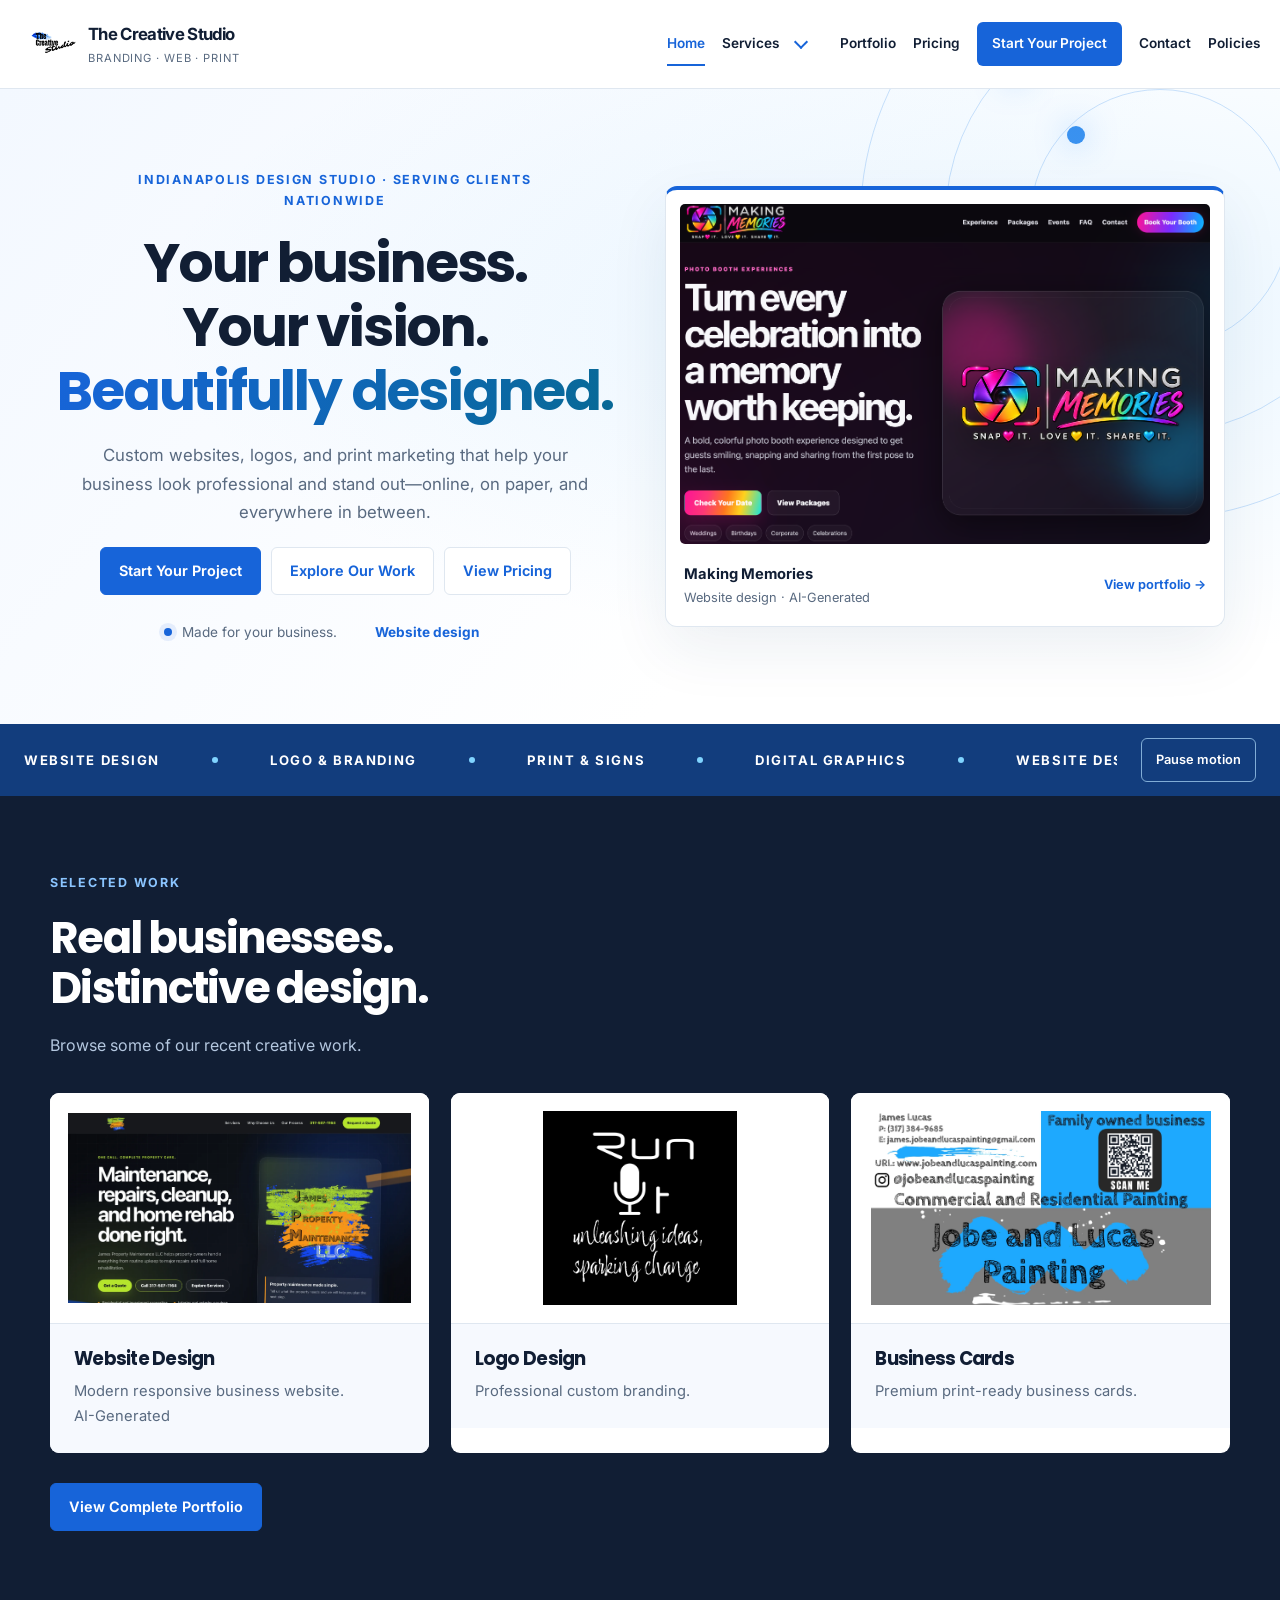
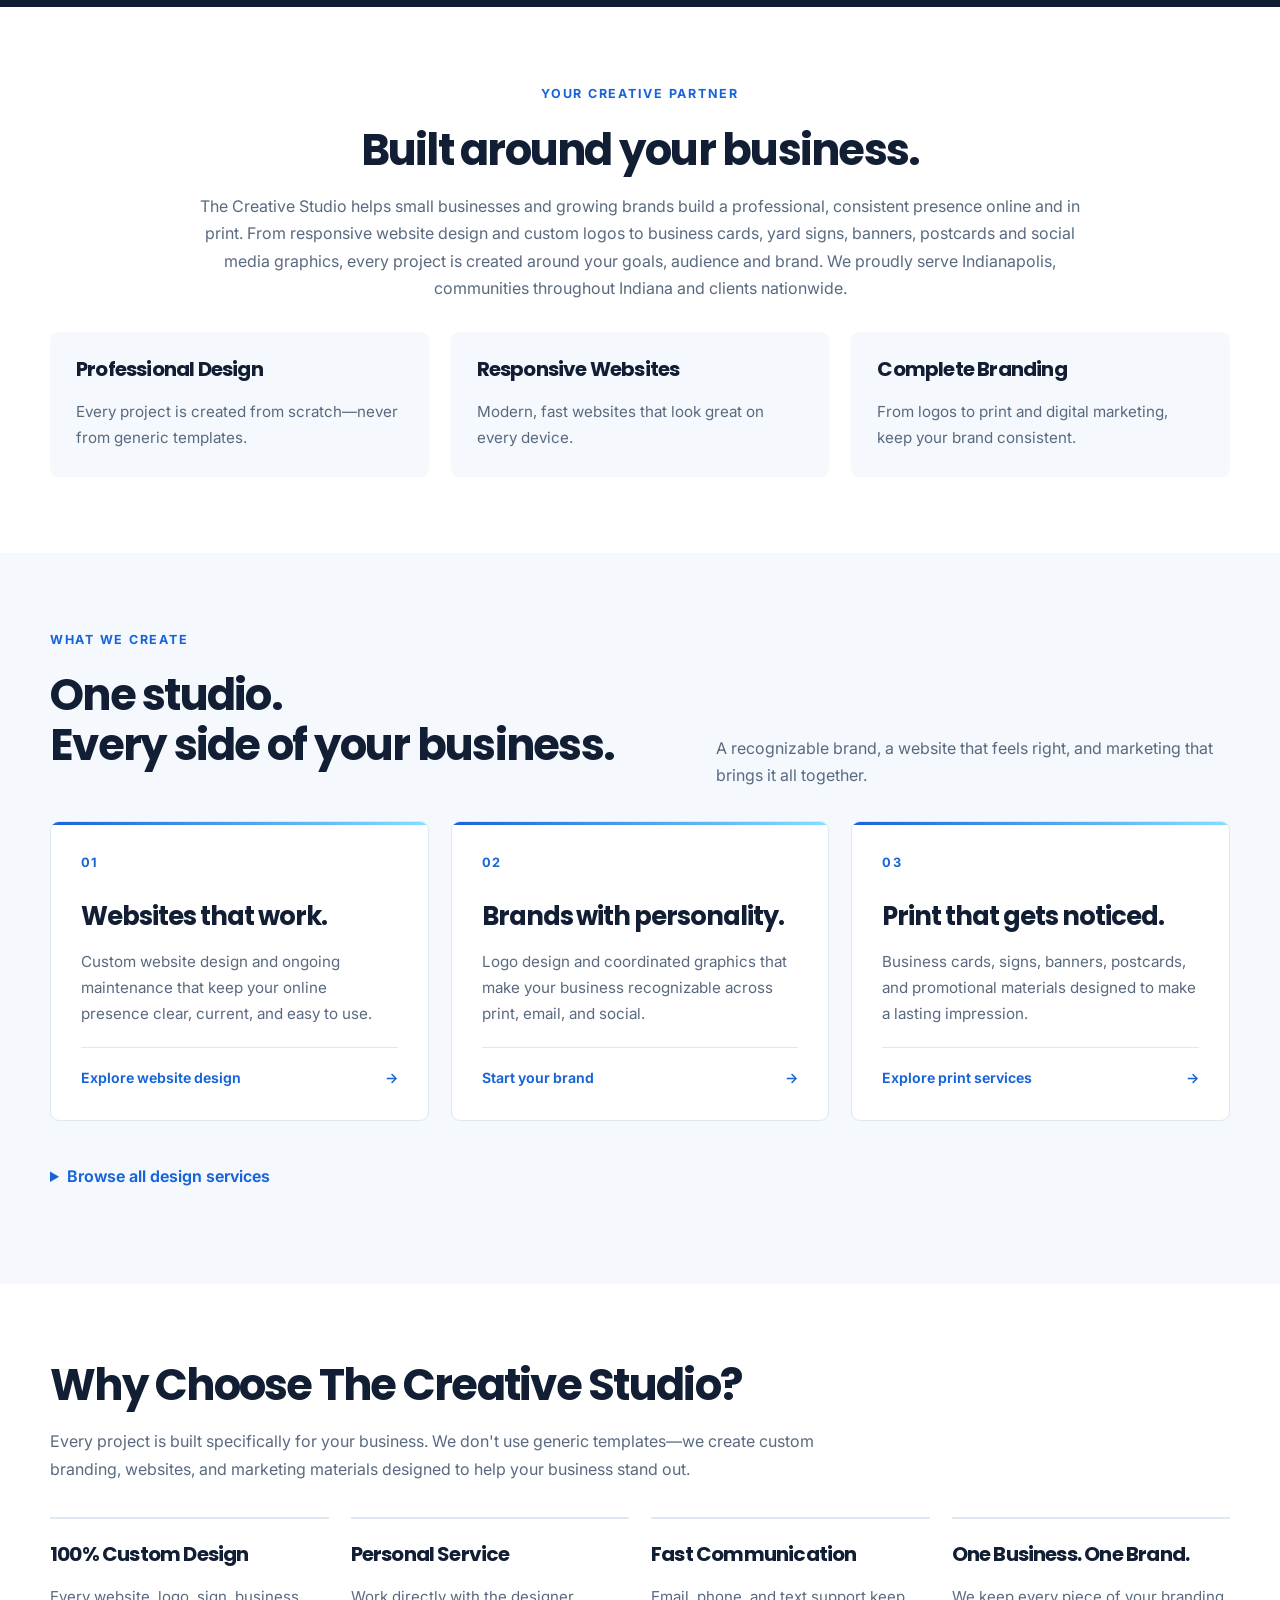
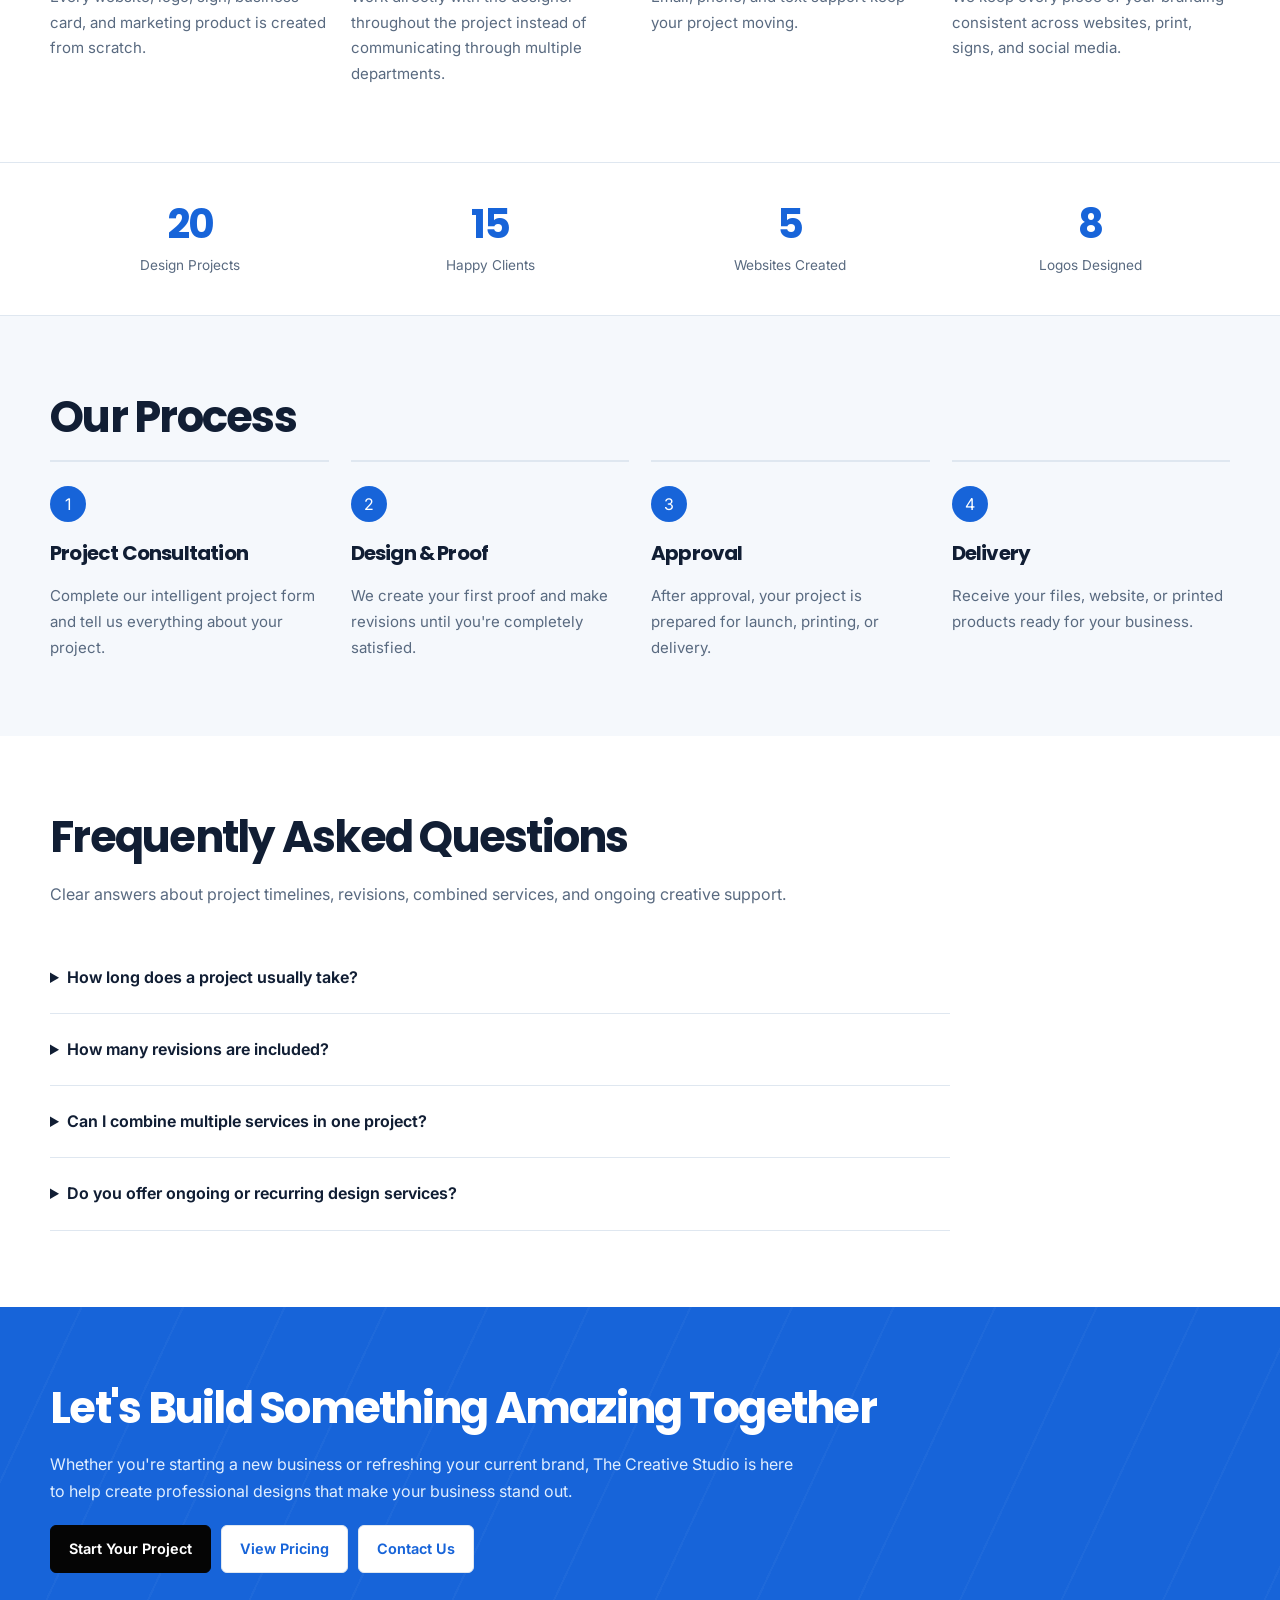
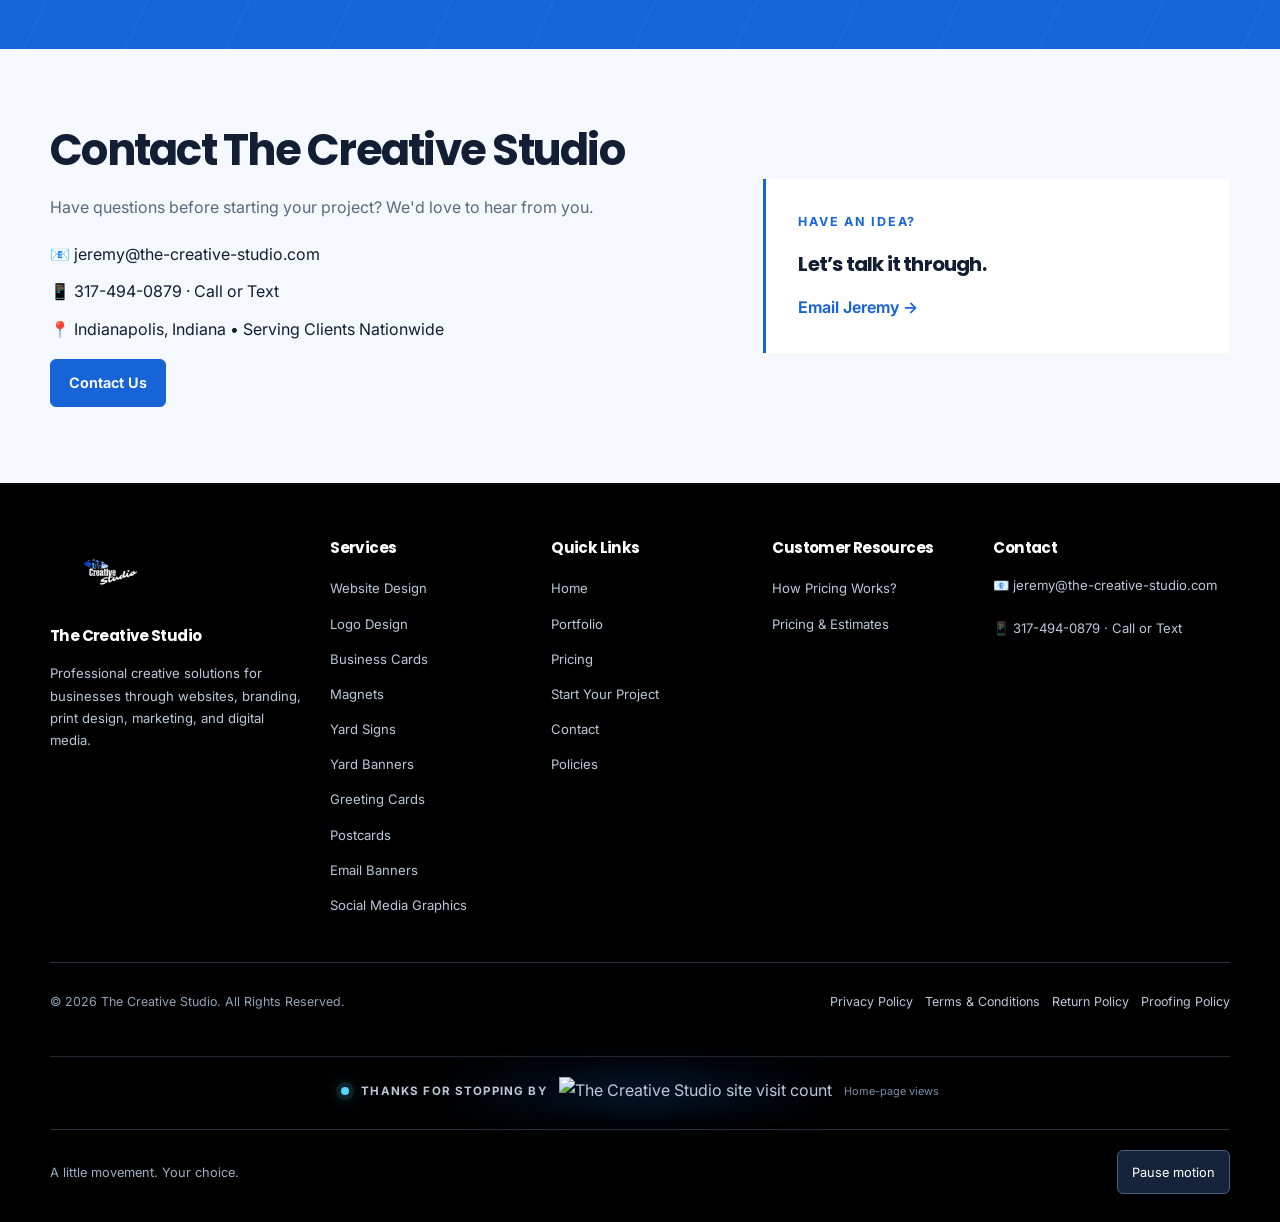
==== index.html @ eababd24 "Add files via upload" ====
<!DOCTYPE html>

<html lang="en">
<head>
<meta charset="utf-8"/>
<meta content="IE=edge" http-equiv="X-UA-Compatible"/>
<meta content="light" name="color-scheme"/>
<meta content="width=device-width, initial-scale=1.0, viewport-fit=cover" name="viewport"/>
<meta content="#1F73E8" name="theme-color"/>
<meta content="The Creative Studio" name="author"/>
<meta content="US-IN" name="geo.region"/>
<meta content="Indianapolis" name="geo.placename"/>
<link href="https://www.the-creative-studio.com/sitemap.xml" rel="sitemap" type="application/xml"/>
<link href="https://fonts.googleapis.com" rel="preconnect"/>
<link crossorigin="" href="https://fonts.gstatic.com" rel="preconnect"/>
<link href="https://fonts.googleapis.com/css2?family=Inter:wght@300;400;500;600;700&amp;family=Poppins:wght@400;600;700;800&amp;display=swap" rel="stylesheet"/>
<script defer="" src="JS/refinement.js"></script>
<script defer="" src="JS/detail-accents.js"></script>
<script defer="" src="JS/studio-energy.js"></script><title>Website &amp; Graphic Design in Indianapolis | The Creative Studio</title><meta content="Indianapolis website design, logos, branding, business cards, signs and marketing graphics. Explore our work and request a custom project estimate." name="description"/><meta content="index, follow, max-image-preview:large" name="robots"/><link href="https://www.the-creative-studio.com/" rel="canonical"/><meta content="website" property="og:type"/><meta content="Website &amp; Graphic Design in Indianapolis | The Creative Studio" property="og:title"/><meta content="Indianapolis website design, logos, branding, business cards, signs and marketing graphics. Explore our work and request a custom project estimate." property="og:description"/><meta content="https://www.the-creative-studio.com/" property="og:url"/><meta content="The Creative Studio" property="og:site_name"/><meta content="https://www.the-creative-studio.com/logo.png" property="og:image"/><meta content="The Creative Studio logo" property="og:image:alt"/><meta content="summary" name="twitter:card"/><meta content="Website &amp; Graphic Design in Indianapolis | The Creative Studio" name="twitter:title"/><meta content="Indianapolis website design, logos, branding, business cards, signs and marketing graphics. Explore our work and request a custom project estimate." name="twitter:description"/><meta content="https://www.the-creative-studio.com/logo.png" name="twitter:image"/><link href="assets/logo.webp" rel="icon" type="image/webp"/><script type="application/ld+json">{"@context": "https://schema.org", "@graph": [{"@type": "Organization", "@id": "https://www.the-creative-studio.com/#studio", "name": "The Creative Studio", "url": "https://www.the-creative-studio.com/", "logo": "https://www.the-creative-studio.com/logo.png", "email": "jeremy@the-creative-studio.com", "telephone": "+1-317-494-0879"}, {"@type": "WebSite", "@id": "https://www.the-creative-studio.com/#website", "url": "https://www.the-creative-studio.com/", "name": "The Creative Studio", "publisher": {"@id": "https://www.the-creative-studio.com/#studio"}}, {"@context": "https://schema.org", "@type": "WebPage", "name": "Website & Graphic Design in Indianapolis | The Creative Studio", "description": "Indianapolis website design, logos, branding, business cards, signs and marketing graphics. Explore our work and request a custom project estimate.", "url": "https://www.the-creative-studio.com/", "isPartOf": {"@id": "https://www.the-creative-studio.com/#website"}}]}</script><link as="image" fetchpriority="high" href="assets/MakingMemories.png" rel="preload" type="image/png"/><link href="CSS/site.css" rel="stylesheet"/><link href="CSS/pages/index.css" rel="stylesheet"/></head>
<body>
<header class="tcs-header"><nav aria-label="Main navigation" class="tcs-nav"><a class="tcs-brand" href="index.html"><img alt="The Creative Studio logo" decoding="async" height="64" loading="eager" src="assets/logo.webp" width="64"/><span><strong>The Creative Studio</strong><small>BRANDING · WEB · PRINT</small></span></a><button aria-controls="tcs-navigation" aria-expanded="false" class="tcs-menu" type="button">Menu</button><ul class="tcs-links" id="tcs-navigation"><li><a aria-current="page" href="index.html">Home</a></li><li><a href="services.html">Services</a><ul aria-label="Design services" class="tcs-submenu"><li><a href="order.html?service=website">Website Design</a></li><li><a href="order.html?service=logo">Logo Design</a></li><li><a href="order.html?service=businesscards">Business Cards</a></li><li><a href="order.html?service=magnets">Vehicle Magnets</a></li><li><a href="order.html?service=yardsigns">Yard Signs</a></li><li><a href="order.html?service=yardbanners">Banners</a></li><li><a href="order.html?service=postcards">Postcards</a></li><li><a href="order.html?service=social">Social Media Graphics</a></li><li><a href="order.html?service=email">Email Banners</a></li></ul></li><li><a href="portfolio.html">Portfolio</a></li><li><a href="pricing.html">Pricing</a></li><li><a class="tcs-start tcs-project-shimmer" href="order.html">Start Your Project</a></li><li><a href="contact.html">Contact</a></li><li><a href="policies.html">Policies</a></li></ul></nav></header>
<main class="tcs-home">
<section id="hero"><div class="hero-content"><div class="tcs-intro"><span class="tcs-eyebrow">Indianapolis design studio · Serving clients nationwide</span><h1>Your business.<br/>Your vision.<br/><span>Beautifully designed.</span></h1><p>Custom websites, logos, and print marketing that help your business look professional and stand out—online, on paper, and everywhere in between.</p><div class="hero-buttons"><a class="btn primary tcs-project-shimmer" href="order.html">Start Your Project</a><a class="btn secondary" href="portfolio.html">Explore Our Work</a><a class="btn secondary" href="pricing.html">View Pricing</a></div></div><figure class="tcs-showcase"><img alt="Making Memories website design by The Creative Studio" decoding="async" fetchpriority="high" height="1546" loading="eager" src="assets/MakingMemories.png" width="2872"/><figcaption><span><strong>Making Memories</strong>Website design · AI-Generated</span><a href="portfolio.html">View portfolio →</a></figcaption></figure></div></section>
<section id="featured-work">
<div class="container">
<div class="section-title">
<span class="tcs-kicker">Selected work</span><h2>Real businesses.<br/>Distinctive design.</h2>
<p>
       Browse some of our recent creative work.
      </p>
</div>
<div class="portfolio-grid">
<article class="portfolio-card">
<img alt="Website Design" decoding="async" height="1000" loading="lazy" src="assets/jpmwebsite.webp" width="1600"/>
<div class="portfolio-info">
<h3>
         Website Design
        </h3>
<p>
         Modern responsive business website. <br/> AI-Generated
        </p>
</div>
</article>
<article class="portfolio-card">
<img alt="Logo Design" decoding="async" height="1600" loading="lazy" src="assets/runitlogo.webp" width="1600"/>
<div class="portfolio-info">
<h3>
         Logo Design
        </h3>
<p>
         Professional custom branding.
        </p>
</div>
</article>
<article class="portfolio-card">
<img alt="Business Cards" decoding="async" height="913" loading="lazy" src="assets/donniebusinesscard.webp" width="1600"/>
<div class="portfolio-info">
<h3>
         Business Cards
        </h3>
<p>
         Premium print-ready business cards.
        </p>
</div>
</article>
</div>
<div class="center-button">
<a class="btn primary" href="portfolio.html">
       View Complete Portfolio
      </a>
</div>
</div>
</section>
<section id="about">
<div class="container">
<span class="tcs-kicker">Your creative partner</span><h2>Built around your business.</h2>
<p>
      The Creative Studio helps small businesses and growing brands build a professional, consistent presence online and in print. From responsive website design and custom logos to business cards, yard signs, banners, postcards and social media graphics, every project is created around your goals, audience and brand. We proudly serve Indianapolis, communities throughout Indiana and clients nationwide.
     </p>
<div class="about-grid">
<div class="about-card">
<h3>
        Professional Design
       </h3>
<p>
        Every project is created from scratch—never from generic templates.
       </p>
</div>
<div class="about-card">
<h3>
        Responsive Websites
       </h3>
<p>
        Modern, fast websites that look great on every device.
       </p>
</div>
<div class="about-card">
<h3>
        Complete Branding
       </h3>
<p>
        From logos to print and digital marketing, keep your brand consistent.
       </p>
</div>
</div>
</div>
</section>
<section id="services"><div class="container"><div class="tcs-section-heading"><div><span class="tcs-kicker">What we create</span><h2>One studio.<br/>Every side of your business.</h2></div><p>A recognizable brand, a website that feels right, and marketing that brings it all together.</p></div><div class="tcs-service-overview"><article class="tcs-service-lead"><span class="tcs-service-number">01</span><h3>Websites that work.</h3><p>Custom website design and ongoing maintenance that keep your online presence clear, current, and easy to use.</p><a href="order.html?service=website">Explore website design <span aria-hidden="true">→</span></a></article><article class="tcs-service-lead"><span class="tcs-service-number">02</span><h3>Brands with personality.</h3><p>Logo design and coordinated graphics that make your business recognizable across print, email, and social.</p><a href="order.html?service=logo">Start your brand <span aria-hidden="true">→</span></a></article><article class="tcs-service-lead"><span class="tcs-service-number">03</span><h3>Print that gets noticed.</h3><p>Business cards, signs, banners, postcards, and promotional materials designed to make a lasting impression.</p><a href="services.html">Explore print services <span aria-hidden="true">→</span></a></article></div><details class="tcs-service-directory"><summary>Browse all design services</summary><div class="services-grid">
<div class="service-card">
<h3>
        Website Design
       </h3>
<p>Mobile-friendly, search-ready websites built around your business, services and customers.</p>
<a aria-label="Request Website Design" href="order.html?service=website">Request Website Design</a>
</div>
<div class="service-card">
<h3>
        Logo Design
       </h3>
<p>Original logo concepts and brand marks designed for web, print, signs and social media.</p>
<a aria-label="Request Logo Design" href="order.html?service=logo">Request Logo Design</a>
</div>
<div class="service-card">
<h3>
        Business Cards
       </h3>
<p>Professional card layouts that keep your contact information and branding clear and memorable.</p>
<a aria-label="Request Business Cards" href="order.html?service=businesscards">Request Business Cards</a>
</div>
<div class="service-card">
<h3>
        Magnets
       </h3>
<p>Branded vehicle, promotional and business magnets created for clear visibility and everyday marketing.</p>
<a aria-label="Request Magnet Design" href="order.html?service=magnets">Request Magnet Design</a>
</div>
<div class="service-card">
<h3>
        Yard Signs
       </h3>
<p>High-impact yard sign designs for contractors, events, real estate, services and local advertising.</p>
<a aria-label="Request Yard Signs" href="order.html?service=yardsigns">Request Yard Signs</a>
</div>
<div class="service-card">
<h3>
        Yard Banners
       </h3>
<p>Large-format banner designs for storefronts, events, promotions, job sites and community outreach.</p>
<a aria-label="Request Banner Design" href="order.html?service=yardbanners">Request Banner Design</a>
</div>
<div class="service-card">
<h3>
        Greeting Cards
       </h3>
<p>Custom branded greeting cards for customers, holidays, thank-you messages and special occasions.</p>
<a aria-label="Request Greeting Cards" href="order.html?service=greetingcards">Request Greeting Cards</a>
</div>
<div class="service-card">
<h3>
        Postcards
       </h3>
<p>Direct-mail and promotional postcard designs that communicate your offer quickly and clearly.</p>
<a aria-label="Request Postcard Design" href="order.html?service=postcards">Request Postcard Design</a>
</div>
<div class="service-card">
<h3>
        Social Media Graphics
       </h3>
<p>Branded posts, profile graphics and campaign visuals sized for the platforms you use.</p>
<a aria-label="Request Social Graphics" href="order.html?service=social">Request Social Graphics</a>
</div>
<div class="service-card">
<h3>
        Email Banners
       </h3>
<p>Professional email headers and signature graphics that reinforce your brand in every message.</p>
<a aria-label="Request Email Graphics" href="order.html?service=email">Request Email Graphics</a>
</div>
<div class="service-card">
<h3>
        Website Maintenance
       </h3>
<p>Ongoing content, image and layout updates to help keep your business website current.</p>
<a aria-label="Request Website Maintenance" href="order.html?service=website">Request Website Maintenance</a>
</div>
<div class="service-card">
<h3>
        Custom Graphic Design
       </h3>
<p>Flexible design support for advertisements, flyers, marketing pieces and unique creative needs.</p>
<a aria-label="Request Custom Design" href="order.html">Request Custom Design</a>
</div>
</div>
</details></div></section>
<!-- ========================================= -->
<!-- WHY CHOOSE THE CREATIVE STUDIO -->
<!-- ========================================= -->
<section id="why-us">
<div class="container">
<div class="section-title">
<h2>
       Why Choose The Creative Studio?
      </h2>
<p>
       Every project is built specifically for your business.
                We don't use generic templates—we create custom branding,
                websites, and marketing materials designed to help your
                business stand out.
      </p>
</div>
<div class="why-grid">
<div class="why-card">
<h3>
        100% Custom Design
       </h3>
<p>
        Every website, logo, sign, business card, and marketing
                    product is created from scratch.
       </p>
</div>
<div class="why-card">
<h3>
        Personal Service
       </h3>
<p>
        Work directly with the designer throughout the project
                    instead of communicating through multiple departments.
       </p>
</div>
<div class="why-card">
<h3>
        Fast Communication
       </h3>
<p>
        Email, phone, and text support keep your project moving.
       </p>
</div>
<div class="why-card">
<h3>
        One Business. One Brand.
       </h3>
<p>
        We keep every piece of your branding consistent across
                    websites, print, signs, and social media.
       </p>
</div>
</div>
</div>
</section>
<!-- ========================================= -->
<!-- COMPANY STATISTICS -->
<!-- ========================================= -->
<section id="statistics">
<div class="container">
<div class="stats-grid">
<div class="stat-card">
<h2 class="counter" data-target="20">
        20
       </h2>
<p>
        Design Projects
       </p>
</div>
<div class="stat-card">
<h2 class="counter" data-target="15">
        15
       </h2>
<p>
        Happy Clients
       </p>
</div>
<div class="stat-card">
<h2 class="counter" data-target="5">
        5
       </h2>
<p>
        Websites Created
       </p>
</div>
<div class="stat-card">
<h2 class="counter" data-target="8">
        8
       </h2>
<p>
        Logos Designed
       </p>
</div>
</div>
</div>
</section>
<!-- ========================================= -->
<!-- OUR PROCESS -->
<!-- ========================================= -->
<section id="process">
<div class="container">
<h2>
      Our Process
     </h2>
<div class="process-grid">
<div class="process-step">
<span>
        1
       </span>
<h3>
        Project Consultation
       </h3>
<p>
        Complete our intelligent project form and tell us
                    everything about your project.
       </p>
</div>
<div class="process-step">
<span>
        2
       </span>
<h3>
        Design &amp; Proof
       </h3>
<p>
        We create your first proof and make revisions until
                    you're completely satisfied.
       </p>
</div>
<div class="process-step">
<span>
        3
       </span>
<h3>
        Approval
       </h3>
<p>
        After approval, your project is prepared for launch,
                    printing, or delivery.
       </p>
</div>
<div class="process-step">
<span>
        4
       </span>
<h3>
        Delivery
       </h3>
<p>
        Receive your files, website, or printed products ready
                    for your business.
       </p>
</div>
</div>
</div>
</section>
<!-- ========================================= -->
<!-- FEATURED PORTFOLIO -->
<!-- ========================================= -->
<!-- ========================================= -->
<!-- TESTIMONIALS -->
<!-- ========================================= -->
<!-- ========================================= -->
<!-- FREQUENTLY ASKED QUESTIONS -->
<!-- ========================================= --><section class="section" id="faq">
<div class="container">
<div class="section-title">
<h2>
       Frequently Asked Questions
      </h2>
<p>Clear answers about project timelines, revisions, combined services, and ongoing creative support.</p>
</div>
<div class="faq-container">
<details class="home-faq"><summary>How long does a project usually take?</summary>
<p>Project timing depends on the approved scope, complexity, quantity, materials, production requirements, feedback and approval speed, and requested deadline. The expected schedule will be listed in your estimate or project agreement. Rush scheduling may be available when design and production capacity allow.</p>
</details>
<details class="home-faq"><summary>How many revisions are included?</summary>
<p>The included revision allowance will be listed in your estimate or agreement. Revisions must remain within the approved project scope. Additional concepts, major direction changes, or revisions beyond the included allowance may require a change request, adjusted deadline, revised estimate, or additional invoice.</p>
</details>
<details class="home-faq"><summary>Can I combine multiple services in one project?</summary>
<p>Yes. You can request websites, logos, business cards, signs, banners, print products, social media graphics, email banners, and custom design in the same project form. Related services may be organized under one coordinated estimate, agreement, and schedule.</p>
</details>
<details class="home-faq"><summary>Do you offer ongoing or recurring design services?</summary>
<p>Yes. Website maintenance, social media graphics, email banners, recurring marketing materials, and other creative support may be scheduled as one-time or ongoing work. Deliverables, frequency, revision limits, response times, and billing terms will be listed in the applicable estimate or service plan.</p>
</details>
</div>
</div>
</section>
<!-- ========================================= -->
<!-- CALL TO ACTION -->
<!-- ========================================= -->
<section id="final-cta">
<div class="container">
<h2>
      Let's Build Something Amazing Together
     </h2>
<p>
      Whether you're starting a new business or refreshing your
            current brand, The Creative Studio is here to help create
            professional designs that make your business stand out.
     </p>
<div class="cta-buttons">
<a class="btn primary tcs-project-shimmer home-final-project-button" href="order.html">
       Start Your Project
      </a>
<a class="btn secondary" href="pricing.html">
       View Pricing
      </a>
<a class="btn secondary" href="contact.html">
       Contact Us
      </a>
</div>
</div>
</section>
<!-- ========================================= -->
<!-- CONTACT PREVIEW -->
<!-- ========================================= -->
<section id="contact-preview">
<div class="container">
<div class="contact-grid">
<div>
<h2>
        Contact The Creative Studio
       </h2>
<p>
        Have questions before starting your project?
                    We'd love to hear from you.
       </p>
<ul class="contact-list">
<li>
         📧 jeremy@the-creative-studio.com
        </li>
<li>
         📱 <a href="tel:+13174940879">317-494-0879</a> · Call or Text
        </li>
<li>
         📍 Indianapolis, Indiana • Serving Clients Nationwide
        </li>
</ul>
<a class="btn primary" href="contact.html">
        Contact Us
       </a>
</div>
<div class="home-contact-note"><span class="tcs-kicker">Have an idea?</span><h3>Let’s talk it through.</h3><a href="mailto:jeremy@the-creative-studio.com">Email Jeremy →</a></div>
</div>
</div>
</section>
<!-- ========================================= -->
<!-- INSTAGRAM / SOCIAL PREVIEW -->
<!-- ========================================= -->
<!-- ========================================= -->
<!-- BUSINESS HOURS -->
<!-- ========================================= -->
<!-- ========================================= -->
<!-- START YOUR PROJECT -->
<!-- ========================================= -->
<!-- ========================================= -->
<!-- BACK TO TOP BUTTON -->
<!-- ========================================= -->
<!-- ========================================= -->
<!-- FUTURE MODAL WINDOWS -->
<!-- ========================================= -->
<!-- ========================================= -->
<!-- FOOTER -->
<!-- ========================================= -->
</main>
<footer id="site-footer">
<div class="container">
<div class="footer-grid footer-grid-five">
<div class="footer-column">
<img alt="The Creative Studio Logo" class="footer-logo" decoding="async" height="1600" loading="lazy" src="assets/logo2.webp" width="1600"/>
<h3>
       The Creative Studio
      </h3>
<p>
       Professional creative solutions for businesses through websites,
          branding, print design, marketing, and digital media.
      </p>
</div>
<div class="footer-column">
<h3>
       Services
      </h3>
<ul>
<li>
<a href="order.html?service=website">
         Website Design
        </a>
</li>
<li>
<a href="order.html?service=logo">
         Logo Design
        </a>
</li>
<li>
<a href="order.html?service=businesscards">
         Business Cards
        </a>
</li>
<li>
<a href="order.html?service=magnets">
         Magnets
        </a>
</li>
<li>
<a href="order.html?service=yardsigns">
         Yard Signs
        </a>
</li>
<li>
<a href="order.html?service=yardbanners">
         Yard Banners
        </a>
</li>
<li>
<a href="order.html?service=greetingcards">
         Greeting Cards
        </a>
</li>
<li>
<a href="order.html?service=postcards">
         Postcards
        </a>
</li>
<li>
<a href="order.html?service=email">
         Email Banners
        </a>
</li>
<li>
<a href="order.html?service=social">
         Social Media Graphics
        </a>
</li>
</ul>
</div>
<div class="footer-column">
<h3>
       Quick Links
      </h3>
<ul>
<li>
<a href="index.html">
         Home
        </a>
</li>
<li>
<a href="portfolio.html">
         Portfolio
        </a>
</li>
<li>
<a href="pricing.html">
         Pricing
        </a>
</li>
<li>
<a class="" href="order.html">
         Start Your Project
        </a>
</li>
<li>
<a href="contact.html">
         Contact
        </a>
</li>
<li>
<a href="policies.html">
         Policies
        </a>
</li>
</ul>
</div>
<div class="footer-column">
<h3>
       Customer Resources
      </h3>
<ul>





<li>
<a href="pricing-tables.html">
        How Pricing Works?
    </a>
</li>
<li>
<a href="pricing-table.html">
        Pricing &amp; Estimates
    </a>
</li>
</ul>
</div>
<div class="footer-column">
<h3>
       Contact
      </h3>
<p>
       📧
       <a href="mailto:jeremy@the-creative-studio.com">
        jeremy@the-creative-studio.com
       </a>
</p>
<p>
       📱 <a href="tel:+13174940879">317-494-0879</a> · Call or Text
      </p>
</div>
</div>
<hr/>
<div class="footer-bottom">
<p>
      © 2026 The Creative Studio. All Rights Reserved.
     </p>
<div class="footer-links">
<a href="policies.html">
       Privacy Policy
      </a>
<a href="policies.html">
       Terms &amp; Conditions
      </a>
<a href="policies.html">
       Return Policy
      </a>
<a href="policies.html">
       Proofing Policy
      </a>
</div>
</div>
<div aria-label="Site visit counter" class="home-visit-counter">
<span aria-hidden="true" class="home-visit-counter-dot"></span>
<span class="home-visit-counter-message">Thanks for stopping by</span>
<img alt="The Creative Studio site visit count" class="home-visit-counter-badge" decoding="async" fetchpriority="low" referrerpolicy="no-referrer" src="https://hits.sh/www.the-creative-studio.com.svg?view=total&amp;style=for-the-badge&amp;label=SITE%20VISITS&amp;color=1f73e8&amp;labelColor=050505" title="Counts home-page loads, not unique visitors"/>
<span class="home-visit-counter-note">Home-page views</span>
</div>
</div>
</footer>
</body>
</html>
---- CSS/site.css ----
/* SINGLE SHARED DESIGN SYSTEM. Homepage is the design reference.
   Layer order: preserved feature rules, shared base, page features, shared shell, motion.
   Page files must not define header/footer styling. */
@layer legacy,base,pages,shell,effects;
@layer legacy{
body:where(.tcs-interior).tcs-interior{--primary: #1F73E8;--primary-light: #4EA6FF;--accent: #7BC4FF;--dark: #1b1b1b;--light: #f5f6f8;--white: #ffffff;--gray: #7a7a7a;--shadow: 0 10px 25px rgba(0,0,0,.12);--radius: 14px;--transition: .3s ease;--max-width: 1280px;}
:where(body.tcs-interior) *,:where(body.tcs-interior) *::before,:where(body.tcs-interior) *::after{margin:0;padding:0;box-sizing:border-box;}
html{scroll-behavior:smooth;}
body:where(.tcs-interior){font-family:"Inter",sans-serif;color:var(--dark);background:
        linear-gradient(
            180deg,
            #ffffff 0%,
            #eef7ff 40%,
            #ffffff 100%
        );line-height:1.7;overflow-x:hidden;}
:where(body.tcs-interior) img{display:block;max-width:100%;height:auto;}
:where(body.tcs-interior) a{color:inherit;text-decoration:none;transition:var(--transition);}
:where(body.tcs-interior) ul{list-style:none;}
:where(body.tcs-interior) .container{width:min(92%,var(--max-width));margin:auto;}
:where(body.tcs-interior) .section{padding:90px 0;}
:where(body.tcs-interior) h1,:where(body.tcs-interior) h2,:where(body.tcs-interior) h3,:where(body.tcs-interior) h4{font-family:"Poppins",sans-serif;line-height:1.2;margin-bottom:1rem;}
:where(body.tcs-interior) h1{font-size:3.4rem;}
:where(body.tcs-interior) h2{font-size:2.5rem;}
:where(body.tcs-interior) h3{font-size:1.45rem;}
:where(body.tcs-interior) p{color:#444;margin-bottom:1rem;}
:where(body.tcs-interior) .btn{display:inline-block;padding:14px 30px;border-radius:999px;font-weight:700;transition:var(--transition);box-shadow:var(--shadow);}
:where(body.tcs-interior) .btn.primary{background:var(--primary);color:white;}
:where(body.tcs-interior) .btn.primary:hover{background:#155bc0;transform:translateY(-3px);}
:where(body.tcs-interior) .btn.secondary{background:white;color:var(--primary);border:2px solid var(--primary);}
:where(body.tcs-interior) .btn.secondary:hover{background:var(--primary);color:white;}
:where(body.tcs-interior) .site-header{position:sticky;top:0;z-index:1000;background:rgba(255,255,255,.92);backdrop-filter:blur(14px);border-bottom:1px solid #e6eef9;}
:where(body.tcs-interior) .brand{display:flex;align-items:center;gap:14px;}
:where(body.tcs-interior) .brand img{height:64px;}
:where(body.tcs-interior) .dropdown{position:relative;}
:where(body.tcs-interior) .dropdown-menu{position:absolute;top:100%;left:0;min-width:240px;background:white;border-radius:var(--radius);box-shadow:var(--shadow);opacity:0;visibility:hidden;transition:.3s;}
:where(body.tcs-interior) .dropdown:hover .dropdown-menu{opacity:1;visibility:visible;}
:where(body.tcs-interior) .dropdown-menu a{display:block;padding:10px 18px;}
:where(body.tcs-interior) #hero{position:relative;overflow:hidden;min-height:92vh;display:flex;justify-content:center;align-items:center;text-align:center;background:
        radial-gradient(circle at top right,
        rgba(31,115,232,.15),
        transparent 35%),

        radial-gradient(circle at bottom left,
        rgba(78,166,255,.15),
        transparent 40%);}
:where(body.tcs-interior) .hero-content{max-width:900px;}
:where(body.tcs-interior) .hero-logo{width:320px;margin:0 auto 30px;}
:where(body.tcs-interior) .hero-buttons{display:flex;justify-content:center;flex-wrap:wrap;gap:18px;margin-top:30px;}
@media (max-width:900px){:where(body.tcs-interior) h1{font-size:2.5rem;}
:where(body.tcs-interior) h2{font-size:2rem;}
:where(body.tcs-interior) .hero-logo{width:220px;}}
:where(body.tcs-interior) .section-title{text-align:center;max-width:800px;margin:0 auto 60px;}
:where(body.tcs-interior) .section-title h2{color:var(--dark);margin-bottom:15px;}
:where(body.tcs-interior) .section-title p{font-size:1.1rem;color:var(--gray);}
:where(body.tcs-interior) #about{padding:120px 0;}
:where(body.tcs-interior) .about-grid{display:grid;grid-template-columns:repeat(auto-fit,minmax(280px,1fr));gap:30px;margin-top:50px;}
:where(body.tcs-interior) .about-card{background:#fff;padding:35px;border-radius:var(--radius);box-shadow:var(--shadow);transition:var(--transition);}
:where(body.tcs-interior) .about-card:hover{transform:translateY(-10px);}
:where(body.tcs-interior) .about-card h3{color:var(--primary);}
:where(body.tcs-interior) #services{padding:120px 0;background:#f8fbff;}
:where(body.tcs-interior) .services-grid{display:grid;grid-template-columns:repeat(auto-fit,minmax(260px,1fr));gap:30px;}
:where(body.tcs-interior) .service-card{background:#fff;border-radius:var(--radius);padding:35px;text-align:center;box-shadow:var(--shadow);transition:all .35s ease;position:relative;overflow:hidden;}
:where(body.tcs-interior) .service-card::before{content:"";position:absolute;top:0;left:0;width:100%;height:5px;background:var(--primary);}
:where(body.tcs-interior) .service-card:hover{transform:translateY(-12px);}
:where(body.tcs-interior) .service-card h3{margin-bottom:10px;color:var(--primary);}
:where(body.tcs-interior) #why-us{padding:120px 0;}
:where(body.tcs-interior) .why-grid{display:grid;grid-template-columns:repeat(auto-fit,minmax(260px,1fr));gap:30px;}
:where(body.tcs-interior) .why-card{background:#fff;padding:35px;border-radius:var(--radius);box-shadow:var(--shadow);transition:var(--transition);}
:where(body.tcs-interior) .why-card:hover{transform:translateY(-10px);}
:where(body.tcs-interior) .why-card h3{color:var(--primary);}
:where(body.tcs-interior) #statistics{background:linear-gradient(
        135deg,
        var(--primary),
        var(--primary-light)
    );color:#fff;padding:120px 0;}
:where(body.tcs-interior) .stats-grid{display:grid;grid-template-columns:repeat(auto-fit,minmax(220px,1fr));gap:30px;}
:where(body.tcs-interior) .stat-card{text-align:center;}
:where(body.tcs-interior) .stat-card h2{font-size:3.5rem;margin-bottom:10px;color:#fff;}
:where(body.tcs-interior) .stat-card p{color:#fff;}
:where(body.tcs-interior) #process{padding:120px 0;}
:where(body.tcs-interior) .process-grid{display:grid;grid-template-columns:repeat(auto-fit,minmax(250px,1fr));gap:30px;}
:where(body.tcs-interior) .process-step{background:#fff;padding:35px;border-radius:var(--radius);box-shadow:var(--shadow);text-align:center;transition:var(--transition);}
:where(body.tcs-interior) .process-step:hover{transform:translateY(-10px);}
:where(body.tcs-interior) .process-step span{display:flex;justify-content:center;align-items:center;width:60px;height:60px;margin:0 auto 20px;border-radius:50%;background:var(--primary);color:#fff;font-weight:700;font-size:1.4rem;}
:where(body.tcs-interior) #featured-work{padding:120px 0;background:#f8fbff;}
:where(body.tcs-interior) .portfolio-grid{display:grid;grid-template-columns:repeat(auto-fit,minmax(300px,1fr));gap:35px;}
:where(body.tcs-interior) .portfolio-card{background:#fff;border-radius:var(--radius);overflow:hidden;box-shadow:var(--shadow);transition:var(--transition);}
:where(body.tcs-interior) .portfolio-card:hover{transform:translateY(-10px);}
:where(body.tcs-interior) .portfolio-card img{width:100%;height:260px;object-fit:cover;}
:where(body.tcs-interior) .portfolio-info{padding:25px;}
:where(body.tcs-interior) .center-button{text-align:center;margin-top:50px;}
:where(body.tcs-interior) .blue-glow{position:relative;}
:where(body.tcs-interior) .blue-glow::before{content:"";position:absolute;width:400px;height:400px;background:rgba(31,115,232,.15);filter:blur(120px);z-index:-1;}
:where(body.tcs-interior) .blue-glow-left::before{left:-150px;top:-150px;}
:where(body.tcs-interior) .blue-glow-right::before{right:-150px;top:-150px;}
:where(body.tcs-interior) .reveal{opacity:0;transform:translateY(50px);transition:all .8s ease;}
:where(body.tcs-interior) .reveal.active{opacity:1;transform:translateY(0);}
:where(body.tcs-interior) #featured-work{padding:100px 0;background:#ffffff;}
:where(body.tcs-interior) .portfolio-grid{display:grid;grid-template-columns:repeat(auto-fit,minmax(320px,1fr));gap:35px;margin-top:50px;}
:where(body.tcs-interior) .portfolio-card{background:#fff;border-radius:18px;overflow:hidden;box-shadow:0 15px 40px rgba(0,0,0,.08);transition:.35s;cursor:pointer;}
:where(body.tcs-interior) .portfolio-card:hover{transform:translateY(-10px);box-shadow:0 25px 55px rgba(0,0,0,.15);}
:where(body.tcs-interior) .portfolio-card img{width:100%;height:260px;object-fit:cover;transition:.5s;}
:where(body.tcs-interior) .portfolio-card:hover img{transform:scale(1.08);}
:where(body.tcs-interior) .portfolio-info{padding:30px;}
:where(body.tcs-interior) .portfolio-info h3{margin-bottom:15px;color:var(--primary);}
:where(body.tcs-interior) .portfolio-info p{margin:0;color:#555;}
:where(body.tcs-interior) .center-button{margin-top:60px;text-align:center;}
:where(body.tcs-interior) #testimonials{padding:100px 0;background:linear-gradient(
        180deg,
        #eef6ff,
        #ffffff
    );}
:where(body.tcs-interior) .testimonial-slider{display:grid;gap:30px;margin-top:50px;}
:where(body.tcs-interior) .testimonial-slider blockquote{background:white;padding:40px;border-radius:20px;box-shadow:0 15px 40px rgba(0,0,0,.08);font-size:1.05rem;position:relative;}
:where(body.tcs-interior) .testimonial-slider footer{margin-top:20px;color:#f7b500;font-weight:700;}
:where(body.tcs-interior) #faq{padding:100px 0;background:white;}
:where(body.tcs-interior) .faq-container{max-width:900px;margin:auto;}
:where(body.tcs-interior) .faq-item{margin-bottom:20px;border-radius:15px;overflow:hidden;box-shadow:0 8px 25px rgba(0,0,0,.08);}
:where(body.tcs-interior) .faq-question{width:100%;background:var(--primary);color:white;border:none;padding:22px;text-align:left;font-size:1rem;cursor:pointer;transition:.3s;}
:where(body.tcs-interior) .faq-question:hover{background:#155bc0;}
:where(body.tcs-interior) .faq-answer{display:none;background:white;padding:25px;line-height:1.8;}
:where(body.tcs-interior) .faq-item.active .faq-answer{display:block;}
:where(body.tcs-interior) #final-cta{background:linear-gradient(
        135deg,
        var(--primary),
        var(--primary-light)
    );color:white;text-align:center;padding:120px 0;}
:where(body.tcs-interior) .cta-logo{width:220px;margin:auto auto 35px;}
:where(body.tcs-interior) .cta-buttons{display:flex;justify-content:center;gap:20px;flex-wrap:wrap;margin-top:40px;}
:where(body.tcs-interior) #newsletter{padding:100px 0;background:#f8fbff;}
:where(body.tcs-interior) .newsletter-content{max-width:700px;margin:auto;text-align:center;}
:where(body.tcs-interior) #newsletterForm{display:grid;gap:20px;margin-top:35px;}
:where(body.tcs-interior) #newsletterForm input{padding:18px;border-radius:12px;border:1px solid #d7e5ff;font-size:1rem;}
:where(body.tcs-interior) #newsletterForm button{width:220px;justify-self:center;}
:where(body.tcs-interior) #contact-preview{padding:100px 0;}
:where(body.tcs-interior) .contact-grid{display:grid;grid-template-columns:1fr 1fr;gap:70px;align-items:center;}
:where(body.tcs-interior) .contact-list{margin:30px 0;}
:where(body.tcs-interior) .contact-list li{margin-bottom:18px;font-size:1.05rem;}
:where(body.tcs-interior) .contact-logo{width:100%;max-width:420px;margin:auto;}
:where(body.tcs-interior) #social-preview{padding:100px 0;text-align:center;}
:where(body.tcs-interior) .social-buttons{display:flex;justify-content:center;gap:25px;flex-wrap:wrap;margin-top:40px;}
:where(body.tcs-interior) .social-btn{background:white;padding:18px 32px;border-radius:50px;box-shadow:0 10px 30px rgba(0,0,0,.08);transition:.3s;}
:where(body.tcs-interior) .social-btn:hover{background:var(--primary);color:white;transform:translateY(-6px);}
@media(max-width:900px){:where(body.tcs-interior) .contact-grid{grid-template-columns:1fr;text-align:center;}
:where(body.tcs-interior) .portfolio-grid{grid-template-columns:1fr;}
:where(body.tcs-interior) .social-buttons{flex-direction:column;align-items:center;}}
:where(body.tcs-interior) #business-hours{padding:100px 0;background:#ffffff;text-align: center;text-align: center;}
:where(body.tcs-interior) .hours-grid{display:grid;grid-template-columns:repeat(auto-fit,minmax(220px,1fr));gap:25px;margin-top:50px;align-items: center;}
:where(body.tcs-interior) .hours-card{background:#fff;padding:35px;text-align:center;border-radius:18px;box-shadow:0 15px 35px rgba(0,0,0,.08);transition:.35s;align-items: center;}
:where(body.tcs-interior) .hours-card:hover{transform:translateY(-8px);box-shadow:0 25px 55px rgba(0,0,0,.15);}
:where(body.tcs-interior) .hours-card h3{color:var(--primary);}
:where(body.tcs-interior) #start-project-banner{background:linear-gradient(135deg,var(--primary),var(--primary-light));color:#fff;text-align:center;padding:120px 20px;}
:where(body.tcs-interior) .banner-logo{width:220px;margin:0 auto 35px;}
:where(body.tcs-interior) .large-button{margin-top:35px;font-size:1.15rem;padding:18px 40px;}
:where(body.tcs-interior) #backToTop{position:fixed;right:30px;bottom:30px;width:55px;height:55px;border:none;border-radius:50%;background:var(--primary);color:#fff;cursor:pointer;font-size:1.5rem;display:none;box-shadow:0 15px 30px rgba(0,0,0,.25);transition:.3s;z-index:999;}
:where(body.tcs-interior) #backToTop:hover{transform:translateY(-6px);background:#155bc0;}
:where(body.tcs-interior) .modal{position:fixed;inset:0;background:rgba(0,0,0,.75);display:flex;justify-content:center;align-items:center;padding:40px;z-index:2000;}
:where(body.tcs-interior) .hidden{display:none;}
:where(body.tcs-interior) .modal-content{background:#fff;width:min(900px,100%);border-radius:20px;padding:40px;position:relative;max-height:90vh;overflow:auto;}
:where(body.tcs-interior) .close-modal{position:absolute;top:20px;right:25px;background:none;border:none;font-size:2rem;cursor:pointer;}
:where(body.tcs-interior) .social-icons{display:flex;gap:12px;flex-wrap:wrap;margin-top:20px;}
:where(body.tcs-interior) .social-icons a{padding:10px 18px;border-radius:50px;background:rgba(255,255,255,.08);}
:where(body.tcs-interior) .social-icons a:hover{background:var(--primary);}
:where(body.tcs-interior) .reveal{opacity:0;transform:translateY(60px);transition:all .9s ease;}
:where(body.tcs-interior) .reveal.active{opacity:1;transform:translateY(0);}
:where(body.tcs-interior) .float{animation:float 5s ease-in-out infinite;}
@keyframes float{

0%{
transform:translateY(0px);
}

50%{
transform:translateY(-12px);
}

100%{
transform:translateY(0px);
}

}
:where(body.tcs-interior) .fade-in{animation:fadeIn 1.2s ease;}
@keyframes fadeIn{

from{
opacity:0;
}

to{
opacity:1;
}

}
:where(body.tcs-interior) .btn.primary:hover{box-shadow:
    0 0 15px rgba(31,115,232,.45),
    0 0 35px rgba(31,115,232,.25);}
:where(body.tcs-interior) .blue-smoke{position:absolute;inset:0;background:
        radial-gradient(circle at 20% 30%,rgba(31,115,232,.18),transparent 30%),
        radial-gradient(circle at 80% 20%,rgba(78,166,255,.18),transparent 35%),
        radial-gradient(circle at 50% 80%,rgba(123,196,255,.18),transparent 35%);filter:blur(70px);animation:smokeMove 18s linear infinite alternate;pointer-events:none;}
@keyframes smokeMove{

0%{
transform:translate(0,0) scale(1);
}

50%{
transform:translate(-30px,20px) scale(1.08);
}

100%{
transform:translate(40px,-20px) scale(.95);
}

}
:where(body.tcs-interior) ::-webkit-scrollbar{width:12px;}
:where(body.tcs-interior) ::-webkit-scrollbar-track{background:#eef5ff;}
:where(body.tcs-interior) ::-webkit-scrollbar-thumb{background:var(--primary);border-radius:50px;}
:where(body.tcs-interior) ::-webkit-scrollbar-thumb:hover{background:#155bc0;}
:where(body.tcs-interior) .text-center{text-align:center;}
:where(body.tcs-interior) .mt-1{margin-top:1rem;}
:where(body.tcs-interior) .mt-2{margin-top:2rem;}
:where(body.tcs-interior) .mt-3{margin-top:3rem;}
:where(body.tcs-interior) .mb-1{margin-bottom:1rem;}
:where(body.tcs-interior) .mb-2{margin-bottom:2rem;}
:where(body.tcs-interior) .mb-3{margin-bottom:3rem;}
:where(body.tcs-interior) .shadow{box-shadow:0 15px 35px rgba(0,0,0,.12);}
:where(body.tcs-interior) .rounded{border-radius:18px;}
:where(body.tcs-interior) .hidden-mobile{display:block;}
:where(body.tcs-interior) .visible-mobile{display:none;}
@media(max-width:900px){:where(body.tcs-interior) .hidden-mobile{display:none;}
:where(body.tcs-interior) .visible-mobile{display:block;}
:where(body.tcs-interior) .hours-grid{grid-template-columns:1fr;}
:where(body.tcs-interior) .modal-content{padding:25px;}}
:where(body.tcs-interior) .wave-divider{position:relative;overflow:hidden;}
:where(body.tcs-interior) .wave-divider::after{content:"";position:absolute;bottom:-2px;left:0;width:100%;height:120px;background:linear-gradient(180deg,transparent,#eef5ff) center bottom/cover no-repeat;pointer-events:none;}
:where(body.tcs-interior) .section-divider{width:120px;height:5px;margin:25px auto 45px;border-radius:50px;background:linear-gradient(
        90deg,
        var(--primary),
        var(--primary-light)
    );}
:where(body.tcs-interior) .glass-card{background:rgba(255,255,255,.65);backdrop-filter:blur(18px);border:1px solid rgba(255,255,255,.45);border-radius:22px;padding:35px;box-shadow:0 20px 45px rgba(0,0,0,.08);}
:where(body.tcs-interior) .service-card{position:relative;overflow:hidden;}
:where(body.tcs-interior) .service-card::before{content:"";position:absolute;inset:0;background:linear-gradient(
        135deg,
        rgba(31,115,232,.08),
        rgba(255,255,255,0)
    );opacity:0;transition:.45s;}
:where(body.tcs-interior) .service-card:hover::before{opacity:1;}
:where(body.tcs-interior) .service-card::after{content:"";position:absolute;left:-120%;top:0;width:100%;height:100%;background:linear-gradient(
        90deg,
        transparent,
        rgba(255,255,255,.55),
        transparent
    );transition:.8s;}
:where(body.tcs-interior) .service-card:hover::after{left:120%;}
:where(body.tcs-interior) .service-card h3{transition:.35s;}
:where(body.tcs-interior) .service-card:hover h3{color:var(--primary);}
:where(body.tcs-interior) .icon-circle{width:85px;height:85px;border-radius:50%;display:flex;justify-content:center;align-items:center;background:linear-gradient(
        135deg,
        var(--primary),
        var(--primary-light)
    );color:white;font-size:2rem;margin:0 auto 25px;box-shadow:0 15px 30px rgba(31,115,232,.25);}
:where(body.tcs-interior) .ribbon{position:absolute;top:18px;right:-40px;background:#ffb400;color:white;padding:8px 55px;transform:rotate(45deg);font-size:.8rem;font-weight:700;letter-spacing:1px;text-transform:uppercase;}
:where(body.tcs-interior) .image-overlay{position:relative;overflow:hidden;}
:where(body.tcs-interior) .image-overlay img{transition:.5s;}
:where(body.tcs-interior) .image-overlay:hover img{transform:scale(1.12);}
:where(body.tcs-interior) .image-overlay::before{content:"";position:absolute;inset:0;background:rgba(31,115,232,.55);opacity:0;transition:.4s;z-index:1;}
:where(body.tcs-interior) .image-overlay:hover::before{opacity:1;}
:where(body.tcs-interior) .image-overlay span{position:absolute;left:50%;top:50%;transform:translate(-50%,-50%);color:white;font-weight:700;font-size:1.2rem;opacity:0;transition:.35s;z-index:2;}
:where(body.tcs-interior) .image-overlay:hover span{opacity:1;}
:where(body.tcs-interior) .badge{display:inline-flex;align-items:center;gap:10px;padding:8px 18px;border-radius:999px;background:#eef6ff;color:var(--primary);font-size:.9rem;font-weight:700;margin:6px;}
:where(body.tcs-interior) .feature-list{display:grid;gap:16px;margin-top:25px;}
:where(body.tcs-interior) .feature-list li{display:flex;align-items:flex-start;gap:14px;}
:where(body.tcs-interior) .feature-list li::before{content:"✔";color:#34b233;font-weight:bold;}
:where(body.tcs-interior) .glow-hover{transition:.35s;}
:where(body.tcs-interior) .glow-hover:hover{box-shadow:
        0 0 20px rgba(31,115,232,.30),
        0 0 40px rgba(31,115,232,.15);}
:where(body.tcs-interior) .gradient-text{background:linear-gradient(
        135deg,
        var(--primary),
        var(--primary-light)
    );-webkit-background-clip:text;-webkit-text-fill-color:transparent;background-clip:text;}
:where(body.tcs-interior) .parallax{background-attachment:fixed;background-position:center;background-repeat:no-repeat;background-size:cover;}
:where(body.tcs-interior) .shadow-lg{box-shadow:0 35px 80px rgba(0,0,0,.12);}
:where(body.tcs-interior) .shadow-xl{box-shadow:0 45px 100px rgba(0,0,0,.16);}
:where(body.tcs-interior) .hover-lift{transition:.35s;}
:where(body.tcs-interior) .hover-lift:hover{transform:translateY(-12px);}
:where(body.tcs-interior) .animated-border{position:relative;}
:where(body.tcs-interior) .animated-border::after{content:"";position:absolute;left:0;bottom:-5px;width:0;height:3px;background:var(--primary);transition:.35s;}
:where(body.tcs-interior) .animated-border:hover::after{width:100%;}
:where(body.tcs-interior) .smoke-decoration{position:absolute;width:500px;height:500px;border-radius:50%;background:radial-gradient(
        rgba(31,115,232,.18),
        transparent 70%
    );filter:blur(90px);animation:float 10s ease-in-out infinite;pointer-events:none;}
@media(max-width:768px){:where(body.tcs-interior) .ribbon{display:none;}
:where(body.tcs-interior) .icon-circle{width:70px;height:70px;font-size:1.5rem;}
:where(body.tcs-interior) .wave-divider::after{height:60px;}}
:where(body.tcs-interior) #pricing-hero{padding:120px 0;text-align:center;background:linear-gradient(135deg,var(--primary),var(--primary-light));color:#fff;}
:where(body.tcs-interior) #pricing-hero h1{font-size:3.2rem;margin-bottom:20px;}
:where(body.tcs-interior) #pricing-hero p{max-width:800px;margin:auto;color:#fff;}
:where(body.tcs-interior) .pricing-grid{display:grid;grid-template-columns:repeat(auto-fit,minmax(320px,1fr));gap:40px;margin-top:70px;}
:where(body.tcs-interior) .pricing-card{position:relative;background:white;border-radius:22px;overflow:hidden;box-shadow:0 20px 45px rgba(0,0,0,.08);transition:.35s;}
:where(body.tcs-interior) .pricing-card:hover{transform:translateY(-10px);box-shadow:0 35px 70px rgba(0,0,0,.15);}
:where(body.tcs-interior) .pricing-card-header{padding:40px;background:linear-gradient(
        135deg,
        var(--primary),
        var(--primary-light)
    );color:white;text-align:center;}
:where(body.tcs-interior) .pricing-card-header h2{margin-bottom:15px;}
:where(body.tcs-interior) .price{font-size:3rem;font-weight:700;}
:where(body.tcs-interior) .price small{font-size:1rem;}
:where(body.tcs-interior) .pricing-card-body{padding:35px;}
:where(body.tcs-interior) .pricing-card-body ul{display:grid;gap:18px;}
:where(body.tcs-interior) .pricing-card-body li{display:flex;align-items:flex-start;gap:12px;}
:where(body.tcs-interior) .pricing-card-body li::before{content:"✔";color:#3ab34a;font-weight:bold;}
:where(body.tcs-interior) .featured-plan{transform:scale(1.04);border:3px solid var(--primary);}
:where(body.tcs-interior) .featured-plan:hover{transform:scale(1.08);}
:where(body.tcs-interior) .popular{position:absolute;top:18px;right:-55px;background:#ffb300;color:white;padding:10px 70px;transform:rotate(45deg);font-size:.8rem;font-weight:700;letter-spacing:1px;}
:where(body.tcs-interior) .addon-grid{display:grid;grid-template-columns:repeat(auto-fit,minmax(250px,1fr));gap:30px;margin-top:60px;}
:where(body.tcs-interior) .addon-card{background:white;padding:30px;border-radius:18px;text-align:center;box-shadow:0 15px 35px rgba(0,0,0,.08);transition:.3s;}
:where(body.tcs-interior) .addon-card:hover{transform:translateY(-8px);}
:where(body.tcs-interior) .addon-price{color:var(--primary);font-size:2rem;font-weight:700;margin:20px 0;}
:where(body.tcs-interior) .quantity-table{width:100%;border-collapse:collapse;margin-top:50px;}
:where(body.tcs-interior) .quantity-table th{background:var(--primary);color:white;padding:18px;}
:where(body.tcs-interior) .quantity-table td{padding:18px;border:1px solid #ddd;text-align:center;}
:where(body.tcs-interior) .quantity-table tr:nth-child(even){background:#f7fbff;}
:where(body.tcs-interior) .comparison-table{width:100%;border-collapse:collapse;margin-top:60px;}
:where(body.tcs-interior) .comparison-table th{background:var(--primary);color:white;padding:20px;}
:where(body.tcs-interior) .comparison-table td{padding:18px;border:1px solid #ddd;text-align:center;}
:where(body.tcs-interior) .comparison-table tr:nth-child(even){background:#f9fcff;}
:where(body.tcs-interior) .included{color:#33b249;font-weight:700;}
:where(body.tcs-interior) .not-included{color:#d9534f;font-weight:700;}
:where(body.tcs-interior) .pricing-note{margin-top:60px;padding:35px;border-left:6px solid var(--primary);background:#eef7ff;border-radius:18px;}
:where(body.tcs-interior) .discount-banner{margin-top:70px;padding:30px;text-align:center;background:linear-gradient(
        135deg,
        #29c66f,
        #45d483
    );color:white;border-radius:18px;font-size:1.2rem;font-weight:600;}
:where(body.tcs-interior) .square-payment{margin-top:80px;background:white;border-radius:20px;padding:45px;box-shadow:0 20px 45px rgba(0,0,0,.08);}
:where(body.tcs-interior) .square-payment h2{color:var(--primary);}
:where(body.tcs-interior) .square-payment .btn{margin-top:25px;}
:where(body.tcs-interior) .pricing-faq{margin-top:90px;}
@media(max-width:900px){:where(body.tcs-interior) .featured-plan{transform:none;}
:where(body.tcs-interior) .featured-plan:hover{transform:none;}
:where(body.tcs-interior) .price{font-size:2.5rem;}
:where(body.tcs-interior) .pricing-grid{grid-template-columns:1fr;}
:where(body.tcs-interior) .addon-grid{grid-template-columns:1fr;}
:where(body.tcs-interior) .quantity-table{display:block;overflow-x:auto;}
:where(body.tcs-interior) .comparison-table{display:block;overflow-x:auto;}}
:where(body.tcs-interior) #order-hero{padding:120px 0;text-align:center;background:linear-gradient(135deg,var(--primary),var(--primary-light));color:#fff;}
:where(body.tcs-interior) #order-hero h1{font-size:3rem;margin-bottom:20px;}
:where(body.tcs-interior) #order-hero p{max-width:850px;margin:auto;color:#fff;}
:where(body.tcs-interior) .order-form{max-width:1200px;margin:70px auto;background:#fff;border-radius:24px;padding:50px;box-shadow:0 25px 60px rgba(0,0,0,.10);}
:where(body.tcs-interior) .form-progress{display:flex;justify-content:space-between;align-items:center;margin-bottom:50px;gap:15px;}
:where(body.tcs-interior) .progress-step{flex:1;text-align:center;position:relative;}
:where(body.tcs-interior) .progress-step::after{content:"";position:absolute;top:18px;left:55%;width:100%;height:4px;background:#d9e8ff;z-index:0;}
:where(body.tcs-interior) .progress-step:last-child::after{display:none;}
:where(body.tcs-interior) .progress-circle{width:38px;height:38px;border-radius:50%;margin:auto;background:#d9e8ff;color:#555;display:flex;justify-content:center;align-items:center;font-weight:700;position:relative;z-index:2;}
:where(body.tcs-interior) .progress-step.active .progress-circle{background:var(--primary);color:#fff;}
:where(body.tcs-interior) .progress-step.active::after{background:var(--primary);}
:where(body.tcs-interior) .form-section{margin-bottom:60px;}
:where(body.tcs-interior) .form-section h2{margin-bottom:25px;color:var(--primary);border-bottom:3px solid var(--primary-light);padding-bottom:10px;}
:where(body.tcs-interior) .form-grid{display:grid;grid-template-columns:repeat(auto-fit,minmax(300px,1fr));gap:25px;}
:where(body.tcs-interior) .order-form label{display:block;margin-bottom:8px;font-weight:600;color:#333;}
:where(body.tcs-interior) .order-form input,:where(body.tcs-interior) .order-form select,:where(body.tcs-interior) .order-form textarea{width:100%;padding:16px;border:1px solid #cfd9ea;border-radius:12px;font-size:1rem;transition:.3s;background:#fff;}
:where(body.tcs-interior) .order-form input:focus,:where(body.tcs-interior) .order-form select:focus,:where(body.tcs-interior) .order-form textarea:focus{outline:none;border-color:var(--primary);box-shadow:0 0 0 4px rgba(31,115,232,.15);}
:where(body.tcs-interior) textarea{min-height:140px;resize:vertical;}
:where(body.tcs-interior) .checkbox-group{display:grid;grid-template-columns:repeat(auto-fit,minmax(220px,1fr));gap:12px;}
:where(body.tcs-interior) .checkbox-group label{display:flex;align-items:center;gap:10px;padding:12px;border:1px solid #dfe8f8;border-radius:12px;cursor:pointer;transition:.3s;}
:where(body.tcs-interior) .checkbox-group label:hover{background:#eef6ff;}
:where(body.tcs-interior) .radio-card{border:2px solid #dfe8f8;padding:18px;border-radius:14px;cursor:pointer;transition:.3s;}
:where(body.tcs-interior) .radio-card:hover{border-color:var(--primary);background:#f4f9ff;}
:where(body.tcs-interior) .color-picker-group{display:grid;grid-template-columns:repeat(auto-fit,minmax(220px,1fr));gap:20px;}
:where(body.tcs-interior) .color-picker-group input[type=color]{width:100%;height:65px;padding:6px;cursor:pointer;}
:where(body.tcs-interior) .upload-area{border:3px dashed var(--primary-light);border-radius:20px;padding:45px;text-align:center;background:#f7fbff;transition:.3s;}
:where(body.tcs-interior) .upload-area:hover{background:#eef6ff;}
:where(body.tcs-interior) .signature-container{border:2px solid #d9e8ff;border-radius:18px;padding:20px;background:#fff;}
:where(body.tcs-interior) .signature-pad{width:100%;height:220px;border:1px solid #cfd9ea;border-radius:12px;background:#fff;cursor:crosshair;}
:where(body.tcs-interior) .employee-card{background:#f8fbff;border:1px solid #d9e8ff;border-radius:18px;padding:25px;margin-top:20px;}
:where(body.tcs-interior) .deadline-banner{background:#eef6ff;border-left:6px solid var(--primary);padding:22px;border-radius:14px;margin:30px 0;}
:where(body.tcs-interior) .success-message{padding:20px;background:#eaf9ef;color:#2d8b42;border-radius:12px;border-left:5px solid #35b34a;}
:where(body.tcs-interior) .error-message{padding:20px;background:#fff2f2;color:#d64040;border-radius:12px;border-left:5px solid #d64040;}
:where(body.tcs-interior) .required{color:#d64040;}
:where(body.tcs-interior) .form-actions{display:flex;justify-content:space-between;gap:20px;flex-wrap:wrap;margin-top:50px;}
:where(body.tcs-interior) .form-actions .btn{min-width:220px;}
:where(body.tcs-interior) .service-selection{display:grid;grid-template-columns:repeat(auto-fit,minmax(260px,1fr));gap:20px;}
:where(body.tcs-interior) .service-option{border:2px solid #dfe8f8;border-radius:18px;padding:25px;cursor:pointer;transition:.3s;}
:where(body.tcs-interior) .service-option:hover{border-color:var(--primary);transform:translateY(-6px);}
:where(body.tcs-interior) .service-option.selected{border-color:var(--primary);background:#eef6ff;}
@media(max-width:900px){:where(body.tcs-interior) .order-form{padding:30px;}
:where(body.tcs-interior) .form-progress{flex-direction:column;}
:where(body.tcs-interior) .progress-step::after{display:none;}
:where(body.tcs-interior) .form-grid{grid-template-columns:1fr;}
:where(body.tcs-interior) .checkbox-group{grid-template-columns:1fr;}
:where(body.tcs-interior) .color-picker-group{grid-template-columns:1fr;}
:where(body.tcs-interior) .service-selection{grid-template-columns:1fr;}
:where(body.tcs-interior) .form-actions{flex-direction:column;}
:where(body.tcs-interior) .form-actions .btn{width:100%;}}
:where(body.tcs-interior) #portfolio-hero{padding:120px 0;text-align:center;background:linear-gradient(135deg,var(--primary),var(--primary-light));color:#fff;}
:where(body.tcs-interior) .portfolio-filter{display:flex;justify-content:center;flex-wrap:wrap;gap:15px;margin:50px 0;}
:where(body.tcs-interior) .filter-btn{padding:14px 28px;border:none;border-radius:50px;background:#eef6ff;cursor:pointer;transition:.3s;font-weight:600;}
:where(body.tcs-interior) .filter-btn:hover,:where(body.tcs-interior) .filter-btn.active{background:var(--primary);color:#fff;}
:where(body.tcs-interior) .portfolio-gallery{column-count:3;column-gap:25px;margin-top:50px;}
:where(body.tcs-interior) .portfolio-item{display:inline-block;width:100%;margin-bottom:25px;border-radius:20px;overflow:hidden;position:relative;box-shadow:0 18px 40px rgba(0,0,0,.10);}
:where(body.tcs-interior) .portfolio-item img{width:100%;display:block;transition:.45s;}
:where(body.tcs-interior) .portfolio-item:hover img{transform:scale(1.08);}
:where(body.tcs-interior) .portfolio-overlay{position:absolute;inset:0;background:rgba(31,115,232,.82);color:#fff;display:flex;justify-content:center;align-items:center;flex-direction:column;opacity:0;transition:.35s;}
:where(body.tcs-interior) .portfolio-item:hover .portfolio-overlay{opacity:1;}
:where(body.tcs-interior) .contact-wrapper{display:grid;grid-template-columns:2fr 1fr;gap:50px;margin-top:60px;}
:where(body.tcs-interior) .contact-form{background:#fff;padding:45px;border-radius:22px;box-shadow:0 20px 45px rgba(0,0,0,.08);}
:where(body.tcs-interior) .contact-form input,:where(body.tcs-interior) .contact-form select,:where(body.tcs-interior) .contact-form textarea{width:100%;margin-bottom:22px;padding:16px;border:1px solid #d9e8ff;border-radius:12px;}
:where(body.tcs-interior) .contact-info{background:#f8fbff;padding:35px;border-radius:20px;border:1px solid #dbe9ff;}
:where(body.tcs-interior) .contact-info h3{color:var(--primary);margin-bottom:25px;}
:where(body.tcs-interior) .contact-info p{margin-bottom:18px;}
:where(body.tcs-interior) .policy-section{margin:70px 0;}
:where(body.tcs-interior) .policy-card{background:white;border-left:6px solid var(--primary);padding:35px;border-radius:18px;margin-bottom:30px;box-shadow:0 15px 35px rgba(0,0,0,.08);}
:where(body.tcs-interior) .policy-card h2{color:var(--primary);margin-bottom:20px;}
:where(body.tcs-interior) .timeline{position:relative;max-width:1100px;margin:auto;}
:where(body.tcs-interior) .timeline::before{content:"";position:absolute;left:50%;top:0;bottom:0;width:5px;background:var(--primary-light);}
:where(body.tcs-interior) .timeline-item{position:relative;width:50%;padding:30px 50px;}
:where(body.tcs-interior) .timeline-item:nth-child(odd){left:0;}
:where(body.tcs-interior) .timeline-item:nth-child(even){left:50%;}
:where(body.tcs-interior) .timeline-dot{position:absolute;top:40px;right:-18px;width:32px;height:32px;background:var(--primary);border-radius:50%;}
:where(body.tcs-interior) .timeline-item:nth-child(even) .timeline-dot{left:-16px;}
:where(body.tcs-interior) .toast{position:fixed;right:30px;bottom:30px;background:#222;color:white;padding:18px 28px;border-radius:14px;box-shadow:0 15px 35px rgba(0,0,0,.20);opacity:0;transform:translateY(40px);transition:.35s;z-index:4000;}
:where(body.tcs-interior) .toast.show{opacity:1;transform:translateY(0);}
:where(body.tcs-interior) .spinner{width:60px;height:60px;border:6px solid #dce8ff;border-top:6px solid var(--primary);border-radius:50%;animation:spin 1s linear infinite;}
@keyframes spin{

from{

transform:rotate(0);

}

to{

transform:rotate(360deg);

}

}
:where(body.tcs-interior) .cookie-banner{position:fixed;left:20px;right:20px;bottom:20px;background:#fff;padding:25px;border-radius:18px;box-shadow:0 20px 45px rgba(0,0,0,.15);display:flex;justify-content:space-between;align-items:center;gap:25px;z-index:5000;}
:where(body.tcs-interior) .cookie-buttons{display:flex;gap:15px;}
:where(body.tcs-interior) .status{display:inline-block;padding:8px 18px;border-radius:50px;font-size:.85rem;font-weight:700;}
:where(body.tcs-interior) .status.success{background:#dff6e7;color:#2d8b42;}
:where(body.tcs-interior) .status.pending{background:#fff6d8;color:#a96a00;}
:where(body.tcs-interior) .status.error{background:#ffe1e1;color:#c62828;}
@media print{:where(body.tcs-interior) nav,:where(body.tcs-interior) .btn,:where(body.tcs-interior) #backToTop,:where(body.tcs-interior) .cookie-banner{display:none ;}
body:where(.tcs-interior){background:white;color:black;}
:where(body.tcs-interior) a{text-decoration:none;color:black;}}
@media(max-width:992px){:where(body.tcs-interior) .portfolio-gallery{column-count:2;}
:where(body.tcs-interior) .contact-wrapper{grid-template-columns:1fr;}
:where(body.tcs-interior) .timeline::before{left:25px;}
:where(body.tcs-interior) .timeline-item{width:100%;left:0 ;padding-left:70px;padding-right:20px;}
:where(body.tcs-interior) .timeline-dot{left:10px ;right:auto;}
:where(body.tcs-interior) .cookie-banner{flex-direction:column;align-items:flex-start;}}
@media(max-width:600px){:where(body.tcs-interior) .portfolio-gallery{column-count:1;}
:where(body.tcs-interior) .portfolio-filter{flex-direction:column;align-items:center;}
:where(body.tcs-interior) .filter-btn{width:250px;}}
:where(body.tcs-interior) .mouse-glow{position:fixed;width:320px;height:320px;border-radius:50%;background:radial-gradient(
        circle,
        rgba(31,115,232,.18),
        rgba(31,115,232,0)
    );pointer-events:none;transform:translate(-50%,-50%);z-index:0;transition:
        left .08s linear,
        top .08s linear;}
:where(body.tcs-interior) .blob{position:absolute;border-radius:50%;filter:blur(90px);opacity:.22;animation:blobFloat 20s ease-in-out infinite;}
:where(body.tcs-interior) .blob.one{width:450px;height:450px;background:#1F73E8;top:-120px;left:-120px;}
:where(body.tcs-interior) .blob.two{width:350px;height:350px;background:#66B3FF;bottom:-80px;right:-80px;animation-delay:6s;}
@keyframes blobFloat{

0%{

transform:translateY(0) scale(1);

}

50%{

transform:translateY(-45px) scale(1.08);

}

100%{

transform:translateY(0) scale(1);

}

}
:where(body.tcs-interior) .card-premium{transition:.4s;border:1px solid transparent;}
:where(body.tcs-interior) .card-premium:hover{transform:translateY(-12px);border-color:rgba(31,115,232,.25);box-shadow:
        0 25px 60px rgba(0,0,0,.12),
        0 0 30px rgba(31,115,232,.18);}
:where(body.tcs-interior) .lightbox{position:fixed;inset:0;background:rgba(0,0,0,.92);display:flex;justify-content:center;align-items:center;z-index:9999;opacity:0;visibility:hidden;transition:.35s;}
:where(body.tcs-interior) .lightbox.active{opacity:1;visibility:visible;}
:where(body.tcs-interior) .lightbox img{max-width:92%;max-height:92%;border-radius:18px;box-shadow:0 20px 60px rgba(0,0,0,.4);}
:where(body.tcs-interior) .hero-title{animation:heroFade .9s ease;}
:where(body.tcs-interior) .hero-subtitle{animation:heroFade 1.4s ease;}
:where(body.tcs-interior) .hero-buttons{animation:heroFade 1.8s ease;}
@keyframes heroFade{

from{

opacity:0;

transform:translateY(35px);

}

to{

opacity:1;

transform:translateY(0);

}

}
:where(body.tcs-interior) .btn-pulse{position:relative;}
:where(body.tcs-interior) .btn-pulse::after{content:"";position:absolute;inset:0;border-radius:inherit;border:2px solid var(--primary);animation:pulseRing 2s infinite;}
@keyframes pulseRing{

0%{

transform:scale(1);

opacity:1;

}

100%{

transform:scale(1.6);

opacity:0;

}

}
:where(body.tcs-interior) .icon-spin:hover{transform:rotate(360deg);transition:.7s;}
:where(body.tcs-interior) .tag{display:inline-block;padding:7px 16px;border-radius:999px;background:#eef7ff;color:var(--primary);margin:5px;font-size:.85rem;font-weight:600;}
:where(body.tcs-interior) .dashboard-card{background:#fff;border-radius:18px;padding:30px;box-shadow:0 18px 40px rgba(0,0,0,.08);}
:where(body.tcs-interior) .dashboard-card h3{color:var(--primary);}
:where(body.tcs-interior) .alert{padding:18px 24px;border-radius:14px;margin:20px 0;}
:where(body.tcs-interior) .alert-info{background:#eef7ff;color:#155bc0;}
:where(body.tcs-interior) .alert-success{background:#eaf8ee;color:#2b8d42;}
:where(body.tcs-interior) .alert-warning{background:#fff8df;color:#9b6a00;}
:where(body.tcs-interior) .alert-danger{background:#ffeaea;color:#b82727;}
:where(body.tcs-interior) .loading-bar{width:100%;height:8px;border-radius:999px;overflow:hidden;background:#dce8ff;}
:where(body.tcs-interior) .loading-bar span{display:block;height:100%;background:linear-gradient(
        90deg,
        var(--primary),
        var(--primary-light)
    );animation:loadingBar 2.2s infinite;}
@keyframes loadingBar{

0%{

width:0;

}

50%{

width:75%;

}

100%{

width:100%;

}

}
:where(body.tcs-interior) .ripple{overflow:hidden;position:relative;}
:where(body.tcs-interior) .ripple::after{content:"";position:absolute;width:10px;height:10px;background:rgba(255,255,255,.45);border-radius:50%;transform:scale(1);opacity:0;}
:where(body.tcs-interior) .ripple:active::after{animation:ripple .5s;}
@keyframes ripple{

from{

transform:scale(1);

opacity:.6;

}

to{

transform:scale(30);

opacity:0;

}

}
:where(body.tcs-interior) .input-group{position:relative;}
:where(body.tcs-interior) .input-group input{padding-left:50px;}
:where(body.tcs-interior) .input-group i{position:absolute;left:18px;top:50%;transform:translateY(-50%);color:var(--primary);}
:where(body.tcs-interior) .gradient-divider{width:100%;height:2px;background:linear-gradient(
        90deg,
        transparent,
        var(--primary),
        transparent
    );margin:70px 0;}
@media(max-width:768px){:where(body.tcs-interior) .mouse-glow,:where(body.tcs-interior) .blob{display:none;}
:where(body.tcs-interior) .hero-title{font-size:2.4rem;}
:where(body.tcs-interior) .dashboard-card{padding:22px;}}
:where(body.tcs-interior) :focus-visible{outline:3px solid var(--primary-light);outline-offset:3px;border-radius:6px;}
html{scroll-padding-top:100px;}
:where(body.tcs-interior) ::selection{background:var(--primary);color:#fff;}
@media (prefers-reduced-motion: reduce){:where(body.tcs-interior) *{animation:none ;transition:none ;scroll-behavior:auto ;}}
:where(body.tcs-interior) .img-cover{width:100%;height:100%;object-fit:cover;}
:where(body.tcs-interior) .img-contain{width:100%;height:100%;object-fit:contain;}
:where(body.tcs-interior) .img-rounded{border-radius:18px;}
:where(body.tcs-interior) .img-circle{border-radius:50%;}
:where(body.tcs-interior) .flex{display:flex;}
:where(body.tcs-interior) .flex-center{display:flex;justify-content:center;align-items:center;}
:where(body.tcs-interior) .flex-between{display:flex;justify-content:space-between;align-items:center;}
:where(body.tcs-interior) .flex-column{display:flex;flex-direction:column;}
:where(body.tcs-interior) .grid{display:grid;gap:25px;}
:where(body.tcs-interior) .grid-2{grid-template-columns:repeat(2,1fr);}
:where(body.tcs-interior) .grid-3{grid-template-columns:repeat(3,1fr);}
:where(body.tcs-interior) .grid-4{grid-template-columns:repeat(4,1fr);}
:where(body.tcs-interior) .w-25{width:25%;}
:where(body.tcs-interior) .w-33{width:33.333%;}
:where(body.tcs-interior) .w-50{width:50%;}
:where(body.tcs-interior) .w-75{width:75%;}
:where(body.tcs-interior) .w-100{width:100%;}
:where(body.tcs-interior) .max-600{max-width:600px;}
:where(body.tcs-interior) .max-800{max-width:800px;}
:where(body.tcs-interior) .max-1000{max-width:1000px;}
:where(body.tcs-interior) .max-1200{max-width:1200px;margin:auto;}
:where(body.tcs-interior) .p-1{padding:1rem;}
:where(body.tcs-interior) .p-2{padding:2rem;}
:where(body.tcs-interior) .p-3{padding:3rem;}
:where(body.tcs-interior) .p-4{padding:4rem;}
:where(body.tcs-interior) .pt-5{padding-top:5rem;}
:where(body.tcs-interior) .pb-5{padding-bottom:5rem;}
:where(body.tcs-interior) .m-auto{margin:auto;}
:where(body.tcs-interior) .mx-auto{margin-left:auto;margin-right:auto;}
:where(body.tcs-interior) .gap-10{gap:10px;}
:where(body.tcs-interior) .gap-20{gap:20px;}
:where(body.tcs-interior) .gap-30{gap:30px;}
:where(body.tcs-interior) .gap-40{gap:40px;}
:where(body.tcs-interior) .border{border:1px solid #ddd;}
:where(body.tcs-interior) .border-primary{border:2px solid var(--primary);}
:where(body.tcs-interior) .rounded-sm{border-radius:8px;}
:where(body.tcs-interior) .rounded-md{border-radius:16px;}
:where(body.tcs-interior) .rounded-lg{border-radius:30px;}
:where(body.tcs-interior) .bg-primary{background:var(--primary);color:white;}
:where(body.tcs-interior) .bg-light{background:#f8fbff;}
:where(body.tcs-interior) .bg-white{background:white;}
:where(body.tcs-interior) .bg-gradient{background:linear-gradient(
135deg,
var(--primary),
var(--primary-light)
);color:white;}
:where(body.tcs-interior) .text-primary{color:var(--primary);}
:where(body.tcs-interior) .text-light{color:#666;}
:where(body.tcs-interior) .text-white{color:white;}
:where(body.tcs-interior) .text-bold{font-weight:700;}
:where(body.tcs-interior) .text-uppercase{text-transform:uppercase;letter-spacing:1px;}
:where(body.tcs-interior) .opacity-25{opacity:.25;}
:where(body.tcs-interior) .opacity-50{opacity:.5;}
:where(body.tcs-interior) .opacity-75{opacity:.75;}
:where(body.tcs-interior) .opacity-100{opacity:1;}
:where(body.tcs-interior) .cursor-pointer{cursor:pointer;}
:where(body.tcs-interior) .cursor-default{cursor:default;}
:where(body.tcs-interior) .transition{transition:.35s ease;}
:where(body.tcs-interior) .transition-fast{transition:.2s ease;}
:where(body.tcs-interior) .transition-slow{transition:.6s ease;}
:where(body.tcs-interior) .fade-up{animation:fadeUp .8s ease;}
:where(body.tcs-interior) .fade-down{animation:fadeDown .8s ease;}
:where(body.tcs-interior) .zoom-in{animation:zoomIn .7s ease;}
:where(body.tcs-interior) .slide-left{animation:slideLeft .8s ease;}
:where(body.tcs-interior) .slide-right{animation:slideRight .8s ease;}
@keyframes fadeUp{

from{
opacity:0;
transform:translateY(40px);
}

to{
opacity:1;
transform:none;
}

}
@keyframes fadeDown{

from{
opacity:0;
transform:translateY(-40px);
}

to{
opacity:1;
transform:none;
}

}
@keyframes zoomIn{

from{
opacity:0;
transform:scale(.85);
}

to{
opacity:1;
transform:scale(1);
}

}
@keyframes slideLeft{

from{
opacity:0;
transform:translateX(-60px);
}

to{
opacity:1;
transform:none;
}

}
@keyframes slideRight{

from{
opacity:0;
transform:translateX(60px);
}

to{
opacity:1;
transform:none;
}

}
body:where(.tcs-interior).dark-mode{background:#121212;color:#f3f3f3;}
body:where(.tcs-interior).dark-mode .card,body:where(.tcs-interior).dark-mode .pricing-card,body:where(.tcs-interior).dark-mode .service-card,body:where(.tcs-interior).dark-mode .glass-card{background:#1d1d1d;color:white;}
body:where(.tcs-interior).dark-mode a{color:#fff;}
@media(min-width:1600px){:where(body.tcs-interior) .container{max-width:1500px;}
:where(body.tcs-interior) .hero-content{max-width:1100px;}}
@media(max-width:768px){:where(body.tcs-interior) .grid-2,:where(body.tcs-interior) .grid-3,:where(body.tcs-interior) .grid-4{grid-template-columns:1fr;}
:where(body.tcs-interior) .flex-between{flex-direction:column;gap:20px;}
:where(body.tcs-interior) .w-25,:where(body.tcs-interior) .w-33,:where(body.tcs-interior) .w-50,:where(body.tcs-interior) .w-75{width:100%;}
:where(body.tcs-interior) h1{font-size:2.3rem;}
:where(body.tcs-interior) h2{font-size:1.9rem;}
:where(body.tcs-interior) .section{padding:70px 0;}}
:where(body.tcs-interior) .mega-menu{position:absolute;left:0;top:100%;width:100%;background:#fff;box-shadow:0 25px 60px rgba(0,0,0,.12);border-radius:0 0 20px 20px;display:none;padding:45px;z-index:1000;}
:where(body.tcs-interior) .dropdown:hover .mega-menu{display:grid;grid-template-columns:repeat(4,1fr);gap:40px;}
:where(body.tcs-interior) .mega-column h3{color:var(--primary);margin-bottom:15px;}
:where(body.tcs-interior) .mega-column a{display:block;padding:8px 0;color:#555;transition:.3s;}
:where(body.tcs-interior) .mega-column a:hover{color:var(--primary);padding-left:10px;}
:where(body.tcs-interior) .site-header.scrolled{padding:4px 0;background:rgba(255,255,255,.97);box-shadow:0 10px 30px rgba(0,0,0,.08);}
:where(body.tcs-interior) .page-banner{position:relative;overflow:hidden;text-align:center;padding:140px 20px;background:linear-gradient(
        135deg,
        var(--primary),
        var(--primary-light)
    );color:white;}
:where(body.tcs-interior) .page-banner h1{font-size:3.5rem;}
:where(body.tcs-interior) .page-banner p{max-width:850px;margin:25px auto 0;color:white;}
:where(body.tcs-interior) .breadcrumb{display:flex;justify-content:center;gap:12px;margin-top:20px;flex-wrap:wrap;}
:where(body.tcs-interior) .breadcrumb a{color:white;opacity:.85;}
:where(body.tcs-interior) .breadcrumb a:hover{opacity:1;}
:where(body.tcs-interior) .breadcrumb span{opacity:.65;}
:where(body.tcs-interior) .title-decoration{width:120px;height:6px;border-radius:50px;margin:25px auto;background:linear-gradient(
        90deg,
        white,
        rgba(255,255,255,.25)
    );}
:where(body.tcs-interior) .search-wrapper{position:relative;max-width:700px;margin:50px auto;}
:where(body.tcs-interior) .search-wrapper input{width:100%;padding:20px 70px 20px 25px;border:none;border-radius:50px;box-shadow:0 15px 35px rgba(0,0,0,.08);}
:where(body.tcs-interior) .search-wrapper button{position:absolute;right:8px;top:8px;width:55px;height:55px;border:none;border-radius:50%;background:var(--primary);color:white;cursor:pointer;}
:where(body.tcs-interior) .announcement{background:linear-gradient(
        90deg,
        var(--primary),
        var(--primary-light)
    );color:white;text-align:center;padding:12px;font-weight:600;}
:where(body.tcs-interior) .feature-boxes{display:grid;grid-template-columns:repeat(auto-fit,minmax(250px,1fr));gap:30px;}
:where(body.tcs-interior) .feature-box{background:white;border-radius:20px;padding:35px;text-align:center;box-shadow:0 15px 35px rgba(0,0,0,.08);transition:.35s;}
:where(body.tcs-interior) .feature-box:hover{transform:translateY(-10px);}
:where(body.tcs-interior) .feature-box i{font-size:3rem;color:var(--primary);margin-bottom:20px;}
:where(body.tcs-interior) .stat-box{background:white;padding:35px;border-radius:20px;text-align:center;box-shadow:0 15px 35px rgba(0,0,0,.08);}
:where(body.tcs-interior) .stat-box h2{color:var(--primary);font-size:3rem;}
:where(body.tcs-interior) .stat-box p{margin-top:12px;}
:where(body.tcs-interior) .image-frame{padding:12px;background:white;border-radius:20px;box-shadow:0 20px 40px rgba(0,0,0,.10);}
:where(body.tcs-interior) .image-frame img{border-radius:14px;}
:where(body.tcs-interior) .section-break{width:100%;height:2px;margin:90px 0;background:linear-gradient(
        90deg,
        transparent,
        rgba(31,115,232,.5),
        transparent
    );}
:where(body.tcs-interior) .page-fade{animation:pageFade .6s ease;}
@keyframes pageFade{

from{

opacity:0;

transform:translateY(30px);

}

to{

opacity:1;

transform:none;

}

}
@media(max-width:992px){:where(body.tcs-interior) .mega-menu{display:block;padding:25px;}
:where(body.tcs-interior) .page-banner h1{font-size:2.5rem;}
:where(body.tcs-interior) .search-wrapper{margin-top:30px;}}
@media(max-width:768px){:where(body.tcs-interior) .feature-boxes{grid-template-columns:1fr;}
:where(body.tcs-interior) .search-wrapper input{padding:18px;}
:where(body.tcs-interior) .search-wrapper button{display:none;}
:where(body.tcs-interior) .breadcrumb{font-size:.9rem;}}
:where(body.tcs-interior) .customer-dashboard{display:grid;grid-template-columns:280px 1fr;gap:35px;margin:60px 0;}
:where(body.tcs-interior) .dashboard-sidebar{background:#ffffff;border-radius:20px;padding:30px;box-shadow:0 18px 45px rgba(0,0,0,.08);position:sticky;top:110px;}
:where(body.tcs-interior) .dashboard-sidebar h3{color:var(--primary);margin-bottom:25px;}
:where(body.tcs-interior) .dashboard-sidebar ul{display:grid;gap:10px;}
:where(body.tcs-interior) .dashboard-sidebar a{display:block;padding:14px 18px;border-radius:12px;transition:.3s;}
:where(body.tcs-interior) .dashboard-sidebar a:hover,:where(body.tcs-interior) .dashboard-sidebar a.active{background:var(--primary);color:white;}
:where(body.tcs-interior) .dashboard-content{display:grid;gap:30px;}
:where(body.tcs-interior) .project-card{background:#fff;border-radius:20px;padding:35px;box-shadow:0 18px 45px rgba(0,0,0,.08);transition:.3s;}
:where(body.tcs-interior) .project-card:hover{transform:translateY(-6px);}
:where(body.tcs-interior) .project-header{display:flex;justify-content:space-between;align-items:center;flex-wrap:wrap;gap:15px;}
:where(body.tcs-interior) .project-title{color:var(--primary);font-size:1.5rem;}
:where(body.tcs-interior) .project-number{font-size:.9rem;color:#888;}
:where(body.tcs-interior) .progress-container{width:100%;height:18px;background:#e8eef9;border-radius:999px;overflow:hidden;margin:25px 0;}
:where(body.tcs-interior) .progress-fill{height:100%;background:linear-gradient(
        90deg,
        var(--primary),
        var(--primary-light)
    );width:0%;transition:width .8s ease;}
:where(body.tcs-interior) .order-timeline{position:relative;margin-top:40px;}
:where(body.tcs-interior) .order-timeline::before{content:"";position:absolute;left:22px;top:0;bottom:0;width:4px;background:#d9e7fb;}
:where(body.tcs-interior) .timeline-step{position:relative;padding-left:70px;margin-bottom:40px;}
:where(body.tcs-interior) .timeline-step::before{content:"";position:absolute;left:10px;top:0;width:26px;height:26px;border-radius:50%;background:#d9e7fb;}
:where(body.tcs-interior) .timeline-step.complete::before{background:#34b233;}
:where(body.tcs-interior) .timeline-step.current::before{background:var(--primary);}
:where(body.tcs-interior) .timeline-step h4{color:var(--primary);margin-bottom:8px;}
:where(body.tcs-interior) .quote-summary{background:#f7fbff;border:2px solid #dce9ff;border-radius:20px;padding:35px;}
:where(body.tcs-interior) .quote-summary h2{color:var(--primary);margin-bottom:25px;}
:where(body.tcs-interior) .quote-row{display:flex;justify-content:space-between;padding:14px 0;border-bottom:1px solid #e6eef9;}
:where(body.tcs-interior) .quote-total{font-size:1.6rem;font-weight:700;color:var(--primary);margin-top:25px;}
:where(body.tcs-interior) .invoice-table{width:100%;border-collapse:collapse;margin-top:30px;}
:where(body.tcs-interior) .invoice-table th{background:var(--primary);color:white;padding:18px;}
:where(body.tcs-interior) .invoice-table td{padding:18px;border:1px solid #e2e2e2;}
:where(body.tcs-interior) .invoice-table tr:nth-child(even){background:#f8fbff;}
:where(body.tcs-interior) .payment-card{background:white;padding:35px;border-radius:20px;box-shadow:0 18px 45px rgba(0,0,0,.08);}
:where(body.tcs-interior) .payment-card h3{color:var(--primary);}
:where(body.tcs-interior) .payment-methods{display:flex;gap:18px;flex-wrap:wrap;margin-top:25px;}
:where(body.tcs-interior) .payment-method{flex:1;min-width:180px;border:2px solid #d9e7fb;border-radius:16px;padding:20px;text-align:center;cursor:pointer;transition:.3s;}
:where(body.tcs-interior) .payment-method:hover,:where(body.tcs-interior) .payment-method.selected{border-color:var(--primary);background:#eef7ff;}
:where(body.tcs-interior) .square-checkout{background:linear-gradient(
        135deg,
        #eef7ff,
        white
    );padding:40px;border-radius:20px;border:2px solid #d9e7fb;text-align:center;}
:where(body.tcs-interior) .square-logo{width:160px;margin:0 auto 25px;}
:where(body.tcs-interior) .square-checkout .btn{margin-top:25px;}
:where(body.tcs-interior) .review-card{background:white;border-radius:20px;padding:30px;box-shadow:0 18px 45px rgba(0,0,0,.08);}
:where(body.tcs-interior) .review-stars{color:#f7b500;font-size:1.3rem;margin-bottom:20px;}
:where(body.tcs-interior) .download-box{display:flex;justify-content:space-between;align-items:center;gap:20px;background:#f8fbff;padding:25px;border-radius:18px;margin-top:20px;border:1px solid #dce9ff;}
@media(max-width:992px){:where(body.tcs-interior) .customer-dashboard{grid-template-columns:1fr;}
:where(body.tcs-interior) .dashboard-sidebar{position:relative;top:0;}
:where(body.tcs-interior) .project-header{flex-direction:column;align-items:flex-start;}
:where(body.tcs-interior) .quote-row{flex-direction:column;gap:6px;}
:where(body.tcs-interior) .payment-methods{flex-direction:column;}
:where(body.tcs-interior) .download-box{flex-direction:column;text-align:center;}}
html{-webkit-text-size-adjust: 100%;text-size-adjust: 100%;-moz-tab-size: 4;tab-size: 4;color-scheme: light;scrollbar-color: var(--primary) #eef5ff;scrollbar-width: auto;}
body:where(.tcs-interior){min-width: 320px;-webkit-font-smoothing: antialiased;-moz-osx-font-smoothing: grayscale;font-kerning: normal;text-rendering: optimizeLegibility;}
body:where(.tcs-interior),:where(body.tcs-interior) button,:where(body.tcs-interior) input,:where(body.tcs-interior) select,:where(body.tcs-interior) textarea{font-family:
        "Inter",
        -apple-system,
        BlinkMacSystemFont,
        "Segoe UI",
        Roboto,
        Helvetica,
        Arial,
        sans-serif;}
:where(body.tcs-interior) h1,:where(body.tcs-interior) h2,:where(body.tcs-interior) h3,:where(body.tcs-interior) h4,:where(body.tcs-interior) h5,:where(body.tcs-interior) h6{font-family:
        "Poppins",
        -apple-system,
        BlinkMacSystemFont,
        "Segoe UI",
        Roboto,
        Helvetica,
        Arial,
        sans-serif;}
:where(body.tcs-interior) button,:where(body.tcs-interior) input,:where(body.tcs-interior) optgroup,:where(body.tcs-interior) select,:where(body.tcs-interior) textarea{margin: 0;color: inherit;font: inherit;letter-spacing: inherit;line-height: 1.5;}
:where(body.tcs-interior) button,:where(body.tcs-interior) input[type="button"],:where(body.tcs-interior) input[type="reset"],:where(body.tcs-interior) input[type="submit"]{-webkit-appearance: none;appearance: none;}
:where(body.tcs-interior) button::-moz-focus-inner,:where(body.tcs-interior) input[type="button"]::-moz-focus-inner,:where(body.tcs-interior) input[type="reset"]::-moz-focus-inner,:where(body.tcs-interior) input[type="submit"]::-moz-focus-inner{padding: 0;border: 0;}
:where(body.tcs-interior) input[type="checkbox"],:where(body.tcs-interior) input[type="radio"],:where(body.tcs-interior) input[type="color"],:where(body.tcs-interior) input[type="date"],:where(body.tcs-interior) input[type="datetime-local"],:where(body.tcs-interior) input[type="file"],:where(body.tcs-interior) input[type="month"],:where(body.tcs-interior) input[type="range"],:where(body.tcs-interior) input[type="time"],:where(body.tcs-interior) input[type="week"],:where(body.tcs-interior) select{-webkit-appearance: auto;appearance: auto;}
:where(body.tcs-interior) input[type="search"]{-webkit-appearance: textfield;appearance: textfield;outline-offset: -2px;}
:where(body.tcs-interior) input[type="search"]::-webkit-search-decoration{-webkit-appearance: none;}
:where(body.tcs-interior) ::placeholder{color: #7a7a7a;opacity: 1;}
:where(body.tcs-interior) a,:where(body.tcs-interior) button,:where(body.tcs-interior) input,:where(body.tcs-interior) select,:where(body.tcs-interior) textarea,:where(body.tcs-interior) [role="button"]{-webkit-tap-highlight-color: transparent;}
:where(body.tcs-interior) button,:where(body.tcs-interior) .btn,:where(body.tcs-interior) [role="button"]{touch-action: manipulation;}
:where(body.tcs-interior) button:disabled,:where(body.tcs-interior) input:disabled,:where(body.tcs-interior) select:disabled,:where(body.tcs-interior) textarea:disabled{cursor: not-allowed;opacity: .7;}
:where(body.tcs-interior) img,:where(body.tcs-interior) picture,:where(body.tcs-interior) svg,:where(body.tcs-interior) video,:where(body.tcs-interior) canvas{max-width: 100%;}
:where(body.tcs-interior) img,:where(body.tcs-interior) video,:where(body.tcs-interior) canvas{height: auto;}
:where(body.tcs-interior) svg:not(:root){overflow: hidden;}
:where(body.tcs-interior) table{border-spacing: 0;}
:where(body.tcs-interior) .container{width: 92%;max-width: var(--max-width);}
@supports (width: min(92%, 1280px)) {:where(body.tcs-interior) .container{width: min(92%, var(--max-width));max-width: none;}}
:where(body.tcs-interior) .site-header{position: -webkit-sticky;position: sticky;-webkit-backdrop-filter: blur(14px);backdrop-filter: blur(14px);}
:where(body.tcs-interior) .glass-card{-webkit-backdrop-filter: blur(18px);backdrop-filter: blur(18px);}
@supports not ((-webkit-backdrop-filter: blur(1px)) or (backdrop-filter: blur(1px))) {:where(body.tcs-interior) .site-header{background: rgba(255, 255, 255, .98);}
:where(body.tcs-interior) .glass-card{background: rgba(255, 255, 255, .94);}}
:where(body.tcs-interior) .gradient-text{color: var(--primary);-webkit-background-clip: text;background-clip: text;}
@supports ((-webkit-background-clip: text) or (background-clip: text)) {:where(body.tcs-interior) .gradient-text{color: transparent;}}
:where(body.tcs-interior) #hero{min-height: 92vh;}
@supports (height: 100svh) {:where(body.tcs-interior) #hero{min-height: 92svh;}}
:where(body.tcs-interior) .about-grid > *,:where(body.tcs-interior) .services-grid > *,:where(body.tcs-interior) .why-grid > *,:where(body.tcs-interior) .stats-grid > *,:where(body.tcs-interior) .process-grid > *,:where(body.tcs-interior) .portfolio-grid > *,:where(body.tcs-interior) .hours-grid > *,:where(body.tcs-interior) .pricing-grid > *,:where(body.tcs-interior) .addon-grid > *,:where(body.tcs-interior) .form-grid > *,:where(body.tcs-interior) .checkbox-group > *,:where(body.tcs-interior) .color-picker-group > *,:where(body.tcs-interior) .service-selection > *,:where(body.tcs-interior) .contact-grid > *,:where(body.tcs-interior) .customer-dashboard > *{min-width: 0;}
:where(body.tcs-interior) .btn{line-height: 1.2;text-align: center;-webkit-user-select: none;user-select: none;}
:where(body.tcs-interior) .faq-question{-webkit-appearance: none;appearance: none;}
:where(body.tcs-interior) .modal-content,:where(body.tcs-interior) .dropdown-menu{-webkit-overflow-scrolling: touch;}
@media (pointer: coarse) {:where(body.tcs-interior) .parallax{background-attachment: scroll;}}
@media (hover: none) {:where(body.tcs-interior) .about-card:hover,:where(body.tcs-interior) .service-card:hover,:where(body.tcs-interior) .why-card:hover,:where(body.tcs-interior) .process-step:hover,:where(body.tcs-interior) .portfolio-card:hover,:where(body.tcs-interior) .hours-card:hover,:where(body.tcs-interior) .pricing-card:hover,:where(body.tcs-interior) .addon-card:hover,:where(body.tcs-interior) .service-option:hover,:where(body.tcs-interior) .social-btn:hover,:where(body.tcs-interior) .hover-lift:hover{transform: none;}
:where(body.tcs-interior) .portfolio-card:hover img,:where(body.tcs-interior) .image-overlay:hover img{transform: none;}}
@media (prefers-reduced-motion: reduce) {html{scroll-behavior: auto;}
:where(body.tcs-interior) *,:where(body.tcs-interior) *::before,:where(body.tcs-interior) *::after{scroll-behavior: auto ;animation-duration: .01ms ;animation-iteration-count: 1 ;transition-duration: .01ms ;transition-delay: 0s ;}}
@media print {:where(body.tcs-interior) *,:where(body.tcs-interior) *::before,:where(body.tcs-interior) *::after{-webkit-print-color-adjust: exact;print-color-adjust: exact;}}
:where(body.tcs-interior) .site-header{position: -webkit-sticky;position: sticky;top: 0;z-index: 1000;width: 100%;border-bottom: 1px solid #e6eef9;background: rgba(255, 255, 255, .96);-webkit-backdrop-filter: blur(14px);backdrop-filter: blur(14px);}
:where(body.tcs-interior) .site-header.scrolled{padding: 0;background: rgba(255, 255, 255, .98);box-shadow: 0 10px 30px rgba(0, 0, 0, .08);}
:where(body.tcs-interior) .site-header .brand{display: flex;min-width: 0;flex: 1 1 auto;align-items: center;gap: 14px;color: var(--dark);text-decoration: none;}
:where(body.tcs-interior) .site-header .brand img{display: block;width: auto;height: 64px;max-width: 94px;flex: 0 0 auto;object-fit: contain;}
:where(body.tcs-interior) .site-header .brand > div{min-width: 0;}
:where(body.tcs-interior) .site-header .brand h1{margin: 0;color: var(--dark);font-family: "Poppins", sans-serif;font-size: clamp(1.12rem, 1.45vw, 1.55rem);font-weight: 700;line-height: 1.12;white-space: nowrap;}
:where(body.tcs-interior) .site-header .brand p{margin: 4px 0 0;color: #566273;font-size: clamp(.68rem, .82vw, .79rem);font-weight: 500;line-height: 1.28;}
:where(body.tcs-interior) .site-header .dropdown{position: relative;}
:where(body.tcs-interior) .site-header .dropdown-menu{position: absolute;top: 100%;left: 0;z-index: 1200;display: block;width: max-content;min-width: 240px;max-width: min(320px, 90vw);margin: 0;padding: 8px;border: 1px solid #dbe9ff;border-radius: 14px;background: #fff;box-shadow: 0 18px 42px rgba(15, 38, 75, .16);list-style: none;opacity: 0;visibility: hidden;pointer-events: none;transform: translateY(8px);transition:
        opacity .2s ease,
        visibility .2s ease,
        transform .2s ease;}
:where(body.tcs-interior) .site-header .dropdown:hover > .dropdown-menu,:where(body.tcs-interior) .site-header .dropdown:focus-within > .dropdown-menu,:where(body.tcs-interior) .site-header .dropdown.open > .dropdown-menu{opacity: 1;visibility: visible;pointer-events: auto;transform: translateY(0);}
:where(body.tcs-interior) .site-header .dropdown-menu li{width: 100%;margin: 0;padding: 0;}
:where(body.tcs-interior) .site-header .dropdown-menu a{display: block;width: 100%;padding: 10px 12px;border-radius: 9px;color: #344054;font-size: .92rem;font-weight: 650;line-height: 1.35;text-align: left;text-decoration: none;white-space: nowrap;}
:where(body.tcs-interior) .site-header .dropdown-menu a:hover,:where(body.tcs-interior) .site-header .dropdown-menu a:focus-visible{background: #eef6ff;color: var(--primary);outline: none;}
@media (min-width: 901px) and (max-width: 1120px) {:where(body.tcs-interior) .site-header .brand{gap: 9px;}
:where(body.tcs-interior) .site-header .brand img{height: 54px;max-width: 75px;}
:where(body.tcs-interior) .site-header .brand h1{font-size: 1rem;}
:where(body.tcs-interior) .site-header .brand p{font-size: .62rem;}}
@media (max-width: 900px) {:where(body.tcs-interior) .site-header .brand{max-width: calc(100% - 62px);}
:where(body.tcs-interior) .site-header .brand img{height: 54px;max-width: 75px;}
:where(body.tcs-interior) .site-header .brand h1{overflow: hidden;font-size: clamp(.98rem, 4vw, 1.2rem);text-overflow: ellipsis;white-space: nowrap;}
:where(body.tcs-interior) .site-header .brand p{overflow: hidden;max-width: 260px;font-size: .66rem;text-overflow: ellipsis;}}
@media (max-width: 520px) {:where(body.tcs-interior) .site-header .brand{gap: 8px;}
:where(body.tcs-interior) .site-header .brand img{height: 48px;max-width: 64px;}
:where(body.tcs-interior) .site-header .brand h1{font-size: .94rem;}
:where(body.tcs-interior) .site-header .brand p{max-width: 190px;font-size: .58rem;line-height: 1.2;}}
@supports not ((-webkit-backdrop-filter: blur(1px)) or (backdrop-filter: blur(1px))) {:where(body.tcs-interior) .site-header{background: rgba(255, 255, 255, .99);}}
@media (prefers-reduced-motion: reduce) {:where(body.tcs-interior) .site-header .dropdown-menu{transition: none ;}}
:where(body.tcs-interior) .tcs-reading-progress{position:absolute;left:0;right:0;bottom:-1px;height:3px;background:linear-gradient(90deg,#1764d9,#53c4ff);transform:scaleX(0);transform-origin:left;pointer-events:none;}
:where(body.tcs-interior) .tcs-effects-hero{position:relative;isolation:isolate;}
:where(body.tcs-interior) .tcs-hero-accent{position:absolute;right:0;top:0;width:60%;height:100%;z-index:-1;pointer-events:none;background:radial-gradient(ellipse at 80% 40%,#9fd5ff40,transparent 65%);}
:where(body.tcs-interior) .tcs-heading-accent{background:linear-gradient(110deg,#1764d9 10%,#174395 45%,#087fa5 70%,#1764d9);background-size:220% 100%;background-clip:text;-webkit-background-clip:text;-webkit-text-fill-color:transparent;}
:where(body.tcs-interior) .tcs-interactive-card{position:relative;isolation:isolate;}
:where(body.tcs-interior) .tcs-interactive-card::after{content:"";position:absolute;inset:0;z-index:3;border-radius:inherit;pointer-events:none;background:radial-gradient(240px circle at var(--tcs-x,50%) var(--tcs-y,50%),#58b6ff1d,transparent 75%);opacity:0;transition:opacity .25s ease;}
html[data-tcs-motion="on"] .tcs-interactive-card:hover::after{opacity:1;}
:where(body.tcs-interior) .tcs-motion-panel{display:flex;align-items:center;justify-content:space-between;flex-wrap:wrap;gap:14px;padding-top:24px;margin-top:26px;border-top:1px solid #ffffff25;color:#a9bad2;font-size:.8rem;}
:where(body.tcs-interior) .tcs-motion-toggle{font:600 .8rem Inter,Arial,sans-serif;min-height:44px;padding:10px 16px;background:#101c2b;border:1px solid #456080;color:#e6f2ff;border-radius:7px;cursor:pointer;}
:where(body.tcs-interior) .tcs-motion-toggle:hover{background:#1b314d;}
:where(body.tcs-interior) .tcs-motion-toggle:disabled{opacity:.8;cursor:default;}
html[data-tcs-motion="off"] *,html[data-tcs-motion="off"] *::before,html[data-tcs-motion="off"] *::after{animation:none;transition:none;}
html[data-tcs-motion="off"]{scroll-behavior:auto;}
html[data-tcs-motion="off"] .tcs-interactive-card::after{display:none;}
html[data-tcs-motion="off"] .tcs-heading-accent{background:none;-webkit-text-fill-color:currentColor;}
@media(hover:none),(pointer:coarse){:where(body.tcs-interior) .tcs-interactive-card::after{display:none;}}
@media(forced-colors:active){:where(body.tcs-interior) .tcs-heading-accent{background:none;-webkit-text-fill-color:currentColor;}
:where(body.tcs-interior) .tcs-hero-accent,:where(body.tcs-interior) .tcs-interactive-card::after{display:none;}}
body:where(.tcs-interior).tcs-interior{--primary:#1764d9;--primary-light:#48a4ff;--dark:#142139;--gray:#5e6b7c;}
body:where(.tcs-interior){font-family:Inter,"Segoe UI",Arial,sans-serif;line-height:1.65;background:#f7f9fc;color:#17243b;}
html{scroll-padding-top:110px;}
:where(body.tcs-interior) h1,:where(body.tcs-interior) h2,:where(body.tcs-interior) h3{letter-spacing:-.035em;line-height:1.18;}
:where(body.tcs-interior) p{line-height:1.7;}
:where(body.tcs-interior) *,:where(body.tcs-interior) *::before,:where(body.tcs-interior) *::after{box-sizing:border-box;}
:where(body.tcs-interior) a:focus-visible,:where(body.tcs-interior) button:focus-visible,:where(body.tcs-interior) input:focus-visible,:where(body.tcs-interior) textarea:focus-visible,:where(body.tcs-interior) select:focus-visible{outline:3px solid #3789ed;outline-offset:4px;}
:where(body.tcs-interior) .container{max-width:1200px;width:calc(100% - 48px);}
body:where(.tcs-interior) main>section{padding-top:76px;padding-bottom:76px;}
:where(body.tcs-interior) .section-title{margin-bottom:36px;max-width:820px;}
:where(body.tcs-interior) .section-title h2,:where(body.tcs-interior) #about>.container>h2,:where(body.tcs-interior) #process>.container>h2{font-size:clamp(1.9rem,3.6vw,3rem);font-weight:700;}
:where(body.tcs-interior) .section-title p{color:#5e6b7c;font-size:1rem;max-width:720px;margin:16px auto 0;}
:where(body.tcs-interior) #hero{min-height:0;padding:76px 0;text-align:left;background:linear-gradient(120deg,#f1f7ff,#fff 60%);display:block;border-bottom:1px solid #dee9f5;}
:where(body.tcs-interior) #hero .hero-overlay{display:none;}
:where(body.tcs-interior) #hero .hero-content{width:min(1200px,calc(100% - 48px));max-width:1200px;margin:auto;display:grid;grid-template-columns:1.05fr 1fr;gap:56px;align-items:center;transform:none;opacity:1;}
:where(body.tcs-interior) #hero .tcs-intro{min-width:0;}
:where(body.tcs-interior) #hero .tcs-eyebrow{display:block;font-size:.77rem;font-weight:700;letter-spacing:.13em;text-transform:uppercase;color:#1764d9;margin-bottom:20px;}
:where(body.tcs-interior) #hero h1{font-family:Poppins,Inter,sans-serif;font-size:clamp(2.5rem,4.1vw,4.2rem);line-height:1.12;letter-spacing:-.05em;color:#142139;margin:0 0 24px;text-shadow:none;}
:where(body.tcs-interior) #hero h1 span{color:#1764d9;}
:where(body.tcs-interior) #hero p{font-size:1.04rem;color:#57677b;margin:0 0 26px;max-width:560px;text-shadow:none;}
:where(body.tcs-interior) #hero .hero-buttons{justify-content:flex-start;margin-top:0;gap:12px;animation:none;}
:where(body.tcs-interior) #hero .tcs-showcase{padding:18px;background:white;border:1px solid #dbe5f1;border-radius:16px;box-shadow:0 25px 70px #1e4c8b18;min-width:0;}
:where(body.tcs-interior) .tcs-showcase img{display:block;width:100%;height:340px;object-fit:cover;object-position:top;border-radius:8px;border:1px solid #e2e8f0;}
:where(body.tcs-interior) .tcs-showcase figcaption{display:flex;align-items:center;justify-content:space-between;gap:15px;padding:18px 4px 2px;font-size:.8rem;color:#64748b;}
:where(body.tcs-interior) .tcs-showcase figcaption strong{display:block;color:#142139;font-size:.95rem;}
:where(body.tcs-interior) .tcs-showcase figcaption a{color:#1764d9;font-weight:650;white-space:nowrap;}
:where(body.tcs-interior) .btn,:where(body.tcs-interior) .button-link{border-radius:7px;font-weight:650;min-height:46px;padding:13px 22px;box-shadow:none;transition:background .18s,transform .18s;}
:where(body.tcs-interior) .btn.primary{background:#1764d9;color:white;border:1px solid #1764d9;}
:where(body.tcs-interior) .btn.primary:hover{background:#104cac;transform:translateY(-2px);}
:where(body.tcs-interior) .btn.secondary{background:#fff;color:#174e9b;border:1px solid #c7d7eb;}
:where(body.tcs-interior) .btn.secondary:hover{background:#edf5ff;}
:where(body.tcs-interior) .about-grid,:where(body.tcs-interior) .services-grid,:where(body.tcs-interior) .portfolio-grid,:where(body.tcs-interior) .portfolio-gallery,:where(body.tcs-interior) .why-grid,:where(body.tcs-interior) .process-grid{gap:24px;}
:where(body.tcs-interior) .about-card,:where(body.tcs-interior) .service-card,:where(body.tcs-interior) .why-card,:where(body.tcs-interior) .process-card,:where(body.tcs-interior) .portfolio-card,:where(body.tcs-interior) .pricing-card,:where(body.tcs-interior) .portfolio-item{border:1px solid #dfe7f1;border-radius:12px;box-shadow:0 6px 22px #162f5005;background:white;overflow:hidden;}
:where(body.tcs-interior) .about-card,:where(body.tcs-interior) .service-card,:where(body.tcs-interior) .why-card,:where(body.tcs-interior) .process-card{padding:28px;transition:transform .2s,border-color .2s;}
:where(body.tcs-interior) .service-card::before,:where(body.tcs-interior) .service-card::after{display:none;}
:where(body.tcs-interior) .service-card:hover,:where(body.tcs-interior) .about-card:hover,:where(body.tcs-interior) .portfolio-card:hover,:where(body.tcs-interior) .portfolio-item:hover{transform:translateY(-4px);border-color:#90b9ed;box-shadow:0 14px 32px #162f500d;}
:where(body.tcs-interior) .service-card h3,:where(body.tcs-interior) .about-card h3{font-size:1.2rem;line-height:1.35;}
:where(body.tcs-interior) .service-card p,:where(body.tcs-interior) .about-card p{font-size:.96rem;color:#5e6b7c;}
:where(body.tcs-interior) .portfolio-card img,:where(body.tcs-interior) .portfolio-item button>img{width:100%;height:260px;object-fit:contain;object-position:center;background:#f0f4fa;padding:14px;transform:none;}
:where(body.tcs-interior) .portfolio-item button{width:100%;text-align:left;}
:where(body.tcs-interior) .portfolio-card-copy,:where(body.tcs-interior) .portfolio-info{padding:24px;}
:where(body.tcs-interior) .portfolio-card-copy h3{font-size:1.15rem;line-height:1.4;}
:where(body.tcs-interior) .portfolio-card-copy p{font-size:.93rem;}
:where(body.tcs-interior) .tcs-placeholder{height:260px;display:flex;flex-direction:column;justify-content:center;align-items:flex-start;gap:14px;padding:30px;background:linear-gradient(130deg,#e7f1ff,#f8fbff);color:#194b90;border-bottom:1px solid #dee8f4;}
:where(body.tcs-interior) .tcs-placeholder small{font-size:.72rem;font-weight:700;text-transform:uppercase;letter-spacing:.12em;}
:where(body.tcs-interior) .tcs-placeholder strong{font-family:Poppins,Inter,sans-serif;font-size:1.5rem;line-height:1.22;letter-spacing:-.035em;}
:where(body.tcs-interior) .portfolio-filter{gap:10px;flex-wrap:wrap;}
:where(body.tcs-interior) .filter-btn{border-radius:7px;padding:11px 17px;min-height:44px;}
:where(body.tcs-interior) .portfolio-item[hidden]{display:none;}
:where(body.tcs-interior) #portfolioModalImage{object-fit:contain;max-height:65vh;}
:where(body.tcs-interior) .tcs-modal-placeholder{padding:40px;background:#eef5ff;color:#194b90;font-size:1.6rem;font-weight:700;text-align:center;}
:where(body.tcs-interior) #cta,:where(body.tcs-interior) #final-cta,:where(body.tcs-interior) #start-project-banner{background:#123d7d;color:white;border:0;}
:where(body.tcs-interior) #cta h2,:where(body.tcs-interior) #final-cta h2,:where(body.tcs-interior) #start-project-banner h2{color:white;font-size:clamp(1.9rem,3.4vw,2.8rem);}
:where(body.tcs-interior) #cta p,:where(body.tcs-interior) #final-cta p,:where(body.tcs-interior) #start-project-banner p{color:#d1e1f6;}
:where(body.tcs-interior) #about{background:white;}
:where(body.tcs-interior) #about>.container>p{max-width:920px;margin:22px auto 36px;color:#5e6b7c;}
:where(body.tcs-interior) #statistics{background:#edf4ff;}
:where(body.tcs-interior) #statistics h2{color:#1764d9;}
:where(body.tcs-interior) [id$="-hero"]:not(#hero){padding:64px 24px;background:#edf4ff;color:#142139;}
:where(body.tcs-interior) [id$="-hero"] h1{font-size:clamp(2.2rem,4.5vw,3.6rem);color:#142139;line-height:1.16;}
:where(body.tcs-interior) [id$="-hero"] p{color:#526780;}
:where(body.tcs-interior) input:not([type=checkbox]):not([type=radio]):not([type=range]):not([type=color]):not([type=hidden]),:where(body.tcs-interior) select,:where(body.tcs-interior) textarea{font-size:1rem;border-radius:7px;max-width:100%;}
:where(body.tcs-interior) #loadingScreen,:where(body.tcs-interior) .loading-screen,:where(body.tcs-interior) .page-loader{display:none;}
@media(min-width:1001px){:where(body.tcs-interior) .services-grid{grid-template-columns:repeat(3,minmax(0,1fr));}}
@media(max-width:1000px){:where(body.tcs-interior) #hero .hero-content{gap:28px;}
:where(body.tcs-interior) .tcs-showcase img{height:300px;}
:where(body.tcs-interior) .services-grid{grid-template-columns:repeat(2,minmax(0,1fr));}}
@media(max-width:700px){:where(body.tcs-interior) .container{width:calc(100% - 32px);}
body:where(.tcs-interior) main>section{padding:48px 0;}
:where(body.tcs-interior) #hero{padding:44px 0;}
:where(body.tcs-interior) #hero .hero-content{width:calc(100% - 32px);grid-template-columns:1fr;gap:34px;}
:where(body.tcs-interior) #hero h1{font-size:2.6rem;}
:where(body.tcs-interior) #hero .hero-buttons .btn{padding:12px 15px;font-size:.875rem;}
:where(body.tcs-interior) .tcs-showcase img{height:270px;}
:where(body.tcs-interior) .tcs-showcase figcaption{font-size:.72rem;}
:where(body.tcs-interior) .about-grid,:where(body.tcs-interior) .services-grid,:where(body.tcs-interior) .portfolio-grid,:where(body.tcs-interior) .portfolio-gallery,:where(body.tcs-interior) .why-grid,:where(body.tcs-interior) .process-grid{grid-template-columns:1fr;gap:18px;}
:where(body.tcs-interior) .section-title{margin-bottom:28px;}
:where(body.tcs-interior) .portfolio-card img,:where(body.tcs-interior) .portfolio-item button>img{height:250px;}}
@media(prefers-reduced-motion:reduce){html{scroll-behavior:auto;}
:where(body.tcs-interior) *,:where(body.tcs-interior) *::before,:where(body.tcs-interior) *::after{animation:none;transition:none;}}
:where(body.tcs-interior) .tcs-kicker{display:block;margin-bottom:16px;color:#1764d9;font-size:.77rem;font-weight:700;letter-spacing:.15em;text-transform:uppercase;}
:where(body.tcs-interior) .tcs-section-heading{display:grid;grid-template-columns:1.2fr 1fr;gap:60px;align-items:end;margin-bottom:34px;}
:where(body.tcs-interior) .tcs-section-heading h2{font-size:clamp(2rem,3.5vw,3.1rem);line-height:1.16;margin:0;}
:where(body.tcs-interior) .tcs-section-heading>p{color:#5e6b7c;margin:0;max-width:440px;}
:where(body.tcs-interior) .tcs-service-overview{display:grid;grid-template-columns:repeat(3,minmax(0,1fr));gap:22px;}
:where(body.tcs-interior) .tcs-service-lead{display:flex;flex-direction:column;padding:32px;background:#fff;border:1px solid #dce5f0;border-radius:10px;}
:where(body.tcs-interior) .tcs-service-number{font-size:.82rem;letter-spacing:.1em;font-weight:700;color:#1764d9;margin-bottom:36px;}
:where(body.tcs-interior) .tcs-service-lead h3{font-size:1.6rem;line-height:1.2;margin-bottom:18px;}
:where(body.tcs-interior) .tcs-service-lead p{font-size:.96rem;color:#5e6b7c;margin-bottom:30px;}
:where(body.tcs-interior) .tcs-service-lead>a{display:flex;align-items:center;justify-content:space-between;gap:12px;color:#1764d9;font-size:.9rem;font-weight:650;margin-top:auto;padding-top:20px;border-top:1px solid #e3eaf3;}
:where(body.tcs-interior) .tcs-service-directory{margin-top:26px;border-top:1px solid #dce5f0;}
:where(body.tcs-interior) .tcs-service-directory summary{padding:20px 0;font-size:.94rem;font-weight:650;color:#194b90;cursor:pointer;}
:where(body.tcs-interior) .tcs-service-directory .services-grid{padding-top:8px;}
:where(body.tcs-interior) .faq-container{max-width:880px;margin-left:auto;margin-right:auto;}
:where(body.tcs-interior) .faq-item{border-radius:9px;border:1px solid #dfe7f1;box-shadow:none;margin-bottom:12px;overflow:hidden;}
:where(body.tcs-interior) .faq-question{padding:22px 24px;font-size:1rem;line-height:1.5;text-align:left;}
:where(body.tcs-interior) .faq-answer p{font-size:.96rem;color:#5e6b7c;}
:where(body.tcs-interior) .pricing-grid{align-items:stretch;gap:24px;}
:where(body.tcs-interior) .pricing-card{display:flex;flex-direction:column;overflow:visible;border-radius:12px;}
:where(body.tcs-interior) .pricing-card-header{padding:30px 28px 24px;border-radius:12px 12px 0 0;}
:where(body.tcs-interior) .pricing-card-body{padding:26px 28px;display:flex;flex-direction:column;flex:1;}
:where(body.tcs-interior) .pricing-card-body>.btn{margin-top:auto;}
:where(body.tcs-interior) .pricing-card.featured-plan{transform:none;border:2px solid #1764d9;box-shadow:0 16px 40px #1764d912;}
:where(body.tcs-interior) .pricing-table-scroll{max-width:100%;overflow-x:auto;border:1px solid #dce5f0;border-radius:9px;}
:where(body.tcs-interior) .quantity-table th{background:#edf4ff;color:#183b6c;}
:where(body.tcs-interior) .quantity-table td,:where(body.tcs-interior) .quantity-table th{padding:16px;font-size:.92rem;white-space:normal;}
@media(max-width:1000px){:where(body.tcs-interior) .tcs-service-overview{gap:16px;}
:where(body.tcs-interior) .tcs-service-lead{padding:24px;}
:where(body.tcs-interior) .tcs-service-lead h3{font-size:1.35rem;}
:where(body.tcs-interior) .tcs-section-heading{gap:28px;}}
@media(max-width:700px){:where(body.tcs-interior) .tcs-section-heading,:where(body.tcs-interior) .tcs-service-overview{grid-template-columns:1fr;}
:where(body.tcs-interior) .tcs-service-number{margin-bottom:18px;}
:where(body.tcs-interior) .tcs-service-lead p{margin-bottom:18px;}
:where(body.tcs-interior) .tcs-service-directory summary{min-height:48px;}
:where(body.tcs-interior) .tcs-showcase figcaption{flex-wrap:wrap;}
:where(body.tcs-interior) .pricing-card.featured-plan{margin-top:0;}
:where(body.tcs-interior) .faq-question{padding:18px;}}
html{-webkit-text-size-adjust:100%;text-size-adjust:100%;}
body:where(.tcs-interior){min-width:0;}
:where(body.tcs-interior) main,:where(body.tcs-interior) section,:where(body.tcs-interior) .container,:where(body.tcs-interior) .form-grid,:where(body.tcs-interior) .form-row,:where(body.tcs-interior) .contact-grid,:where(body.tcs-interior) .pricing-grid,:where(body.tcs-interior) .portfolio-gallery{min-width:0;}
:where(body.tcs-interior) img,:where(body.tcs-interior) video,:where(body.tcs-interior) svg{max-width:100%;}
:where(body.tcs-interior) .tcs-table-scroll{max-width:100%;overflow-x:auto;overscroll-behavior-x:contain;-webkit-overflow-scrolling:touch;scrollbar-width:thin;margin-bottom:16px;}
:where(body.tcs-interior) .tcs-table-scroll table{margin-bottom:0;min-width:560px;}
:where(body.tcs-interior) .tcs-table-scroll:focus-visible{outline:3px solid #3789ed;outline-offset:3px;}
:where(body.tcs-interior) input,:where(body.tcs-interior) textarea,:where(body.tcs-interior) select,:where(body.tcs-interior) button{font:inherit;}
:where(body.tcs-interior) input:not([type="checkbox"]):not([type="radio"]):not([type="hidden"]):not([type="range"]):not([type="color"]),:where(body.tcs-interior) select,:where(body.tcs-interior) textarea{min-height:46px;font-size:16px;max-width:100%;scroll-margin-top:120px;}
:where(body.tcs-interior) input[type="checkbox"],:where(body.tcs-interior) input[type="radio"]{accent-color:#1764d9;}
:where(body.tcs-interior) label.checkbox-label,:where(body.tcs-interior) label.radio-label{min-height:44px;align-items:center;gap:10px;}
:where(body.tcs-interior) textarea{resize:vertical;}
:where(body.tcs-interior) .form-status,:where(body.tcs-interior) .contact-form a,:where(body.tcs-interior) .contact-list a{overflow-wrap:anywhere;}
:where(body.tcs-interior) button,:where(body.tcs-interior) .btn,:where(body.tcs-interior) .filter-btn,:where(body.tcs-interior) summary{touch-action:manipulation;}
:where(body.tcs-interior) a:focus-visible,:where(body.tcs-interior) button:focus-visible,:where(body.tcs-interior) summary:focus-visible{outline:3px solid #3789ed;outline-offset:4px;}
:where(body.tcs-interior) #portfolioModal{z-index:20000;padding:max(16px,env(safe-area-inset-top)) max(12px,env(safe-area-inset-right)) max(16px,env(safe-area-inset-bottom)) max(12px,env(safe-area-inset-left));overflow-y:auto;}
:where(body.tcs-interior) #portfolioModal .modal-content{width:min(920px,100%);max-height:calc(100vh - 32px);max-height:calc(100dvh - 32px);overflow-y:auto;overscroll-behavior:contain;}
:where(body.tcs-interior) #portfolioModal [data-close-modal]{min-width:44px;min-height:44px;z-index:5;}
:where(body.tcs-interior) #portfolioModal img[hidden],:where(body.tcs-interior) .tcs-modal-placeholder[hidden]{display:none;}
@supports not (background-clip:text){:where(body.tcs-interior) .tcs-heading-accent{background:none;-webkit-text-fill-color:currentColor;}}
@media(min-width:701px) and (max-width:1000px){:where(body.tcs-interior) .pricing-grid,:where(body.tcs-interior) .portfolio-gallery,:where(body.tcs-interior) .portfolio-grid,:where(body.tcs-interior) .contact-grid{grid-template-columns:repeat(2,minmax(0,1fr));}
:where(body.tcs-interior) #hero .hero-content{grid-template-columns:1fr 1fr;gap:24px;}
:where(body.tcs-interior) #hero h1{font-size:2.6rem;}
:where(body.tcs-interior) #hero .hero-buttons .btn{width:100%;}}
@media(max-width:700px){:where(body.tcs-interior) .form-grid,:where(body.tcs-interior) .form-row,:where(body.tcs-interior) .contact-grid,:where(body.tcs-interior) .pricing-grid,:where(body.tcs-interior) .addon-grid,:where(body.tcs-interior) .comparison-grid{grid-template-columns:minmax(0,1fr);gap:18px;}
:where(body.tcs-interior) .form-grid>*,:where(body.tcs-interior) .form-row>*{min-width:0;grid-column:auto;}
:where(body.tcs-interior) .contact-form{padding:22px;}
:where(body.tcs-interior) .portfolio-filter{justify-content:flex-start;}
:where(body.tcs-interior) .portfolio-filter .filter-btn{flex:1 1 130px;}
:where(body.tcs-interior) #portfolioModal .modal-content{border-radius:12px;}
:where(body.tcs-interior) #portfolioModalImage{max-height:48vh;height:auto;}}
@media(max-width:380px){:where(body.tcs-interior) .container{width:calc(100% - 24px);}
:where(body.tcs-interior) .tcs-service-lead{padding:22px;}}
@media(hover:none){:where(body.tcs-interior) .service-card:hover,:where(body.tcs-interior) .about-card:hover,:where(body.tcs-interior) .portfolio-card:hover,:where(body.tcs-interior) .portfolio-item:hover,:where(body.tcs-interior) .btn:hover{transform:none;}}
@media(prefers-contrast:more){:where(body.tcs-interior) main p{color:#17243b;}
:where(body.tcs-interior) .tcs-service-lead,:where(body.tcs-interior) .pricing-card,:where(body.tcs-interior) .faq-item{border-color:#526780;}}
@media print{:where(body.tcs-interior) .tcs-motion-panel,:where(body.tcs-interior) .tcs-reading-progress,:where(body.tcs-interior) .tcs-hero-accent,:where(body.tcs-interior) .hero-buttons{display:none;}
body:where(.tcs-interior),:where(body.tcs-interior) main section{background:#fff;color:#000;}
:where(body.tcs-interior) main{width:100%;}
:where(body.tcs-interior) h1,:where(body.tcs-interior) h2,:where(body.tcs-interior) h3,:where(body.tcs-interior) p{color:#000;}
:where(body.tcs-interior) .tcs-heading-accent{-webkit-text-fill-color:#000;background:none;}
:where(body.tcs-interior) .tcs-service-directory:not([open])>*:not(summary){display:block;}
:where(body.tcs-interior) main a{text-decoration:underline;}}
:where(body.tcs-interior) img{height:auto;}
}
@layer base{
:root{--blue:#1764d9;--ink:#111e34;--muted:#596a80;--line:#dfe7f0;--paper:#f5f8fc}
*{box-sizing:border-box}html{scroll-behavior:smooth;scroll-padding-top:110px;-webkit-text-size-adjust:100%}body{margin:0;color:var(--ink);background:#fff;font:16px/1.7 Inter,"Segoe UI",Arial,sans-serif}h1,h2,h3{font-family:Poppins,Inter,Arial,sans-serif;letter-spacing:-.04em;line-height:1.16;margin:0 0 18px}h1{font-size:clamp(2.7rem,4.3vw,4.5rem)}h2{font-size:clamp(2rem,3.4vw,3rem)}h3{font-size:1.25rem}p{margin:0 0 20px;color:var(--muted)}a{color:inherit;text-decoration:none;text-underline-offset:4px}button,summary{font:inherit;cursor:pointer;touch-action:manipulation}img{display:block;max-width:100%}figure{margin:0}a:focus-visible,button:focus-visible,summary:focus-visible{outline:3px solid #59a8ff;outline-offset:4px}.container,.hero-content{width:min(1180px,calc(100% - 48px));margin:auto}section{padding:76px 0}.tcs-kicker,.tcs-eyebrow{display:block;font-size:.78rem;font-weight:700;letter-spacing:.14em;text-transform:uppercase;color:var(--blue);margin-bottom:20px}.section-title{max-width:780px;margin-bottom:34px}.section-title p{margin:0}
.tcs-header{position:sticky;top:0;z-index:50;background:#fff;border-bottom:1px solid var(--line)}.tcs-nav{width:min(1300px,calc(100% - 40px));min-height:88px;display:flex;align-items:center;justify-content:space-between;gap:20px;margin:auto}.tcs-brand{display:flex;align-items:center;gap:10px;flex-shrink:0}.tcs-brand img{width:58px;height:58px;object-fit:contain}.tcs-brand strong{display:block;font-size:1.05rem;letter-spacing:-.04em}.tcs-brand small{display:block;font-size:.7rem;color:var(--muted);letter-spacing:.08em}.tcs-links{display:flex;align-items:center;gap:17px;list-style:none;padding:0;margin:0}.tcs-links li{position:relative}.tcs-links a{display:inline-flex;align-items:center;min-height:44px;font-size:.85rem;font-weight:600}.tcs-links a:hover,.tcs-links a[aria-current]{color:var(--blue)}.tcs-start{background:var(--blue);color:#fff!important;padding:10px 15px;border-radius:6px}.tcs-menu{display:none;border:1px solid var(--line);border-radius:6px;background:white;min-height:44px;padding:8px 12px}.tcs-submenu{position:absolute;top:100%;left:0;min-width:240px;list-style:none;padding:12px;margin:0;background:white;border:1px solid var(--line);border-radius:8px;box-shadow:0 16px 40px #13274418;display:none}.tcs-submenu a{display:block;padding:9px 12px;min-height:44px}.tcs-submenu a:hover{background:#eff5ff}.tcs-links li:hover>.tcs-submenu,.tcs-links li:focus-within>.tcs-submenu{display:block}.tcs-nav-enhanced .tcs-submenu[hidden]{display:none}.tcs-nav-enhanced .tcs-submenu:not([hidden]){display:block}.tcs-submenu-toggle{background:transparent;border:0;color:var(--blue);min-height:44px;min-width:36px;vertical-align:middle}.tcs-skip{position:fixed;top:-90px;left:12px;background:white;padding:12px;z-index:99}.tcs-skip:focus{top:12px}
#hero{padding:80px 0;background:linear-gradient(130deg,#f3f8ff,#fff 65%);position:relative;isolation:isolate;overflow:hidden}.hero-content{display:grid;grid-template-columns:1.05fr 1fr;align-items:center;gap:56px}.tcs-intro,.tcs-showcase{min-width:0}#hero h1 span{color:var(--blue)}#hero p{font-size:1.05rem;max-width:540px}.hero-buttons,.cta-buttons{display:flex;gap:10px;flex-wrap:wrap}.btn{display:inline-flex;align-items:center;justify-content:center;min-height:48px;padding:12px 18px;font-size:.9rem;font-weight:650;line-height:1.4;border:1px solid var(--line);border-radius:6px;text-align:center}.primary{background:var(--blue);color:#fff;border-color:var(--blue)}.secondary{background:#fff;color:var(--blue)}.btn:hover{filter:brightness(.96)}.tcs-showcase{padding:14px;background:#fff;border:1px solid var(--line);border-top:4px solid var(--blue);border-radius:12px;box-shadow:0 22px 60px #193a6814}.tcs-showcase>img{width:100%;height:340px;object-fit:cover;object-position:top;border-radius:5px}.tcs-showcase figcaption{padding:18px 4px 3px;display:flex;align-items:center;justify-content:space-between;gap:14px;font-size:.8rem;color:var(--muted)}.tcs-showcase strong{display:block;color:var(--ink);font-size:.92rem}.tcs-showcase a{color:var(--blue);font-weight:650}
#featured-work{background:var(--ink);color:#fff}#featured-work .tcs-kicker{color:#8bc5ff}#featured-work .section-title p{color:#b4c7df}.portfolio-grid{display:grid;grid-template-columns:repeat(3,minmax(0,1fr));gap:22px}.portfolio-card{background:white;border-radius:9px;overflow:hidden}.portfolio-card>img{width:100%;height:230px;object-fit:contain;padding:18px;background:white}.portfolio-info{padding:24px;background:#f6f9fe;border-top:1px solid var(--line);color:var(--ink)}.portfolio-info h3{font-size:1.15rem;margin-bottom:10px}.portfolio-info p{font-size:.92rem;margin:0}.center-button{margin-top:30px}#featured-work .btn{background:transparent;border-color:#7999c3;color:white}
#about>.container>h2,#about>.container>.tcs-kicker,#about>.container>p{text-align:center}#about>.container>p{max-width:900px;margin:0 auto 30px}.about-grid,.why-grid,.process-grid{display:grid;gap:22px}.about-grid{grid-template-columns:repeat(3,minmax(0,1fr))}.about-card{background:var(--paper);border-radius:8px;padding:26px}.about-card p{font-size:.95rem;margin:0}.why-grid,.process-grid{grid-template-columns:repeat(4,minmax(0,1fr))}.why-card,.process-step{border-top:2px solid var(--line);padding-top:24px}.why-card p,.process-step p{font-size:.94rem;margin:0}.process-step>span{display:inline-flex;align-items:center;justify-content:center;width:36px;height:36px;background:var(--blue);color:white;border-radius:50%;margin-bottom:20px}
#services,#process{background:var(--paper)}.tcs-section-heading{display:grid;grid-template-columns:1.2fr 1fr;align-items:end;gap:50px;margin-bottom:32px}.tcs-section-heading p{margin:0}.tcs-service-overview,.services-grid{display:grid;grid-template-columns:repeat(3,minmax(0,1fr));gap:22px}.tcs-service-lead{display:flex;flex-direction:column;background:white;border:1px solid var(--line);border-radius:9px;padding:30px}.tcs-service-number{color:var(--blue);font-size:.8rem;letter-spacing:.1em;font-weight:700;margin-bottom:28px}.tcs-service-lead h3{font-size:1.6rem}.tcs-service-lead p{font-size:.95rem}.tcs-service-lead>a{display:flex;justify-content:space-between;gap:12px;border-top:1px solid var(--line);padding-top:18px;margin-top:auto;color:var(--blue);font-size:.88rem;font-weight:650}.tcs-service-directory{margin-top:24px}.tcs-service-directory summary{padding:18px 0;font-weight:650;color:var(--blue)}.service-card{padding:24px;background:white;border:1px solid var(--line);border-radius:8px}.service-card p{font-size:.92rem}.service-card a{color:var(--blue);font-size:.88rem;font-weight:650}
#statistics{padding:38px 0;border-block:1px solid var(--line)}.stats-grid{display:grid;grid-template-columns:repeat(4,minmax(0,1fr));gap:20px;text-align:center}.stat-card h2{font-size:2.5rem;color:var(--blue);margin-bottom:6px}.stat-card p{font-size:.85rem;margin:0}.faq-container{max-width:900px}.home-faq{border-bottom:1px solid var(--line);padding:0}.home-faq summary{padding:22px 0;font-weight:650;min-height:48px}.home-faq p{max-width:830px;font-size:.96rem;padding-bottom:8px}#final-cta{background:var(--blue);color:white}#final-cta p{color:#e0eeff;max-width:760px}#final-cta .primary{background:white;color:var(--blue)}#final-cta .secondary{background:transparent;border-color:#8ab9ff;color:white}#contact-preview{background:var(--paper)}.contact-grid{display:grid;grid-template-columns:1.4fr 1fr;gap:60px;align-items:center}.contact-list{padding:0;list-style:none;overflow-wrap:anywhere}.contact-list li{margin:10px 0}.home-contact-note{padding:32px;border-left:3px solid var(--blue);background:white}.home-contact-note a{color:var(--blue);font-weight:650}
#site-footer{padding:56px 0 28px;background:#000;color:white}.footer-grid{display:grid;grid-template-columns:1.3fr 1fr 1fr 1fr 1.2fr;gap:24px}.footer-logo{width:110px;height:70px;object-fit:contain;margin-bottom:18px}.footer-column h3{font-size:.95rem}.footer-column p,.footer-column a{font-size:.82rem;color:#bac8d9;overflow-wrap:anywhere}.footer-column ul{padding:0;list-style:none}.footer-column li{margin-bottom:8px}.footer-column a:hover{color:#91c7ff}hr{border:0;border-top:1px solid #27303d;margin:28px 0}.footer-bottom{display:flex;justify-content:space-between;gap:20px}.footer-bottom p{font-size:.78rem;color:#92a4b9}.footer-links{display:flex;gap:12px;flex-wrap:wrap;font-size:.78rem;color:#bac8d9}
.tcs-reading-progress{position:absolute;bottom:-1px;left:0;right:0;height:3px;background:linear-gradient(90deg,var(--blue),#65c8ff);transform-origin:left;pointer-events:none}.tcs-hero-accent{position:absolute;inset:0;z-index:-1;pointer-events:none;background:radial-gradient(ellipse at 80% 35%,#8dceff30,transparent 60%)}.tcs-interactive-card{position:relative}.tcs-interactive-card:after{content:"";position:absolute;inset:0;border-radius:inherit;pointer-events:none;opacity:0;background:radial-gradient(240px at var(--tcs-x,50%) var(--tcs-y,50%),#66b4ff20,transparent)}html[data-tcs-motion=on] .tcs-interactive-card:hover:after{opacity:1}.tcs-motion-panel{display:flex;justify-content:space-between;align-items:center;gap:20px;margin-top:24px;padding-top:20px;border-top:1px solid #27303d;color:#9caec4;font-size:.8rem}.tcs-motion-toggle{padding:10px 14px;min-height:44px;background:#15243a;border:1px solid #48607d;border-radius:6px;color:white}.tcs-motion-toggle:disabled{opacity:.6}
@media(max-width:1150px){.tcs-brand small{display:none}.tcs-links{gap:10px}.tcs-brand strong{font-size:.95rem}.tcs-links a{font-size:.78rem}.hero-content{gap:30px}.footer-grid{grid-template-columns:repeat(3,minmax(0,1fr))}}
@media(max-width:1000px){.tcs-nav{min-height:76px}.tcs-brand img{width:48px;height:48px}.tcs-nav-enhanced .tcs-menu{display:block}.tcs-nav-enhanced .tcs-links{display:none;position:absolute;top:76px;left:0;right:0;max-height:calc(100vh - 76px);overflow:auto;background:white;padding:22px;border-bottom:1px solid var(--line)}.tcs-nav-enhanced .tcs-links.tcs-open{display:block}.tcs-links a{font-size:.9rem}.tcs-submenu-toggle{float:right}.tcs-submenu{position:static;width:100%;box-shadow:none;clear:both}.tcs-links li{margin:4px 0}.tcs-links .tcs-start{display:flex}.tcs-nav:not(:has(.tcs-menu)){flex-wrap:wrap}.why-grid,.process-grid{grid-template-columns:repeat(2,minmax(0,1fr))}.tcs-service-lead{padding:24px}.tcs-service-lead h3{font-size:1.35rem}}
@media(max-width:700px){section{padding:48px 0}.container,.hero-content{width:calc(100% - 32px)}#hero{padding:46px 0}.hero-content,.portfolio-grid,.about-grid,.tcs-service-overview,.services-grid,.contact-grid,.tcs-section-heading{grid-template-columns:minmax(0,1fr)}h1{font-size:clamp(2.4rem,10vw,3.3rem)}.hero-buttons{display:grid;grid-template-columns:1fr 1fr}.hero-buttons .primary{grid-column:1/-1}.tcs-showcase>img{height:270px}.tcs-showcase figcaption{flex-wrap:wrap}.tcs-section-heading{gap:16px}.footer-grid{grid-template-columns:repeat(2,minmax(0,1fr))}.footer-column:first-child{grid-column:1/-1}.footer-bottom,.tcs-motion-panel{flex-direction:column;align-items:flex-start}.stats-grid{grid-template-columns:1fr 1fr}.tcs-eyebrow{font-size:.7rem}.tcs-nav{width:calc(100% - 24px)}.tcs-brand strong{font-size:.9rem}.tcs-service-directory summary{min-height:48px}html:not(.tcs-nav-enhanced) .tcs-nav{flex-wrap:wrap}html:not(.tcs-nav-enhanced) .tcs-links{flex-wrap:wrap}}
@media(max-width:380px){.why-grid,.process-grid,.footer-grid{grid-template-columns:minmax(0,1fr)}.tcs-brand img{width:40px;height:40px}.tcs-brand strong{font-size:.85rem}}
@media(prefers-reduced-motion:reduce){html{scroll-behavior:auto}*,*:before,*:after{animation:none!important;transition:none!important}}html[data-tcs-motion=off]{scroll-behavior:auto}html[data-tcs-motion=off] .tcs-interactive-card:after{display:none}


/* Preserve intrinsic aspect ratio while reserving image space. */
img{height:auto}

/* Balanced homepage introduction, with a centered reading column. */
.tcs-home #hero .hero-content{grid-template-columns:minmax(0,1fr) minmax(0,1fr);gap:40px;align-items:center}
.tcs-home #hero .tcs-intro{text-align:center;min-width:0}
.tcs-home #hero h1{margin-inline:auto}
.tcs-home #hero p{margin-inline:auto;max-width:520px}
.tcs-home #hero .hero-buttons{justify-content:center}
.tcs-home #hero .tcs-eyebrow{max-width:440px;margin-inline:auto}
.tcs-home #hero .tcs-showcase{width:100%;max-width:560px;margin-inline:auto;text-align:left}
.tcs-home #hero .tcs-specialties{justify-content:center}
@media(max-width:850px){.tcs-home #hero .hero-content{grid-template-columns:minmax(0,1fr);gap:36px;max-width:660px}.tcs-home #hero .tcs-intro{width:100%;max-width:600px;margin-inline:auto}.tcs-home #hero .tcs-showcase{max-width:580px}}

:root{--primary:var(--blue);--primary-light:#48a4ff;--accent:#7bc4ff;--dark:var(--ink);--gray:var(--muted);--light:var(--paper);--white:#fff;--radius:9px;--shadow:0 12px 32px #162f5010;--transition:.25s ease;--max-width:1180px}
}
@layer shell{
.container{width:min(1180px,calc(100% - 48px));margin:auto}
.tcs-header{position:sticky;top:0;z-index:50;background:#fff;border-bottom:1px solid var(--line)}
.tcs-nav{width:min(1300px,calc(100% - 40px));min-height:88px;display:flex;align-items:center;justify-content:space-between;gap:20px;margin:auto}
.tcs-brand{display:flex;align-items:center;gap:10px;flex-shrink:0}
.tcs-brand img{width:58px;height:58px;object-fit:contain}
.tcs-brand strong{display:block;font-size:1.05rem;letter-spacing:-.04em}
.tcs-brand small{display:block;font-size:.7rem;color:var(--muted);letter-spacing:.08em}
.tcs-links{display:flex;align-items:center;gap:17px;list-style:none;padding:0;margin:0}
.tcs-links li{position:relative}
.tcs-links a{display:inline-flex;align-items:center;min-height:44px;font-size:.85rem;font-weight:600}
.tcs-links a:hover,.tcs-links a[aria-current]{color:var(--blue)}
.tcs-start{background:var(--blue);color:#fff!important;padding:10px 15px;border-radius:6px}
.tcs-menu{display:none;border:1px solid var(--line);border-radius:6px;background:white;min-height:44px;padding:8px 12px}
.tcs-submenu{position:absolute;top:100%;left:0;min-width:240px;list-style:none;padding:12px;margin:0;background:white;border:1px solid var(--line);border-radius:8px;box-shadow:0 16px 40px #13274418;display:none}
.tcs-submenu a{display:block;padding:9px 12px;min-height:44px}
.tcs-submenu a:hover{background:#eff5ff}
.tcs-links li:hover>.tcs-submenu,.tcs-links li:focus-within>.tcs-submenu{display:block}
.tcs-nav-enhanced .tcs-submenu[hidden]{display:none}
.tcs-nav-enhanced .tcs-submenu:not([hidden]){display:block}
.tcs-submenu-toggle{background:transparent;border:0;color:var(--blue);min-height:44px;min-width:36px;vertical-align:middle}
.tcs-skip{position:fixed;top:-90px;left:12px;background:white;padding:12px;z-index:99}
.tcs-skip:focus{top:12px}
.hero-buttons,.cta-buttons{display:flex;gap:10px;flex-wrap:wrap}
.btn{display:inline-flex;align-items:center;justify-content:center;min-height:48px;padding:12px 18px;font-size:.9rem;font-weight:650;line-height:1.4;border:1px solid var(--line);border-radius:6px;text-align:center}
.primary{background:var(--blue);color:#fff;border-color:var(--blue)}
.secondary{background:#fff;color:var(--blue)}
.btn:hover{filter:brightness(.96)}
#site-footer{padding:56px 0 28px;background:#000;color:white}
.footer-grid{display:grid;grid-template-columns:1.3fr 1fr 1fr 1fr 1.2fr;gap:24px}
.footer-logo{width:110px;height:70px;object-fit:contain;margin-bottom:18px}
.footer-column h3{font-size:.95rem}
.footer-column p,.footer-column a{font-size:.82rem;color:#bac8d9;overflow-wrap:anywhere}
.footer-column ul{padding:0;list-style:none}
.footer-column li{margin-bottom:8px}
.footer-column a:hover{color:#91c7ff}
.footer-bottom{display:flex;justify-content:space-between;gap:20px}
.footer-bottom p{font-size:.78rem;color:#92a4b9}
.footer-links{display:flex;gap:12px;flex-wrap:wrap;font-size:.78rem;color:#bac8d9}
.home-visit-counter{position:relative;display:flex;align-items:center;justify-content:center;gap:12px;margin-top:24px;padding:20px 16px 0;border-top:1px solid rgba(145,199,255,.2);color:#bac8d9;text-align:center;isolation:isolate}
.home-visit-counter::after{position:absolute;inset:10px 25% -10px;z-index:-1;border-radius:999px;background:radial-gradient(circle,rgba(31,115,232,.18),transparent 68%);content:"";filter:blur(12px);pointer-events:none}
.home-visit-counter-dot{width:8px;height:8px;flex:0 0 auto;border-radius:50%;background:#55d6ff;box-shadow:0 0 0 5px rgba(85,214,255,.1),0 0 16px rgba(85,214,255,.75);animation:tcs-counter-pulse 2.4s ease-in-out infinite}
.home-visit-counter-message{font-size:.72rem;font-weight:700;letter-spacing:.1em;text-transform:uppercase}
.home-visit-counter-badge{display:block;width:auto;max-width:100%;height:28px;filter:drop-shadow(0 8px 16px rgba(0,0,0,.38));transition:transform .25s ease,filter .25s ease}
.home-visit-counter-badge:hover{transform:translateY(-2px);filter:drop-shadow(0 10px 20px rgba(31,115,232,.35))}
.home-visit-counter-note{font-size:.68rem;color:#7890aa}
@keyframes tcs-counter-pulse{0%,100%{opacity:.65;transform:scale(.85)}50%{opacity:1;transform:scale(1.08)}}
@media(max-width:560px){.home-visit-counter{flex-wrap:wrap;gap:9px 10px;padding-inline:4px}.home-visit-counter-message{width:calc(100% - 20px)}.home-visit-counter-note{width:100%}}
@media(prefers-reduced-motion:reduce){.home-visit-counter-dot{animation:none}.home-visit-counter-badge{transition:none}}
@media(max-width:1150px){.tcs-brand small{display:none}
.tcs-links{gap:10px}
.tcs-brand strong{font-size:.95rem}
.tcs-links a{font-size:.78rem}
.footer-grid{grid-template-columns:repeat(3,minmax(0,1fr))}}
@media(max-width:1000px){.tcs-nav{min-height:76px}
.tcs-brand img{width:48px;height:48px}
.tcs-nav-enhanced .tcs-menu{display:block}
.tcs-nav-enhanced .tcs-links{display:none;position:absolute;top:76px;left:0;right:0;max-height:calc(100vh - 76px);overflow:auto;background:white;padding:22px;border-bottom:1px solid var(--line)}
.tcs-nav-enhanced .tcs-links.tcs-open{display:block}
.tcs-links a{font-size:.9rem}
.tcs-submenu-toggle{float:right}
.tcs-submenu{position:static;width:100%;box-shadow:none;clear:both}
.tcs-links li{margin:4px 0}
.tcs-links .tcs-start{display:flex}
.tcs-nav:not(:has(.tcs-menu)){flex-wrap:wrap}}
@media(max-width:700px){.container{width:calc(100% - 32px)}
.hero-buttons{display:grid;grid-template-columns:1fr 1fr}
.footer-grid{grid-template-columns:repeat(2,minmax(0,1fr))}
.footer-column:first-child{grid-column:1/-1}
.footer-bottom{flex-direction:column;align-items:flex-start}
.tcs-nav{width:calc(100% - 24px)}
.tcs-brand strong{font-size:.9rem}
html:not(.tcs-nav-enhanced) .tcs-nav{flex-wrap:wrap}
html:not(.tcs-nav-enhanced) .tcs-links{flex-wrap:wrap}}
@media(max-width:380px){.footer-grid{grid-template-columns:minmax(0,1fr)}
.tcs-brand img{width:40px;height:40px}
.tcs-brand strong{font-size:.85rem}}
.tcs-interior{background:#fff;color:var(--ink);font-family:Inter,"Segoe UI",Arial,sans-serif;line-height:1.7}
.tcs-interior main h1,.tcs-interior main h2,.tcs-interior main h3{font-family:Poppins,Inter,Arial,sans-serif;letter-spacing:-.04em;line-height:1.16}
.tcs-interior main>[id$="-hero"]{padding:76px 0;background:linear-gradient(130deg,#f3f8ff,#fff 65%);color:var(--ink);text-align:center;min-height:0}
.tcs-interior main>[id$="-hero"] h1{font-size:clamp(2.4rem,4.3vw,3.7rem);color:var(--ink);max-width:980px;margin:0 auto 20px;text-shadow:none}
.tcs-interior main>[id$="-hero"] p{max-width:760px;margin:0 auto 20px;color:var(--muted);text-shadow:none}
.tcs-interior main>[id$="-hero"] .hero-buttons{justify-content:center}
.tcs-interior .btn,.tcs-interior .button-link{border-radius:6px;min-height:48px;font-size:.9rem;font-weight:650;padding:12px 18px;box-shadow:none}
.tcs-interior .btn.primary{background:var(--blue);border:1px solid var(--blue);color:#fff}
.tcs-interior .btn.secondary{background:#fff;border:1px solid var(--line);color:var(--blue)}
.tcs-interior .container{width:min(1180px,calc(100% - 48px));max-width:1180px;margin-inline:auto}
.tcs-interior #site-footer .footer-grid.footer-grid-five{grid-template-columns:1.3fr 1fr 1fr 1fr 1.2fr;gap:24px}
.tcs-interior #site-footer .footer-logo{width:110px;height:70px;margin-bottom:18px}
.tcs-interior #site-footer .footer-column a,.tcs-interior #site-footer .footer-column p{color:#bac8d9;font-size:.82rem}
.tcs-interior #site-footer .footer-column h3{color:#fff;font-size:.95rem}
#loadingScreen,.loading-screen,.page-loader{display:none}
@media(max-width:1150px){.tcs-interior #site-footer .footer-grid.footer-grid-five{grid-template-columns:repeat(3,minmax(0,1fr))}}
@media(max-width:700px){.tcs-interior .container{width:calc(100% - 32px)}.tcs-interior main>[id$="-hero"]{padding:48px 0}.tcs-interior #site-footer .footer-grid.footer-grid-five{grid-template-columns:repeat(2,minmax(0,1fr))}.tcs-interior .footer-bottom{flex-direction:column}}
@media(max-width:380px){.tcs-interior #site-footer .footer-grid.footer-grid-five{grid-template-columns:1fr}}
}
@layer effects{
/* Targeted Services arrow repair and visible homepage movement. */
.tcs-nav .tcs-services-item{display:grid;grid-template-columns:auto 44px;align-items:center;column-gap:0}
.tcs-nav .tcs-services-item>a{grid-column:1;grid-row:1}
.tcs-nav .tcs-services-item>.tcs-submenu-toggle{grid-column:2;grid-row:1;display:grid!important;place-items:center!important;width:44px!important;height:44px!important;min-width:44px!important;padding:0!important;margin:0!important;float:none!important;rotate:none!important;transform:none!important;vertical-align:middle;background:transparent;color:#1764d9;border:0;border-radius:6px}
.tcs-nav .tcs-services-item>.tcs-submenu-toggle::before{content:"";display:block;width:8px;height:8px;border-right:2px solid currentColor;border-bottom:2px solid currentColor;transform:translateY(-2px) rotate(45deg);transition:transform .2s ease}
.tcs-nav .tcs-services-item>.tcs-submenu-toggle::after{content:none!important}
.tcs-nav .tcs-services-item>.tcs-submenu-toggle[aria-expanded="true"]::before{transform:translateY(2px) rotate(225deg)}
.tcs-nav .tcs-services-item>.tcs-submenu-toggle:hover{background:#e8f2ff}
.tcs-nav .tcs-services-item>.tcs-submenu{grid-column:1/-1;grid-row:2}
.tcs-motion-ribbon{display:flex;align-items:center;background:#123d7d;color:white;padding:14px 24px;gap:24px;overflow:hidden}
.tcs-ribbon-window{overflow:hidden;min-width:0;flex:1}
.tcs-ribbon-track{display:flex;width:max-content}
.tcs-ribbon-group{display:flex;align-items:center;flex-shrink:0;gap:52px;padding-right:52px}
.tcs-ribbon-group span{display:inline-flex;align-items:center;gap:52px;white-space:nowrap;font-size:.82rem;font-weight:700;letter-spacing:.12em}
.tcs-ribbon-group span::after{content:"";display:block;width:6px;height:6px;background:#80d4ff;border-radius:50%}
.tcs-ribbon-pause{flex-shrink:0;min-height:44px;padding:10px 14px;border:1px solid #81add6;border-radius:6px;background:#123d7d;color:white;font:600 .8rem Inter,Arial,sans-serif;cursor:pointer}
html[data-tcs-motion="on"] .tcs-ribbon-track{animation:tcs-ribbon-travel 24s linear infinite}
html[data-tcs-motion="on"] .tcs-home .tcs-showcase{animation:tcs-showcase-float 5s ease-in-out infinite}
html[data-tcs-motion="on"] .tcs-home .tcs-hero-accent{animation:tcs-blue-drift 9s ease-in-out infinite alternate}
html[data-tcs-motion="on"] .tcs-home #hero h1>span{background:linear-gradient(110deg,#1764d9,#086997,#1764d9);background-size:200% 100%;background-clip:text;-webkit-background-clip:text;-webkit-text-fill-color:transparent;animation:tcs-title-shift 6s ease-in-out infinite alternate}
html[data-tcs-motion="on"] .tcs-home .tcs-showcase:hover,html[data-tcs-motion="on"] .tcs-home .tcs-showcase:focus-within{animation-play-state:paused}
html[data-tcs-motion="on"] .tcs-motion-ribbon:hover .tcs-ribbon-track{animation-play-state:paused}
@keyframes tcs-ribbon-travel{to{transform:translateX(-50%)}}
@keyframes tcs-showcase-float{0%,100%{transform:translateY(0)}50%{transform:translateY(-9px)}}
@keyframes tcs-blue-drift{from{transform:translateX(-4%);opacity:.4}to{transform:translateX(4%);opacity:1}}
@keyframes tcs-title-shift{from{background-position:0% 50%}to{background-position:100% 50%}}
html[data-tcs-motion="off"] .tcs-ribbon-track{animation:none;transform:none}
html[data-tcs-motion="off"] .tcs-ribbon-window{overflow-x:auto}
html[data-tcs-motion="off"] .tcs-ribbon-group[aria-hidden="true"]{display:none}
@media(max-width:1000px){.tcs-nav .tcs-services-item{grid-template-columns:minmax(0,1fr) 44px}.tcs-nav .tcs-services-item>.tcs-submenu{position:static;width:100%}}
@media(max-width:600px){.tcs-motion-ribbon{padding:10px 16px;gap:12px}.tcs-ribbon-group{gap:30px;padding-right:30px}.tcs-ribbon-group span{font-size:.72rem;gap:30px}.tcs-ribbon-pause{font-size:.75rem;padding:8px 10px}}
@media(prefers-reduced-motion:reduce){.tcs-ribbon-track,.tcs-showcase,.tcs-hero-accent,#hero h1>span{animation:none!important;transform:none!important}.tcs-ribbon-window{overflow-x:auto}.tcs-ribbon-group[aria-hidden="true"]{display:none}}
@media(forced-colors:active){#hero h1>span{-webkit-text-fill-color:currentColor!important;background:none!important}}
/* Additional accents: preserve hit areas and pause with the existing controls. */
.tcs-project-shimmer{position:relative;overflow:hidden;isolation:isolate}
.tcs-project-shimmer::after{content:"";position:absolute;inset:-50% auto -50% -70%;width:40%;pointer-events:none;background:linear-gradient(90deg,transparent,#ffffff42,transparent);transform:skewX(-20deg)}
html[data-tcs-motion="on"] .tcs-project-shimmer::after{animation:tcs-button-sweep 6s ease-in-out infinite}
@keyframes tcs-button-sweep{0%,55%{left:-70%}80%,100%{left:145%}}
.tcs-home .tcs-service-lead{position:relative;overflow:hidden}
.tcs-home .tcs-service-lead::before{content:"";position:absolute;top:0;left:0;width:100%;height:3px;background:linear-gradient(90deg,#1764d9,#82dfff,#1764d9);background-size:200% 100%;pointer-events:none}
html[data-tcs-motion="on"] .tcs-home .tcs-service-lead::before{animation:tcs-border-flow 7s linear infinite}
.tcs-home .tcs-service-lead:nth-child(2)::before{animation-delay:-2s}
.tcs-home .tcs-service-lead:nth-child(3)::before{animation-delay:-4s}
@keyframes tcs-border-flow{to{background-position:200% 0}}
.tcs-home .process-step{transition:border-color .4s ease,background-color .4s ease}
.tcs-home .process-step.tcs-step-highlight{border-color:#1764d9}
.tcs-home .process-step.tcs-step-highlight>span{box-shadow:0 0 0 6px #1764d919}
.tcs-home .process-step>span{transition:box-shadow .4s ease}
.tcs-home .tcs-showcase>img{transition:transform .25s ease-out;transform-origin:center}
@media(hover:hover) and (pointer:fine){
html[data-tcs-motion="on"] .tcs-home .tcs-showcase.tcs-tilting>img{transform:perspective(1100px) rotateX(var(--tcs-tilt-x,0deg)) rotateY(var(--tcs-tilt-y,0deg)) scale(1.015)}
.tcs-home .portfolio-card{transition:box-shadow .25s ease,border-color .25s ease}
html[data-tcs-motion="on"] .tcs-home .portfolio-card:hover{box-shadow:0 0 0 2px #70c6ff,0 18px 45px #00000024}
}
html[data-tcs-motion="off"] .tcs-project-shimmer::after{display:none}
html[data-tcs-motion="off"] .tcs-home .tcs-service-lead::before{animation:none}
html[data-tcs-motion="off"] .tcs-home .tcs-showcase>img{transform:none}
@media(prefers-reduced-motion:reduce){.tcs-project-shimmer::after{display:none}.tcs-home .tcs-service-lead::before{animation:none!important}.tcs-home .tcs-showcase>img{transform:none!important}.tcs-home .process-step,.tcs-home .process-step>span{transition:none}}

/* Shared current-page marker also applies to Home and Policies. */
.tcs-nav .tcs-links>li>a[aria-current="page"]:not(.tcs-start){box-shadow:inset 0 -2px #1764d9;text-decoration:none}
.tcs-project-shimmer{display:inline-flex;align-items:center;justify-content:center}
html:not([data-tcs-motion="on"]) .tcs-project-shimmer::after{display:none}
@media(forced-colors:active){.tcs-nav .tcs-links>li>a[aria-current="page"]:not(.tcs-start){box-shadow:none;text-decoration:underline;text-underline-offset:6px}.tcs-project-shimmer::after{display:none}}

}

@layer effects{html[data-tcs-motion="off"] *,html[data-tcs-motion="off"] *::before,html[data-tcs-motion="off"] *::after{animation:none!important;transition:none!important}}
/* Functional visibility must survive presentation layers. */
[hidden],.hidden{display:none!important}

@layer shell{
body.tcs-interior{--primary:var(--blue);--dark:var(--ink);--gray:var(--muted);--light:var(--paper);--radius:9px;--max-width:1180px}
.tcs-faq{display:block;border-bottom:1px solid var(--line);margin:0;padding:0;background:transparent;color:var(--ink)}
.tcs-faq summary{display:list-item;min-height:48px;padding:22px 8px;font:650 1rem/1.5 Inter,Arial,sans-serif;cursor:pointer;color:var(--ink)}
.tcs-faq summary:focus-visible{outline:3px solid #59a8ff;outline-offset:3px}
.tcs-faq-answer{padding:0 8px 22px;overflow:visible;max-height:none;color:var(--muted)}
.tcs-faq-answer p:last-child{margin-bottom:0}
.tcs-table-scroll{max-width:100%;overflow-x:auto;overscroll-behavior-x:contain}
.tcs-header{z-index:1000}
.tcs-submenu{max-height:min(70vh,600px);overflow-y:auto}
@media(max-width:1000px){.tcs-nav-enhanced .tcs-links{max-height:calc(100dvh - 76px);overscroll-behavior:contain}.tcs-submenu{max-height:none}}
}
---- CSS/pages/index.css ----
/* Page-specific features only: index.html */
@layer effects{

.tcs-energy{position:absolute;inset:0;overflow:hidden;pointer-events:none;z-index:-1}.tcs-energy i{position:absolute;border:1px solid #1675e838;border-radius:50%;width:600px;height:600px;right:-180px;top:-170px;animation:tcs-orbit-spin 24s linear infinite}.tcs-energy i:after{content:"";position:absolute;top:14%;left:14%;width:18px;height:18px;background:#318bee;border-radius:50%;box-shadow:0 0 30px #378fff80}.tcs-energy i:nth-child(2){width:430px;height:430px;top:-85px;right:-95px;animation-duration:17s;animation-direction:reverse}.tcs-energy i:nth-child(3){width:260px;height:260px;top:0;right:-10px;animation-duration:12s}.tcs-specialties{display:flex;align-items:center;gap:10px;margin:26px 0 0;font-size:.85rem;color:var(--muted)}.tcs-specialties strong{display:inline-block;color:var(--blue);min-width:160px}.tcs-specialties strong.is-changing{animation:tcs-label-in .55s ease both}.tcs-specialties:before{content:"";width:8px;height:8px;border-radius:50%;background:var(--blue);box-shadow:0 0 0 5px #1764d918}.tcs-home #final-cta{position:relative;overflow:hidden;isolation:isolate}.tcs-home #final-cta:after{content:"";position:absolute;inset:-100%;background:repeating-linear-gradient(115deg,transparent 0 90px,#ffffff08 90px 92px);animation:tcs-cta-flow 22s linear infinite;z-index:-1;pointer-events:none}@keyframes tcs-orbit-spin{to{transform:rotate(360deg)}}@keyframes tcs-label-in{from{opacity:0;transform:translateY(9px)}to{opacity:1;transform:translateY(0)}}@keyframes tcs-cta-flow{to{transform:translateX(200px)}}html:not([data-tcs-motion=on]) .tcs-energy i,html:not([data-tcs-motion=on]) .tcs-home #final-cta:after,html:not([data-tcs-motion=on]) .tcs-specialties strong{animation-play-state:paused}html.tcs-page-idle .tcs-energy i,html.tcs-page-idle .tcs-home #final-cta:after{animation-play-state:paused}@media(max-width:700px){.tcs-energy{opacity:.55}.tcs-specialties{flex-wrap:wrap;gap:8px}}@media(prefers-reduced-motion:reduce){.tcs-energy i,.tcs-home #final-cta:after,.tcs-specialties strong{animation:none!important}}

.tcs-home #final-cta .home-final-project-button,
.tcs-home #final-cta .home-final-project-button:hover,
.tcs-home #final-cta .home-final-project-button:focus-visible{
  background:#050505;
  border-color:#050505;
  color:#fff;
}

}
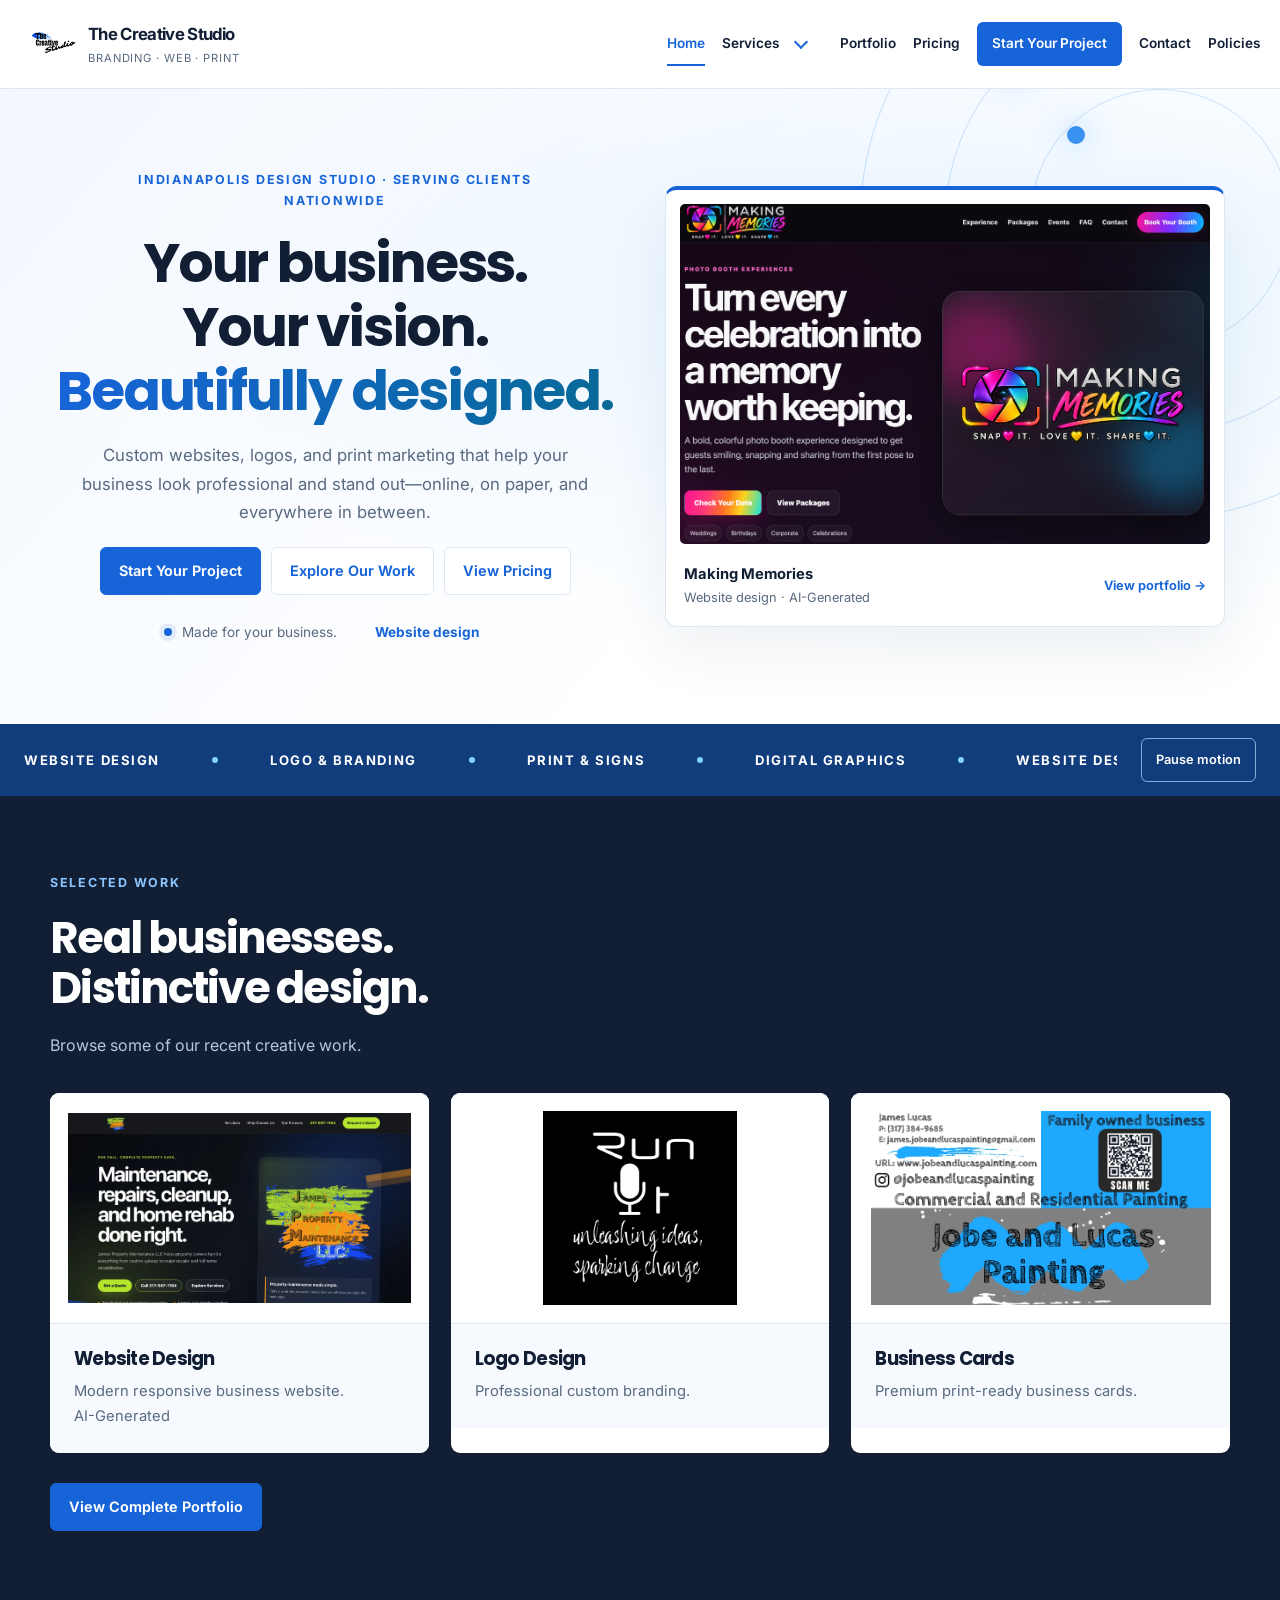
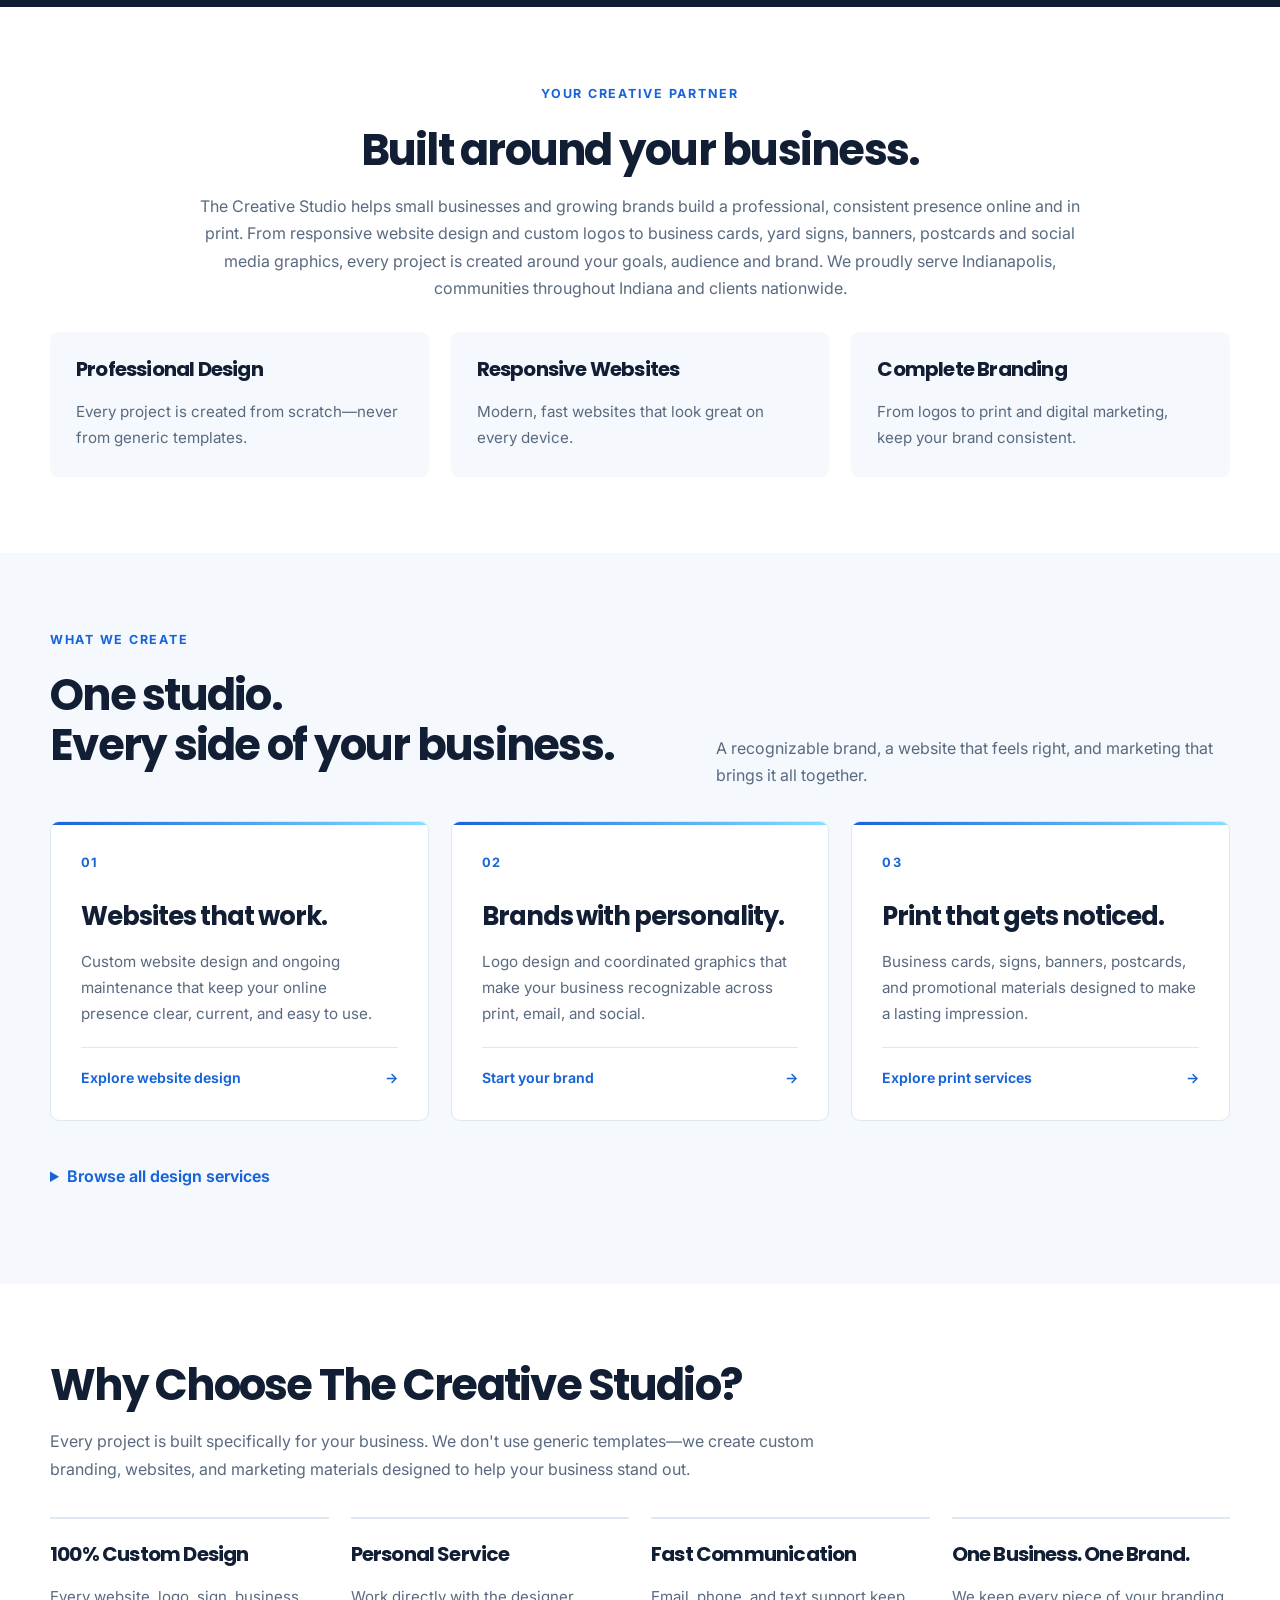
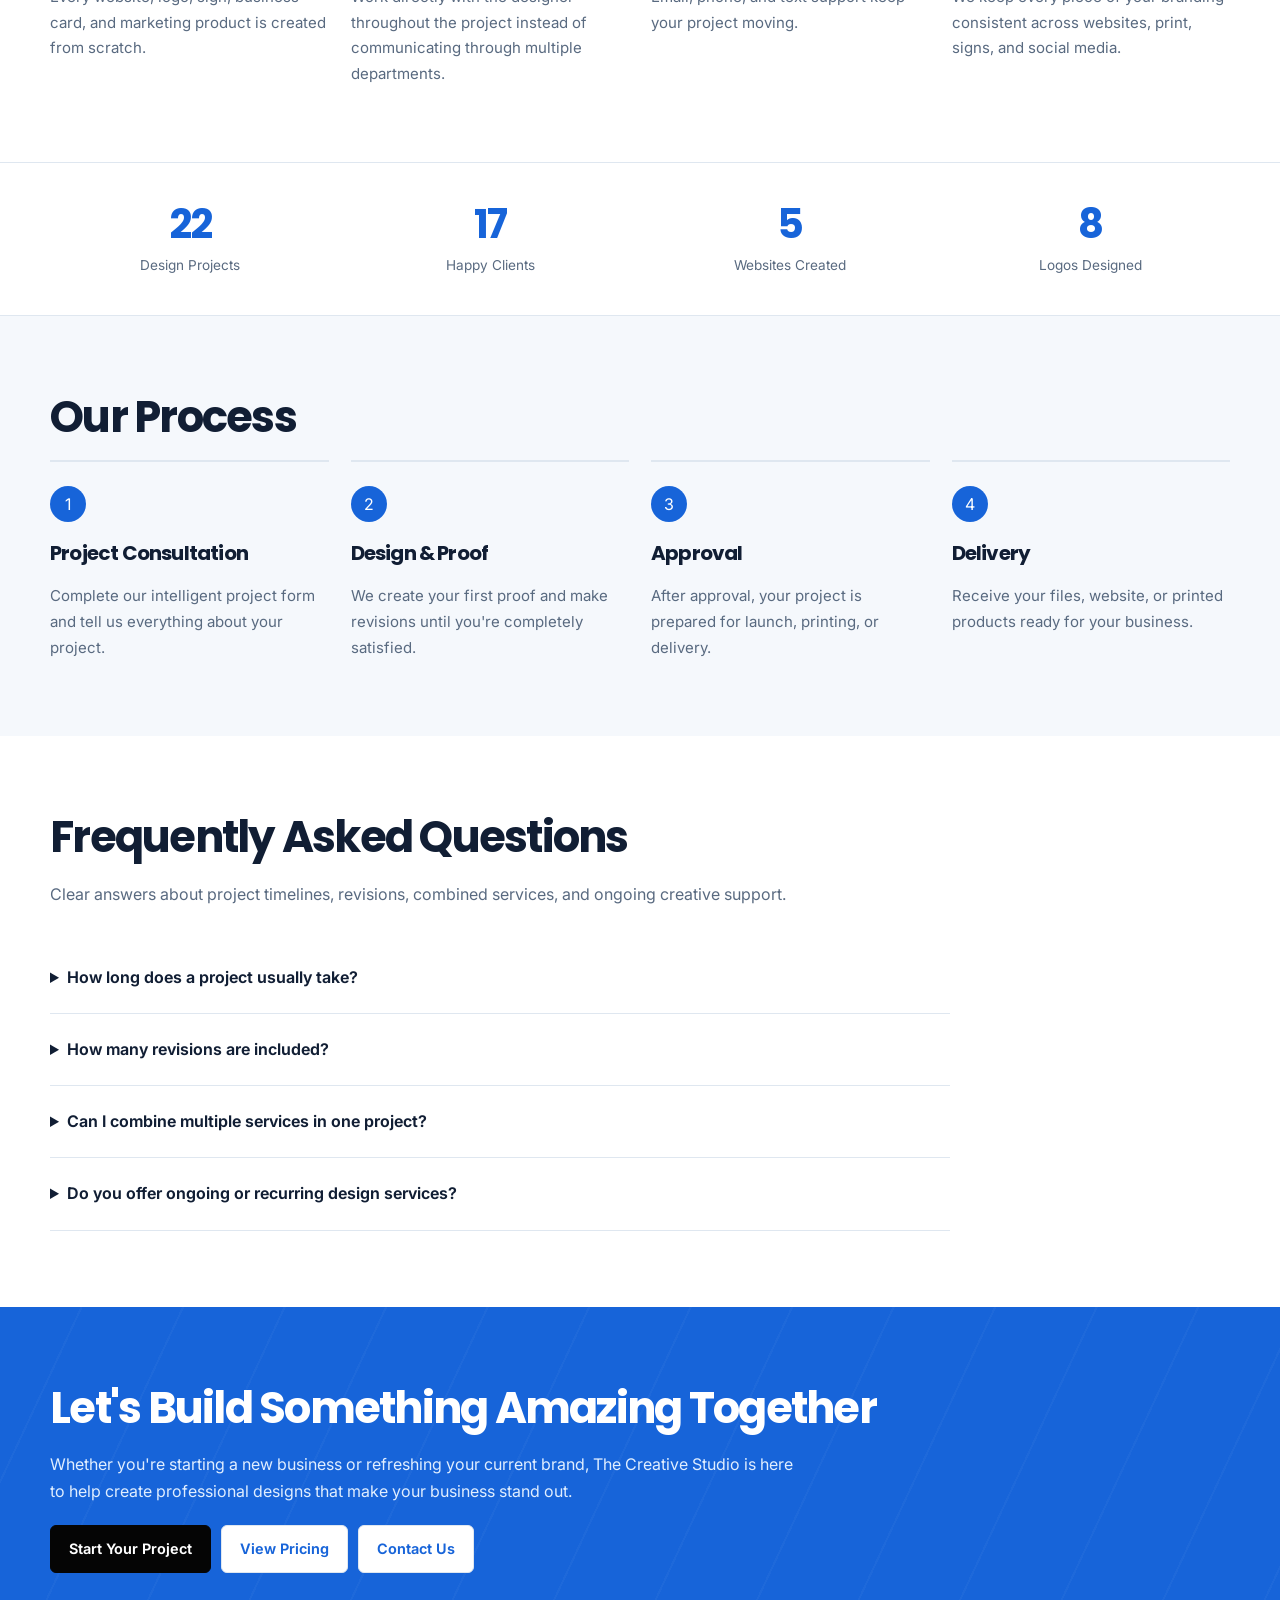
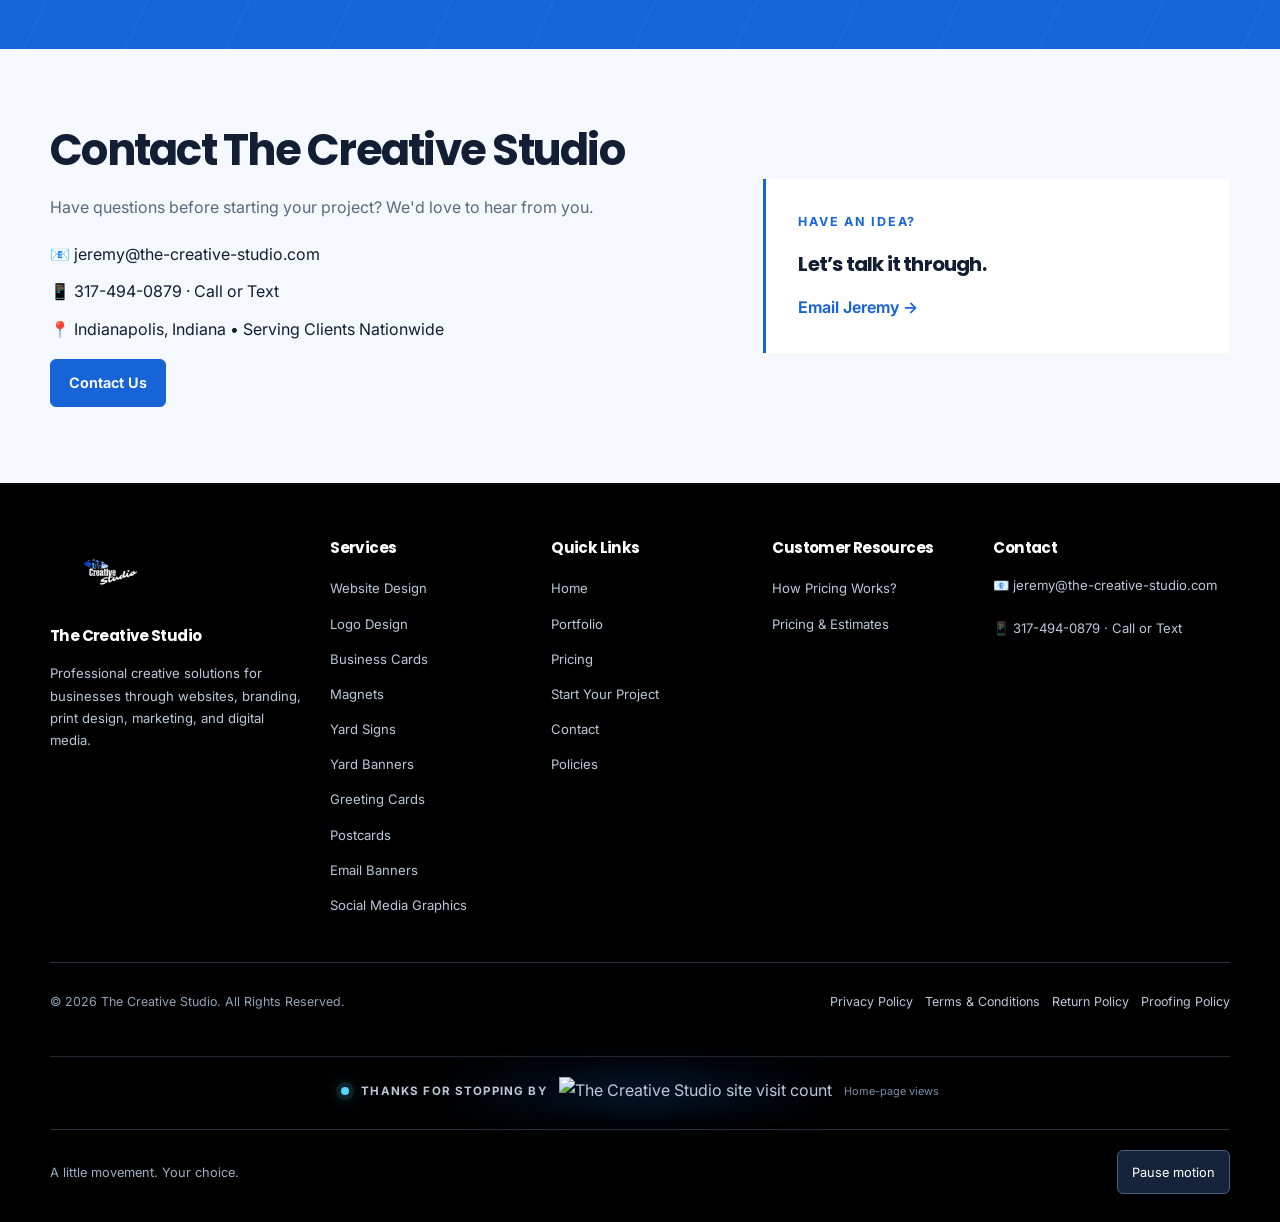
==== commit 0be51fff: "Add files via upload" ====
--- a/index.html
+++ b/index.html
@@ -6,6 +6,24 @@
 <meta content="IE=edge" http-equiv="X-UA-Compatible"/>
 <meta content="light" name="color-scheme"/>
 <meta content="width=device-width, initial-scale=1.0, viewport-fit=cover" name="viewport"/>
+<meta content="Indianapolis website design, webpage design, logo design, branding, graphic design, marketing materials, business cards, flyers, email banners, social media graphics" name="keywords"/>
+<!-- Early resource downloads; styles apply normally and scripts execute in order. -->
+<link rel="preload" as="style" href="https://fonts.googleapis.com/css2?family=Inter:wght@300;400;500;600;700&amp;family=Poppins:wght@400;600;700;800&amp;display=swap"/>
+<link rel="preload" as="style" href="CSS/site.css?v=29c79e805c43"/>
+<link rel="preload" as="style" href="CSS/pages/index.css?v=c0441bce33ba"/>
+<link rel="preload" as="style" href="CSS/pages/home-interactions.css?v=8df4ed67f963"/>
+<link rel="preload" as="script" href="JS/refinement.js?v=ea9358e19d00"/>
+<link rel="preload" as="script" href="JS/detail-accents.js?v=5ef2ce7fe6fb"/>
+<link rel="preload" as="script" href="JS/studio-energy.js?v=10bc202eba9d"/>
+<link rel="preload" as="script" href="JS/home-interactions.js?v=96656e8bddf1"/>
+
+
+
+
+
+
+
+
 <meta content="#1F73E8" name="theme-color"/>
 <meta content="The Creative Studio" name="author"/>
 <meta content="US-IN" name="geo.region"/>
@@ -14,9 +32,20 @@
 <link href="https://fonts.googleapis.com" rel="preconnect"/>
 <link crossorigin="" href="https://fonts.gstatic.com" rel="preconnect"/>
 <link href="https://fonts.googleapis.com/css2?family=Inter:wght@300;400;500;600;700&amp;family=Poppins:wght@400;600;700;800&amp;display=swap" rel="stylesheet"/>
-<script defer="" src="JS/refinement.js"></script>
-<script defer="" src="JS/detail-accents.js"></script>
-<script defer="" src="JS/studio-energy.js"></script><title>Website &amp; Graphic Design in Indianapolis | The Creative Studio</title><meta content="Indianapolis website design, logos, branding, business cards, signs and marketing graphics. Explore our work and request a custom project estimate." name="description"/><meta content="index, follow, max-image-preview:large" name="robots"/><link href="https://www.the-creative-studio.com/" rel="canonical"/><meta content="website" property="og:type"/><meta content="Website &amp; Graphic Design in Indianapolis | The Creative Studio" property="og:title"/><meta content="Indianapolis website design, logos, branding, business cards, signs and marketing graphics. Explore our work and request a custom project estimate." property="og:description"/><meta content="https://www.the-creative-studio.com/" property="og:url"/><meta content="The Creative Studio" property="og:site_name"/><meta content="https://www.the-creative-studio.com/logo.png" property="og:image"/><meta content="The Creative Studio logo" property="og:image:alt"/><meta content="summary" name="twitter:card"/><meta content="Website &amp; Graphic Design in Indianapolis | The Creative Studio" name="twitter:title"/><meta content="Indianapolis website design, logos, branding, business cards, signs and marketing graphics. Explore our work and request a custom project estimate." name="twitter:description"/><meta content="https://www.the-creative-studio.com/logo.png" name="twitter:image"/><link href="assets/logo.webp" rel="icon" type="image/webp"/><script type="application/ld+json">{"@context": "https://schema.org", "@graph": [{"@type": "Organization", "@id": "https://www.the-creative-studio.com/#studio", "name": "The Creative Studio", "url": "https://www.the-creative-studio.com/", "logo": "https://www.the-creative-studio.com/logo.png", "email": "jeremy@the-creative-studio.com", "telephone": "+1-317-494-0879"}, {"@type": "WebSite", "@id": "https://www.the-creative-studio.com/#website", "url": "https://www.the-creative-studio.com/", "name": "The Creative Studio", "publisher": {"@id": "https://www.the-creative-studio.com/#studio"}}, {"@context": "https://schema.org", "@type": "WebPage", "name": "Website & Graphic Design in Indianapolis | The Creative Studio", "description": "Indianapolis website design, logos, branding, business cards, signs and marketing graphics. Explore our work and request a custom project estimate.", "url": "https://www.the-creative-studio.com/", "isPartOf": {"@id": "https://www.the-creative-studio.com/#website"}}]}</script><link as="image" fetchpriority="high" href="assets/MakingMemories.png" rel="preload" type="image/png"/><link href="CSS/site.css" rel="stylesheet"/><link href="CSS/pages/index.css" rel="stylesheet"/></head>
+
+
+
+
+
+<title>Website &amp; Graphic Design in Indianapolis | The Creative Studio</title><meta content="Indianapolis website design, logos, branding, business cards, signs and marketing graphics. Explore our work and request a custom project estimate." name="description"/><meta content="index, follow, max-image-preview:large" name="robots"/><link href="https://www.the-creative-studio.com/" rel="canonical"/><meta content="website" property="og:type"/><meta content="Website &amp; Graphic Design in Indianapolis | The Creative Studio" property="og:title"/><meta content="Indianapolis website design, logos, branding, business cards, signs and marketing graphics. Explore our work and request a custom project estimate." property="og:description"/><meta content="https://www.the-creative-studio.com/" property="og:url"/><meta content="The Creative Studio" property="og:site_name"/><meta content="https://www.the-creative-studio.com/logo.png" property="og:image"/><meta content="The Creative Studio logo" property="og:image:alt"/><meta content="summary" name="twitter:card"/><meta content="Website &amp; Graphic Design in Indianapolis | The Creative Studio" name="twitter:title"/><meta content="Indianapolis website design, logos, branding, business cards, signs and marketing graphics. Explore our work and request a custom project estimate." name="twitter:description"/><meta content="https://www.the-creative-studio.com/logo.png" name="twitter:image"/><link href="assets/logo.webp" rel="icon" type="image/webp"/><script type="application/ld+json">{"@context": "https://schema.org", "@graph": [{"@type": "Organization", "@id": "https://www.the-creative-studio.com/#studio", "name": "The Creative Studio", "url": "https://www.the-creative-studio.com/", "logo": "https://www.the-creative-studio.com/logo.png", "email": "jeremy@the-creative-studio.com", "telephone": "+1-317-494-0879"}, {"@type": "WebSite", "@id": "https://www.the-creative-studio.com/#website", "url": "https://www.the-creative-studio.com/", "name": "The Creative Studio", "publisher": {"@id": "https://www.the-creative-studio.com/#studio"}}, {"@context": "https://schema.org", "@type": "WebPage", "name": "Website & Graphic Design in Indianapolis | The Creative Studio", "description": "Indianapolis website design, logos, branding, business cards, signs and marketing graphics. Explore our work and request a custom project estimate.", "url": "https://www.the-creative-studio.com/", "isPartOf": {"@id": "https://www.the-creative-studio.com/#website"}}]}</script><link as="image" fetchpriority="high" href="assets/MakingMemories.png" rel="preload" type="image/png"/><link href="CSS/site.css?v=29c79e805c43" rel="stylesheet"/><link href="CSS/pages/index.css?v=c0441bce33ba" rel="stylesheet"/>
+
+
+<script defer src="JS/refinement.js?v=ea9358e19d00"></script>
+<script defer src="JS/detail-accents.js?v=5ef2ce7fe6fb"></script>
+<link href="CSS/pages/home-interactions.css?v=8df4ed67f963" rel="stylesheet"/>
+<script defer src="JS/studio-energy.js?v=10bc202eba9d"></script>
+<script defer src="JS/home-interactions.js?v=96656e8bddf1"></script>
+</head>
 <body>
 <header class="tcs-header"><nav aria-label="Main navigation" class="tcs-nav"><a class="tcs-brand" href="index.html"><img alt="The Creative Studio logo" decoding="async" height="64" loading="eager" src="assets/logo.webp" width="64"/><span><strong>The Creative Studio</strong><small>BRANDING · WEB · PRINT</small></span></a><button aria-controls="tcs-navigation" aria-expanded="false" class="tcs-menu" type="button">Menu</button><ul class="tcs-links" id="tcs-navigation"><li><a aria-current="page" href="index.html">Home</a></li><li><a href="services.html">Services</a><ul aria-label="Design services" class="tcs-submenu"><li><a href="order.html?service=website">Website Design</a></li><li><a href="order.html?service=logo">Logo Design</a></li><li><a href="order.html?service=businesscards">Business Cards</a></li><li><a href="order.html?service=magnets">Vehicle Magnets</a></li><li><a href="order.html?service=yardsigns">Yard Signs</a></li><li><a href="order.html?service=yardbanners">Banners</a></li><li><a href="order.html?service=postcards">Postcards</a></li><li><a href="order.html?service=social">Social Media Graphics</a></li><li><a href="order.html?service=email">Email Banners</a></li></ul></li><li><a href="portfolio.html">Portfolio</a></li><li><a href="pricing.html">Pricing</a></li><li><a class="tcs-start tcs-project-shimmer" href="order.html">Start Your Project</a></li><li><a href="contact.html">Contact</a></li><li><a href="policies.html">Policies</a></li></ul></nav></header>
 <main class="tcs-home">
@@ -254,16 +283,16 @@
 <div class="container">
 <div class="stats-grid">
 <div class="stat-card">
-<h2 class="counter" data-target="20">
-        20
+<h2 class="counter" data-target="22">
+        22
        </h2>
 <p>
         Design Projects
        </p>
 </div>
 <div class="stat-card">
-<h2 class="counter" data-target="15">
-        15
+<h2 class="counter" data-target="17">
+        17
        </h2>
 <p>
         Happy Clients
@@ -443,7 +472,6 @@
 <!-- INSTAGRAM / SOCIAL PREVIEW -->
 <!-- ========================================= -->
 <!-- ========================================= -->
-<!-- BUSINESS HOURS -->
 <!-- ========================================= -->
 <!-- ========================================= -->
 <!-- START YOUR PROJECT -->
--- a/CSS/site.css
+++ b/CSS/site.css
@@ -144,7 +144,6 @@
 @media(max-width:900px){:where(body.tcs-interior) .contact-grid{grid-template-columns:1fr;text-align:center;}
 :where(body.tcs-interior) .portfolio-grid{grid-template-columns:1fr;}
 :where(body.tcs-interior) .social-buttons{flex-direction:column;align-items:center;}}
-:where(body.tcs-interior) #business-hours{padding:100px 0;background:#ffffff;text-align: center;text-align: center;}
 :where(body.tcs-interior) .hours-grid{display:grid;grid-template-columns:repeat(auto-fit,minmax(220px,1fr));gap:25px;margin-top:50px;align-items: center;}
 :where(body.tcs-interior) .hours-card{background:#fff;padding:35px;text-align:center;border-radius:18px;box-shadow:0 15px 35px rgba(0,0,0,.08);transition:.35s;align-items: center;}
 :where(body.tcs-interior) .hours-card:hover{transform:translateY(-8px);box-shadow:0 25px 55px rgba(0,0,0,.15);}
--- a/CSS/pages/home-interactions.css
+++ b/CSS/pages/home-interactions.css
@@ -0,0 +1,7 @@
+@layer effects{
+  .tcs-home .tcs-showcase{perspective:1100px;will-change:transform;}
+  html[data-tcs-motion="on"] .tcs-home .tcs-showcase.tcs-tilting>img{transform:perspective(1100px) rotateX(var(--home-tilt-x,0deg)) rotateY(var(--home-tilt-y,0deg)) scale(1.018);filter:drop-shadow(0 18px 32px rgba(15,65,130,.22));}
+  html[data-tcs-motion="on"] .tcs-home #hero.tcs-hero-seen .tcs-intro{animation:tcs-home-intro-in .7s cubic-bezier(.2,.7,.2,1) both;}
+  @keyframes tcs-home-intro-in{from{opacity:.6;transform:translateY(14px)}to{opacity:1;transform:translateY(0)}}
+  @media(prefers-reduced-motion:reduce){.tcs-home .tcs-showcase,.tcs-home .tcs-showcase>img,.tcs-home #hero .tcs-intro{animation:none!important;transition:none!important;transform:none!important;filter:none!important;}}
+}
--- a/CSS/site.css
+++ b/CSS/site.css
@@ -144,7 +144,6 @@
 @media(max-width:900px){:where(body.tcs-interior) .contact-grid{grid-template-columns:1fr;text-align:center;}
 :where(body.tcs-interior) .portfolio-grid{grid-template-columns:1fr;}
 :where(body.tcs-interior) .social-buttons{flex-direction:column;align-items:center;}}
-:where(body.tcs-interior) #business-hours{padding:100px 0;background:#ffffff;text-align: center;text-align: center;}
 :where(body.tcs-interior) .hours-grid{display:grid;grid-template-columns:repeat(auto-fit,minmax(220px,1fr));gap:25px;margin-top:50px;align-items: center;}
 :where(body.tcs-interior) .hours-card{background:#fff;padding:35px;text-align:center;border-radius:18px;box-shadow:0 15px 35px rgba(0,0,0,.08);transition:.35s;align-items: center;}
 :where(body.tcs-interior) .hours-card:hover{transform:translateY(-8px);box-shadow:0 25px 55px rgba(0,0,0,.15);}
--- a/CSS/pages/home-interactions.css
+++ b/CSS/pages/home-interactions.css
@@ -0,0 +1,7 @@
+@layer effects{
+  .tcs-home .tcs-showcase{perspective:1100px;will-change:transform;}
+  html[data-tcs-motion="on"] .tcs-home .tcs-showcase.tcs-tilting>img{transform:perspective(1100px) rotateX(var(--home-tilt-x,0deg)) rotateY(var(--home-tilt-y,0deg)) scale(1.018);filter:drop-shadow(0 18px 32px rgba(15,65,130,.22));}
+  html[data-tcs-motion="on"] .tcs-home #hero.tcs-hero-seen .tcs-intro{animation:tcs-home-intro-in .7s cubic-bezier(.2,.7,.2,1) both;}
+  @keyframes tcs-home-intro-in{from{opacity:.6;transform:translateY(14px)}to{opacity:1;transform:translateY(0)}}
+  @media(prefers-reduced-motion:reduce){.tcs-home .tcs-showcase,.tcs-home .tcs-showcase>img,.tcs-home #hero .tcs-intro{animation:none!important;transition:none!important;transform:none!important;filter:none!important;}}
+}
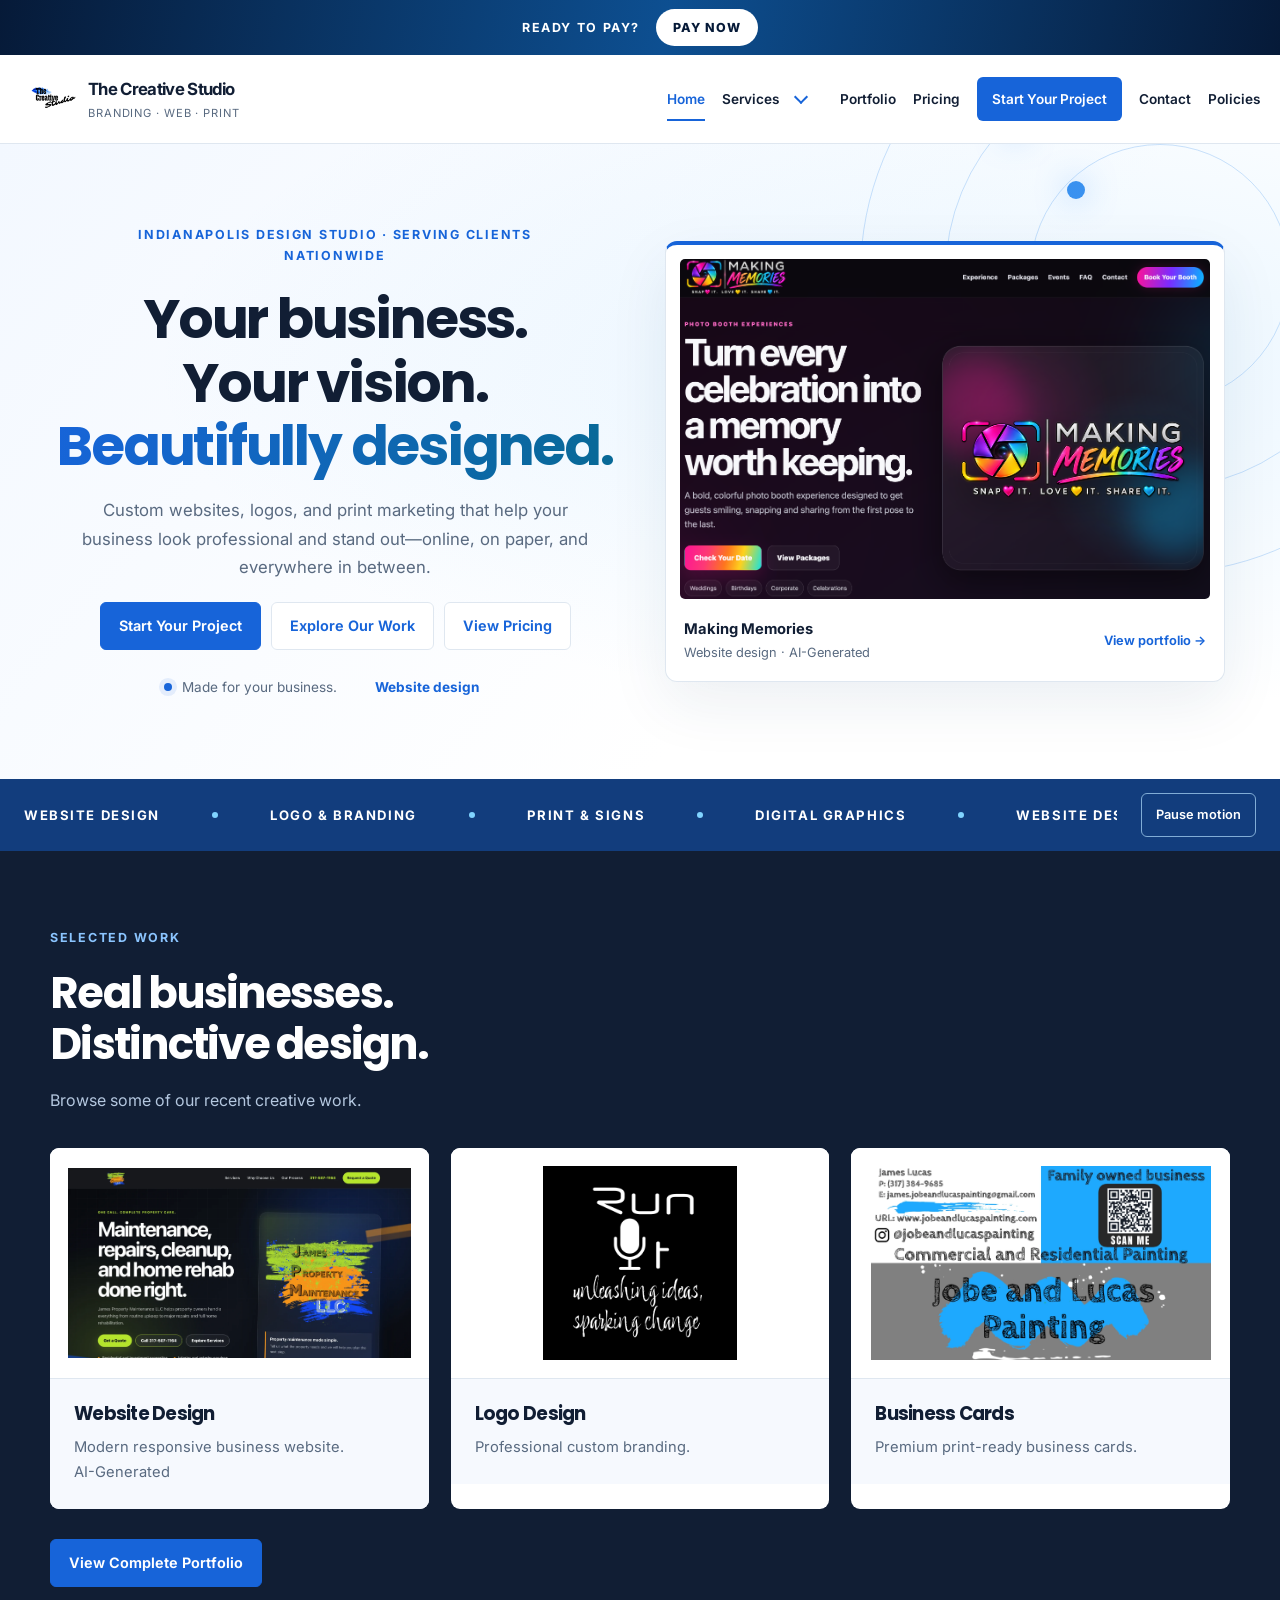
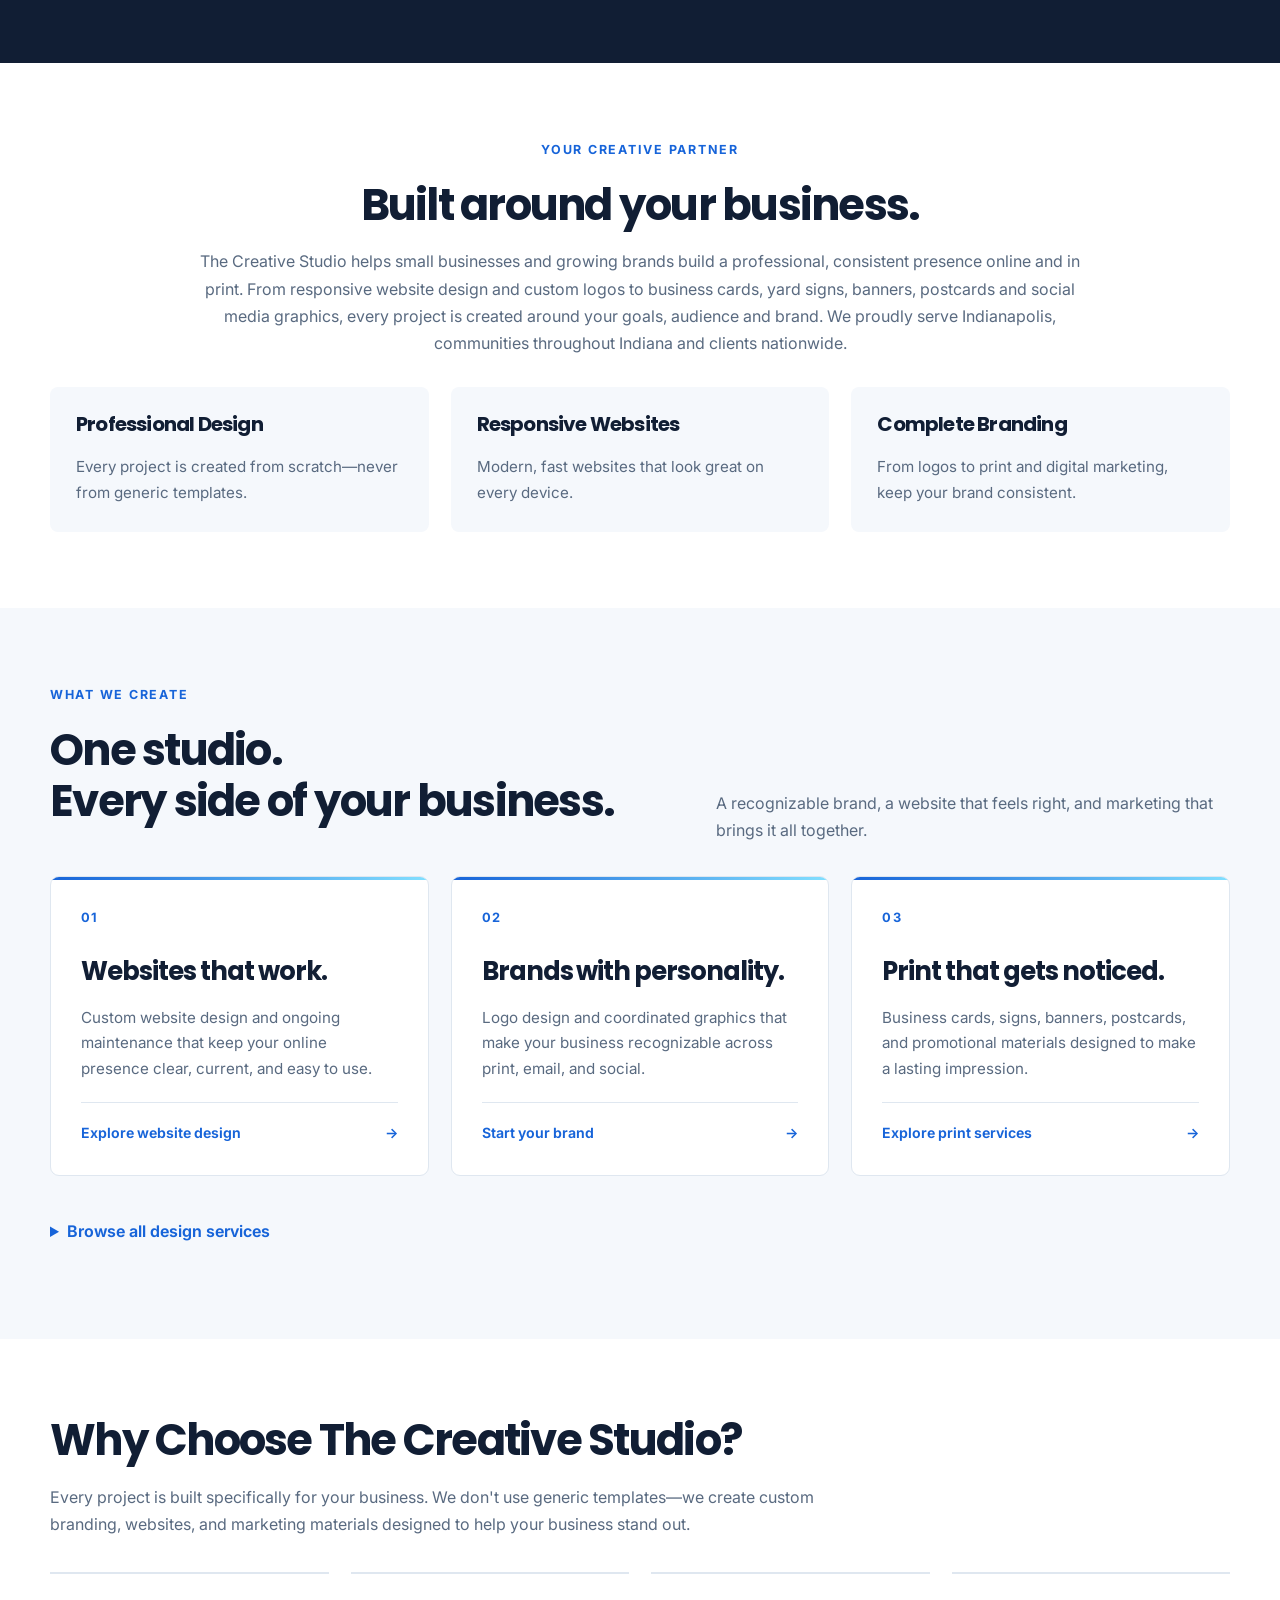
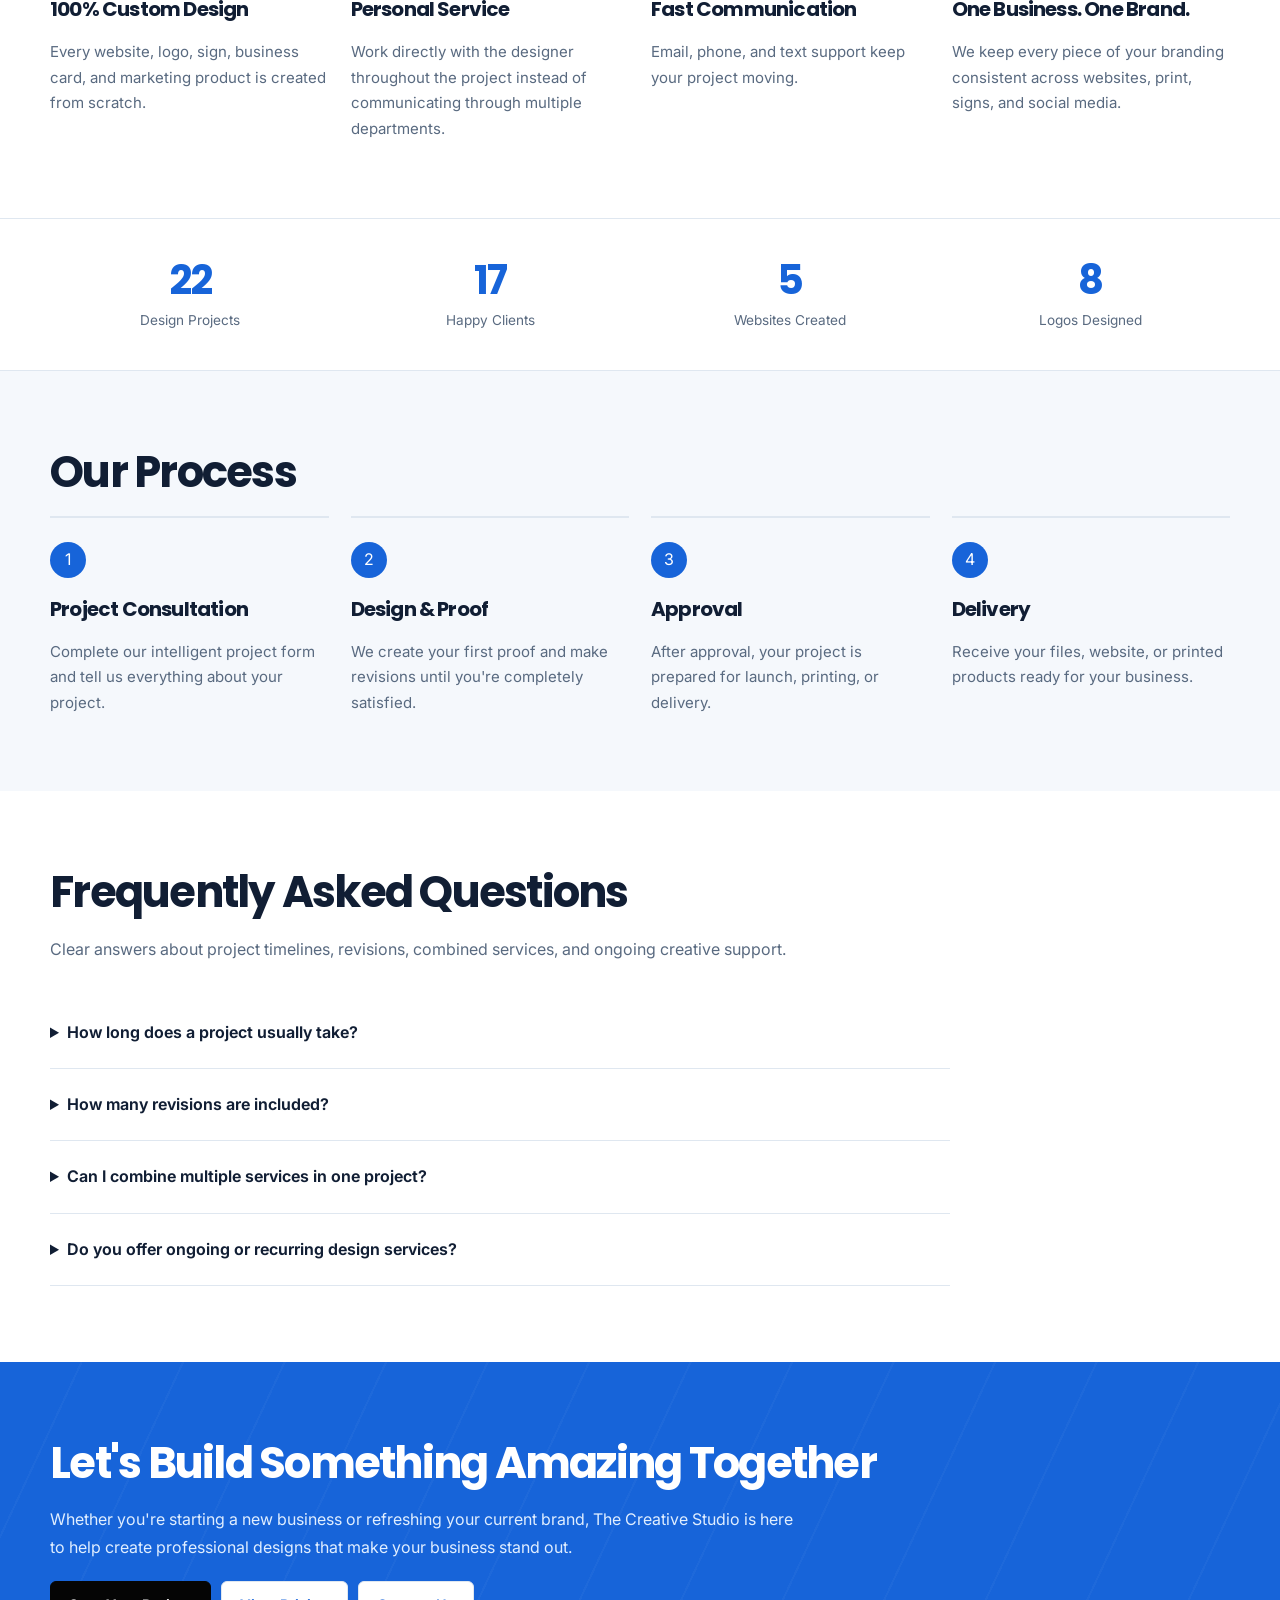
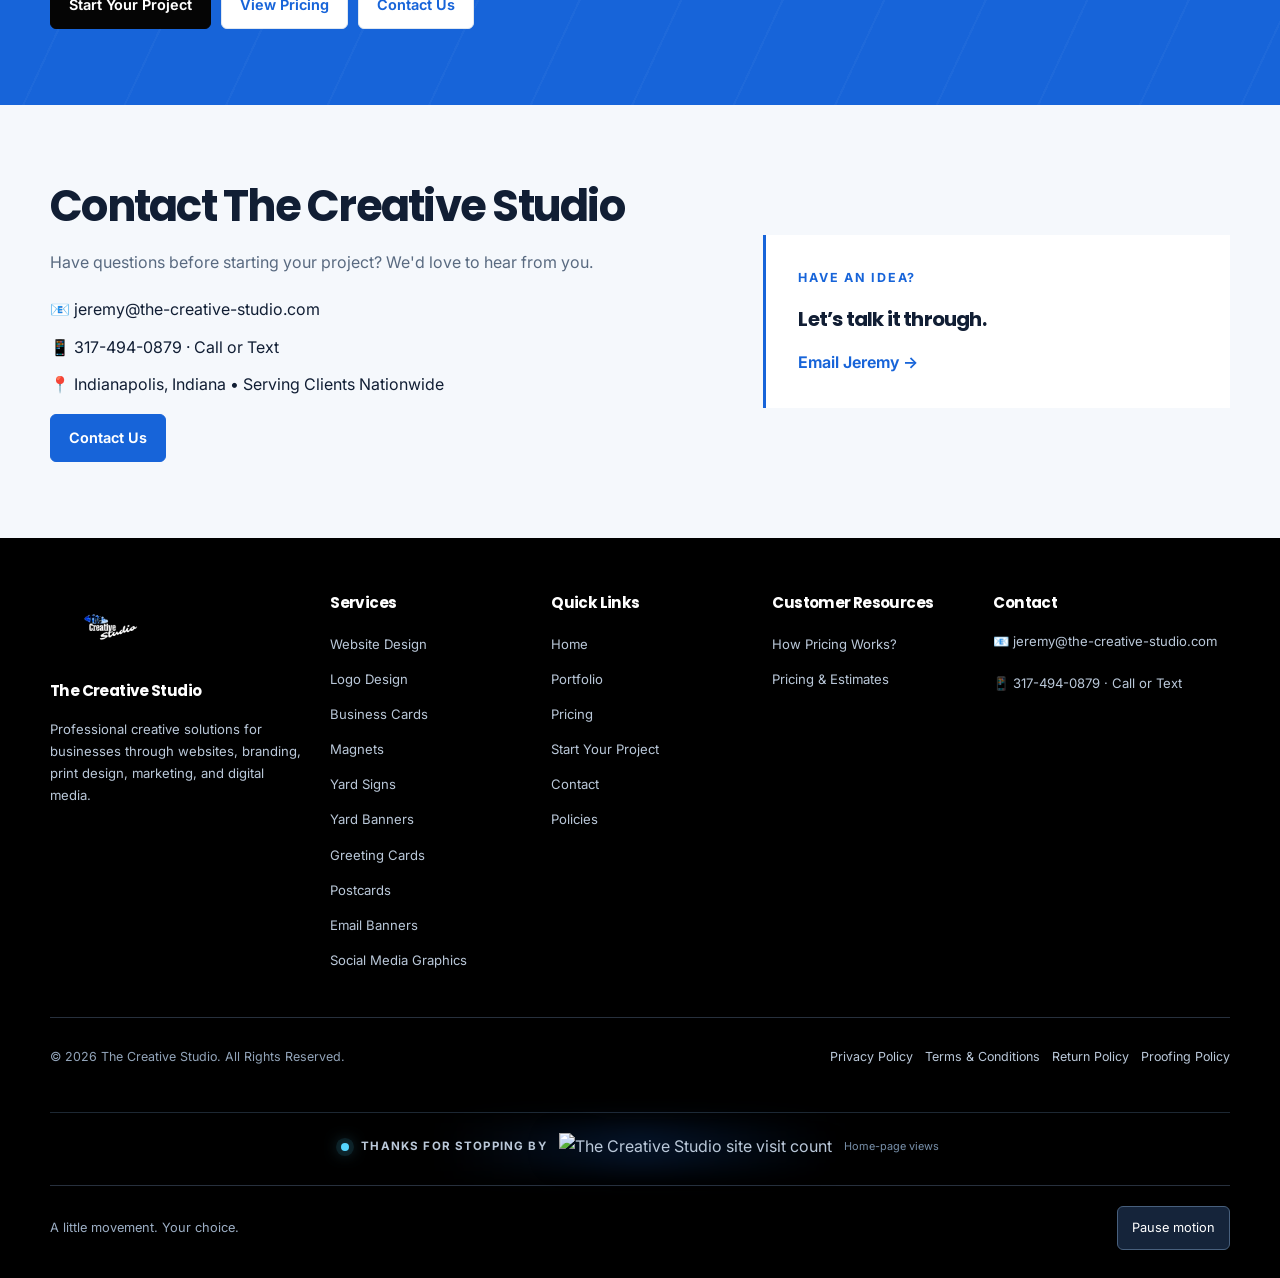
==== commit 9ebf88d6: "Add files via upload" ====
--- a/index.html
+++ b/index.html
@@ -47,6 +47,7 @@
 <script defer src="JS/home-interactions.js?v=96656e8bddf1"></script>
 </head>
 <body>
+<div aria-label="Secure online payment" class="tcs-pay-ribbon" role="region"><span>Ready to pay?</span><a href="https://square.link/u/2D9QuZ8g" rel="noopener noreferrer" target="_blank">Pay Now</a></div>
 <header class="tcs-header"><nav aria-label="Main navigation" class="tcs-nav"><a class="tcs-brand" href="index.html"><img alt="The Creative Studio logo" decoding="async" height="64" loading="eager" src="assets/logo.webp" width="64"/><span><strong>The Creative Studio</strong><small>BRANDING · WEB · PRINT</small></span></a><button aria-controls="tcs-navigation" aria-expanded="false" class="tcs-menu" type="button">Menu</button><ul class="tcs-links" id="tcs-navigation"><li><a aria-current="page" href="index.html">Home</a></li><li><a href="services.html">Services</a><ul aria-label="Design services" class="tcs-submenu"><li><a href="order.html?service=website">Website Design</a></li><li><a href="order.html?service=logo">Logo Design</a></li><li><a href="order.html?service=businesscards">Business Cards</a></li><li><a href="order.html?service=magnets">Vehicle Magnets</a></li><li><a href="order.html?service=yardsigns">Yard Signs</a></li><li><a href="order.html?service=yardbanners">Banners</a></li><li><a href="order.html?service=postcards">Postcards</a></li><li><a href="order.html?service=social">Social Media Graphics</a></li><li><a href="order.html?service=email">Email Banners</a></li></ul></li><li><a href="portfolio.html">Portfolio</a></li><li><a href="pricing.html">Pricing</a></li><li><a class="tcs-start tcs-project-shimmer" href="order.html">Start Your Project</a></li><li><a href="contact.html">Contact</a></li><li><a href="policies.html">Policies</a></li></ul></nav></header>
 <main class="tcs-home">
 <section id="hero"><div class="hero-content"><div class="tcs-intro"><span class="tcs-eyebrow">Indianapolis design studio · Serving clients nationwide</span><h1>Your business.<br/>Your vision.<br/><span>Beautifully designed.</span></h1><p>Custom websites, logos, and print marketing that help your business look professional and stand out—online, on paper, and everywhere in between.</p><div class="hero-buttons"><a class="btn primary tcs-project-shimmer" href="order.html">Start Your Project</a><a class="btn secondary" href="portfolio.html">Explore Our Work</a><a class="btn secondary" href="pricing.html">View Pricing</a></div></div><figure class="tcs-showcase"><img alt="Making Memories website design by The Creative Studio" decoding="async" fetchpriority="high" height="1546" loading="eager" src="assets/MakingMemories.png" width="2872"/><figcaption><span><strong>Making Memories</strong>Website design · AI-Generated</span><a href="portfolio.html">View portfolio →</a></figcaption></figure></div></section>
--- a/CSS/site.css
+++ b/CSS/site.css
@@ -1285,6 +1285,10 @@
 .tcs-nav .tcs-services-item>.tcs-submenu-toggle[aria-expanded="true"]::before{transform:translateY(2px) rotate(225deg)}
 .tcs-nav .tcs-services-item>.tcs-submenu-toggle:hover{background:#e8f2ff}
 .tcs-nav .tcs-services-item>.tcs-submenu{grid-column:1/-1;grid-row:2}
+.tcs-pay-ribbon{position:relative;z-index:20;display:flex;align-items:center;justify-content:center;gap:16px;min-height:46px;padding:9px 18px;background:linear-gradient(100deg,#061a38,#0d4f91 52%,#061a38);color:#fff;text-align:center;box-shadow:0 2px 14px rgba(0,0,0,.22)}
+.tcs-pay-ribbon span{font-size:.78rem;font-weight:700;letter-spacing:.13em;text-transform:uppercase}
+.tcs-pay-ribbon a{display:inline-flex;align-items:center;justify-content:center;min-height:32px;padding:7px 16px;border:1px solid rgba(255,255,255,.7);border-radius:999px;background:#fff;color:#061a38;font-size:.78rem;font-weight:800;letter-spacing:.08em;text-decoration:none;text-transform:uppercase;transition:transform .2s ease,background-color .2s ease,color .2s ease,box-shadow .2s ease}
+.tcs-pay-ribbon a:hover,.tcs-pay-ribbon a:focus-visible{background:#0b1220;color:#fff;box-shadow:0 0 0 3px rgba(255,255,255,.2);transform:translateY(-1px)}
 .tcs-motion-ribbon{display:flex;align-items:center;background:#123d7d;color:white;padding:14px 24px;gap:24px;overflow:hidden}
 .tcs-ribbon-window{overflow:hidden;min-width:0;flex:1}
 .tcs-ribbon-track{display:flex;width:max-content}
--- a/CSS/site.css
+++ b/CSS/site.css
@@ -1285,6 +1285,10 @@
 .tcs-nav .tcs-services-item>.tcs-submenu-toggle[aria-expanded="true"]::before{transform:translateY(2px) rotate(225deg)}
 .tcs-nav .tcs-services-item>.tcs-submenu-toggle:hover{background:#e8f2ff}
 .tcs-nav .tcs-services-item>.tcs-submenu{grid-column:1/-1;grid-row:2}
+.tcs-pay-ribbon{position:relative;z-index:20;display:flex;align-items:center;justify-content:center;gap:16px;min-height:46px;padding:9px 18px;background:linear-gradient(100deg,#061a38,#0d4f91 52%,#061a38);color:#fff;text-align:center;box-shadow:0 2px 14px rgba(0,0,0,.22)}
+.tcs-pay-ribbon span{font-size:.78rem;font-weight:700;letter-spacing:.13em;text-transform:uppercase}
+.tcs-pay-ribbon a{display:inline-flex;align-items:center;justify-content:center;min-height:32px;padding:7px 16px;border:1px solid rgba(255,255,255,.7);border-radius:999px;background:#fff;color:#061a38;font-size:.78rem;font-weight:800;letter-spacing:.08em;text-decoration:none;text-transform:uppercase;transition:transform .2s ease,background-color .2s ease,color .2s ease,box-shadow .2s ease}
+.tcs-pay-ribbon a:hover,.tcs-pay-ribbon a:focus-visible{background:#0b1220;color:#fff;box-shadow:0 0 0 3px rgba(255,255,255,.2);transform:translateY(-1px)}
 .tcs-motion-ribbon{display:flex;align-items:center;background:#123d7d;color:white;padding:14px 24px;gap:24px;overflow:hidden}
 .tcs-ribbon-window{overflow:hidden;min-width:0;flex:1}
 .tcs-ribbon-track{display:flex;width:max-content}
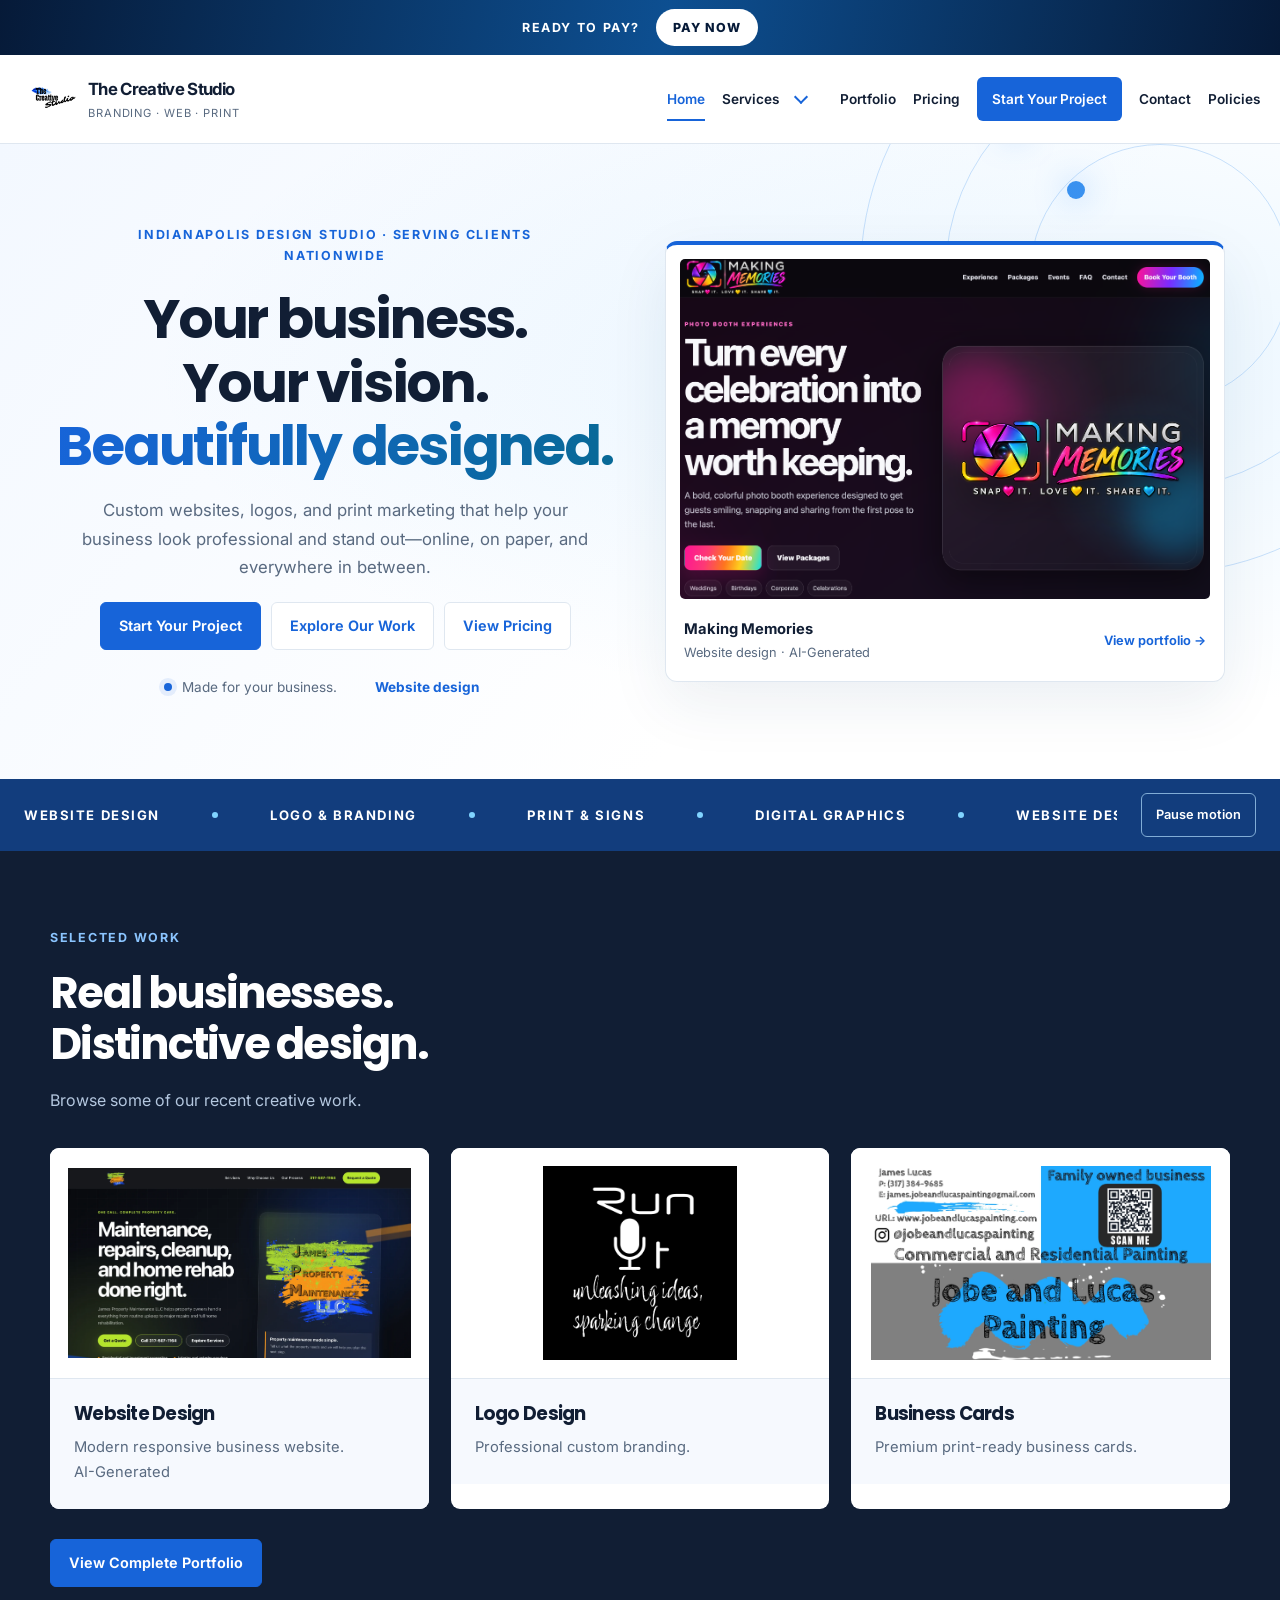
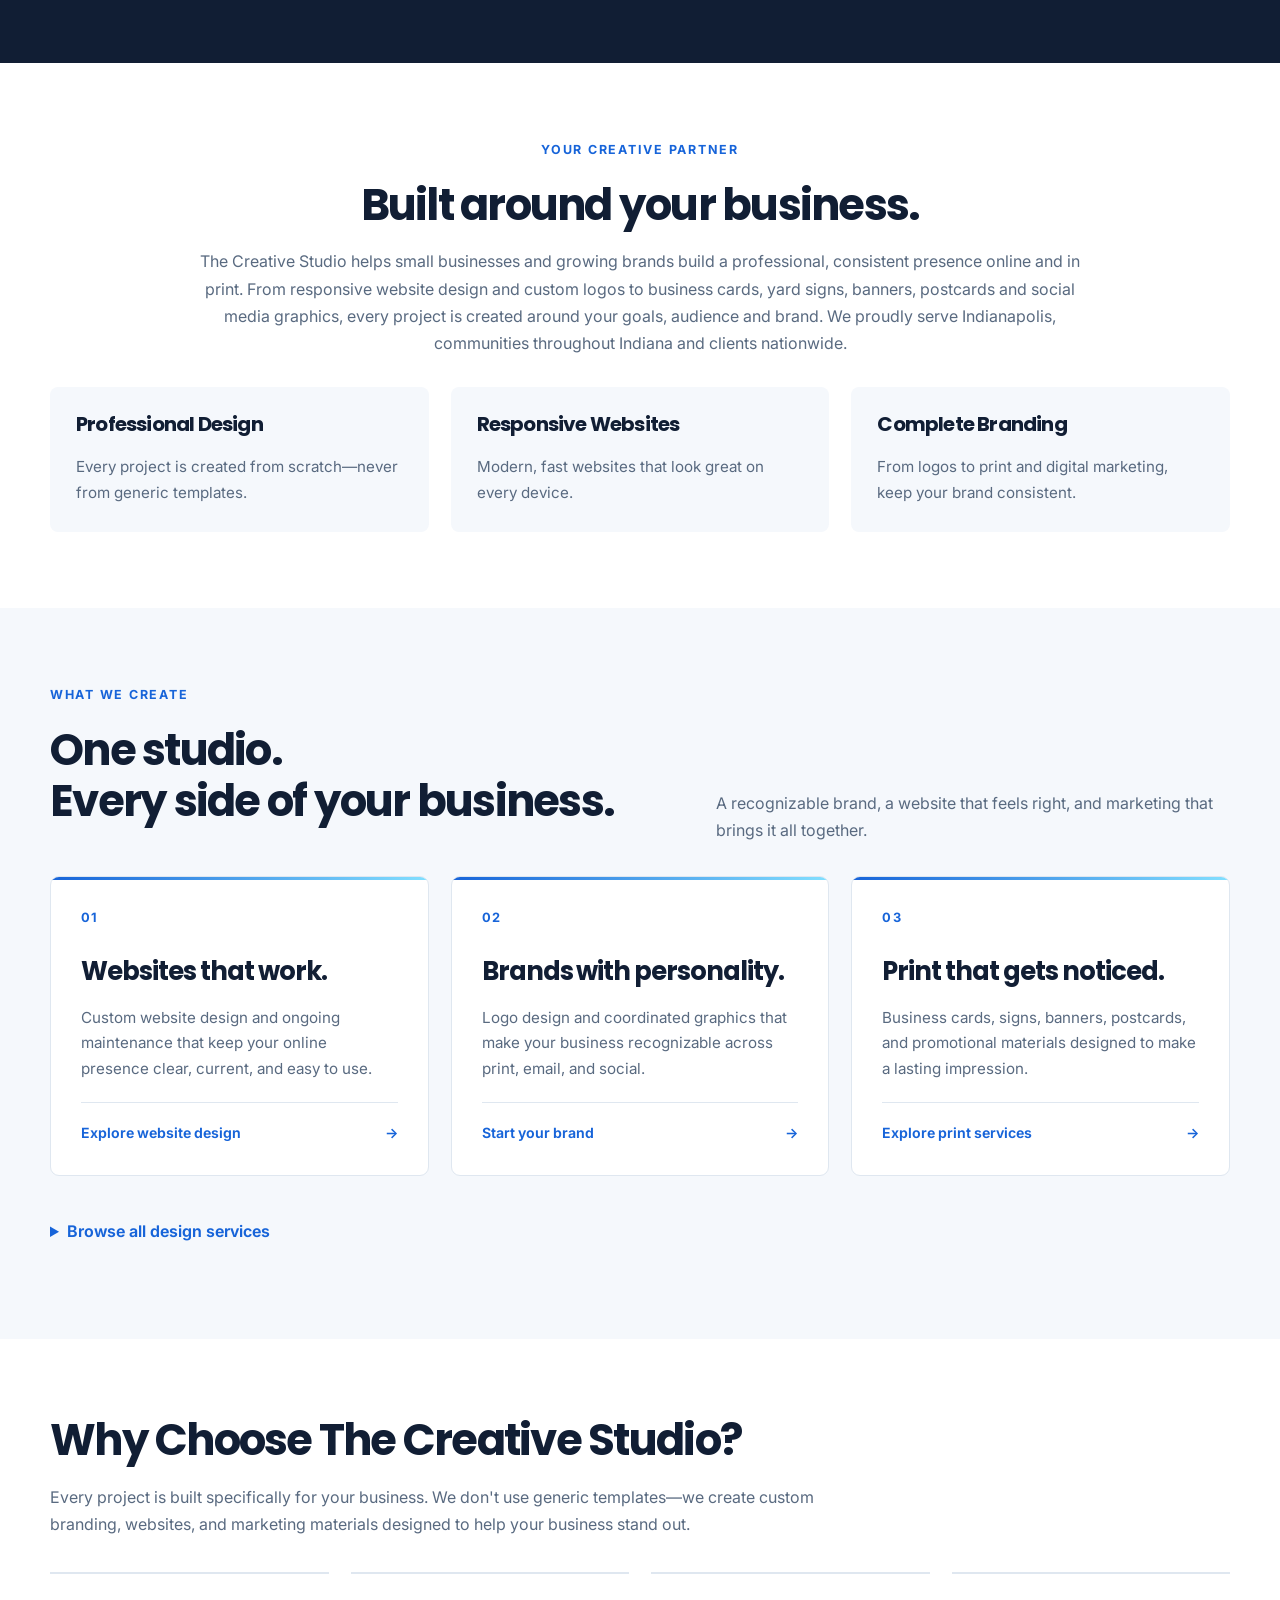
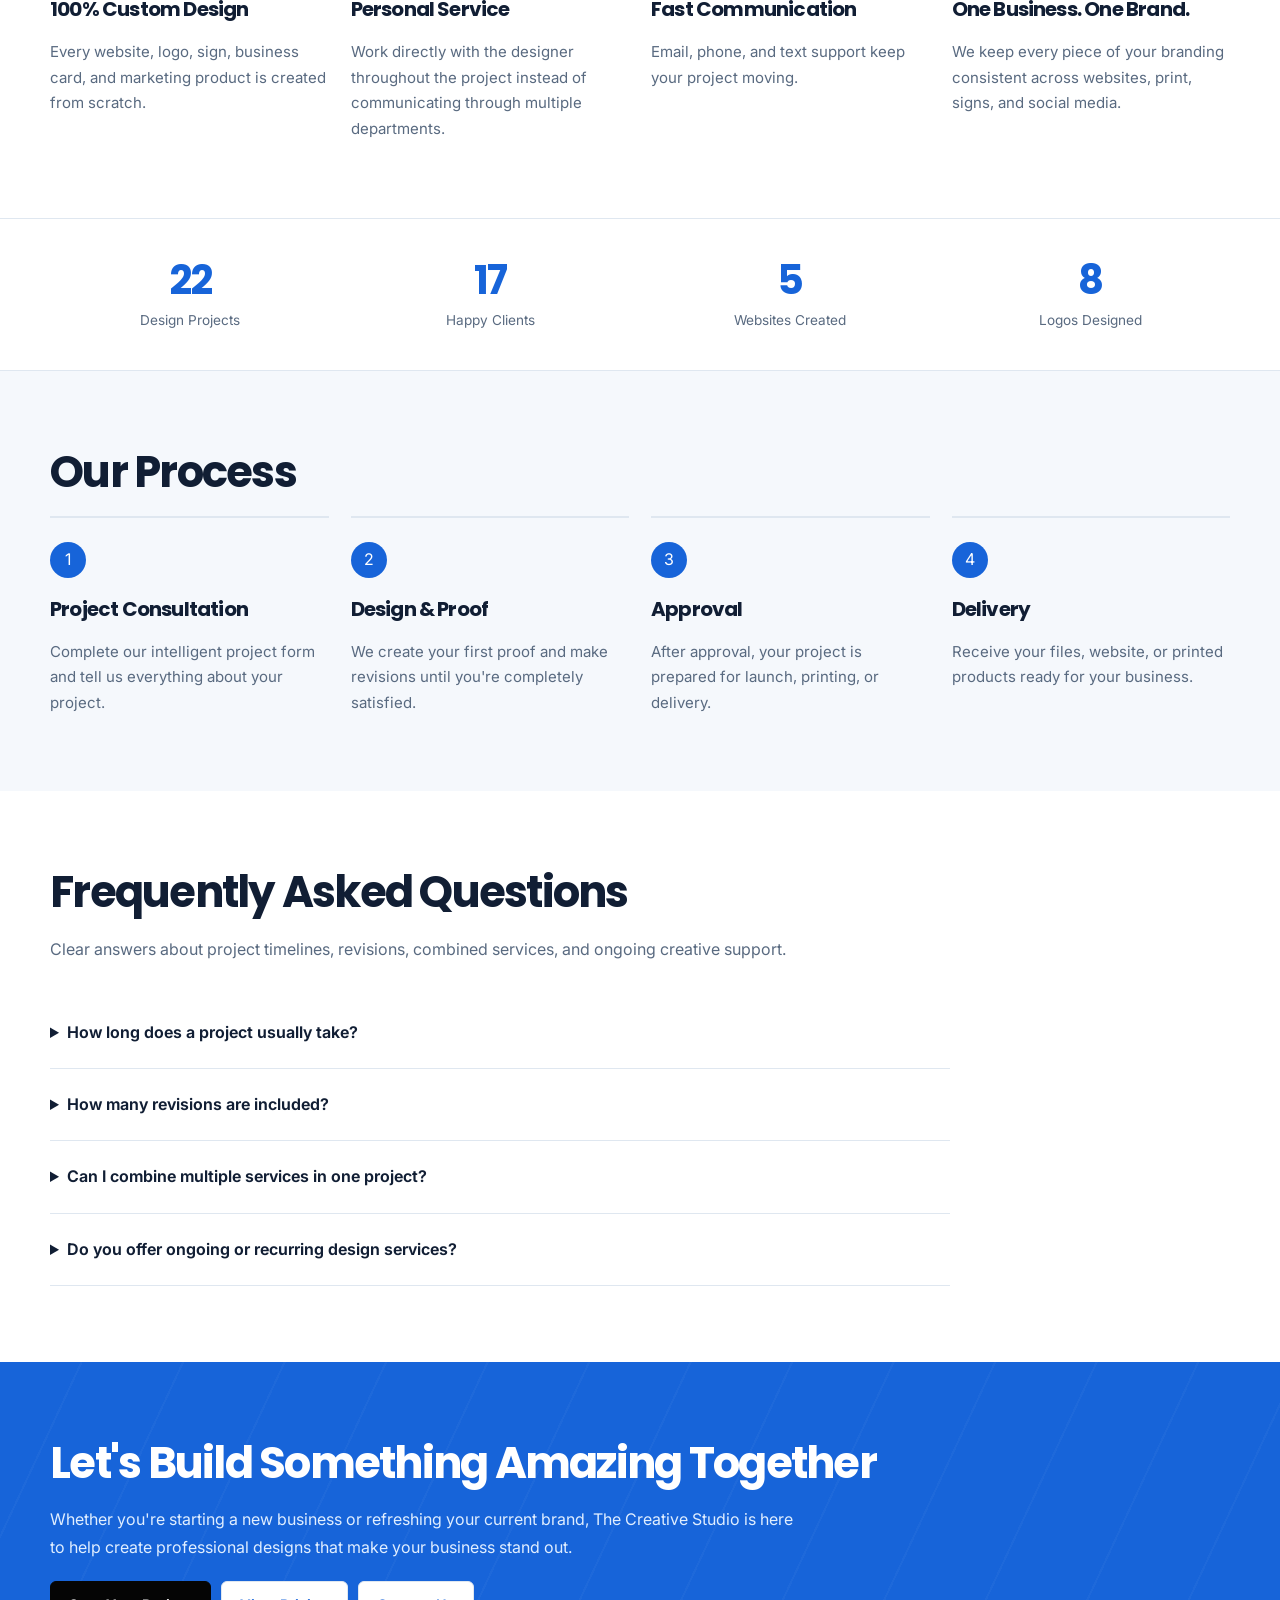
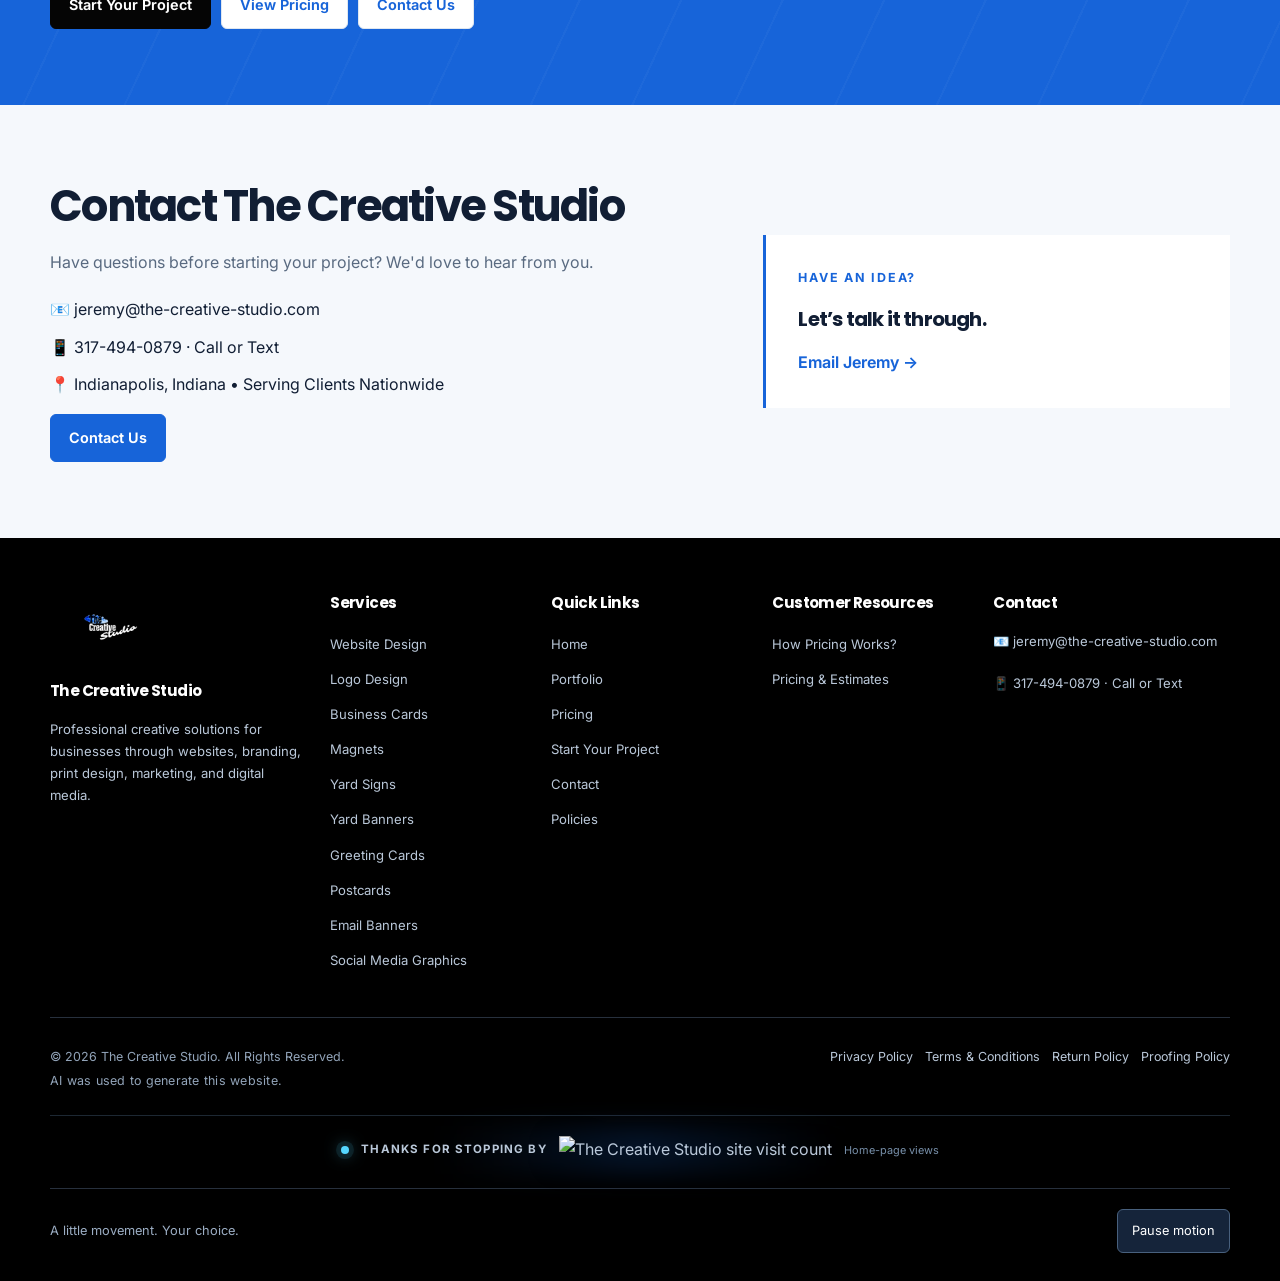
==== commit 2c95074b: "Add files via upload" ====
--- a/index.html
+++ b/index.html
@@ -636,6 +636,7 @@
 <p>
       © 2026 The Creative Studio. All Rights Reserved.
      </p>
+<p class="ai-disclosure">AI was used to generate this website.</p>
 <div class="footer-links">
 <a href="policies.html">
        Privacy Policy
--- a/CSS/site.css
+++ b/CSS/site.css
@@ -1154,7 +1154,7 @@
 #about>.container>h2,#about>.container>.tcs-kicker,#about>.container>p{text-align:center}#about>.container>p{max-width:900px;margin:0 auto 30px}.about-grid,.why-grid,.process-grid{display:grid;gap:22px}.about-grid{grid-template-columns:repeat(3,minmax(0,1fr))}.about-card{background:var(--paper);border-radius:8px;padding:26px}.about-card p{font-size:.95rem;margin:0}.why-grid,.process-grid{grid-template-columns:repeat(4,minmax(0,1fr))}.why-card,.process-step{border-top:2px solid var(--line);padding-top:24px}.why-card p,.process-step p{font-size:.94rem;margin:0}.process-step>span{display:inline-flex;align-items:center;justify-content:center;width:36px;height:36px;background:var(--blue);color:white;border-radius:50%;margin-bottom:20px}
 #services,#process{background:var(--paper)}.tcs-section-heading{display:grid;grid-template-columns:1.2fr 1fr;align-items:end;gap:50px;margin-bottom:32px}.tcs-section-heading p{margin:0}.tcs-service-overview,.services-grid{display:grid;grid-template-columns:repeat(3,minmax(0,1fr));gap:22px}.tcs-service-lead{display:flex;flex-direction:column;background:white;border:1px solid var(--line);border-radius:9px;padding:30px}.tcs-service-number{color:var(--blue);font-size:.8rem;letter-spacing:.1em;font-weight:700;margin-bottom:28px}.tcs-service-lead h3{font-size:1.6rem}.tcs-service-lead p{font-size:.95rem}.tcs-service-lead>a{display:flex;justify-content:space-between;gap:12px;border-top:1px solid var(--line);padding-top:18px;margin-top:auto;color:var(--blue);font-size:.88rem;font-weight:650}.tcs-service-directory{margin-top:24px}.tcs-service-directory summary{padding:18px 0;font-weight:650;color:var(--blue)}.service-card{padding:24px;background:white;border:1px solid var(--line);border-radius:8px}.service-card p{font-size:.92rem}.service-card a{color:var(--blue);font-size:.88rem;font-weight:650}
 #statistics{padding:38px 0;border-block:1px solid var(--line)}.stats-grid{display:grid;grid-template-columns:repeat(4,minmax(0,1fr));gap:20px;text-align:center}.stat-card h2{font-size:2.5rem;color:var(--blue);margin-bottom:6px}.stat-card p{font-size:.85rem;margin:0}.faq-container{max-width:900px}.home-faq{border-bottom:1px solid var(--line);padding:0}.home-faq summary{padding:22px 0;font-weight:650;min-height:48px}.home-faq p{max-width:830px;font-size:.96rem;padding-bottom:8px}#final-cta{background:var(--blue);color:white}#final-cta p{color:#e0eeff;max-width:760px}#final-cta .primary{background:white;color:var(--blue)}#final-cta .secondary{background:transparent;border-color:#8ab9ff;color:white}#contact-preview{background:var(--paper)}.contact-grid{display:grid;grid-template-columns:1.4fr 1fr;gap:60px;align-items:center}.contact-list{padding:0;list-style:none;overflow-wrap:anywhere}.contact-list li{margin:10px 0}.home-contact-note{padding:32px;border-left:3px solid var(--blue);background:white}.home-contact-note a{color:var(--blue);font-weight:650}
-#site-footer{padding:56px 0 28px;background:#000;color:white}.footer-grid{display:grid;grid-template-columns:1.3fr 1fr 1fr 1fr 1.2fr;gap:24px}.footer-logo{width:110px;height:70px;object-fit:contain;margin-bottom:18px}.footer-column h3{font-size:.95rem}.footer-column p,.footer-column a{font-size:.82rem;color:#bac8d9;overflow-wrap:anywhere}.footer-column ul{padding:0;list-style:none}.footer-column li{margin-bottom:8px}.footer-column a:hover{color:#91c7ff}hr{border:0;border-top:1px solid #27303d;margin:28px 0}.footer-bottom{display:flex;justify-content:space-between;gap:20px}.footer-bottom p{font-size:.78rem;color:#92a4b9}.footer-links{display:flex;gap:12px;flex-wrap:wrap;font-size:.78rem;color:#bac8d9}
+#site-footer{padding:56px 0 28px;background:#000;color:white}.footer-grid{display:grid;grid-template-columns:1.3fr 1fr 1fr 1fr 1.2fr;gap:24px}.footer-logo{width:110px;height:70px;object-fit:contain;margin-bottom:18px}.footer-column h3{font-size:.95rem}.footer-column p,.footer-column a{font-size:.82rem;color:#bac8d9;overflow-wrap:anywhere}.footer-column ul{padding:0;list-style:none}.footer-column li{margin-bottom:8px}.footer-column a:hover{color:#91c7ff}hr{border:0;border-top:1px solid #27303d;margin:28px 0}.footer-bottom{display:flex;justify-content:space-between;gap:20px}.footer-bottom p{font-size:.78rem;color:#92a4b9}.footer-bottom .ai-disclosure{margin:.35rem 0 0;color:#6f849d;font-size:.7rem;letter-spacing:.02em}.footer-links{display:flex;gap:12px;flex-wrap:wrap;font-size:.78rem;color:#bac8d9}
 .tcs-reading-progress{position:absolute;bottom:-1px;left:0;right:0;height:3px;background:linear-gradient(90deg,var(--blue),#65c8ff);transform-origin:left;pointer-events:none}.tcs-hero-accent{position:absolute;inset:0;z-index:-1;pointer-events:none;background:radial-gradient(ellipse at 80% 35%,#8dceff30,transparent 60%)}.tcs-interactive-card{position:relative}.tcs-interactive-card:after{content:"";position:absolute;inset:0;border-radius:inherit;pointer-events:none;opacity:0;background:radial-gradient(240px at var(--tcs-x,50%) var(--tcs-y,50%),#66b4ff20,transparent)}html[data-tcs-motion=on] .tcs-interactive-card:hover:after{opacity:1}.tcs-motion-panel{display:flex;justify-content:space-between;align-items:center;gap:20px;margin-top:24px;padding-top:20px;border-top:1px solid #27303d;color:#9caec4;font-size:.8rem}.tcs-motion-toggle{padding:10px 14px;min-height:44px;background:#15243a;border:1px solid #48607d;border-radius:6px;color:white}.tcs-motion-toggle:disabled{opacity:.6}
 @media(max-width:1150px){.tcs-brand small{display:none}.tcs-links{gap:10px}.tcs-brand strong{font-size:.95rem}.tcs-links a{font-size:.78rem}.hero-content{gap:30px}.footer-grid{grid-template-columns:repeat(3,minmax(0,1fr))}}
 @media(max-width:1000px){.tcs-nav{min-height:76px}.tcs-brand img{width:48px;height:48px}.tcs-nav-enhanced .tcs-menu{display:block}.tcs-nav-enhanced .tcs-links{display:none;position:absolute;top:76px;left:0;right:0;max-height:calc(100vh - 76px);overflow:auto;background:white;padding:22px;border-bottom:1px solid var(--line)}.tcs-nav-enhanced .tcs-links.tcs-open{display:block}.tcs-links a{font-size:.9rem}.tcs-submenu-toggle{float:right}.tcs-submenu{position:static;width:100%;box-shadow:none;clear:both}.tcs-links li{margin:4px 0}.tcs-links .tcs-start{display:flex}.tcs-nav:not(:has(.tcs-menu)){flex-wrap:wrap}.why-grid,.process-grid{grid-template-columns:repeat(2,minmax(0,1fr))}.tcs-service-lead{padding:24px}.tcs-service-lead h3{font-size:1.35rem}}
@@ -1363,3 +1363,10 @@
 .tcs-submenu{max-height:min(70vh,600px);overflow-y:auto}
 @media(max-width:1000px){.tcs-nav-enhanced .tcs-links{max-height:calc(100dvh - 76px);overscroll-behavior:contain}.tcs-submenu{max-height:none}}
 }
+
+/* Keep the AI disclosure directly below the copyright in every footer. */
+.footer-bottom{display:grid;grid-template-columns:minmax(0,1fr) auto;align-items:start;column-gap:20px;row-gap:2px}
+.footer-bottom>p:not(.ai-disclosure){grid-column:1;grid-row:1;margin-bottom:0}
+.footer-bottom>.ai-disclosure{grid-column:1;grid-row:2;margin-top:0}
+.footer-bottom>.footer-links{grid-column:2;grid-row:1 / span 2}
+@media(max-width:700px){.footer-bottom{display:flex;flex-direction:column;align-items:flex-start}.footer-bottom>.ai-disclosure{order:2}.footer-bottom>.footer-links{order:3}}
--- a/CSS/site.css
+++ b/CSS/site.css
@@ -1154,7 +1154,7 @@
 #about>.container>h2,#about>.container>.tcs-kicker,#about>.container>p{text-align:center}#about>.container>p{max-width:900px;margin:0 auto 30px}.about-grid,.why-grid,.process-grid{display:grid;gap:22px}.about-grid{grid-template-columns:repeat(3,minmax(0,1fr))}.about-card{background:var(--paper);border-radius:8px;padding:26px}.about-card p{font-size:.95rem;margin:0}.why-grid,.process-grid{grid-template-columns:repeat(4,minmax(0,1fr))}.why-card,.process-step{border-top:2px solid var(--line);padding-top:24px}.why-card p,.process-step p{font-size:.94rem;margin:0}.process-step>span{display:inline-flex;align-items:center;justify-content:center;width:36px;height:36px;background:var(--blue);color:white;border-radius:50%;margin-bottom:20px}
 #services,#process{background:var(--paper)}.tcs-section-heading{display:grid;grid-template-columns:1.2fr 1fr;align-items:end;gap:50px;margin-bottom:32px}.tcs-section-heading p{margin:0}.tcs-service-overview,.services-grid{display:grid;grid-template-columns:repeat(3,minmax(0,1fr));gap:22px}.tcs-service-lead{display:flex;flex-direction:column;background:white;border:1px solid var(--line);border-radius:9px;padding:30px}.tcs-service-number{color:var(--blue);font-size:.8rem;letter-spacing:.1em;font-weight:700;margin-bottom:28px}.tcs-service-lead h3{font-size:1.6rem}.tcs-service-lead p{font-size:.95rem}.tcs-service-lead>a{display:flex;justify-content:space-between;gap:12px;border-top:1px solid var(--line);padding-top:18px;margin-top:auto;color:var(--blue);font-size:.88rem;font-weight:650}.tcs-service-directory{margin-top:24px}.tcs-service-directory summary{padding:18px 0;font-weight:650;color:var(--blue)}.service-card{padding:24px;background:white;border:1px solid var(--line);border-radius:8px}.service-card p{font-size:.92rem}.service-card a{color:var(--blue);font-size:.88rem;font-weight:650}
 #statistics{padding:38px 0;border-block:1px solid var(--line)}.stats-grid{display:grid;grid-template-columns:repeat(4,minmax(0,1fr));gap:20px;text-align:center}.stat-card h2{font-size:2.5rem;color:var(--blue);margin-bottom:6px}.stat-card p{font-size:.85rem;margin:0}.faq-container{max-width:900px}.home-faq{border-bottom:1px solid var(--line);padding:0}.home-faq summary{padding:22px 0;font-weight:650;min-height:48px}.home-faq p{max-width:830px;font-size:.96rem;padding-bottom:8px}#final-cta{background:var(--blue);color:white}#final-cta p{color:#e0eeff;max-width:760px}#final-cta .primary{background:white;color:var(--blue)}#final-cta .secondary{background:transparent;border-color:#8ab9ff;color:white}#contact-preview{background:var(--paper)}.contact-grid{display:grid;grid-template-columns:1.4fr 1fr;gap:60px;align-items:center}.contact-list{padding:0;list-style:none;overflow-wrap:anywhere}.contact-list li{margin:10px 0}.home-contact-note{padding:32px;border-left:3px solid var(--blue);background:white}.home-contact-note a{color:var(--blue);font-weight:650}
-#site-footer{padding:56px 0 28px;background:#000;color:white}.footer-grid{display:grid;grid-template-columns:1.3fr 1fr 1fr 1fr 1.2fr;gap:24px}.footer-logo{width:110px;height:70px;object-fit:contain;margin-bottom:18px}.footer-column h3{font-size:.95rem}.footer-column p,.footer-column a{font-size:.82rem;color:#bac8d9;overflow-wrap:anywhere}.footer-column ul{padding:0;list-style:none}.footer-column li{margin-bottom:8px}.footer-column a:hover{color:#91c7ff}hr{border:0;border-top:1px solid #27303d;margin:28px 0}.footer-bottom{display:flex;justify-content:space-between;gap:20px}.footer-bottom p{font-size:.78rem;color:#92a4b9}.footer-links{display:flex;gap:12px;flex-wrap:wrap;font-size:.78rem;color:#bac8d9}
+#site-footer{padding:56px 0 28px;background:#000;color:white}.footer-grid{display:grid;grid-template-columns:1.3fr 1fr 1fr 1fr 1.2fr;gap:24px}.footer-logo{width:110px;height:70px;object-fit:contain;margin-bottom:18px}.footer-column h3{font-size:.95rem}.footer-column p,.footer-column a{font-size:.82rem;color:#bac8d9;overflow-wrap:anywhere}.footer-column ul{padding:0;list-style:none}.footer-column li{margin-bottom:8px}.footer-column a:hover{color:#91c7ff}hr{border:0;border-top:1px solid #27303d;margin:28px 0}.footer-bottom{display:flex;justify-content:space-between;gap:20px}.footer-bottom p{font-size:.78rem;color:#92a4b9}.footer-bottom .ai-disclosure{margin:.35rem 0 0;color:#6f849d;font-size:.7rem;letter-spacing:.02em}.footer-links{display:flex;gap:12px;flex-wrap:wrap;font-size:.78rem;color:#bac8d9}
 .tcs-reading-progress{position:absolute;bottom:-1px;left:0;right:0;height:3px;background:linear-gradient(90deg,var(--blue),#65c8ff);transform-origin:left;pointer-events:none}.tcs-hero-accent{position:absolute;inset:0;z-index:-1;pointer-events:none;background:radial-gradient(ellipse at 80% 35%,#8dceff30,transparent 60%)}.tcs-interactive-card{position:relative}.tcs-interactive-card:after{content:"";position:absolute;inset:0;border-radius:inherit;pointer-events:none;opacity:0;background:radial-gradient(240px at var(--tcs-x,50%) var(--tcs-y,50%),#66b4ff20,transparent)}html[data-tcs-motion=on] .tcs-interactive-card:hover:after{opacity:1}.tcs-motion-panel{display:flex;justify-content:space-between;align-items:center;gap:20px;margin-top:24px;padding-top:20px;border-top:1px solid #27303d;color:#9caec4;font-size:.8rem}.tcs-motion-toggle{padding:10px 14px;min-height:44px;background:#15243a;border:1px solid #48607d;border-radius:6px;color:white}.tcs-motion-toggle:disabled{opacity:.6}
 @media(max-width:1150px){.tcs-brand small{display:none}.tcs-links{gap:10px}.tcs-brand strong{font-size:.95rem}.tcs-links a{font-size:.78rem}.hero-content{gap:30px}.footer-grid{grid-template-columns:repeat(3,minmax(0,1fr))}}
 @media(max-width:1000px){.tcs-nav{min-height:76px}.tcs-brand img{width:48px;height:48px}.tcs-nav-enhanced .tcs-menu{display:block}.tcs-nav-enhanced .tcs-links{display:none;position:absolute;top:76px;left:0;right:0;max-height:calc(100vh - 76px);overflow:auto;background:white;padding:22px;border-bottom:1px solid var(--line)}.tcs-nav-enhanced .tcs-links.tcs-open{display:block}.tcs-links a{font-size:.9rem}.tcs-submenu-toggle{float:right}.tcs-submenu{position:static;width:100%;box-shadow:none;clear:both}.tcs-links li{margin:4px 0}.tcs-links .tcs-start{display:flex}.tcs-nav:not(:has(.tcs-menu)){flex-wrap:wrap}.why-grid,.process-grid{grid-template-columns:repeat(2,minmax(0,1fr))}.tcs-service-lead{padding:24px}.tcs-service-lead h3{font-size:1.35rem}}
@@ -1363,3 +1363,10 @@
 .tcs-submenu{max-height:min(70vh,600px);overflow-y:auto}
 @media(max-width:1000px){.tcs-nav-enhanced .tcs-links{max-height:calc(100dvh - 76px);overscroll-behavior:contain}.tcs-submenu{max-height:none}}
 }
+
+/* Keep the AI disclosure directly below the copyright in every footer. */
+.footer-bottom{display:grid;grid-template-columns:minmax(0,1fr) auto;align-items:start;column-gap:20px;row-gap:2px}
+.footer-bottom>p:not(.ai-disclosure){grid-column:1;grid-row:1;margin-bottom:0}
+.footer-bottom>.ai-disclosure{grid-column:1;grid-row:2;margin-top:0}
+.footer-bottom>.footer-links{grid-column:2;grid-row:1 / span 2}
+@media(max-width:700px){.footer-bottom{display:flex;flex-direction:column;align-items:flex-start}.footer-bottom>.ai-disclosure{order:2}.footer-bottom>.footer-links{order:3}}
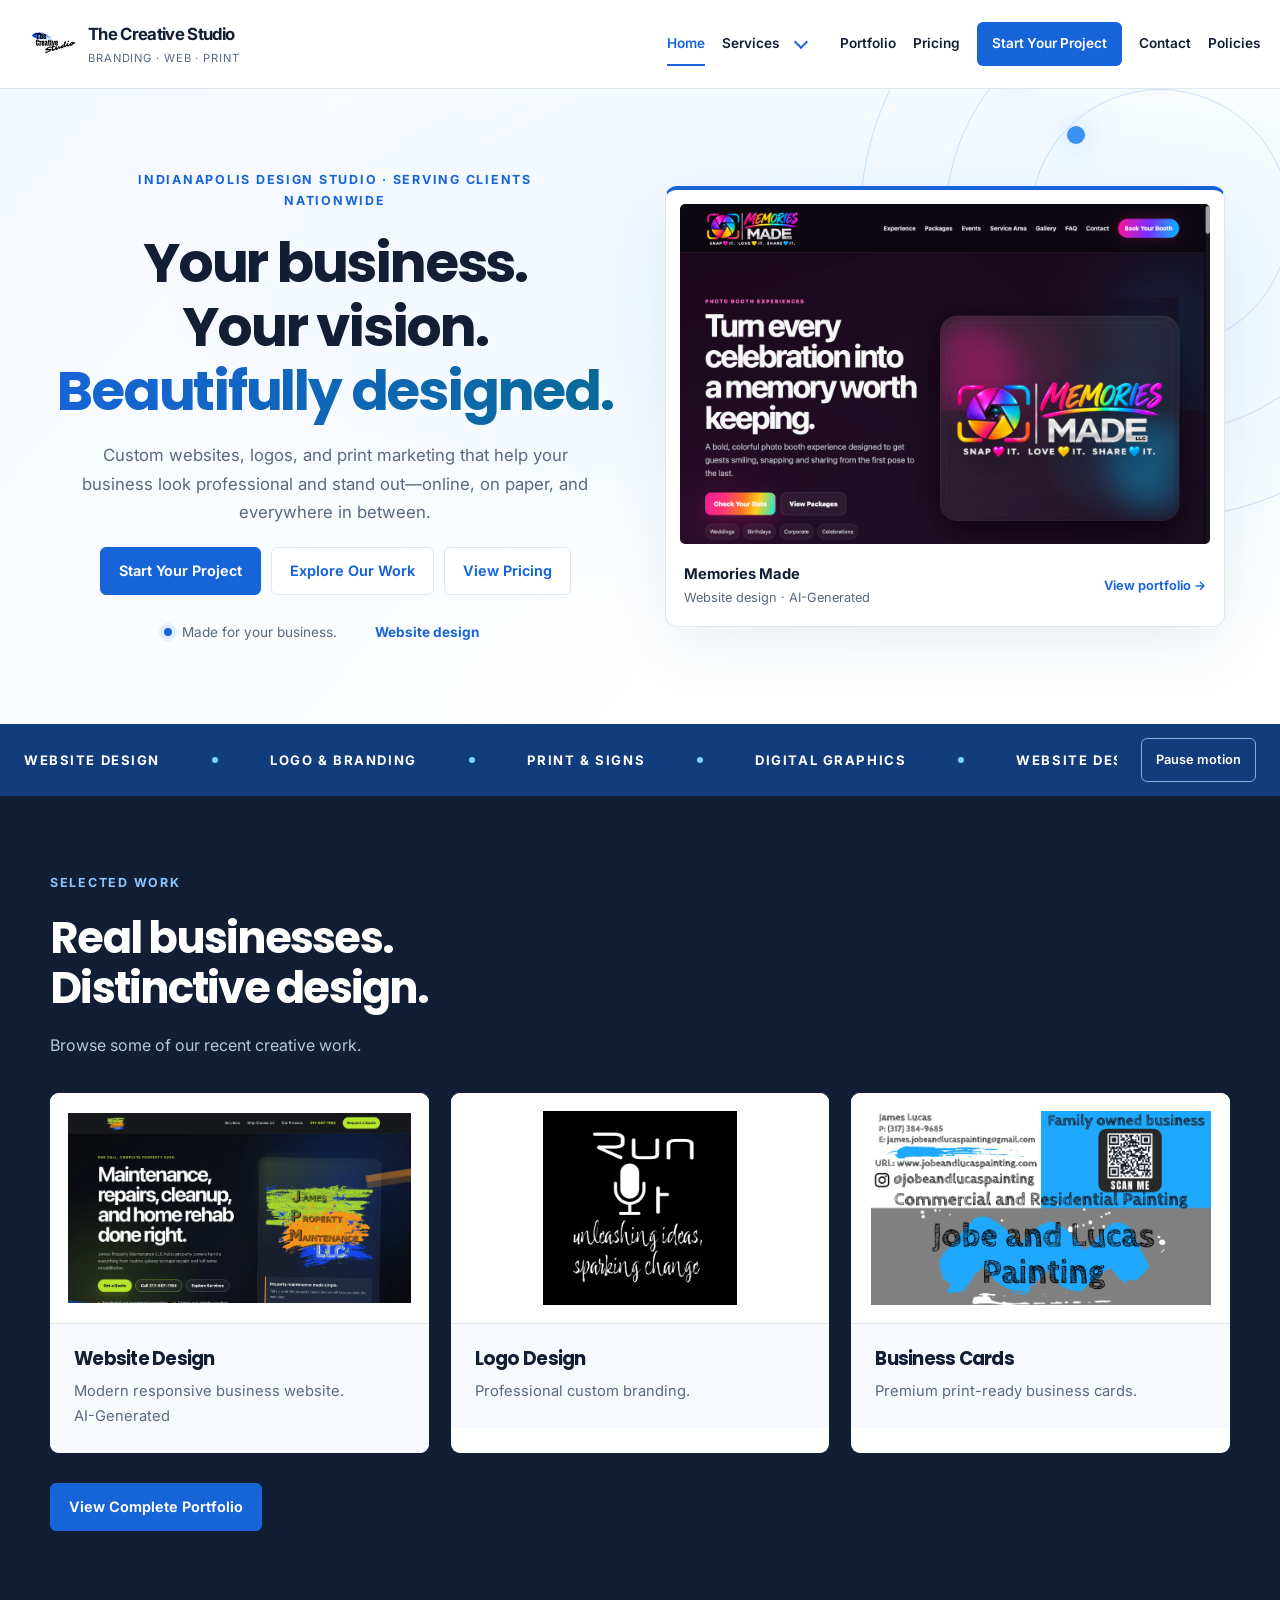
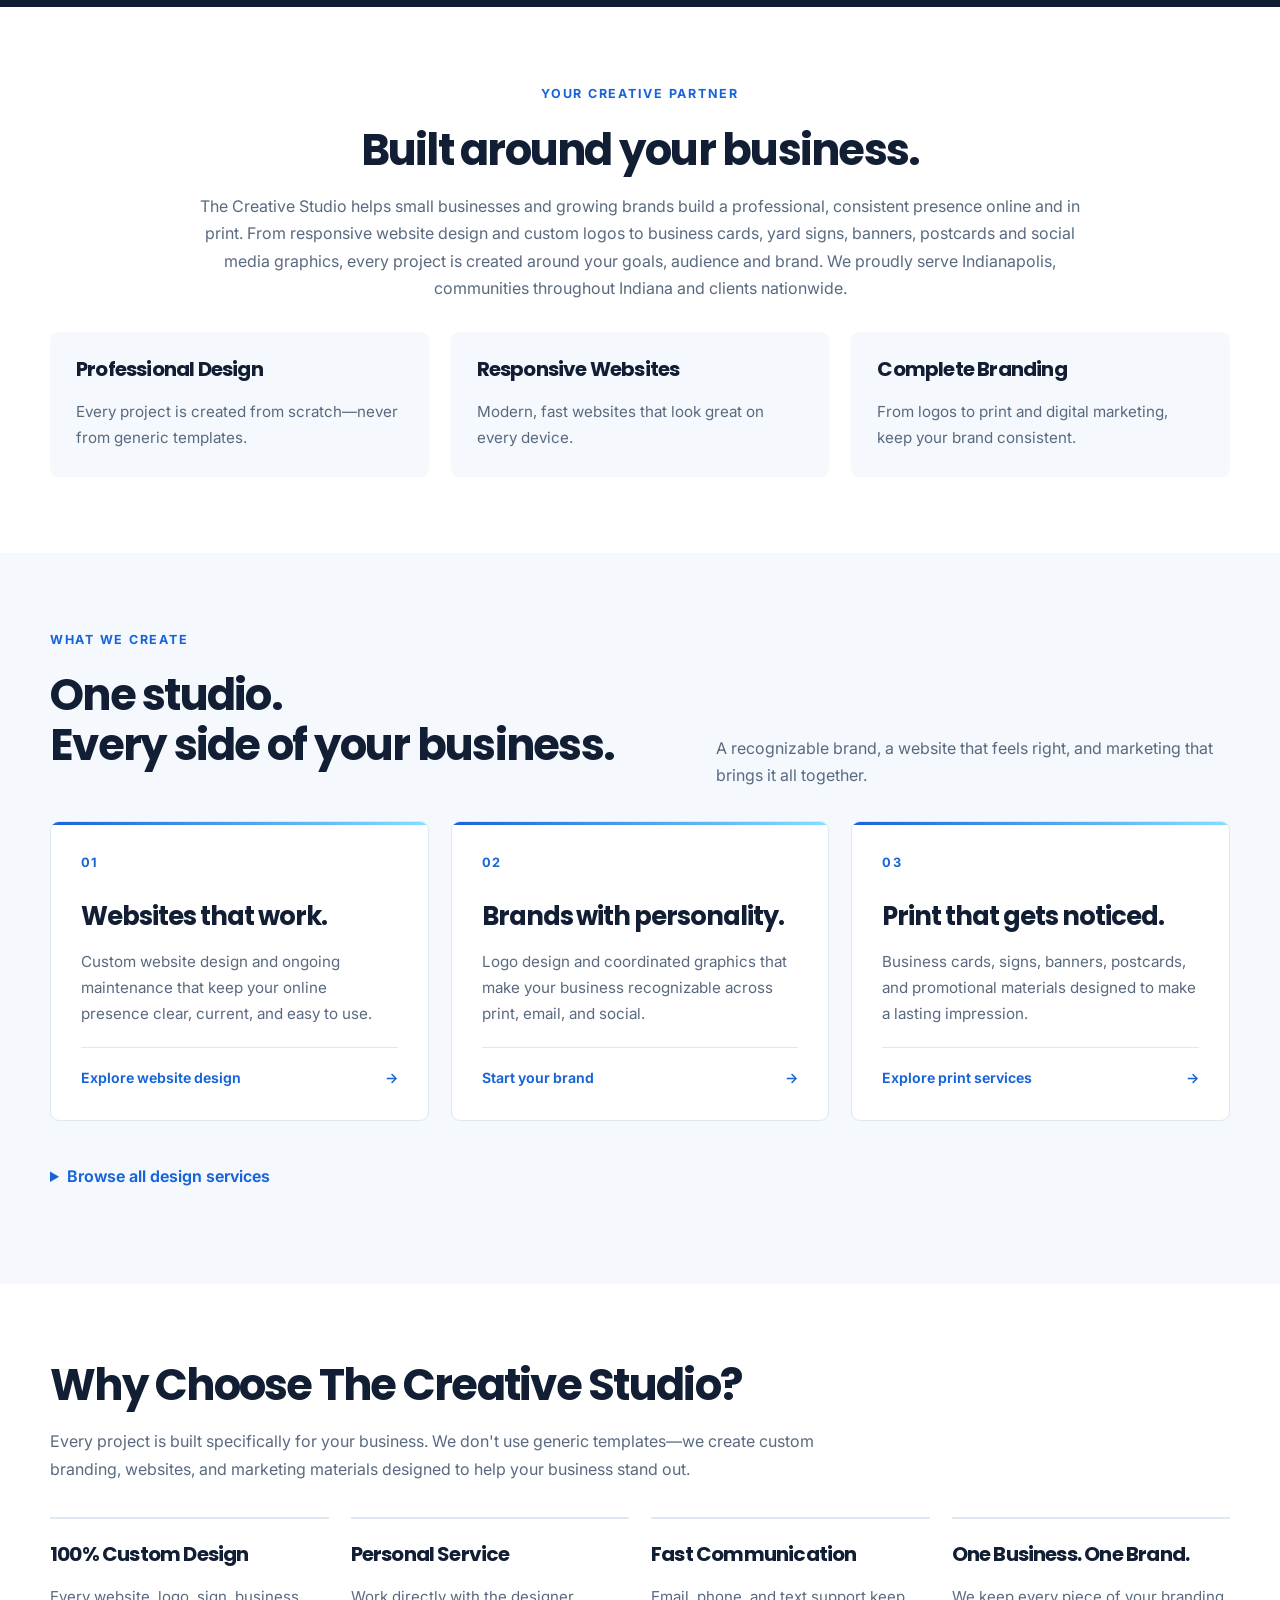
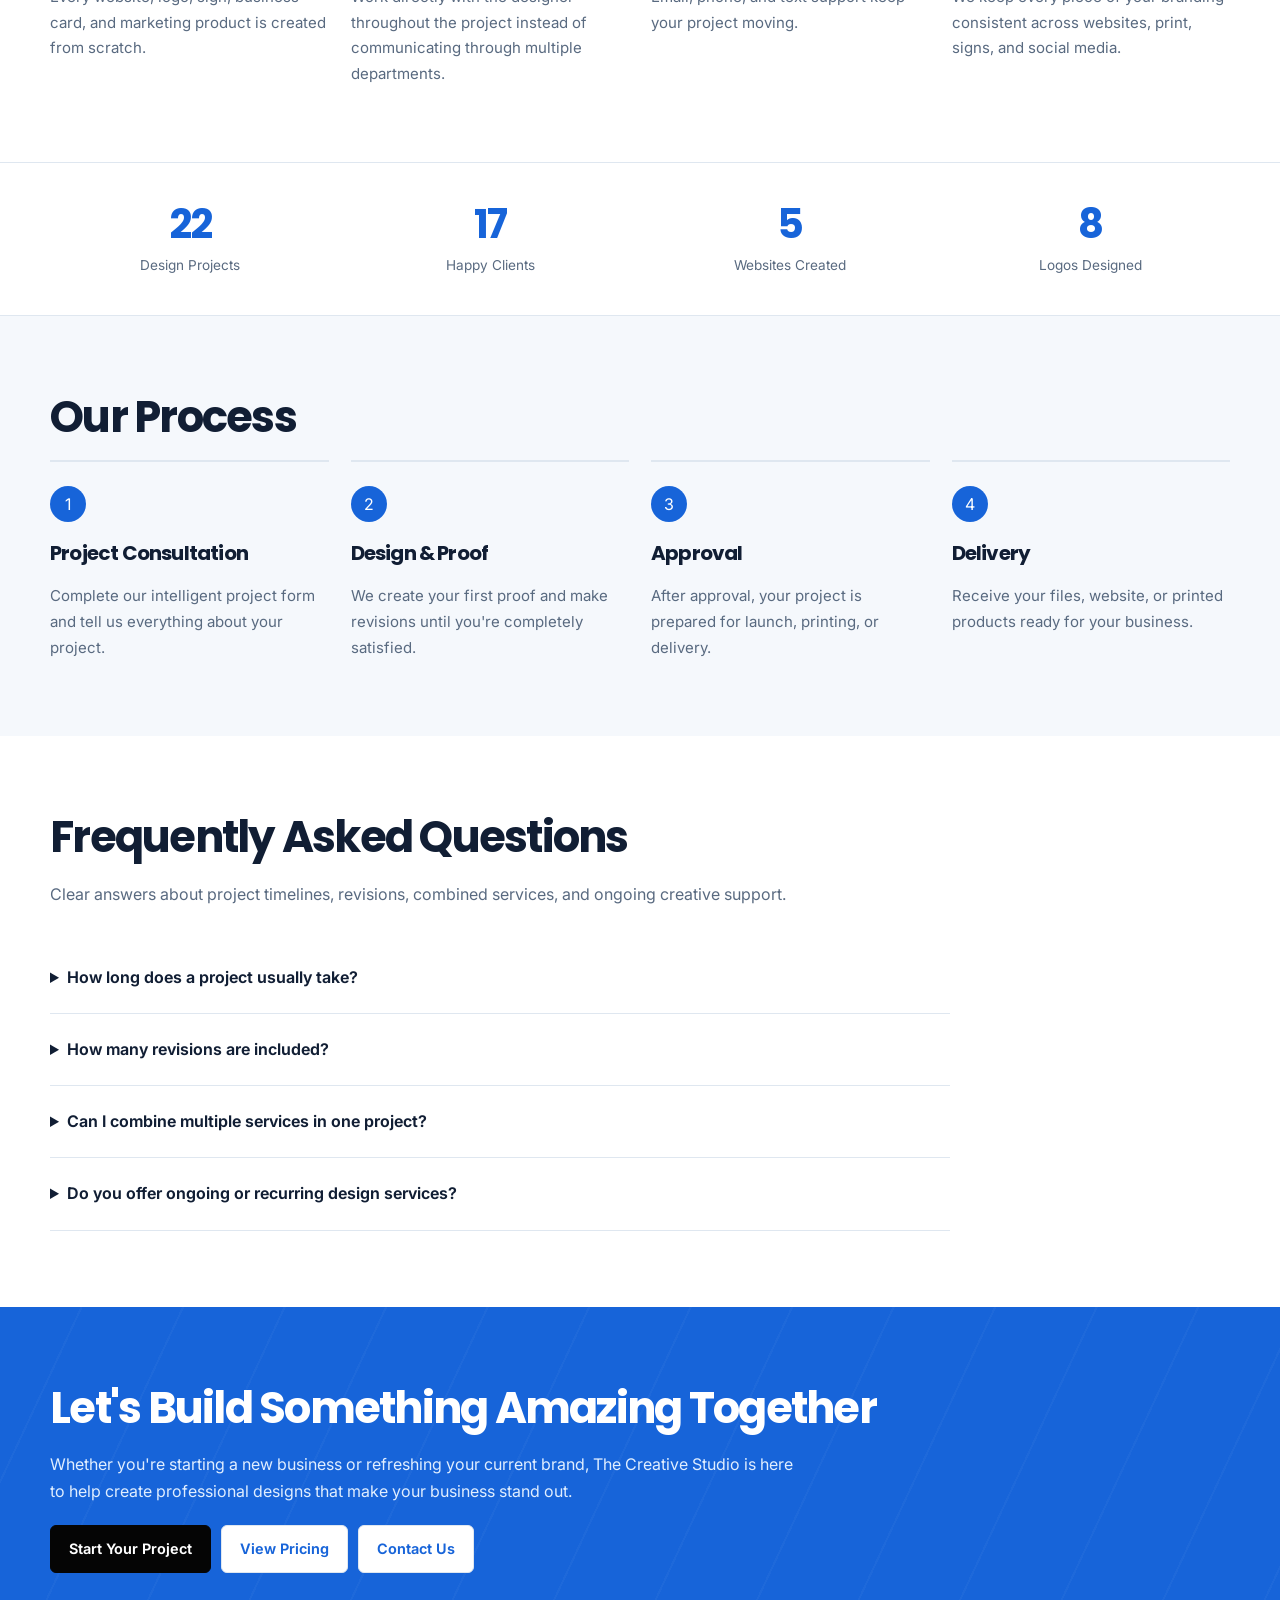
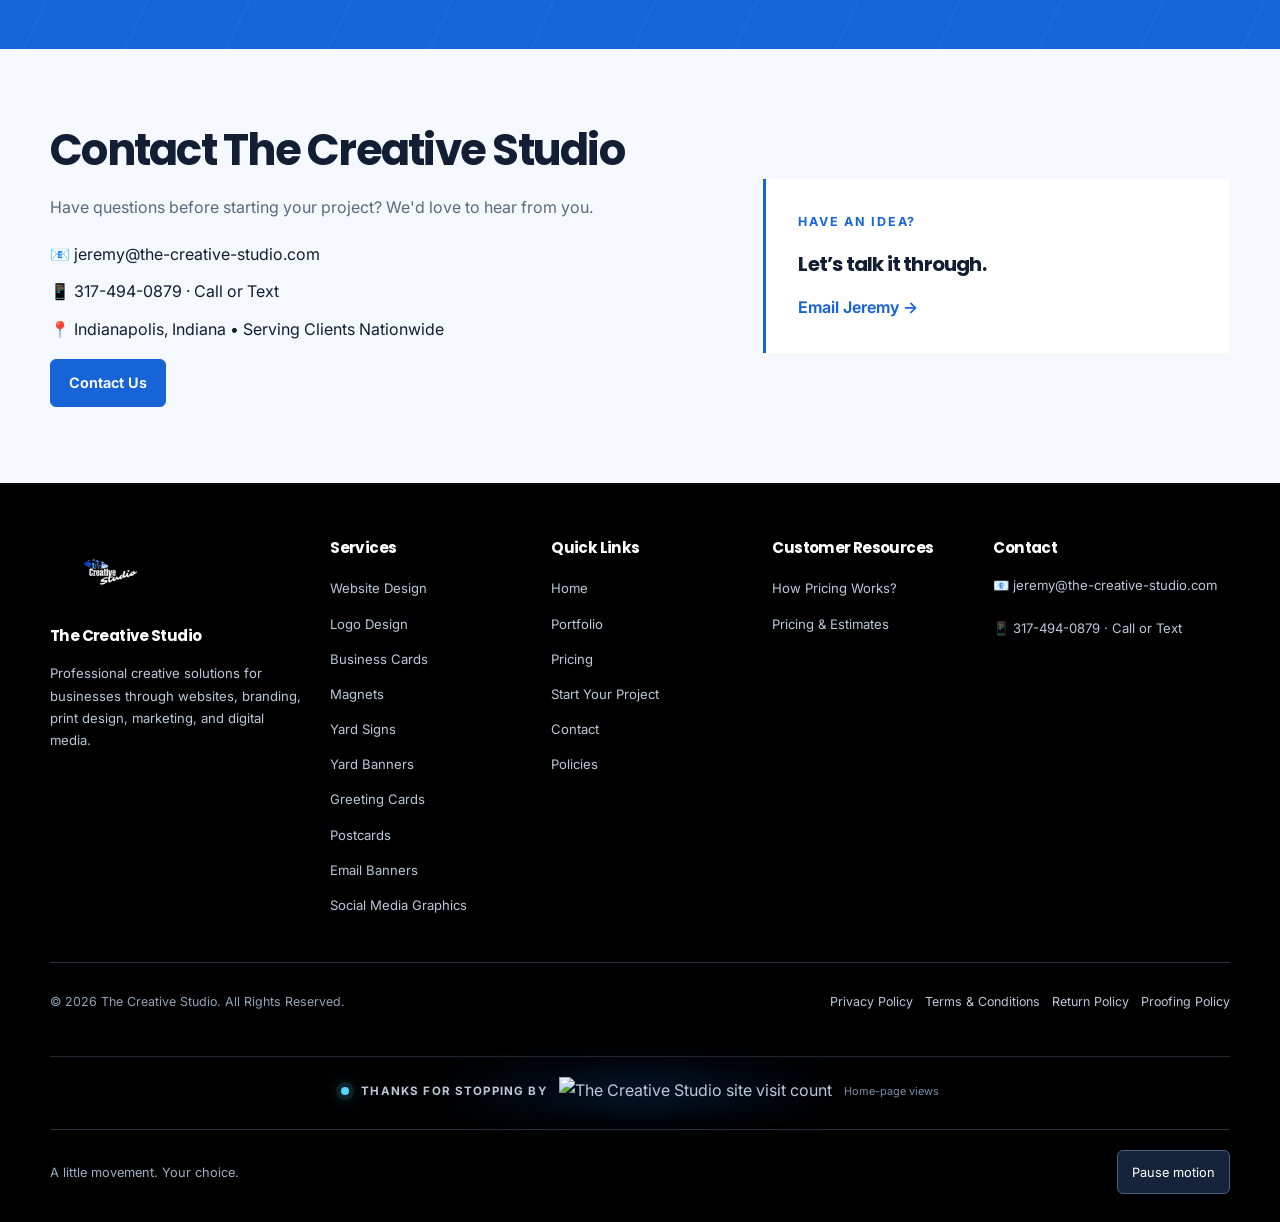
==== commit 4da6deb2: "Add files via upload" ====
--- a/index.html
+++ b/index.html
@@ -37,7 +37,7 @@
 
 
 
-<title>Website &amp; Graphic Design in Indianapolis | The Creative Studio</title><meta content="Indianapolis website design, logos, branding, business cards, signs and marketing graphics. Explore our work and request a custom project estimate." name="description"/><meta content="index, follow, max-image-preview:large" name="robots"/><link href="https://www.the-creative-studio.com/" rel="canonical"/><meta content="website" property="og:type"/><meta content="Website &amp; Graphic Design in Indianapolis | The Creative Studio" property="og:title"/><meta content="Indianapolis website design, logos, branding, business cards, signs and marketing graphics. Explore our work and request a custom project estimate." property="og:description"/><meta content="https://www.the-creative-studio.com/" property="og:url"/><meta content="The Creative Studio" property="og:site_name"/><meta content="https://www.the-creative-studio.com/logo.png" property="og:image"/><meta content="The Creative Studio logo" property="og:image:alt"/><meta content="summary" name="twitter:card"/><meta content="Website &amp; Graphic Design in Indianapolis | The Creative Studio" name="twitter:title"/><meta content="Indianapolis website design, logos, branding, business cards, signs and marketing graphics. Explore our work and request a custom project estimate." name="twitter:description"/><meta content="https://www.the-creative-studio.com/logo.png" name="twitter:image"/><link href="assets/logo.webp" rel="icon" type="image/webp"/><script type="application/ld+json">{"@context": "https://schema.org", "@graph": [{"@type": "Organization", "@id": "https://www.the-creative-studio.com/#studio", "name": "The Creative Studio", "url": "https://www.the-creative-studio.com/", "logo": "https://www.the-creative-studio.com/logo.png", "email": "jeremy@the-creative-studio.com", "telephone": "+1-317-494-0879"}, {"@type": "WebSite", "@id": "https://www.the-creative-studio.com/#website", "url": "https://www.the-creative-studio.com/", "name": "The Creative Studio", "publisher": {"@id": "https://www.the-creative-studio.com/#studio"}}, {"@context": "https://schema.org", "@type": "WebPage", "name": "Website & Graphic Design in Indianapolis | The Creative Studio", "description": "Indianapolis website design, logos, branding, business cards, signs and marketing graphics. Explore our work and request a custom project estimate.", "url": "https://www.the-creative-studio.com/", "isPartOf": {"@id": "https://www.the-creative-studio.com/#website"}}]}</script><link as="image" fetchpriority="high" href="assets/MakingMemories.png" rel="preload" type="image/png"/><link href="CSS/site.css?v=29c79e805c43" rel="stylesheet"/><link href="CSS/pages/index.css?v=c0441bce33ba" rel="stylesheet"/>
+<title>Website &amp; Graphic Design in Indianapolis | The Creative Studio</title><meta content="Indianapolis website design, logos, branding, business cards, signs and marketing graphics. Explore our work and request a custom project estimate." name="description"/><meta content="index, follow, max-image-preview:large" name="robots"/><link href="https://www.the-creative-studio.com/" rel="canonical"/><meta content="website" property="og:type"/><meta content="Website &amp; Graphic Design in Indianapolis | The Creative Studio" property="og:title"/><meta content="Indianapolis website design, logos, branding, business cards, signs and marketing graphics. Explore our work and request a custom project estimate." property="og:description"/><meta content="https://www.the-creative-studio.com/" property="og:url"/><meta content="The Creative Studio" property="og:site_name"/><meta content="https://www.the-creative-studio.com/logo.png" property="og:image"/><meta content="The Creative Studio logo" property="og:image:alt"/><meta content="summary" name="twitter:card"/><meta content="Website &amp; Graphic Design in Indianapolis | The Creative Studio" name="twitter:title"/><meta content="Indianapolis website design, logos, branding, business cards, signs and marketing graphics. Explore our work and request a custom project estimate." name="twitter:description"/><meta content="https://www.the-creative-studio.com/logo.png" name="twitter:image"/><link href="assets/logo.webp" rel="icon" type="image/webp"/><script type="application/ld+json">{"@context": "https://schema.org", "@graph": [{"@type": "Organization", "@id": "https://www.the-creative-studio.com/#studio", "name": "The Creative Studio", "url": "https://www.the-creative-studio.com/", "logo": "https://www.the-creative-studio.com/logo.png", "email": "jeremy@the-creative-studio.com", "telephone": "+1-317-494-0879"}, {"@type": "WebSite", "@id": "https://www.the-creative-studio.com/#website", "url": "https://www.the-creative-studio.com/", "name": "The Creative Studio", "publisher": {"@id": "https://www.the-creative-studio.com/#studio"}}, {"@context": "https://schema.org", "@type": "WebPage", "name": "Website & Graphic Design in Indianapolis | The Creative Studio", "description": "Indianapolis website design, logos, branding, business cards, signs and marketing graphics. Explore our work and request a custom project estimate.", "url": "https://www.the-creative-studio.com/", "isPartOf": {"@id": "https://www.the-creative-studio.com/#website"}}]}</script><link as="image" fetchpriority="high" href="assets/MemoriesMade.png" rel="preload" type="image/png"/><link href="CSS/site.css?v=29c79e805c43" rel="stylesheet"/><link href="CSS/pages/index.css?v=c0441bce33ba" rel="stylesheet"/>
 
 
 <script defer src="JS/refinement.js?v=ea9358e19d00"></script>
@@ -47,10 +47,9 @@
 <script defer src="JS/home-interactions.js?v=96656e8bddf1"></script>
 </head>
 <body>
-<div aria-label="Secure online payment" class="tcs-pay-ribbon" role="region"><span>Ready to pay?</span><a href="https://square.link/u/2D9QuZ8g" rel="noopener noreferrer" target="_blank">Pay Now</a></div>
 <header class="tcs-header"><nav aria-label="Main navigation" class="tcs-nav"><a class="tcs-brand" href="index.html"><img alt="The Creative Studio logo" decoding="async" height="64" loading="eager" src="assets/logo.webp" width="64"/><span><strong>The Creative Studio</strong><small>BRANDING · WEB · PRINT</small></span></a><button aria-controls="tcs-navigation" aria-expanded="false" class="tcs-menu" type="button">Menu</button><ul class="tcs-links" id="tcs-navigation"><li><a aria-current="page" href="index.html">Home</a></li><li><a href="services.html">Services</a><ul aria-label="Design services" class="tcs-submenu"><li><a href="order.html?service=website">Website Design</a></li><li><a href="order.html?service=logo">Logo Design</a></li><li><a href="order.html?service=businesscards">Business Cards</a></li><li><a href="order.html?service=magnets">Vehicle Magnets</a></li><li><a href="order.html?service=yardsigns">Yard Signs</a></li><li><a href="order.html?service=yardbanners">Banners</a></li><li><a href="order.html?service=postcards">Postcards</a></li><li><a href="order.html?service=social">Social Media Graphics</a></li><li><a href="order.html?service=email">Email Banners</a></li></ul></li><li><a href="portfolio.html">Portfolio</a></li><li><a href="pricing.html">Pricing</a></li><li><a class="tcs-start tcs-project-shimmer" href="order.html">Start Your Project</a></li><li><a href="contact.html">Contact</a></li><li><a href="policies.html">Policies</a></li></ul></nav></header>
 <main class="tcs-home">
-<section id="hero"><div class="hero-content"><div class="tcs-intro"><span class="tcs-eyebrow">Indianapolis design studio · Serving clients nationwide</span><h1>Your business.<br/>Your vision.<br/><span>Beautifully designed.</span></h1><p>Custom websites, logos, and print marketing that help your business look professional and stand out—online, on paper, and everywhere in between.</p><div class="hero-buttons"><a class="btn primary tcs-project-shimmer" href="order.html">Start Your Project</a><a class="btn secondary" href="portfolio.html">Explore Our Work</a><a class="btn secondary" href="pricing.html">View Pricing</a></div></div><figure class="tcs-showcase"><img alt="Making Memories website design by The Creative Studio" decoding="async" fetchpriority="high" height="1546" loading="eager" src="assets/MakingMemories.png" width="2872"/><figcaption><span><strong>Making Memories</strong>Website design · AI-Generated</span><a href="portfolio.html">View portfolio →</a></figcaption></figure></div></section>
+<section id="hero"><div class="hero-content"><div class="tcs-intro"><span class="tcs-eyebrow">Indianapolis design studio · Serving clients nationwide</span><h1>Your business.<br/>Your vision.<br/><span>Beautifully designed.</span></h1><p>Custom websites, logos, and print marketing that help your business look professional and stand out—online, on paper, and everywhere in between.</p><div class="hero-buttons"><a class="btn primary tcs-project-shimmer" href="order.html">Start Your Project</a><a class="btn secondary" href="portfolio.html">Explore Our Work</a><a class="btn secondary" href="pricing.html">View Pricing</a></div></div><figure class="tcs-showcase"><img alt="Memories Made website homepage design by The Creative Studio" decoding="async" fetchpriority="high" height="887" loading="eager" src="assets/MemoriesMade.png" width="1320"/><figcaption><span><strong>Memories Made</strong>Website design · AI-Generated</span><a href="portfolio.html">View portfolio →</a></figcaption></figure></div></section>
 <section id="featured-work">
 <div class="container">
 <div class="section-title">
@@ -636,7 +635,6 @@
 <p>
       © 2026 The Creative Studio. All Rights Reserved.
      </p>
-<p class="ai-disclosure">AI was used to generate this website.</p>
 <div class="footer-links">
 <a href="policies.html">
        Privacy Policy
--- a/CSS/site.css
+++ b/CSS/site.css
@@ -1154,7 +1154,7 @@
 #about>.container>h2,#about>.container>.tcs-kicker,#about>.container>p{text-align:center}#about>.container>p{max-width:900px;margin:0 auto 30px}.about-grid,.why-grid,.process-grid{display:grid;gap:22px}.about-grid{grid-template-columns:repeat(3,minmax(0,1fr))}.about-card{background:var(--paper);border-radius:8px;padding:26px}.about-card p{font-size:.95rem;margin:0}.why-grid,.process-grid{grid-template-columns:repeat(4,minmax(0,1fr))}.why-card,.process-step{border-top:2px solid var(--line);padding-top:24px}.why-card p,.process-step p{font-size:.94rem;margin:0}.process-step>span{display:inline-flex;align-items:center;justify-content:center;width:36px;height:36px;background:var(--blue);color:white;border-radius:50%;margin-bottom:20px}
 #services,#process{background:var(--paper)}.tcs-section-heading{display:grid;grid-template-columns:1.2fr 1fr;align-items:end;gap:50px;margin-bottom:32px}.tcs-section-heading p{margin:0}.tcs-service-overview,.services-grid{display:grid;grid-template-columns:repeat(3,minmax(0,1fr));gap:22px}.tcs-service-lead{display:flex;flex-direction:column;background:white;border:1px solid var(--line);border-radius:9px;padding:30px}.tcs-service-number{color:var(--blue);font-size:.8rem;letter-spacing:.1em;font-weight:700;margin-bottom:28px}.tcs-service-lead h3{font-size:1.6rem}.tcs-service-lead p{font-size:.95rem}.tcs-service-lead>a{display:flex;justify-content:space-between;gap:12px;border-top:1px solid var(--line);padding-top:18px;margin-top:auto;color:var(--blue);font-size:.88rem;font-weight:650}.tcs-service-directory{margin-top:24px}.tcs-service-directory summary{padding:18px 0;font-weight:650;color:var(--blue)}.service-card{padding:24px;background:white;border:1px solid var(--line);border-radius:8px}.service-card p{font-size:.92rem}.service-card a{color:var(--blue);font-size:.88rem;font-weight:650}
 #statistics{padding:38px 0;border-block:1px solid var(--line)}.stats-grid{display:grid;grid-template-columns:repeat(4,minmax(0,1fr));gap:20px;text-align:center}.stat-card h2{font-size:2.5rem;color:var(--blue);margin-bottom:6px}.stat-card p{font-size:.85rem;margin:0}.faq-container{max-width:900px}.home-faq{border-bottom:1px solid var(--line);padding:0}.home-faq summary{padding:22px 0;font-weight:650;min-height:48px}.home-faq p{max-width:830px;font-size:.96rem;padding-bottom:8px}#final-cta{background:var(--blue);color:white}#final-cta p{color:#e0eeff;max-width:760px}#final-cta .primary{background:white;color:var(--blue)}#final-cta .secondary{background:transparent;border-color:#8ab9ff;color:white}#contact-preview{background:var(--paper)}.contact-grid{display:grid;grid-template-columns:1.4fr 1fr;gap:60px;align-items:center}.contact-list{padding:0;list-style:none;overflow-wrap:anywhere}.contact-list li{margin:10px 0}.home-contact-note{padding:32px;border-left:3px solid var(--blue);background:white}.home-contact-note a{color:var(--blue);font-weight:650}
-#site-footer{padding:56px 0 28px;background:#000;color:white}.footer-grid{display:grid;grid-template-columns:1.3fr 1fr 1fr 1fr 1.2fr;gap:24px}.footer-logo{width:110px;height:70px;object-fit:contain;margin-bottom:18px}.footer-column h3{font-size:.95rem}.footer-column p,.footer-column a{font-size:.82rem;color:#bac8d9;overflow-wrap:anywhere}.footer-column ul{padding:0;list-style:none}.footer-column li{margin-bottom:8px}.footer-column a:hover{color:#91c7ff}hr{border:0;border-top:1px solid #27303d;margin:28px 0}.footer-bottom{display:flex;justify-content:space-between;gap:20px}.footer-bottom p{font-size:.78rem;color:#92a4b9}.footer-bottom .ai-disclosure{margin:.35rem 0 0;color:#6f849d;font-size:.7rem;letter-spacing:.02em}.footer-links{display:flex;gap:12px;flex-wrap:wrap;font-size:.78rem;color:#bac8d9}
+#site-footer{padding:56px 0 28px;background:#000;color:white}.footer-grid{display:grid;grid-template-columns:1.3fr 1fr 1fr 1fr 1.2fr;gap:24px}.footer-logo{width:110px;height:70px;object-fit:contain;margin-bottom:18px}.footer-column h3{font-size:.95rem}.footer-column p,.footer-column a{font-size:.82rem;color:#bac8d9;overflow-wrap:anywhere}.footer-column ul{padding:0;list-style:none}.footer-column li{margin-bottom:8px}.footer-column a:hover{color:#91c7ff}hr{border:0;border-top:1px solid #27303d;margin:28px 0}.footer-bottom{display:flex;justify-content:space-between;gap:20px}.footer-bottom p{font-size:.78rem;color:#92a4b9}.footer-links{display:flex;gap:12px;flex-wrap:wrap;font-size:.78rem;color:#bac8d9}
 .tcs-reading-progress{position:absolute;bottom:-1px;left:0;right:0;height:3px;background:linear-gradient(90deg,var(--blue),#65c8ff);transform-origin:left;pointer-events:none}.tcs-hero-accent{position:absolute;inset:0;z-index:-1;pointer-events:none;background:radial-gradient(ellipse at 80% 35%,#8dceff30,transparent 60%)}.tcs-interactive-card{position:relative}.tcs-interactive-card:after{content:"";position:absolute;inset:0;border-radius:inherit;pointer-events:none;opacity:0;background:radial-gradient(240px at var(--tcs-x,50%) var(--tcs-y,50%),#66b4ff20,transparent)}html[data-tcs-motion=on] .tcs-interactive-card:hover:after{opacity:1}.tcs-motion-panel{display:flex;justify-content:space-between;align-items:center;gap:20px;margin-top:24px;padding-top:20px;border-top:1px solid #27303d;color:#9caec4;font-size:.8rem}.tcs-motion-toggle{padding:10px 14px;min-height:44px;background:#15243a;border:1px solid #48607d;border-radius:6px;color:white}.tcs-motion-toggle:disabled{opacity:.6}
 @media(max-width:1150px){.tcs-brand small{display:none}.tcs-links{gap:10px}.tcs-brand strong{font-size:.95rem}.tcs-links a{font-size:.78rem}.hero-content{gap:30px}.footer-grid{grid-template-columns:repeat(3,minmax(0,1fr))}}
 @media(max-width:1000px){.tcs-nav{min-height:76px}.tcs-brand img{width:48px;height:48px}.tcs-nav-enhanced .tcs-menu{display:block}.tcs-nav-enhanced .tcs-links{display:none;position:absolute;top:76px;left:0;right:0;max-height:calc(100vh - 76px);overflow:auto;background:white;padding:22px;border-bottom:1px solid var(--line)}.tcs-nav-enhanced .tcs-links.tcs-open{display:block}.tcs-links a{font-size:.9rem}.tcs-submenu-toggle{float:right}.tcs-submenu{position:static;width:100%;box-shadow:none;clear:both}.tcs-links li{margin:4px 0}.tcs-links .tcs-start{display:flex}.tcs-nav:not(:has(.tcs-menu)){flex-wrap:wrap}.why-grid,.process-grid{grid-template-columns:repeat(2,minmax(0,1fr))}.tcs-service-lead{padding:24px}.tcs-service-lead h3{font-size:1.35rem}}
@@ -1285,10 +1285,6 @@
 .tcs-nav .tcs-services-item>.tcs-submenu-toggle[aria-expanded="true"]::before{transform:translateY(2px) rotate(225deg)}
 .tcs-nav .tcs-services-item>.tcs-submenu-toggle:hover{background:#e8f2ff}
 .tcs-nav .tcs-services-item>.tcs-submenu{grid-column:1/-1;grid-row:2}
-.tcs-pay-ribbon{position:relative;z-index:20;display:flex;align-items:center;justify-content:center;gap:16px;min-height:46px;padding:9px 18px;background:linear-gradient(100deg,#061a38,#0d4f91 52%,#061a38);color:#fff;text-align:center;box-shadow:0 2px 14px rgba(0,0,0,.22)}
-.tcs-pay-ribbon span{font-size:.78rem;font-weight:700;letter-spacing:.13em;text-transform:uppercase}
-.tcs-pay-ribbon a{display:inline-flex;align-items:center;justify-content:center;min-height:32px;padding:7px 16px;border:1px solid rgba(255,255,255,.7);border-radius:999px;background:#fff;color:#061a38;font-size:.78rem;font-weight:800;letter-spacing:.08em;text-decoration:none;text-transform:uppercase;transition:transform .2s ease,background-color .2s ease,color .2s ease,box-shadow .2s ease}
-.tcs-pay-ribbon a:hover,.tcs-pay-ribbon a:focus-visible{background:#0b1220;color:#fff;box-shadow:0 0 0 3px rgba(255,255,255,.2);transform:translateY(-1px)}
 .tcs-motion-ribbon{display:flex;align-items:center;background:#123d7d;color:white;padding:14px 24px;gap:24px;overflow:hidden}
 .tcs-ribbon-window{overflow:hidden;min-width:0;flex:1}
 .tcs-ribbon-track{display:flex;width:max-content}
@@ -1363,10 +1359,3 @@
 .tcs-submenu{max-height:min(70vh,600px);overflow-y:auto}
 @media(max-width:1000px){.tcs-nav-enhanced .tcs-links{max-height:calc(100dvh - 76px);overscroll-behavior:contain}.tcs-submenu{max-height:none}}
 }
-
-/* Keep the AI disclosure directly below the copyright in every footer. */
-.footer-bottom{display:grid;grid-template-columns:minmax(0,1fr) auto;align-items:start;column-gap:20px;row-gap:2px}
-.footer-bottom>p:not(.ai-disclosure){grid-column:1;grid-row:1;margin-bottom:0}
-.footer-bottom>.ai-disclosure{grid-column:1;grid-row:2;margin-top:0}
-.footer-bottom>.footer-links{grid-column:2;grid-row:1 / span 2}
-@media(max-width:700px){.footer-bottom{display:flex;flex-direction:column;align-items:flex-start}.footer-bottom>.ai-disclosure{order:2}.footer-bottom>.footer-links{order:3}}
--- a/CSS/site.css
+++ b/CSS/site.css
@@ -1154,7 +1154,7 @@
 #about>.container>h2,#about>.container>.tcs-kicker,#about>.container>p{text-align:center}#about>.container>p{max-width:900px;margin:0 auto 30px}.about-grid,.why-grid,.process-grid{display:grid;gap:22px}.about-grid{grid-template-columns:repeat(3,minmax(0,1fr))}.about-card{background:var(--paper);border-radius:8px;padding:26px}.about-card p{font-size:.95rem;margin:0}.why-grid,.process-grid{grid-template-columns:repeat(4,minmax(0,1fr))}.why-card,.process-step{border-top:2px solid var(--line);padding-top:24px}.why-card p,.process-step p{font-size:.94rem;margin:0}.process-step>span{display:inline-flex;align-items:center;justify-content:center;width:36px;height:36px;background:var(--blue);color:white;border-radius:50%;margin-bottom:20px}
 #services,#process{background:var(--paper)}.tcs-section-heading{display:grid;grid-template-columns:1.2fr 1fr;align-items:end;gap:50px;margin-bottom:32px}.tcs-section-heading p{margin:0}.tcs-service-overview,.services-grid{display:grid;grid-template-columns:repeat(3,minmax(0,1fr));gap:22px}.tcs-service-lead{display:flex;flex-direction:column;background:white;border:1px solid var(--line);border-radius:9px;padding:30px}.tcs-service-number{color:var(--blue);font-size:.8rem;letter-spacing:.1em;font-weight:700;margin-bottom:28px}.tcs-service-lead h3{font-size:1.6rem}.tcs-service-lead p{font-size:.95rem}.tcs-service-lead>a{display:flex;justify-content:space-between;gap:12px;border-top:1px solid var(--line);padding-top:18px;margin-top:auto;color:var(--blue);font-size:.88rem;font-weight:650}.tcs-service-directory{margin-top:24px}.tcs-service-directory summary{padding:18px 0;font-weight:650;color:var(--blue)}.service-card{padding:24px;background:white;border:1px solid var(--line);border-radius:8px}.service-card p{font-size:.92rem}.service-card a{color:var(--blue);font-size:.88rem;font-weight:650}
 #statistics{padding:38px 0;border-block:1px solid var(--line)}.stats-grid{display:grid;grid-template-columns:repeat(4,minmax(0,1fr));gap:20px;text-align:center}.stat-card h2{font-size:2.5rem;color:var(--blue);margin-bottom:6px}.stat-card p{font-size:.85rem;margin:0}.faq-container{max-width:900px}.home-faq{border-bottom:1px solid var(--line);padding:0}.home-faq summary{padding:22px 0;font-weight:650;min-height:48px}.home-faq p{max-width:830px;font-size:.96rem;padding-bottom:8px}#final-cta{background:var(--blue);color:white}#final-cta p{color:#e0eeff;max-width:760px}#final-cta .primary{background:white;color:var(--blue)}#final-cta .secondary{background:transparent;border-color:#8ab9ff;color:white}#contact-preview{background:var(--paper)}.contact-grid{display:grid;grid-template-columns:1.4fr 1fr;gap:60px;align-items:center}.contact-list{padding:0;list-style:none;overflow-wrap:anywhere}.contact-list li{margin:10px 0}.home-contact-note{padding:32px;border-left:3px solid var(--blue);background:white}.home-contact-note a{color:var(--blue);font-weight:650}
-#site-footer{padding:56px 0 28px;background:#000;color:white}.footer-grid{display:grid;grid-template-columns:1.3fr 1fr 1fr 1fr 1.2fr;gap:24px}.footer-logo{width:110px;height:70px;object-fit:contain;margin-bottom:18px}.footer-column h3{font-size:.95rem}.footer-column p,.footer-column a{font-size:.82rem;color:#bac8d9;overflow-wrap:anywhere}.footer-column ul{padding:0;list-style:none}.footer-column li{margin-bottom:8px}.footer-column a:hover{color:#91c7ff}hr{border:0;border-top:1px solid #27303d;margin:28px 0}.footer-bottom{display:flex;justify-content:space-between;gap:20px}.footer-bottom p{font-size:.78rem;color:#92a4b9}.footer-bottom .ai-disclosure{margin:.35rem 0 0;color:#6f849d;font-size:.7rem;letter-spacing:.02em}.footer-links{display:flex;gap:12px;flex-wrap:wrap;font-size:.78rem;color:#bac8d9}
+#site-footer{padding:56px 0 28px;background:#000;color:white}.footer-grid{display:grid;grid-template-columns:1.3fr 1fr 1fr 1fr 1.2fr;gap:24px}.footer-logo{width:110px;height:70px;object-fit:contain;margin-bottom:18px}.footer-column h3{font-size:.95rem}.footer-column p,.footer-column a{font-size:.82rem;color:#bac8d9;overflow-wrap:anywhere}.footer-column ul{padding:0;list-style:none}.footer-column li{margin-bottom:8px}.footer-column a:hover{color:#91c7ff}hr{border:0;border-top:1px solid #27303d;margin:28px 0}.footer-bottom{display:flex;justify-content:space-between;gap:20px}.footer-bottom p{font-size:.78rem;color:#92a4b9}.footer-links{display:flex;gap:12px;flex-wrap:wrap;font-size:.78rem;color:#bac8d9}
 .tcs-reading-progress{position:absolute;bottom:-1px;left:0;right:0;height:3px;background:linear-gradient(90deg,var(--blue),#65c8ff);transform-origin:left;pointer-events:none}.tcs-hero-accent{position:absolute;inset:0;z-index:-1;pointer-events:none;background:radial-gradient(ellipse at 80% 35%,#8dceff30,transparent 60%)}.tcs-interactive-card{position:relative}.tcs-interactive-card:after{content:"";position:absolute;inset:0;border-radius:inherit;pointer-events:none;opacity:0;background:radial-gradient(240px at var(--tcs-x,50%) var(--tcs-y,50%),#66b4ff20,transparent)}html[data-tcs-motion=on] .tcs-interactive-card:hover:after{opacity:1}.tcs-motion-panel{display:flex;justify-content:space-between;align-items:center;gap:20px;margin-top:24px;padding-top:20px;border-top:1px solid #27303d;color:#9caec4;font-size:.8rem}.tcs-motion-toggle{padding:10px 14px;min-height:44px;background:#15243a;border:1px solid #48607d;border-radius:6px;color:white}.tcs-motion-toggle:disabled{opacity:.6}
 @media(max-width:1150px){.tcs-brand small{display:none}.tcs-links{gap:10px}.tcs-brand strong{font-size:.95rem}.tcs-links a{font-size:.78rem}.hero-content{gap:30px}.footer-grid{grid-template-columns:repeat(3,minmax(0,1fr))}}
 @media(max-width:1000px){.tcs-nav{min-height:76px}.tcs-brand img{width:48px;height:48px}.tcs-nav-enhanced .tcs-menu{display:block}.tcs-nav-enhanced .tcs-links{display:none;position:absolute;top:76px;left:0;right:0;max-height:calc(100vh - 76px);overflow:auto;background:white;padding:22px;border-bottom:1px solid var(--line)}.tcs-nav-enhanced .tcs-links.tcs-open{display:block}.tcs-links a{font-size:.9rem}.tcs-submenu-toggle{float:right}.tcs-submenu{position:static;width:100%;box-shadow:none;clear:both}.tcs-links li{margin:4px 0}.tcs-links .tcs-start{display:flex}.tcs-nav:not(:has(.tcs-menu)){flex-wrap:wrap}.why-grid,.process-grid{grid-template-columns:repeat(2,minmax(0,1fr))}.tcs-service-lead{padding:24px}.tcs-service-lead h3{font-size:1.35rem}}
@@ -1285,10 +1285,6 @@
 .tcs-nav .tcs-services-item>.tcs-submenu-toggle[aria-expanded="true"]::before{transform:translateY(2px) rotate(225deg)}
 .tcs-nav .tcs-services-item>.tcs-submenu-toggle:hover{background:#e8f2ff}
 .tcs-nav .tcs-services-item>.tcs-submenu{grid-column:1/-1;grid-row:2}
-.tcs-pay-ribbon{position:relative;z-index:20;display:flex;align-items:center;justify-content:center;gap:16px;min-height:46px;padding:9px 18px;background:linear-gradient(100deg,#061a38,#0d4f91 52%,#061a38);color:#fff;text-align:center;box-shadow:0 2px 14px rgba(0,0,0,.22)}
-.tcs-pay-ribbon span{font-size:.78rem;font-weight:700;letter-spacing:.13em;text-transform:uppercase}
-.tcs-pay-ribbon a{display:inline-flex;align-items:center;justify-content:center;min-height:32px;padding:7px 16px;border:1px solid rgba(255,255,255,.7);border-radius:999px;background:#fff;color:#061a38;font-size:.78rem;font-weight:800;letter-spacing:.08em;text-decoration:none;text-transform:uppercase;transition:transform .2s ease,background-color .2s ease,color .2s ease,box-shadow .2s ease}
-.tcs-pay-ribbon a:hover,.tcs-pay-ribbon a:focus-visible{background:#0b1220;color:#fff;box-shadow:0 0 0 3px rgba(255,255,255,.2);transform:translateY(-1px)}
 .tcs-motion-ribbon{display:flex;align-items:center;background:#123d7d;color:white;padding:14px 24px;gap:24px;overflow:hidden}
 .tcs-ribbon-window{overflow:hidden;min-width:0;flex:1}
 .tcs-ribbon-track{display:flex;width:max-content}
@@ -1363,10 +1359,3 @@
 .tcs-submenu{max-height:min(70vh,600px);overflow-y:auto}
 @media(max-width:1000px){.tcs-nav-enhanced .tcs-links{max-height:calc(100dvh - 76px);overscroll-behavior:contain}.tcs-submenu{max-height:none}}
 }
-
-/* Keep the AI disclosure directly below the copyright in every footer. */
-.footer-bottom{display:grid;grid-template-columns:minmax(0,1fr) auto;align-items:start;column-gap:20px;row-gap:2px}
-.footer-bottom>p:not(.ai-disclosure){grid-column:1;grid-row:1;margin-bottom:0}
-.footer-bottom>.ai-disclosure{grid-column:1;grid-row:2;margin-top:0}
-.footer-bottom>.footer-links{grid-column:2;grid-row:1 / span 2}
-@media(max-width:700px){.footer-bottom{display:flex;flex-direction:column;align-items:flex-start}.footer-bottom>.ai-disclosure{order:2}.footer-bottom>.footer-links{order:3}}
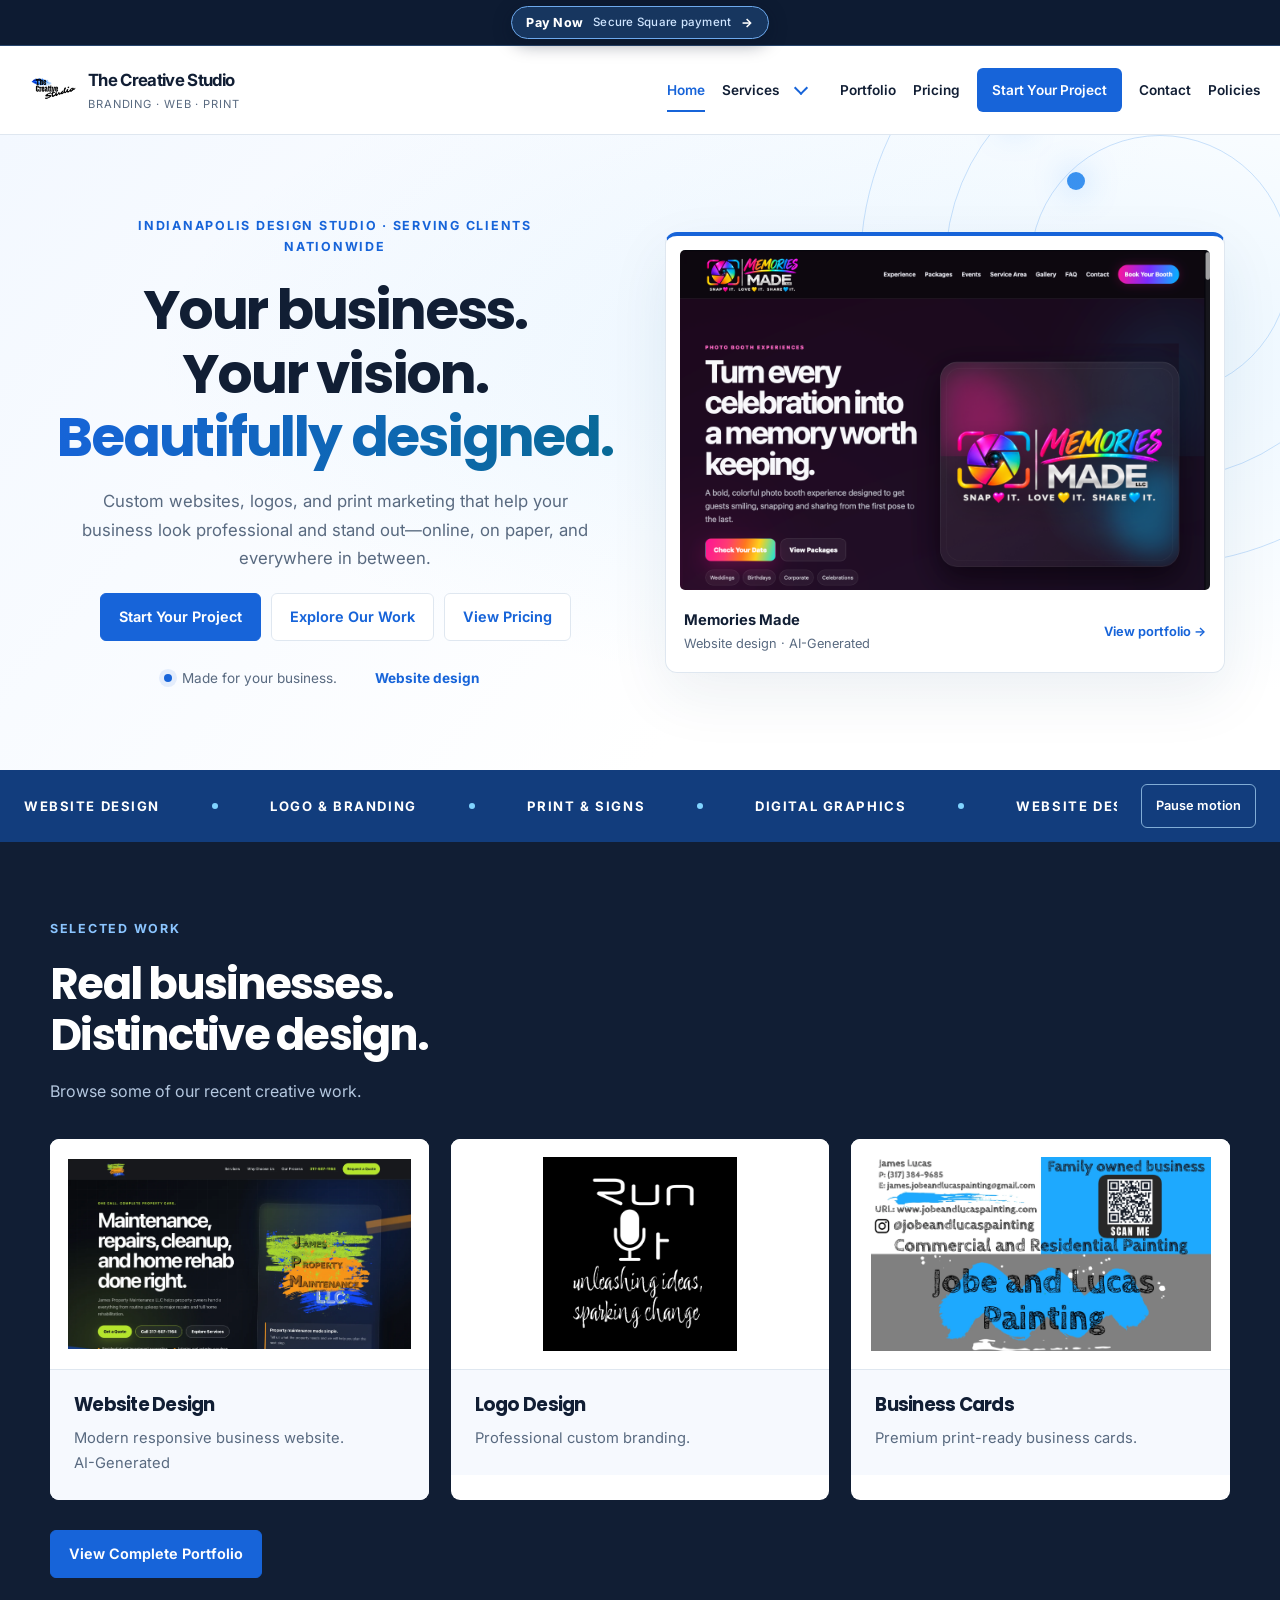
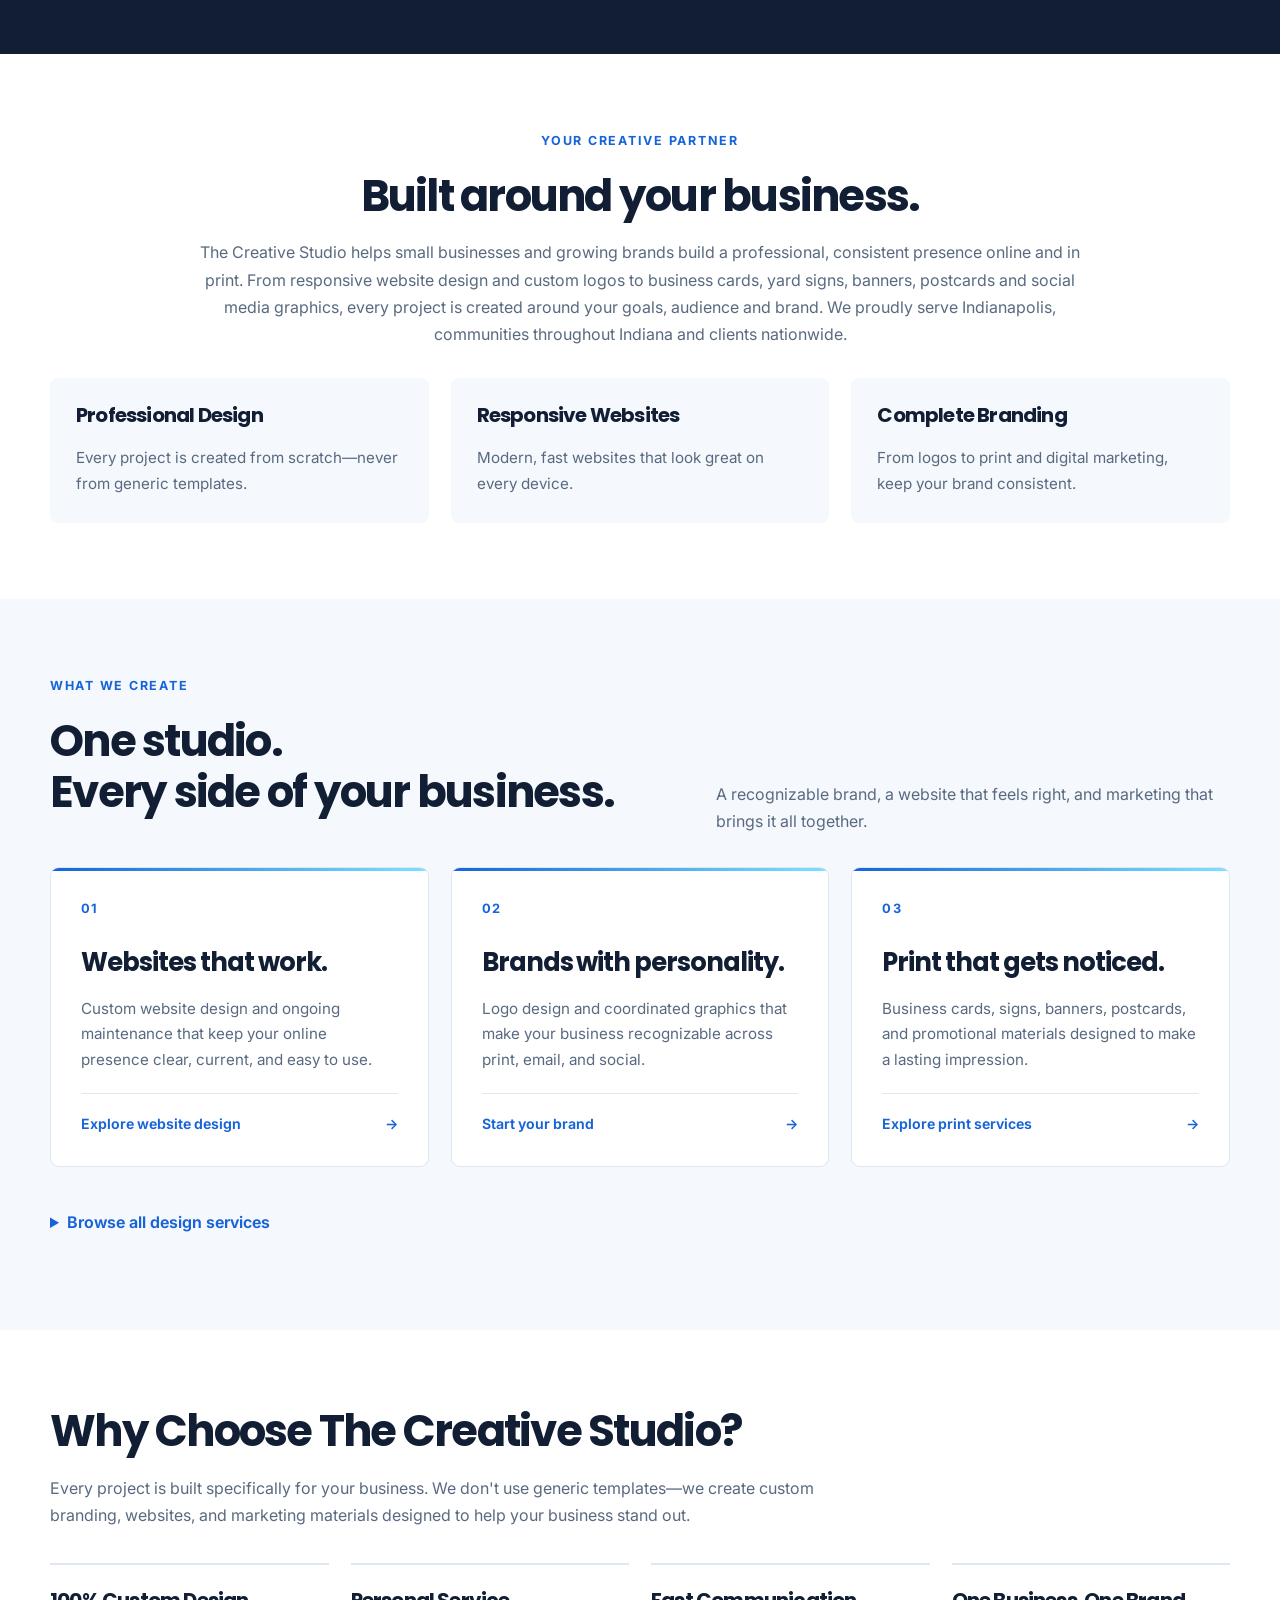
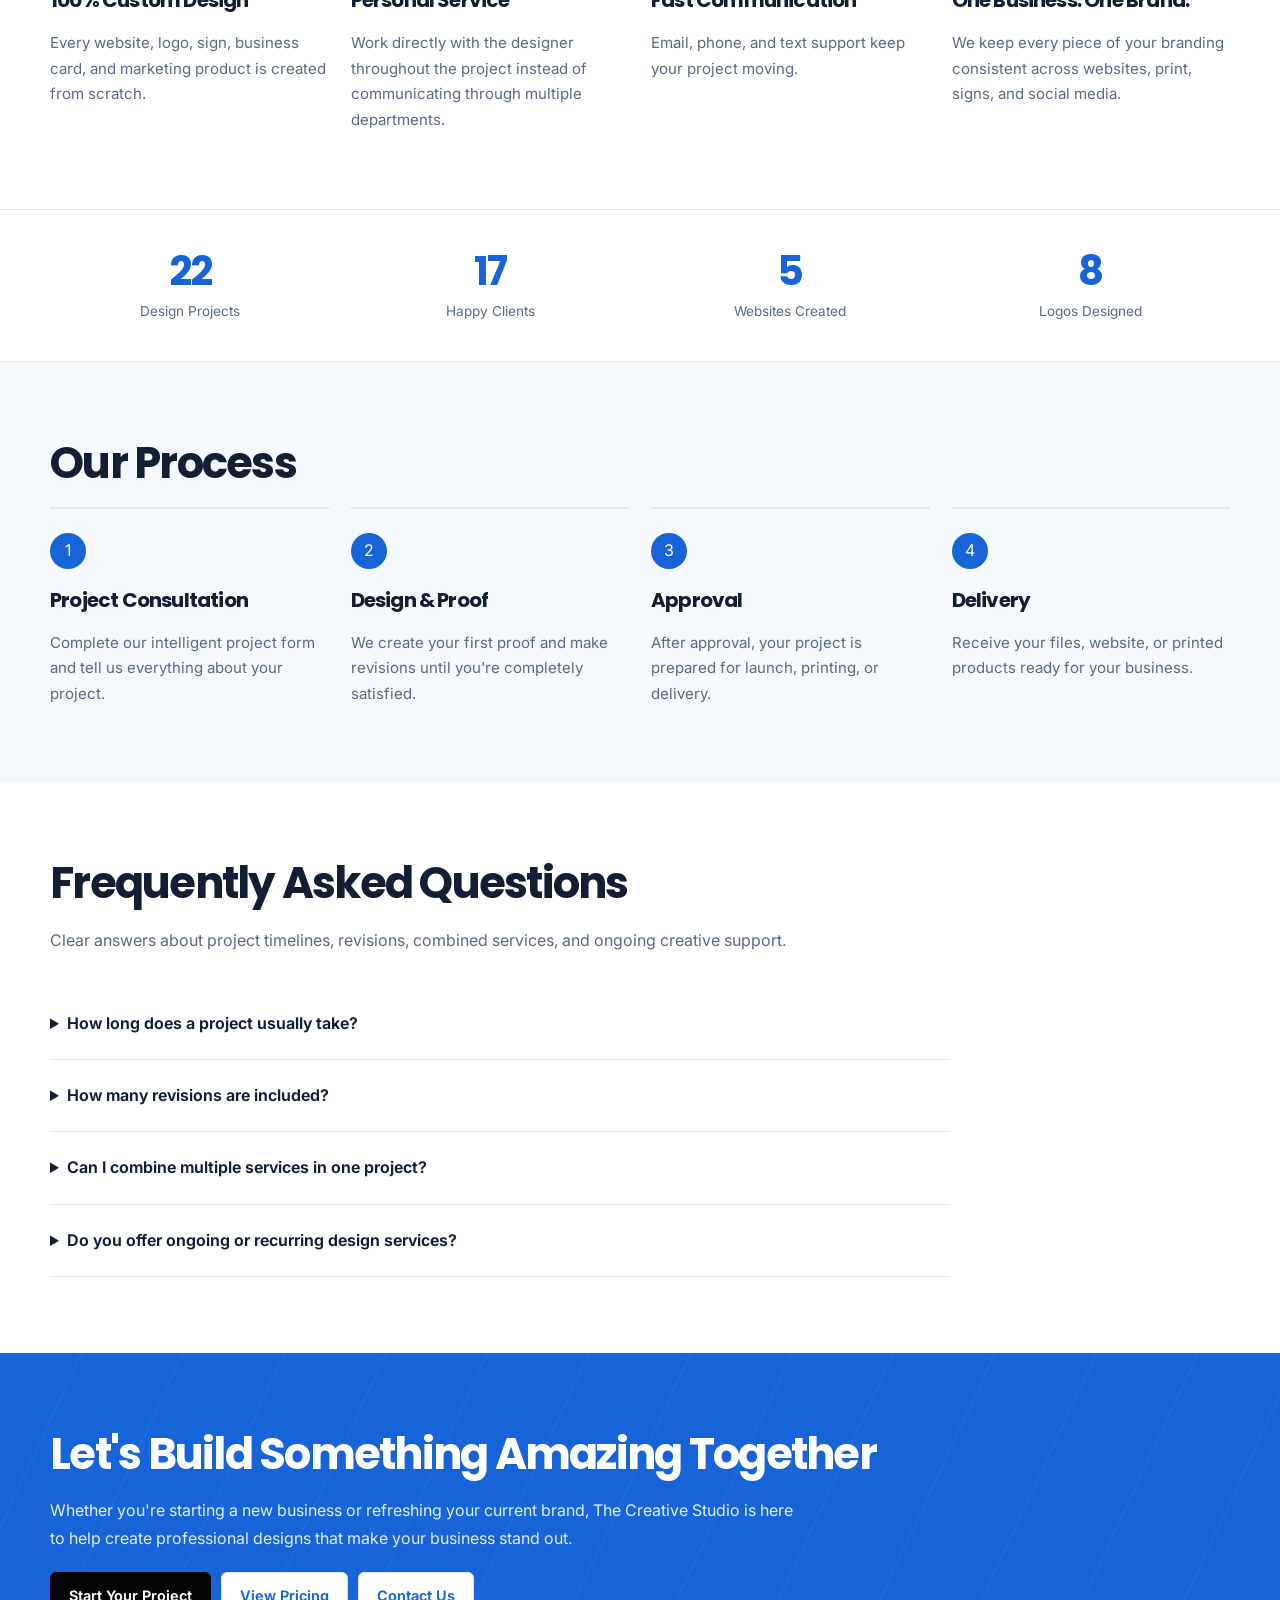
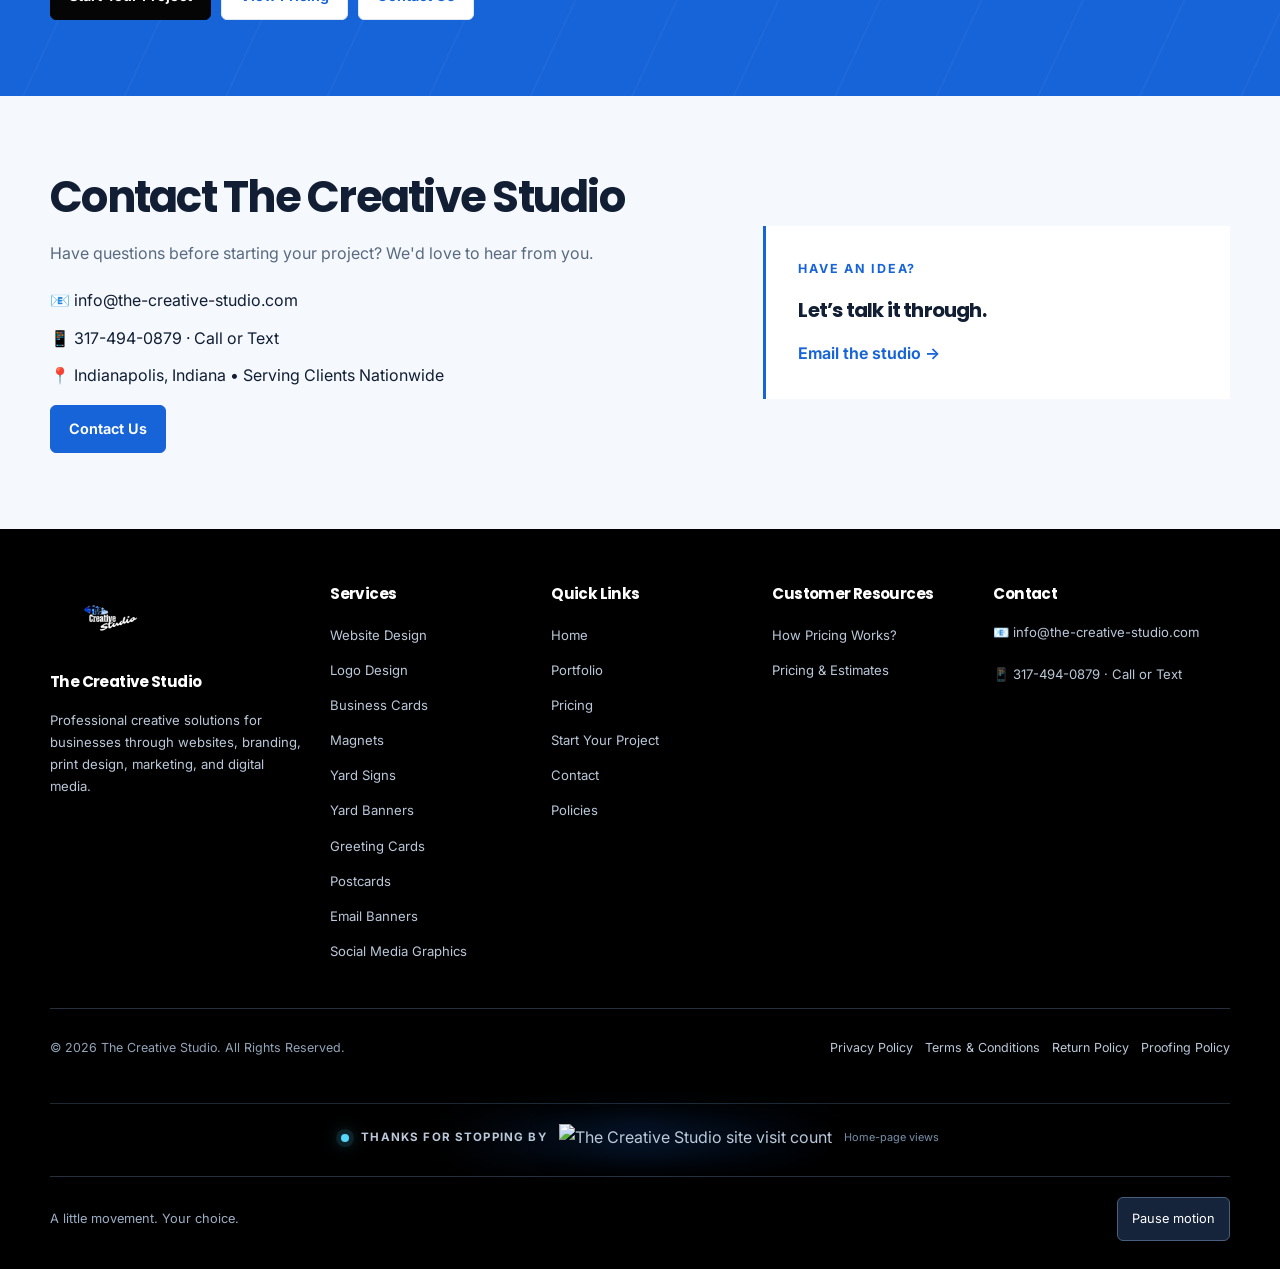
==== commit ba5d802d: "Add files via upload" ====
--- a/index.html
+++ b/index.html
@@ -37,7 +37,7 @@
 
 
 
-<title>Website &amp; Graphic Design in Indianapolis | The Creative Studio</title><meta content="Indianapolis website design, logos, branding, business cards, signs and marketing graphics. Explore our work and request a custom project estimate." name="description"/><meta content="index, follow, max-image-preview:large" name="robots"/><link href="https://www.the-creative-studio.com/" rel="canonical"/><meta content="website" property="og:type"/><meta content="Website &amp; Graphic Design in Indianapolis | The Creative Studio" property="og:title"/><meta content="Indianapolis website design, logos, branding, business cards, signs and marketing graphics. Explore our work and request a custom project estimate." property="og:description"/><meta content="https://www.the-creative-studio.com/" property="og:url"/><meta content="The Creative Studio" property="og:site_name"/><meta content="https://www.the-creative-studio.com/logo.png" property="og:image"/><meta content="The Creative Studio logo" property="og:image:alt"/><meta content="summary" name="twitter:card"/><meta content="Website &amp; Graphic Design in Indianapolis | The Creative Studio" name="twitter:title"/><meta content="Indianapolis website design, logos, branding, business cards, signs and marketing graphics. Explore our work and request a custom project estimate." name="twitter:description"/><meta content="https://www.the-creative-studio.com/logo.png" name="twitter:image"/><link href="assets/logo.webp" rel="icon" type="image/webp"/><script type="application/ld+json">{"@context": "https://schema.org", "@graph": [{"@type": "Organization", "@id": "https://www.the-creative-studio.com/#studio", "name": "The Creative Studio", "url": "https://www.the-creative-studio.com/", "logo": "https://www.the-creative-studio.com/logo.png", "email": "jeremy@the-creative-studio.com", "telephone": "+1-317-494-0879"}, {"@type": "WebSite", "@id": "https://www.the-creative-studio.com/#website", "url": "https://www.the-creative-studio.com/", "name": "The Creative Studio", "publisher": {"@id": "https://www.the-creative-studio.com/#studio"}}, {"@context": "https://schema.org", "@type": "WebPage", "name": "Website & Graphic Design in Indianapolis | The Creative Studio", "description": "Indianapolis website design, logos, branding, business cards, signs and marketing graphics. Explore our work and request a custom project estimate.", "url": "https://www.the-creative-studio.com/", "isPartOf": {"@id": "https://www.the-creative-studio.com/#website"}}]}</script><link as="image" fetchpriority="high" href="assets/MemoriesMade.png" rel="preload" type="image/png"/><link href="CSS/site.css?v=29c79e805c43" rel="stylesheet"/><link href="CSS/pages/index.css?v=c0441bce33ba" rel="stylesheet"/>
+<title>Website &amp; Graphic Design in Indianapolis | The Creative Studio</title><meta content="Indianapolis website design, logos, branding, business cards, signs and marketing graphics. Explore our work and request a custom project estimate." name="description"/><meta content="index, follow, max-image-preview:large" name="robots"/><link href="https://www.the-creative-studio.com/" rel="canonical"/><meta content="website" property="og:type"/><meta content="Website &amp; Graphic Design in Indianapolis | The Creative Studio" property="og:title"/><meta content="Indianapolis website design, logos, branding, business cards, signs and marketing graphics. Explore our work and request a custom project estimate." property="og:description"/><meta content="https://www.the-creative-studio.com/" property="og:url"/><meta content="The Creative Studio" property="og:site_name"/><meta content="https://www.the-creative-studio.com/logo.png" property="og:image"/><meta content="The Creative Studio logo" property="og:image:alt"/><meta content="summary" name="twitter:card"/><meta content="Website &amp; Graphic Design in Indianapolis | The Creative Studio" name="twitter:title"/><meta content="Indianapolis website design, logos, branding, business cards, signs and marketing graphics. Explore our work and request a custom project estimate." name="twitter:description"/><meta content="https://www.the-creative-studio.com/logo.png" name="twitter:image"/><link href="assets/logo.webp" rel="icon" type="image/webp"/><script type="application/ld+json">{"@context": "https://schema.org", "@graph": [{"@type": "Organization", "@id": "https://www.the-creative-studio.com/#studio", "name": "The Creative Studio", "url": "https://www.the-creative-studio.com/", "logo": "https://www.the-creative-studio.com/logo.png", "email": "info@the-creative-studio.com", "telephone": "+1-317-494-0879"}, {"@type": "WebSite", "@id": "https://www.the-creative-studio.com/#website", "url": "https://www.the-creative-studio.com/", "name": "The Creative Studio", "publisher": {"@id": "https://www.the-creative-studio.com/#studio"}}, {"@context": "https://schema.org", "@type": "WebPage", "name": "Website & Graphic Design in Indianapolis | The Creative Studio", "description": "Indianapolis website design, logos, branding, business cards, signs and marketing graphics. Explore our work and request a custom project estimate.", "url": "https://www.the-creative-studio.com/", "isPartOf": {"@id": "https://www.the-creative-studio.com/#website"}}]}</script><link as="image" fetchpriority="high" href="assets/MemoriesMade.png" rel="preload" type="image/png"/><link href="CSS/site.css?v=29c79e805c43" rel="stylesheet"/><link href="CSS/pages/index.css?v=c0441bce33ba" rel="stylesheet"/>
 
 
 <script defer src="JS/refinement.js?v=ea9358e19d00"></script>
@@ -47,7 +47,7 @@
 <script defer src="JS/home-interactions.js?v=96656e8bddf1"></script>
 </head>
 <body>
-<header class="tcs-header"><nav aria-label="Main navigation" class="tcs-nav"><a class="tcs-brand" href="index.html"><img alt="The Creative Studio logo" decoding="async" height="64" loading="eager" src="assets/logo.webp" width="64"/><span><strong>The Creative Studio</strong><small>BRANDING · WEB · PRINT</small></span></a><button aria-controls="tcs-navigation" aria-expanded="false" class="tcs-menu" type="button">Menu</button><ul class="tcs-links" id="tcs-navigation"><li><a aria-current="page" href="index.html">Home</a></li><li><a href="services.html">Services</a><ul aria-label="Design services" class="tcs-submenu"><li><a href="order.html?service=website">Website Design</a></li><li><a href="order.html?service=logo">Logo Design</a></li><li><a href="order.html?service=businesscards">Business Cards</a></li><li><a href="order.html?service=magnets">Vehicle Magnets</a></li><li><a href="order.html?service=yardsigns">Yard Signs</a></li><li><a href="order.html?service=yardbanners">Banners</a></li><li><a href="order.html?service=postcards">Postcards</a></li><li><a href="order.html?service=social">Social Media Graphics</a></li><li><a href="order.html?service=email">Email Banners</a></li></ul></li><li><a href="portfolio.html">Portfolio</a></li><li><a href="pricing.html">Pricing</a></li><li><a class="tcs-start tcs-project-shimmer" href="order.html">Start Your Project</a></li><li><a href="contact.html">Contact</a></li><li><a href="policies.html">Policies</a></li></ul></nav></header>
+<header class="tcs-header"><div class="tcs-pay-ribbon" role="region" aria-label="Secure payment"><a href="https://square.link/u/2D9QuZ8g" rel="noopener noreferrer" target="_blank"><span class="tcs-pay-label">Pay Now</span><span class="tcs-pay-note">Secure Square payment</span><span aria-hidden="true">→</span></a></div><nav aria-label="Main navigation" class="tcs-nav"><a class="tcs-brand" href="index.html"><img alt="The Creative Studio logo" decoding="async" height="64" loading="eager" src="assets/logo.webp" width="64"/><span><strong>The Creative Studio</strong><small>BRANDING · WEB · PRINT</small></span></a><button aria-controls="tcs-navigation" aria-expanded="false" class="tcs-menu" type="button">Menu</button><ul class="tcs-links" id="tcs-navigation"><li><a aria-current="page" href="index.html">Home</a></li><li><a href="services.html">Services</a><ul aria-label="Design services" class="tcs-submenu"><li><a href="order.html?service=website">Website Design</a></li><li><a href="order.html?service=logo">Logo Design</a></li><li><a href="order.html?service=businesscards">Business Cards</a></li><li><a href="order.html?service=magnets">Vehicle Magnets</a></li><li><a href="order.html?service=yardsigns">Yard Signs</a></li><li><a href="order.html?service=yardbanners">Banners</a></li><li><a href="order.html?service=postcards">Postcards</a></li><li><a href="order.html?service=social">Social Media Graphics</a></li><li><a href="order.html?service=email">Email Banners</a></li></ul></li><li><a href="portfolio.html">Portfolio</a></li><li><a href="pricing.html">Pricing</a></li><li><a class="tcs-start tcs-project-shimmer" href="order.html">Start Your Project</a></li><li><a href="contact.html">Contact</a></li><li><a href="policies.html">Policies</a></li></ul></nav></header>
 <main class="tcs-home">
 <section id="hero"><div class="hero-content"><div class="tcs-intro"><span class="tcs-eyebrow">Indianapolis design studio · Serving clients nationwide</span><h1>Your business.<br/>Your vision.<br/><span>Beautifully designed.</span></h1><p>Custom websites, logos, and print marketing that help your business look professional and stand out—online, on paper, and everywhere in between.</p><div class="hero-buttons"><a class="btn primary tcs-project-shimmer" href="order.html">Start Your Project</a><a class="btn secondary" href="portfolio.html">Explore Our Work</a><a class="btn secondary" href="pricing.html">View Pricing</a></div></div><figure class="tcs-showcase"><img alt="Memories Made website homepage design by The Creative Studio" decoding="async" fetchpriority="high" height="887" loading="eager" src="assets/MemoriesMade.png" width="1320"/><figcaption><span><strong>Memories Made</strong>Website design · AI-Generated</span><a href="portfolio.html">View portfolio →</a></figcaption></figure></div></section>
 <section id="featured-work">
@@ -451,7 +451,7 @@
        </p>
 <ul class="contact-list">
 <li>
-         📧 jeremy@the-creative-studio.com
+         📧 info@the-creative-studio.com
         </li>
 <li>
          📱 <a href="tel:+13174940879">317-494-0879</a> · Call or Text
@@ -464,7 +464,7 @@
         Contact Us
        </a>
 </div>
-<div class="home-contact-note"><span class="tcs-kicker">Have an idea?</span><h3>Let’s talk it through.</h3><a href="mailto:jeremy@the-creative-studio.com">Email Jeremy →</a></div>
+<div class="home-contact-note"><span class="tcs-kicker">Have an idea?</span><h3>Let’s talk it through.</h3><a href="mailto:info@the-creative-studio.com">Email the studio →</a></div>
 </div>
 </div>
 </section>
@@ -621,8 +621,8 @@
       </h3>
 <p>
        📧
-       <a href="mailto:jeremy@the-creative-studio.com">
-        jeremy@the-creative-studio.com
+       <a href="mailto:info@the-creative-studio.com">
+        info@the-creative-studio.com
        </a>
 </p>
 <p>
--- a/CSS/site.css
+++ b/CSS/site.css
@@ -1182,6 +1182,11 @@
 @layer shell{
 .container{width:min(1180px,calc(100% - 48px));margin:auto}
 .tcs-header{position:sticky;top:0;z-index:50;background:#fff;border-bottom:1px solid var(--line)}
+.tcs-pay-ribbon{display:flex;justify-content:center;align-items:center;min-height:42px;padding:6px 16px;background:#0d1b32;color:#fff;border-bottom:1px solid #28466d}
+.tcs-pay-ribbon a{display:inline-flex;align-items:center;justify-content:center;gap:10px;min-height:30px;padding:5px 14px;border:1px solid #6da9ed;border-radius:999px;background:#17365f;color:#fff;font-size:.78rem;font-weight:750;letter-spacing:.02em;box-shadow:0 5px 18px #07122566;transition:background .2s ease,transform .2s ease,box-shadow .2s ease}
+.tcs-pay-ribbon a:hover,.tcs-pay-ribbon a:focus-visible{background:#1f73e8;transform:translateY(-1px);box-shadow:0 7px 22px #07122599}
+.tcs-pay-label{white-space:nowrap}
+.tcs-pay-note{color:#cfe5ff;font-size:.72rem;font-weight:500}
 .tcs-nav{width:min(1300px,calc(100% - 40px));min-height:88px;display:flex;align-items:center;justify-content:space-between;gap:20px;margin:auto}
 .tcs-brand{display:flex;align-items:center;gap:10px;flex-shrink:0}
 .tcs-brand img{width:58px;height:58px;object-fit:contain}
@@ -1236,7 +1241,7 @@
 @media(max-width:1000px){.tcs-nav{min-height:76px}
 .tcs-brand img{width:48px;height:48px}
 .tcs-nav-enhanced .tcs-menu{display:block}
-.tcs-nav-enhanced .tcs-links{display:none;position:absolute;top:76px;left:0;right:0;max-height:calc(100vh - 76px);overflow:auto;background:white;padding:22px;border-bottom:1px solid var(--line)}
+.tcs-nav-enhanced .tcs-links{display:none;position:absolute;top:118px;left:0;right:0;max-height:calc(100vh - 118px);overflow:auto;background:white;padding:22px;border-bottom:1px solid var(--line)}
 .tcs-nav-enhanced .tcs-links.tcs-open{display:block}
 .tcs-links a{font-size:.9rem}
 .tcs-submenu-toggle{float:right}
@@ -1256,6 +1261,7 @@
 @media(max-width:380px){.footer-grid{grid-template-columns:minmax(0,1fr)}
 .tcs-brand img{width:40px;height:40px}
 .tcs-brand strong{font-size:.85rem}}
+@media(max-width:520px){.tcs-pay-ribbon{min-height:40px;padding:5px 10px}.tcs-pay-ribbon a{width:100%;max-width:290px}.tcs-pay-note{display:none}}
 .tcs-interior{background:#fff;color:var(--ink);font-family:Inter,"Segoe UI",Arial,sans-serif;line-height:1.7}
 .tcs-interior main h1,.tcs-interior main h2,.tcs-interior main h3{font-family:Poppins,Inter,Arial,sans-serif;letter-spacing:-.04em;line-height:1.16}
 .tcs-interior main>[id$="-hero"]{padding:76px 0;background:linear-gradient(130deg,#f3f8ff,#fff 65%);color:var(--ink);text-align:center;min-height:0}
@@ -1357,5 +1363,5 @@
 .tcs-table-scroll{max-width:100%;overflow-x:auto;overscroll-behavior-x:contain}
 .tcs-header{z-index:1000}
 .tcs-submenu{max-height:min(70vh,600px);overflow-y:auto}
-@media(max-width:1000px){.tcs-nav-enhanced .tcs-links{max-height:calc(100dvh - 76px);overscroll-behavior:contain}.tcs-submenu{max-height:none}}
-}
+@media(max-width:1000px){.tcs-nav-enhanced .tcs-links{max-height:calc(100dvh - 118px);overscroll-behavior:contain}.tcs-submenu{max-height:none}}
+}
--- a/CSS/site.css
+++ b/CSS/site.css
@@ -1182,6 +1182,11 @@
 @layer shell{
 .container{width:min(1180px,calc(100% - 48px));margin:auto}
 .tcs-header{position:sticky;top:0;z-index:50;background:#fff;border-bottom:1px solid var(--line)}
+.tcs-pay-ribbon{display:flex;justify-content:center;align-items:center;min-height:42px;padding:6px 16px;background:#0d1b32;color:#fff;border-bottom:1px solid #28466d}
+.tcs-pay-ribbon a{display:inline-flex;align-items:center;justify-content:center;gap:10px;min-height:30px;padding:5px 14px;border:1px solid #6da9ed;border-radius:999px;background:#17365f;color:#fff;font-size:.78rem;font-weight:750;letter-spacing:.02em;box-shadow:0 5px 18px #07122566;transition:background .2s ease,transform .2s ease,box-shadow .2s ease}
+.tcs-pay-ribbon a:hover,.tcs-pay-ribbon a:focus-visible{background:#1f73e8;transform:translateY(-1px);box-shadow:0 7px 22px #07122599}
+.tcs-pay-label{white-space:nowrap}
+.tcs-pay-note{color:#cfe5ff;font-size:.72rem;font-weight:500}
 .tcs-nav{width:min(1300px,calc(100% - 40px));min-height:88px;display:flex;align-items:center;justify-content:space-between;gap:20px;margin:auto}
 .tcs-brand{display:flex;align-items:center;gap:10px;flex-shrink:0}
 .tcs-brand img{width:58px;height:58px;object-fit:contain}
@@ -1236,7 +1241,7 @@
 @media(max-width:1000px){.tcs-nav{min-height:76px}
 .tcs-brand img{width:48px;height:48px}
 .tcs-nav-enhanced .tcs-menu{display:block}
-.tcs-nav-enhanced .tcs-links{display:none;position:absolute;top:76px;left:0;right:0;max-height:calc(100vh - 76px);overflow:auto;background:white;padding:22px;border-bottom:1px solid var(--line)}
+.tcs-nav-enhanced .tcs-links{display:none;position:absolute;top:118px;left:0;right:0;max-height:calc(100vh - 118px);overflow:auto;background:white;padding:22px;border-bottom:1px solid var(--line)}
 .tcs-nav-enhanced .tcs-links.tcs-open{display:block}
 .tcs-links a{font-size:.9rem}
 .tcs-submenu-toggle{float:right}
@@ -1256,6 +1261,7 @@
 @media(max-width:380px){.footer-grid{grid-template-columns:minmax(0,1fr)}
 .tcs-brand img{width:40px;height:40px}
 .tcs-brand strong{font-size:.85rem}}
+@media(max-width:520px){.tcs-pay-ribbon{min-height:40px;padding:5px 10px}.tcs-pay-ribbon a{width:100%;max-width:290px}.tcs-pay-note{display:none}}
 .tcs-interior{background:#fff;color:var(--ink);font-family:Inter,"Segoe UI",Arial,sans-serif;line-height:1.7}
 .tcs-interior main h1,.tcs-interior main h2,.tcs-interior main h3{font-family:Poppins,Inter,Arial,sans-serif;letter-spacing:-.04em;line-height:1.16}
 .tcs-interior main>[id$="-hero"]{padding:76px 0;background:linear-gradient(130deg,#f3f8ff,#fff 65%);color:var(--ink);text-align:center;min-height:0}
@@ -1357,5 +1363,5 @@
 .tcs-table-scroll{max-width:100%;overflow-x:auto;overscroll-behavior-x:contain}
 .tcs-header{z-index:1000}
 .tcs-submenu{max-height:min(70vh,600px);overflow-y:auto}
-@media(max-width:1000px){.tcs-nav-enhanced .tcs-links{max-height:calc(100dvh - 76px);overscroll-behavior:contain}.tcs-submenu{max-height:none}}
-}
+@media(max-width:1000px){.tcs-nav-enhanced .tcs-links{max-height:calc(100dvh - 118px);overscroll-behavior:contain}.tcs-submenu{max-height:none}}
+}
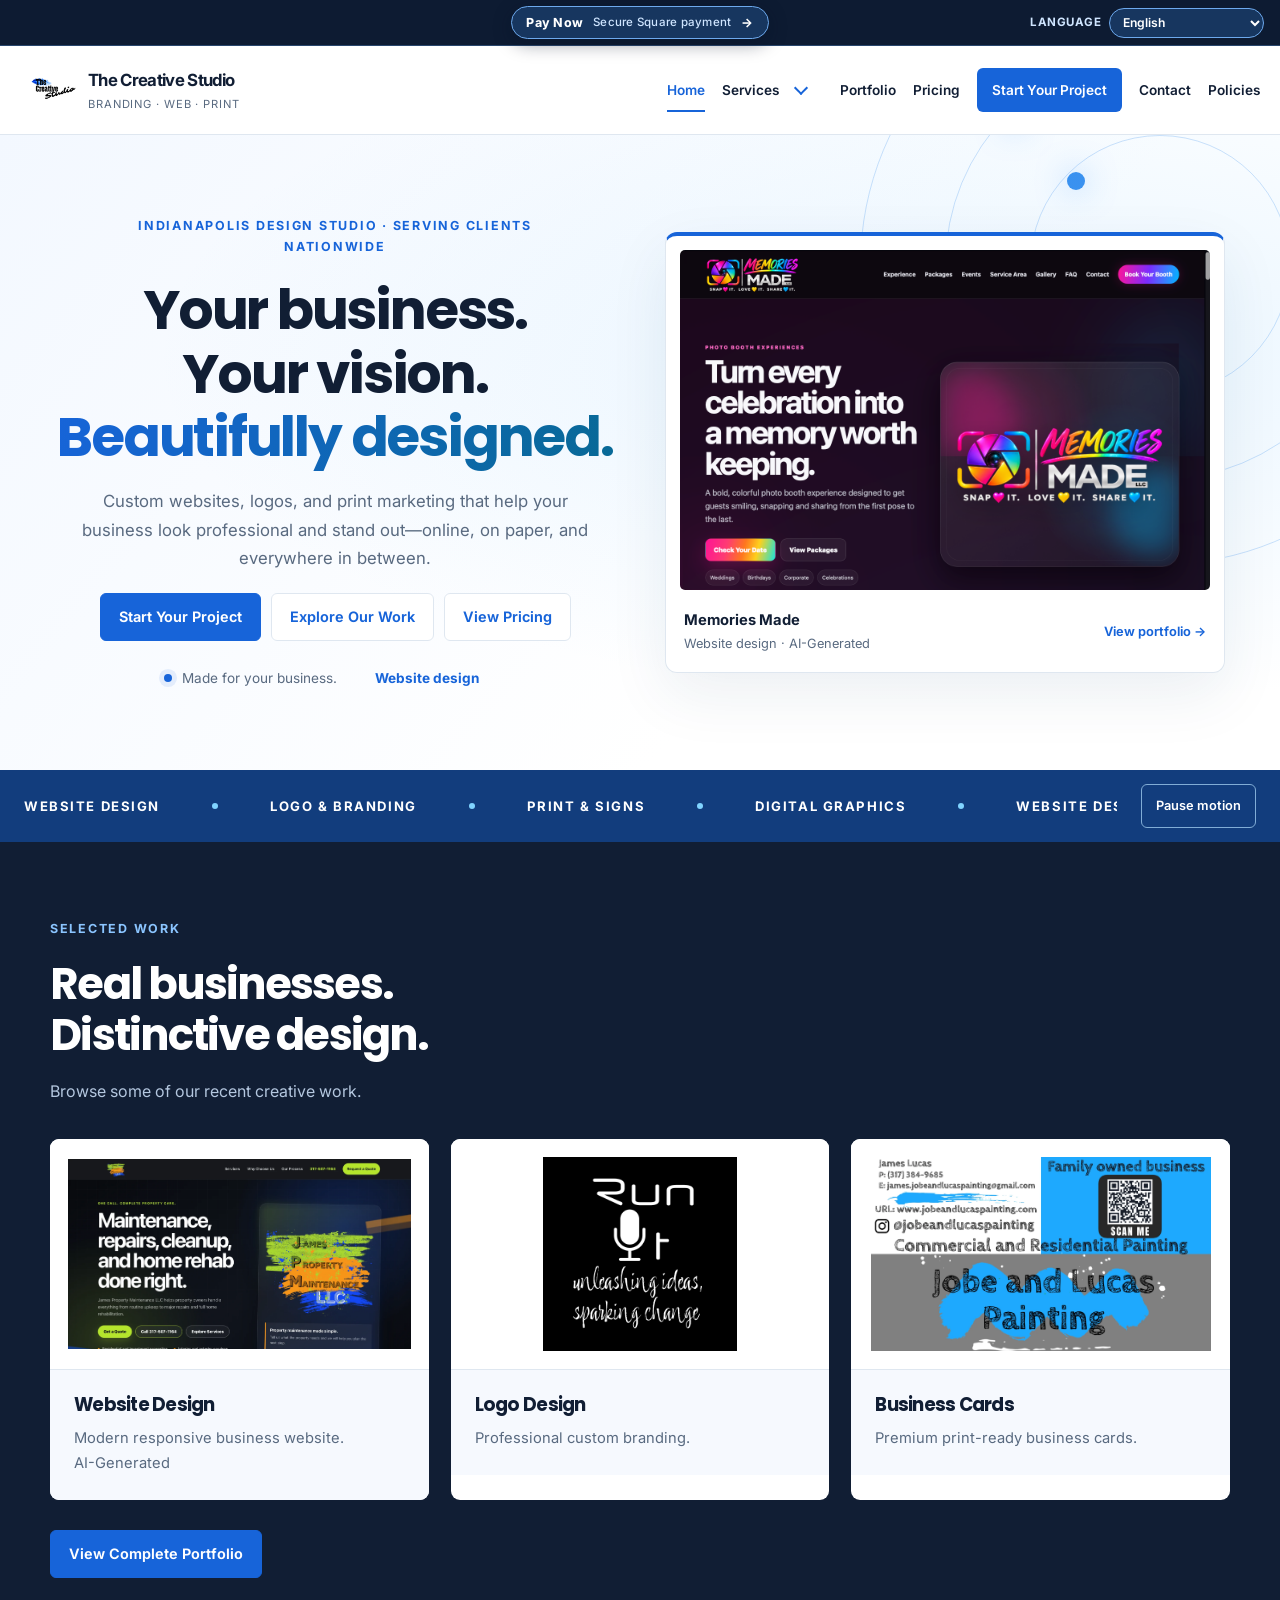
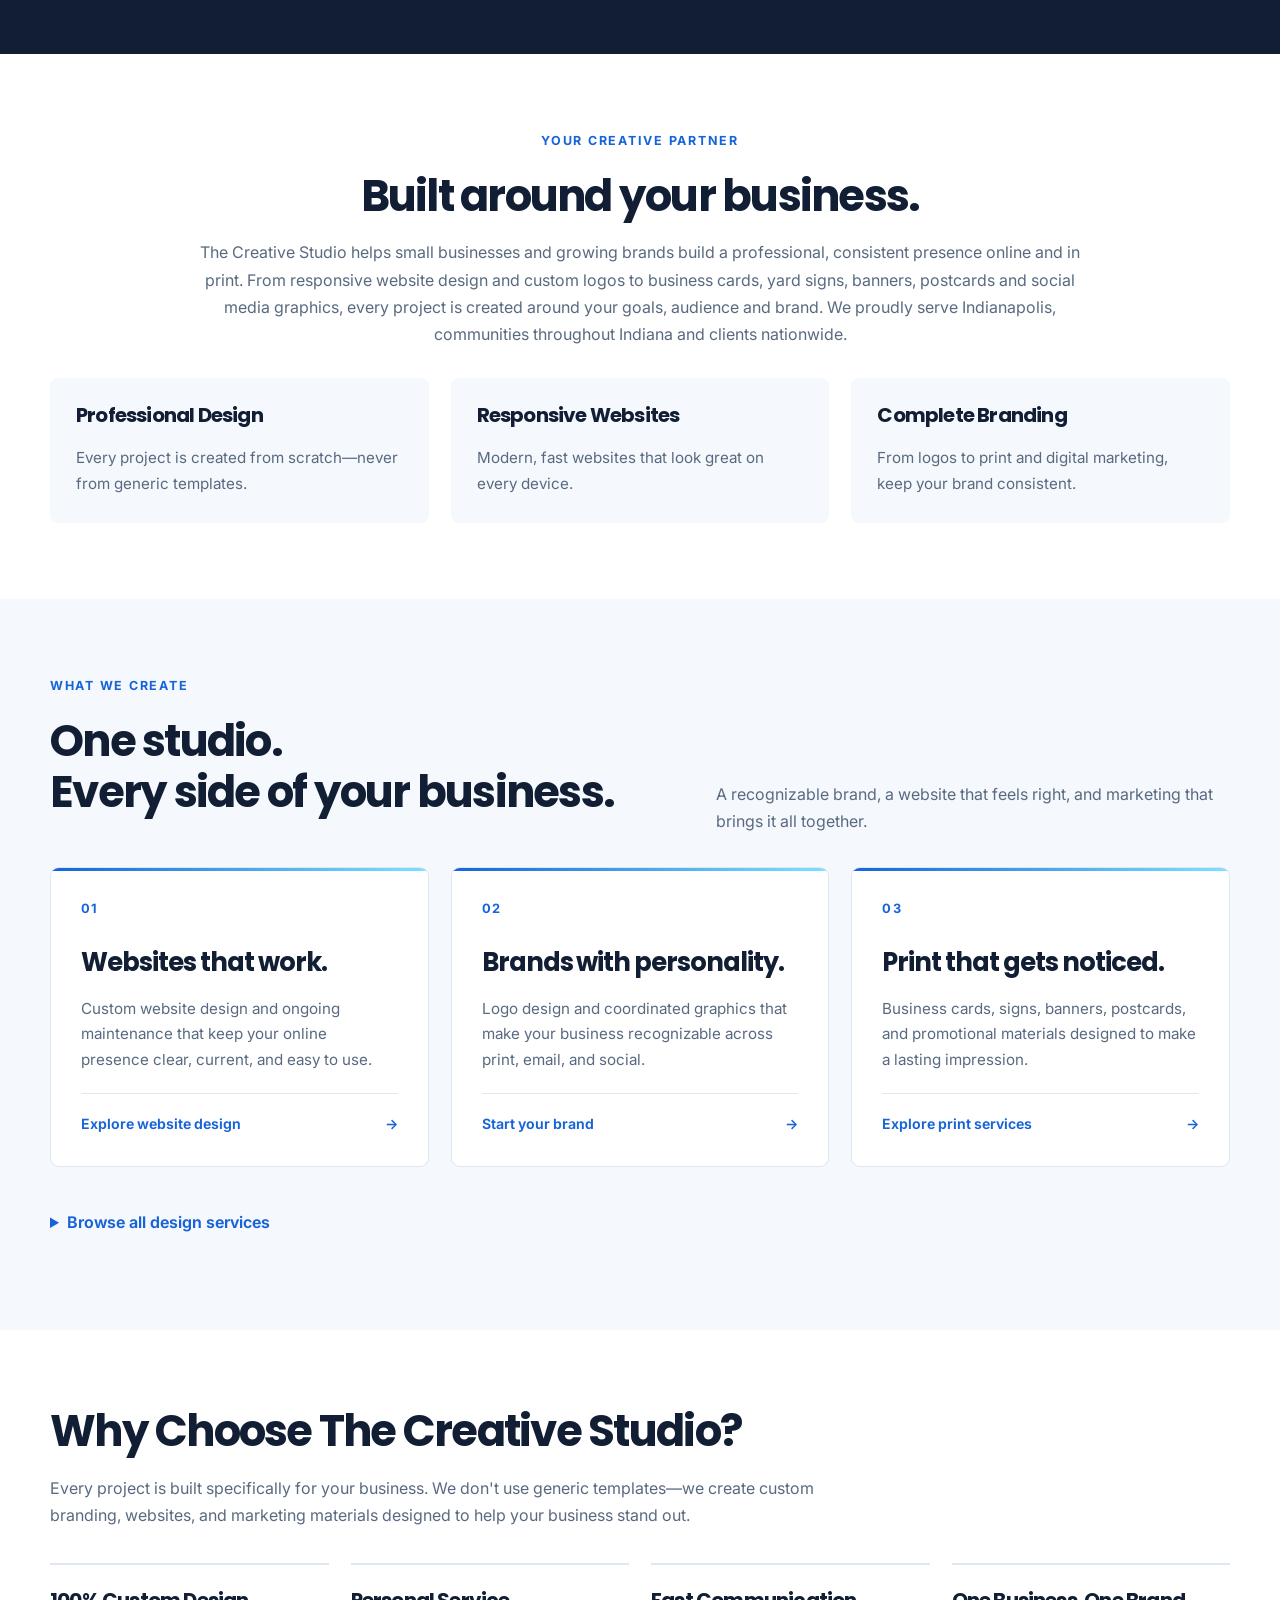
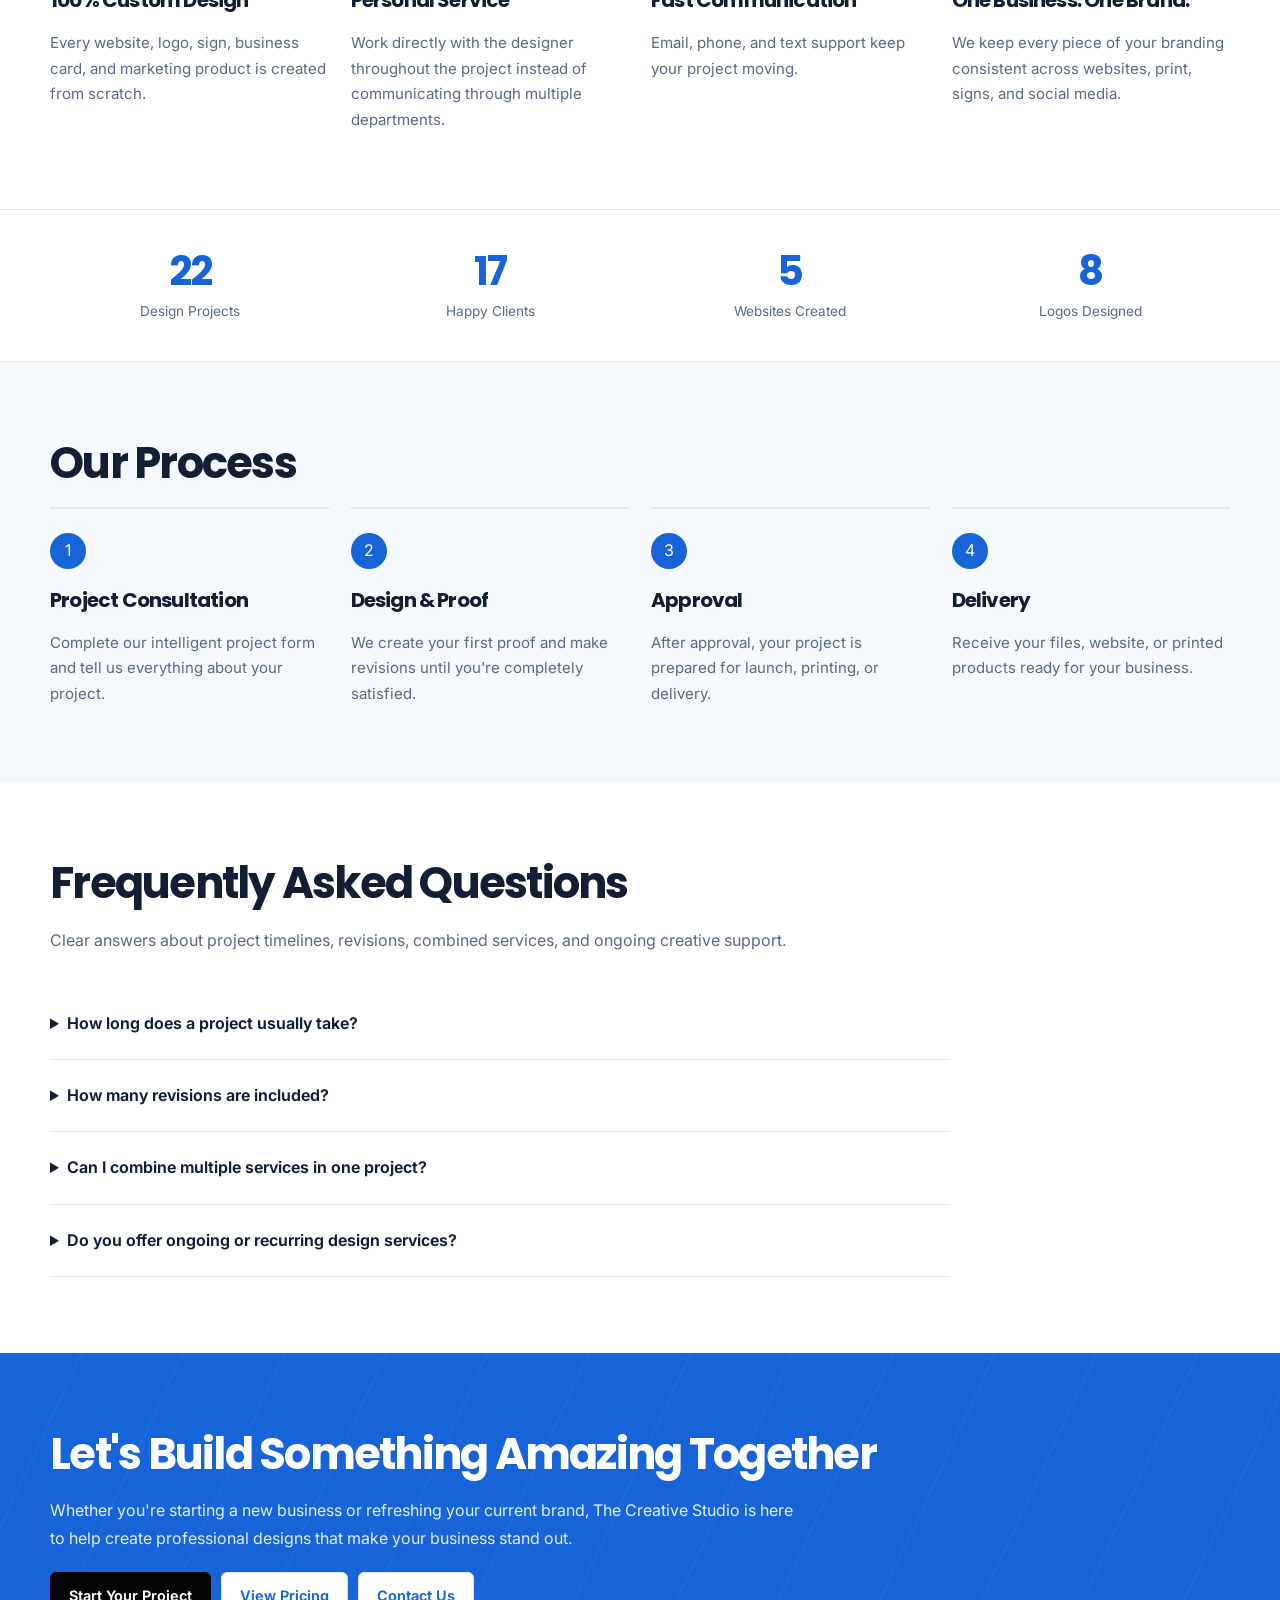
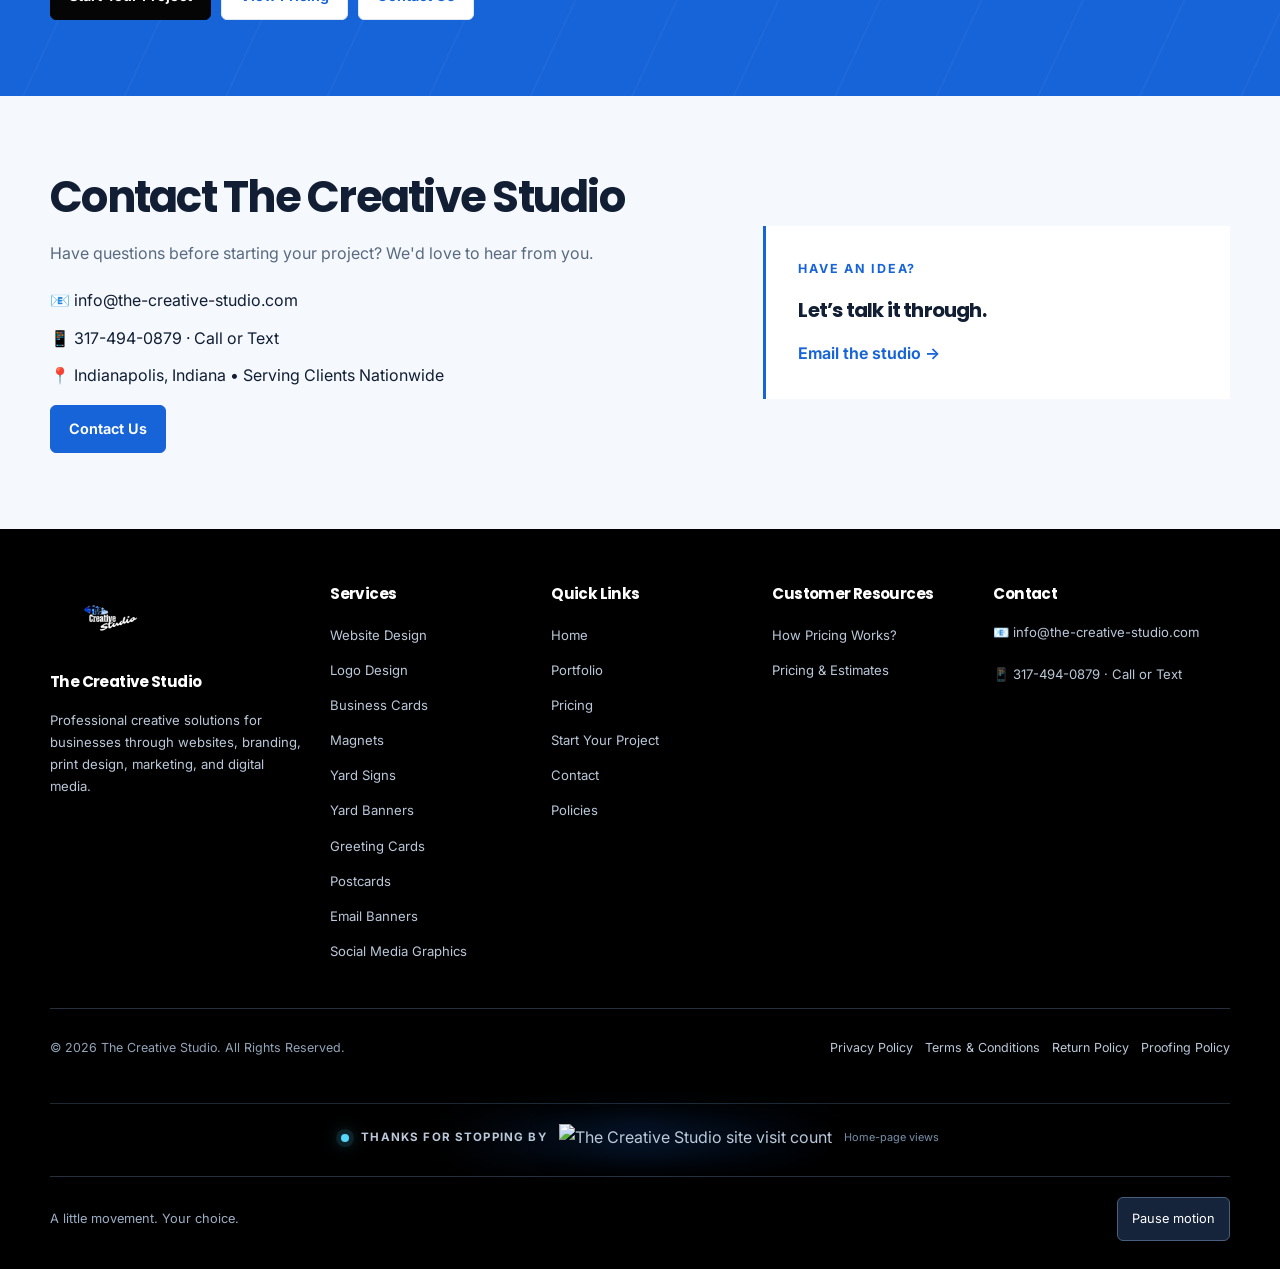
==== commit cc59cd6b: "Add files via upload" ====
--- a/index.html
+++ b/index.html
@@ -45,6 +45,7 @@
 <link href="CSS/pages/home-interactions.css?v=8df4ed67f963" rel="stylesheet"/>
 <script defer src="JS/studio-energy.js?v=10bc202eba9d"></script>
 <script defer src="JS/home-interactions.js?v=96656e8bddf1"></script>
+<link rel="preload" as="script" href="JS/language-toggle.js?v=1"/><script defer src="JS/language-toggle.js?v=1"></script>
 </head>
 <body>
 <header class="tcs-header"><div class="tcs-pay-ribbon" role="region" aria-label="Secure payment"><a href="https://square.link/u/2D9QuZ8g" rel="noopener noreferrer" target="_blank"><span class="tcs-pay-label">Pay Now</span><span class="tcs-pay-note">Secure Square payment</span><span aria-hidden="true">→</span></a></div><nav aria-label="Main navigation" class="tcs-nav"><a class="tcs-brand" href="index.html"><img alt="The Creative Studio logo" decoding="async" height="64" loading="eager" src="assets/logo.webp" width="64"/><span><strong>The Creative Studio</strong><small>BRANDING · WEB · PRINT</small></span></a><button aria-controls="tcs-navigation" aria-expanded="false" class="tcs-menu" type="button">Menu</button><ul class="tcs-links" id="tcs-navigation"><li><a aria-current="page" href="index.html">Home</a></li><li><a href="services.html">Services</a><ul aria-label="Design services" class="tcs-submenu"><li><a href="order.html?service=website">Website Design</a></li><li><a href="order.html?service=logo">Logo Design</a></li><li><a href="order.html?service=businesscards">Business Cards</a></li><li><a href="order.html?service=magnets">Vehicle Magnets</a></li><li><a href="order.html?service=yardsigns">Yard Signs</a></li><li><a href="order.html?service=yardbanners">Banners</a></li><li><a href="order.html?service=postcards">Postcards</a></li><li><a href="order.html?service=social">Social Media Graphics</a></li><li><a href="order.html?service=email">Email Banners</a></li></ul></li><li><a href="portfolio.html">Portfolio</a></li><li><a href="pricing.html">Pricing</a></li><li><a class="tcs-start tcs-project-shimmer" href="order.html">Start Your Project</a></li><li><a href="contact.html">Contact</a></li><li><a href="policies.html">Policies</a></li></ul></nav></header>
--- a/CSS/site.css
+++ b/CSS/site.css
@@ -1182,7 +1182,7 @@
 @layer shell{
 .container{width:min(1180px,calc(100% - 48px));margin:auto}
 .tcs-header{position:sticky;top:0;z-index:50;background:#fff;border-bottom:1px solid var(--line)}
-.tcs-pay-ribbon{display:flex;justify-content:center;align-items:center;min-height:42px;padding:6px 16px;background:#0d1b32;color:#fff;border-bottom:1px solid #28466d}
+.tcs-pay-ribbon{position:relative;display:flex;justify-content:center;align-items:center;gap:16px;min-height:42px;padding:6px 16px;background:#0d1b32;color:#fff;border-bottom:1px solid #28466d}
 .tcs-pay-ribbon a{display:inline-flex;align-items:center;justify-content:center;gap:10px;min-height:30px;padding:5px 14px;border:1px solid #6da9ed;border-radius:999px;background:#17365f;color:#fff;font-size:.78rem;font-weight:750;letter-spacing:.02em;box-shadow:0 5px 18px #07122566;transition:background .2s ease,transform .2s ease,box-shadow .2s ease}
 .tcs-pay-ribbon a:hover,.tcs-pay-ribbon a:focus-visible{background:#1f73e8;transform:translateY(-1px);box-shadow:0 7px 22px #07122599}
 .tcs-pay-label{white-space:nowrap}
@@ -1196,6 +1196,16 @@
 .tcs-links li{position:relative}
 .tcs-links a{display:inline-flex;align-items:center;min-height:44px;font-size:.85rem;font-weight:600}
 .tcs-links a:hover,.tcs-links a[aria-current]{color:var(--blue)}
+.tcs-language-item{display:flex;align-items:center;gap:7px;margin-left:2px}
+.tcs-pay-ribbon .tcs-language-item{position:absolute;right:16px;margin-left:0;flex:0 0 auto;gap:8px}
+.tcs-language-caption{color:#cfe5ff;font-size:.72rem;font-weight:700;letter-spacing:.04em;text-transform:uppercase}
+.tcs-language-label{position:absolute;width:1px;height:1px;overflow:hidden;clip:rect(0 0 0 0);white-space:nowrap}
+.tcs-language-select{min-height:30px;max-width:155px;padding:4px 24px 4px 9px;border:1px solid #6da9ed;border-radius:999px;background:#17365f;color:#fff;font:600 .76rem Inter,"Segoe UI",Arial,sans-serif;cursor:pointer}
+.tcs-pay-ribbon .tcs-language-select:hover{background:#1f73e8}
+.tcs-language-select:focus-visible{outline:3px solid #59a8ff;outline-offset:2px}
+.tcs-google-translate{position:absolute;width:1px;height:1px;overflow:hidden;opacity:0;pointer-events:none}
+.goog-te-banner-frame.skiptranslate{display:none!important}
+body{top:0!important}
 .tcs-start{background:var(--blue);color:#fff!important;padding:10px 15px;border-radius:6px}
 .tcs-menu{display:none;border:1px solid var(--line);border-radius:6px;background:white;min-height:44px;padding:8px 12px}
 .tcs-submenu{position:absolute;top:100%;left:0;min-width:240px;list-style:none;padding:12px;margin:0;background:white;border:1px solid var(--line);border-radius:8px;box-shadow:0 16px 40px #13274418;display:none}
@@ -1248,6 +1258,7 @@
 .tcs-submenu{position:static;width:100%;box-shadow:none;clear:both}
 .tcs-links li{margin:4px 0}
 .tcs-links .tcs-start{display:flex}
+.tcs-language-item{justify-content:flex-start;margin:12px 0 0;padding-top:12px;border-top:1px solid var(--line)}
 .tcs-nav:not(:has(.tcs-menu)){flex-wrap:wrap}}
 @media(max-width:700px){.container{width:calc(100% - 32px)}
 .hero-buttons{display:grid;grid-template-columns:1fr 1fr}
@@ -1261,7 +1272,8 @@
 @media(max-width:380px){.footer-grid{grid-template-columns:minmax(0,1fr)}
 .tcs-brand img{width:40px;height:40px}
 .tcs-brand strong{font-size:.85rem}}
-@media(max-width:520px){.tcs-pay-ribbon{min-height:40px;padding:5px 10px}.tcs-pay-ribbon a{width:100%;max-width:290px}.tcs-pay-note{display:none}}
+@media(max-width:520px){.tcs-pay-ribbon{min-height:40px;padding:5px 10px}.tcs-pay-ribbon a{width:auto;max-width:290px}.tcs-pay-note{display:none}.tcs-pay-ribbon .tcs-language-caption{display:none}.tcs-pay-ribbon .tcs-language-select{max-width:105px;font-size:.68rem}}
+.tcs-pay-ribbon .tcs-language-item{margin:0;padding-top:0;border-top:0}
 .tcs-interior{background:#fff;color:var(--ink);font-family:Inter,"Segoe UI",Arial,sans-serif;line-height:1.7}
 .tcs-interior main h1,.tcs-interior main h2,.tcs-interior main h3{font-family:Poppins,Inter,Arial,sans-serif;letter-spacing:-.04em;line-height:1.16}
 .tcs-interior main>[id$="-hero"]{padding:76px 0;background:linear-gradient(130deg,#f3f8ff,#fff 65%);color:var(--ink);text-align:center;min-height:0}
--- a/CSS/site.css
+++ b/CSS/site.css
@@ -1182,7 +1182,7 @@
 @layer shell{
 .container{width:min(1180px,calc(100% - 48px));margin:auto}
 .tcs-header{position:sticky;top:0;z-index:50;background:#fff;border-bottom:1px solid var(--line)}
-.tcs-pay-ribbon{display:flex;justify-content:center;align-items:center;min-height:42px;padding:6px 16px;background:#0d1b32;color:#fff;border-bottom:1px solid #28466d}
+.tcs-pay-ribbon{position:relative;display:flex;justify-content:center;align-items:center;gap:16px;min-height:42px;padding:6px 16px;background:#0d1b32;color:#fff;border-bottom:1px solid #28466d}
 .tcs-pay-ribbon a{display:inline-flex;align-items:center;justify-content:center;gap:10px;min-height:30px;padding:5px 14px;border:1px solid #6da9ed;border-radius:999px;background:#17365f;color:#fff;font-size:.78rem;font-weight:750;letter-spacing:.02em;box-shadow:0 5px 18px #07122566;transition:background .2s ease,transform .2s ease,box-shadow .2s ease}
 .tcs-pay-ribbon a:hover,.tcs-pay-ribbon a:focus-visible{background:#1f73e8;transform:translateY(-1px);box-shadow:0 7px 22px #07122599}
 .tcs-pay-label{white-space:nowrap}
@@ -1196,6 +1196,16 @@
 .tcs-links li{position:relative}
 .tcs-links a{display:inline-flex;align-items:center;min-height:44px;font-size:.85rem;font-weight:600}
 .tcs-links a:hover,.tcs-links a[aria-current]{color:var(--blue)}
+.tcs-language-item{display:flex;align-items:center;gap:7px;margin-left:2px}
+.tcs-pay-ribbon .tcs-language-item{position:absolute;right:16px;margin-left:0;flex:0 0 auto;gap:8px}
+.tcs-language-caption{color:#cfe5ff;font-size:.72rem;font-weight:700;letter-spacing:.04em;text-transform:uppercase}
+.tcs-language-label{position:absolute;width:1px;height:1px;overflow:hidden;clip:rect(0 0 0 0);white-space:nowrap}
+.tcs-language-select{min-height:30px;max-width:155px;padding:4px 24px 4px 9px;border:1px solid #6da9ed;border-radius:999px;background:#17365f;color:#fff;font:600 .76rem Inter,"Segoe UI",Arial,sans-serif;cursor:pointer}
+.tcs-pay-ribbon .tcs-language-select:hover{background:#1f73e8}
+.tcs-language-select:focus-visible{outline:3px solid #59a8ff;outline-offset:2px}
+.tcs-google-translate{position:absolute;width:1px;height:1px;overflow:hidden;opacity:0;pointer-events:none}
+.goog-te-banner-frame.skiptranslate{display:none!important}
+body{top:0!important}
 .tcs-start{background:var(--blue);color:#fff!important;padding:10px 15px;border-radius:6px}
 .tcs-menu{display:none;border:1px solid var(--line);border-radius:6px;background:white;min-height:44px;padding:8px 12px}
 .tcs-submenu{position:absolute;top:100%;left:0;min-width:240px;list-style:none;padding:12px;margin:0;background:white;border:1px solid var(--line);border-radius:8px;box-shadow:0 16px 40px #13274418;display:none}
@@ -1248,6 +1258,7 @@
 .tcs-submenu{position:static;width:100%;box-shadow:none;clear:both}
 .tcs-links li{margin:4px 0}
 .tcs-links .tcs-start{display:flex}
+.tcs-language-item{justify-content:flex-start;margin:12px 0 0;padding-top:12px;border-top:1px solid var(--line)}
 .tcs-nav:not(:has(.tcs-menu)){flex-wrap:wrap}}
 @media(max-width:700px){.container{width:calc(100% - 32px)}
 .hero-buttons{display:grid;grid-template-columns:1fr 1fr}
@@ -1261,7 +1272,8 @@
 @media(max-width:380px){.footer-grid{grid-template-columns:minmax(0,1fr)}
 .tcs-brand img{width:40px;height:40px}
 .tcs-brand strong{font-size:.85rem}}
-@media(max-width:520px){.tcs-pay-ribbon{min-height:40px;padding:5px 10px}.tcs-pay-ribbon a{width:100%;max-width:290px}.tcs-pay-note{display:none}}
+@media(max-width:520px){.tcs-pay-ribbon{min-height:40px;padding:5px 10px}.tcs-pay-ribbon a{width:auto;max-width:290px}.tcs-pay-note{display:none}.tcs-pay-ribbon .tcs-language-caption{display:none}.tcs-pay-ribbon .tcs-language-select{max-width:105px;font-size:.68rem}}
+.tcs-pay-ribbon .tcs-language-item{margin:0;padding-top:0;border-top:0}
 .tcs-interior{background:#fff;color:var(--ink);font-family:Inter,"Segoe UI",Arial,sans-serif;line-height:1.7}
 .tcs-interior main h1,.tcs-interior main h2,.tcs-interior main h3{font-family:Poppins,Inter,Arial,sans-serif;letter-spacing:-.04em;line-height:1.16}
 .tcs-interior main>[id$="-hero"]{padding:76px 0;background:linear-gradient(130deg,#f3f8ff,#fff 65%);color:var(--ink);text-align:center;min-height:0}
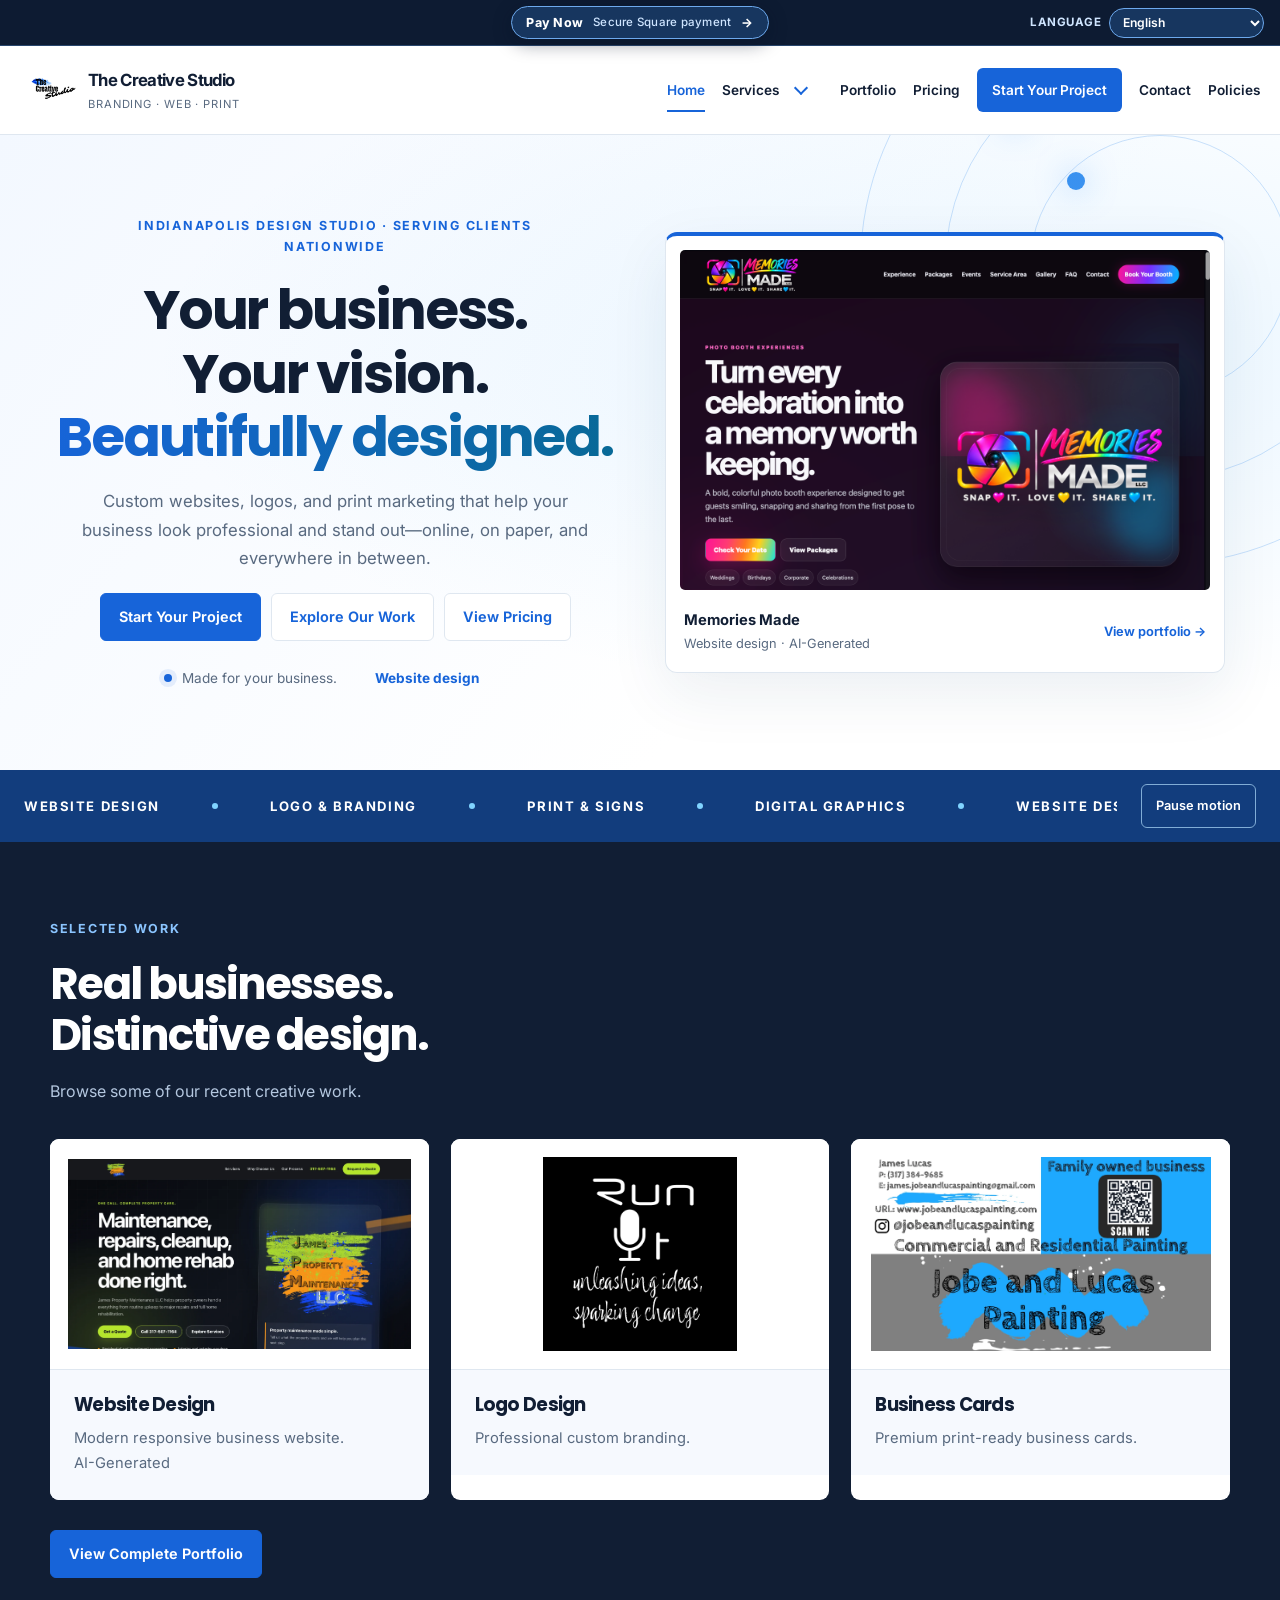
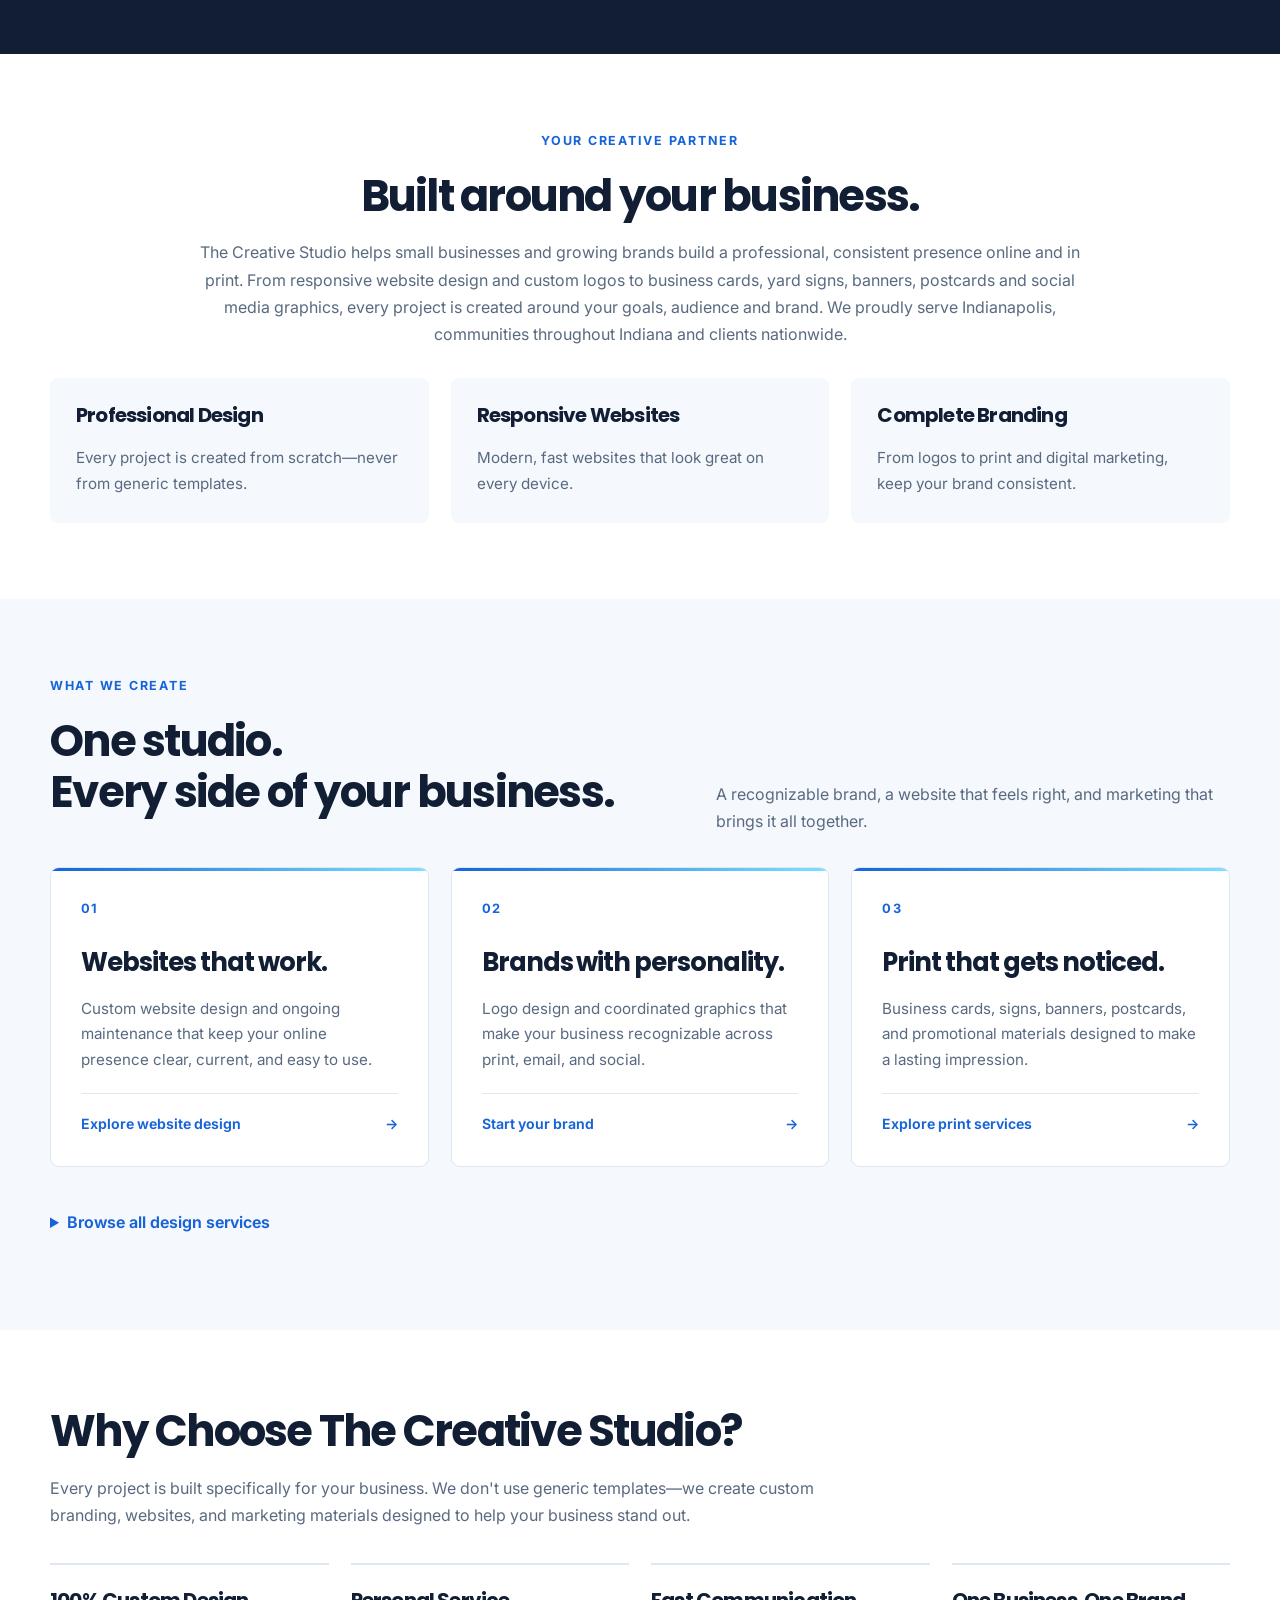
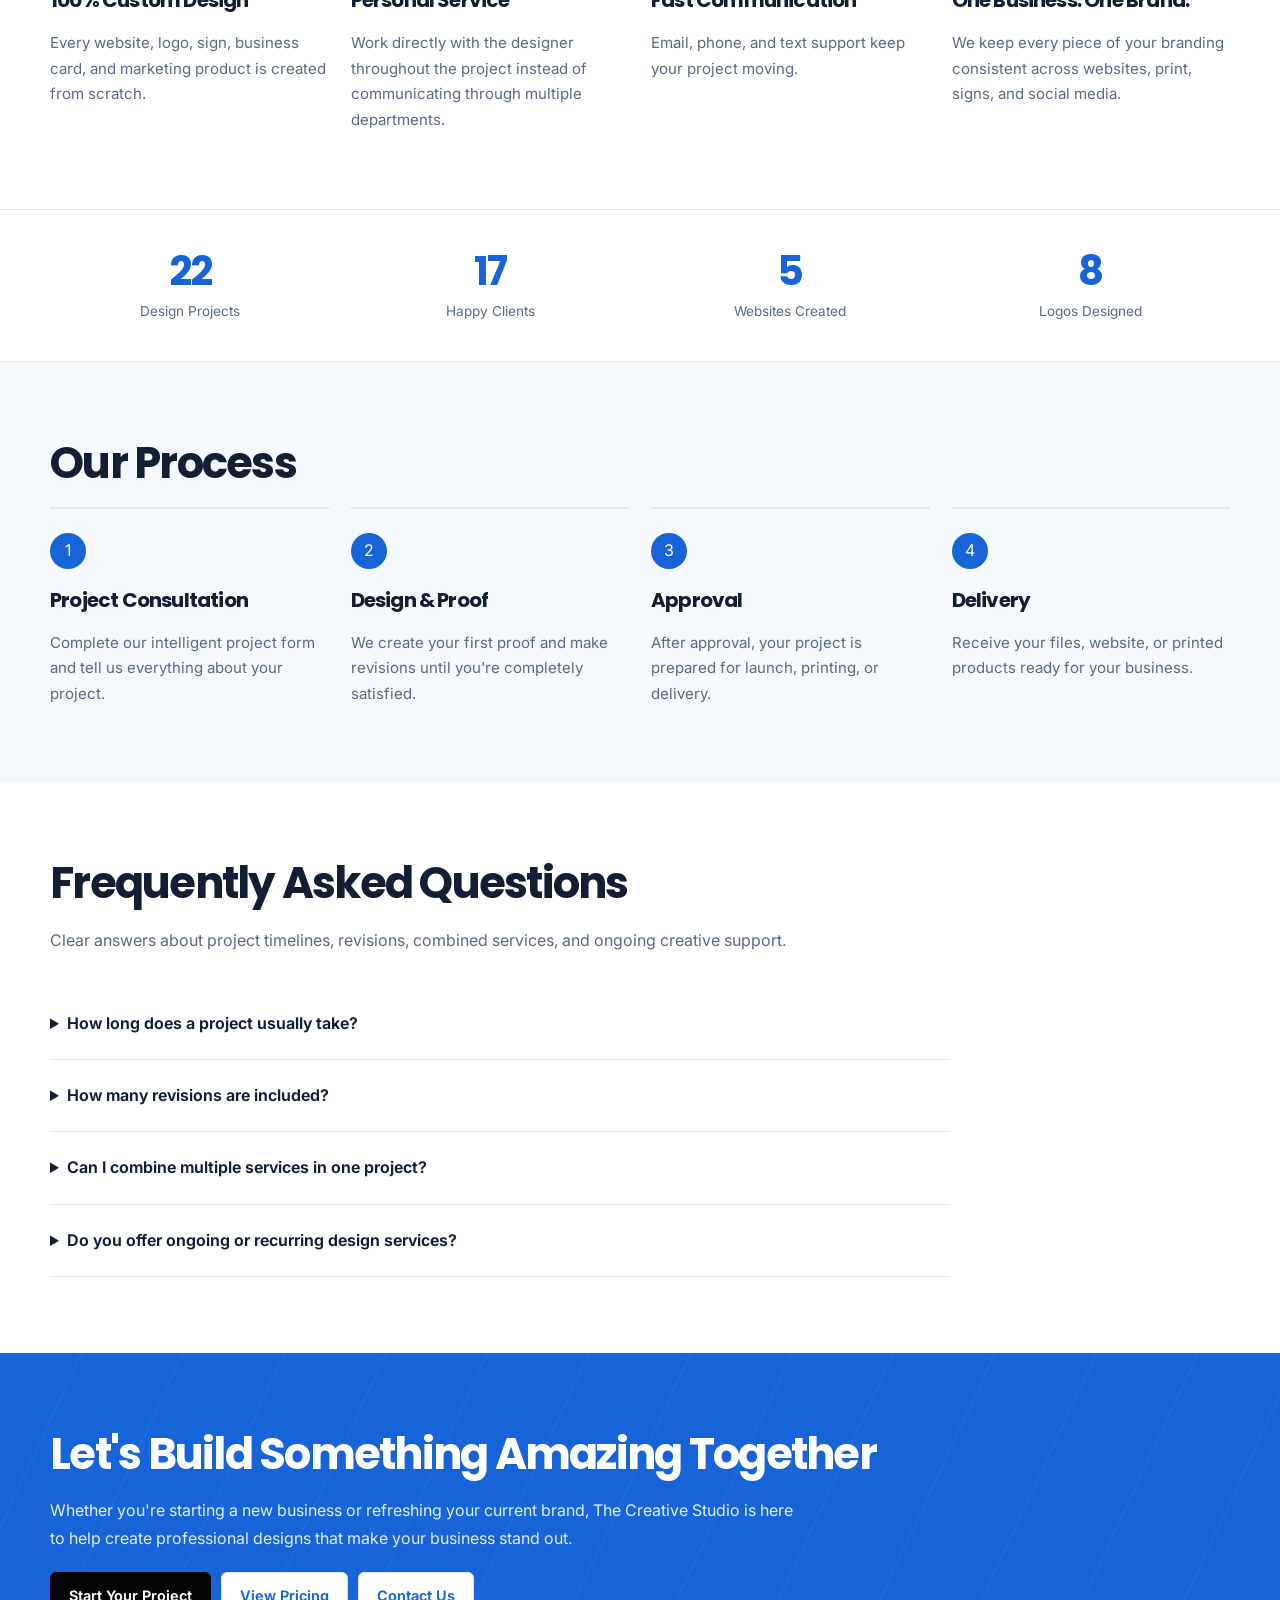
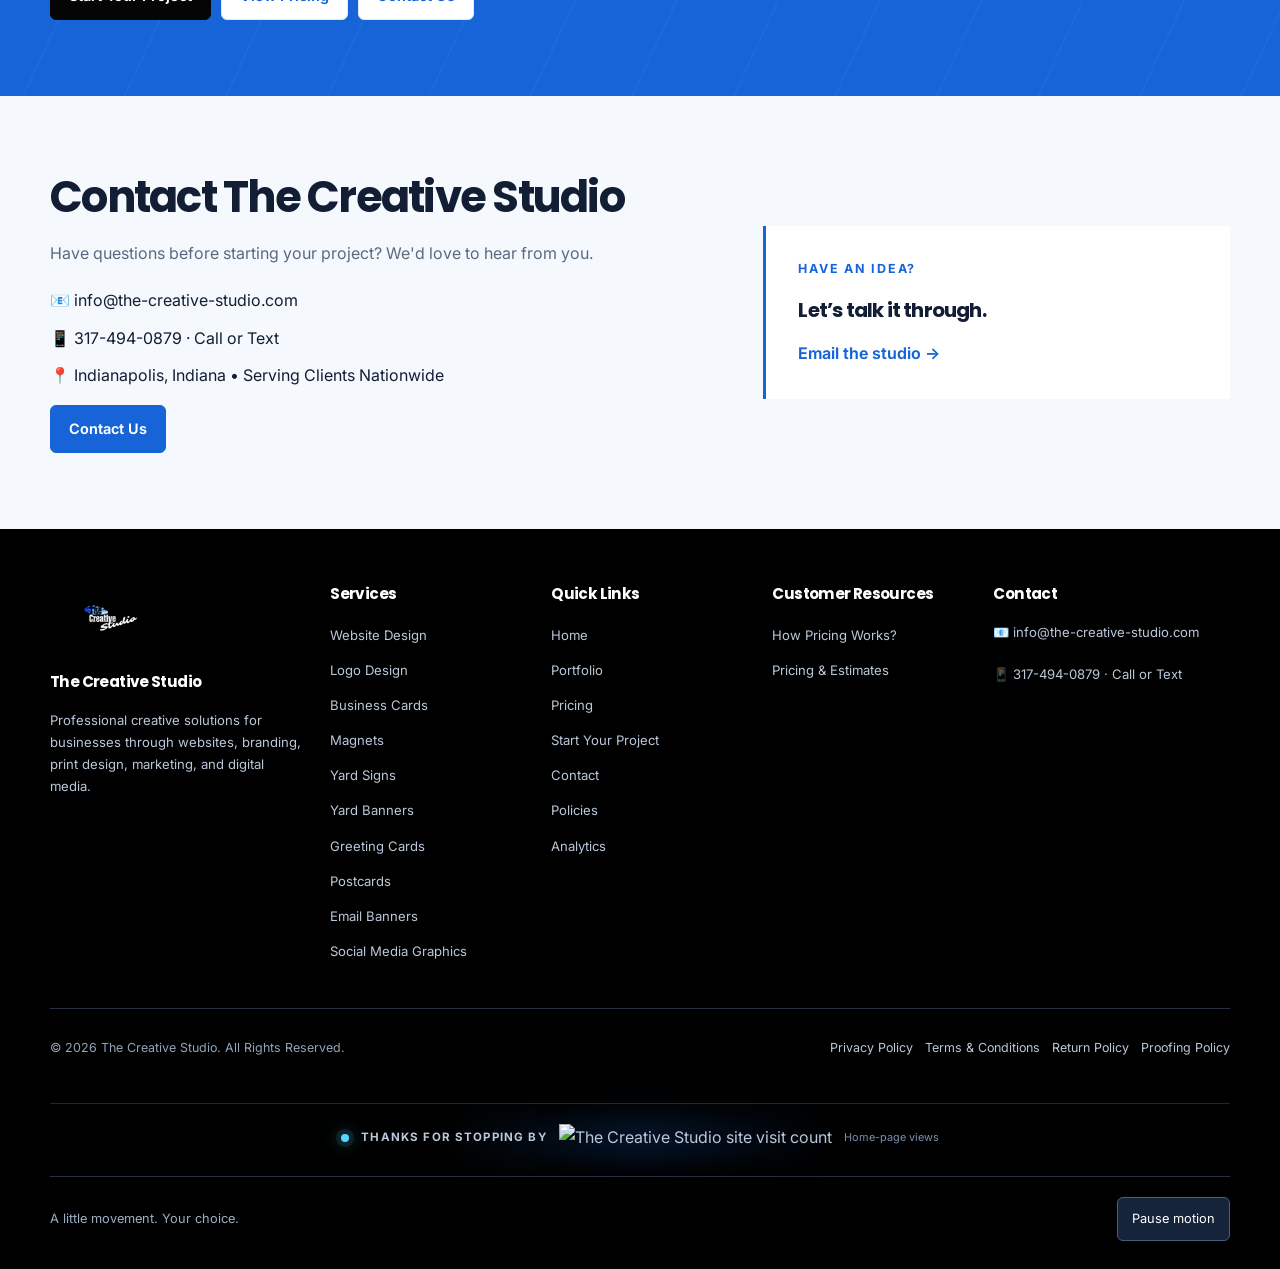
==== commit 5097f838: "Add files via upload" ====
--- a/index.html
+++ b/index.html
@@ -46,7 +46,7 @@
 <script defer src="JS/studio-energy.js?v=10bc202eba9d"></script>
 <script defer src="JS/home-interactions.js?v=96656e8bddf1"></script>
 <link rel="preload" as="script" href="JS/language-toggle.js?v=1"/><script defer src="JS/language-toggle.js?v=1"></script>
-</head>
+<link rel="preload" as="script" href="JS/analytics.js?v=1"/><script defer src="JS/analytics.js?v=1"></script><link rel="preload" as="script" href="JS/analytics-config.js?v=1"/><script defer src="JS/analytics-config.js?v=1"></script><link rel="preload" as="script" href="JS/google-analytics.js?v=1"/><script defer src="JS/google-analytics.js?v=1"></script></head>
 <body>
 <header class="tcs-header"><div class="tcs-pay-ribbon" role="region" aria-label="Secure payment"><a href="https://square.link/u/2D9QuZ8g" rel="noopener noreferrer" target="_blank"><span class="tcs-pay-label">Pay Now</span><span class="tcs-pay-note">Secure Square payment</span><span aria-hidden="true">→</span></a></div><nav aria-label="Main navigation" class="tcs-nav"><a class="tcs-brand" href="index.html"><img alt="The Creative Studio logo" decoding="async" height="64" loading="eager" src="assets/logo.webp" width="64"/><span><strong>The Creative Studio</strong><small>BRANDING · WEB · PRINT</small></span></a><button aria-controls="tcs-navigation" aria-expanded="false" class="tcs-menu" type="button">Menu</button><ul class="tcs-links" id="tcs-navigation"><li><a aria-current="page" href="index.html">Home</a></li><li><a href="services.html">Services</a><ul aria-label="Design services" class="tcs-submenu"><li><a href="order.html?service=website">Website Design</a></li><li><a href="order.html?service=logo">Logo Design</a></li><li><a href="order.html?service=businesscards">Business Cards</a></li><li><a href="order.html?service=magnets">Vehicle Magnets</a></li><li><a href="order.html?service=yardsigns">Yard Signs</a></li><li><a href="order.html?service=yardbanners">Banners</a></li><li><a href="order.html?service=postcards">Postcards</a></li><li><a href="order.html?service=social">Social Media Graphics</a></li><li><a href="order.html?service=email">Email Banners</a></li></ul></li><li><a href="portfolio.html">Portfolio</a></li><li><a href="pricing.html">Pricing</a></li><li><a class="tcs-start tcs-project-shimmer" href="order.html">Start Your Project</a></li><li><a href="contact.html">Contact</a></li><li><a href="policies.html">Policies</a></li></ul></nav></header>
 <main class="tcs-home">
@@ -592,6 +592,11 @@
          Policies
         </a>
 </li>
+<li>
+<a href="analytics.html">
+         Analytics
+        </a>
+</li>
 </ul>
 </div>
 <div class="footer-column">
